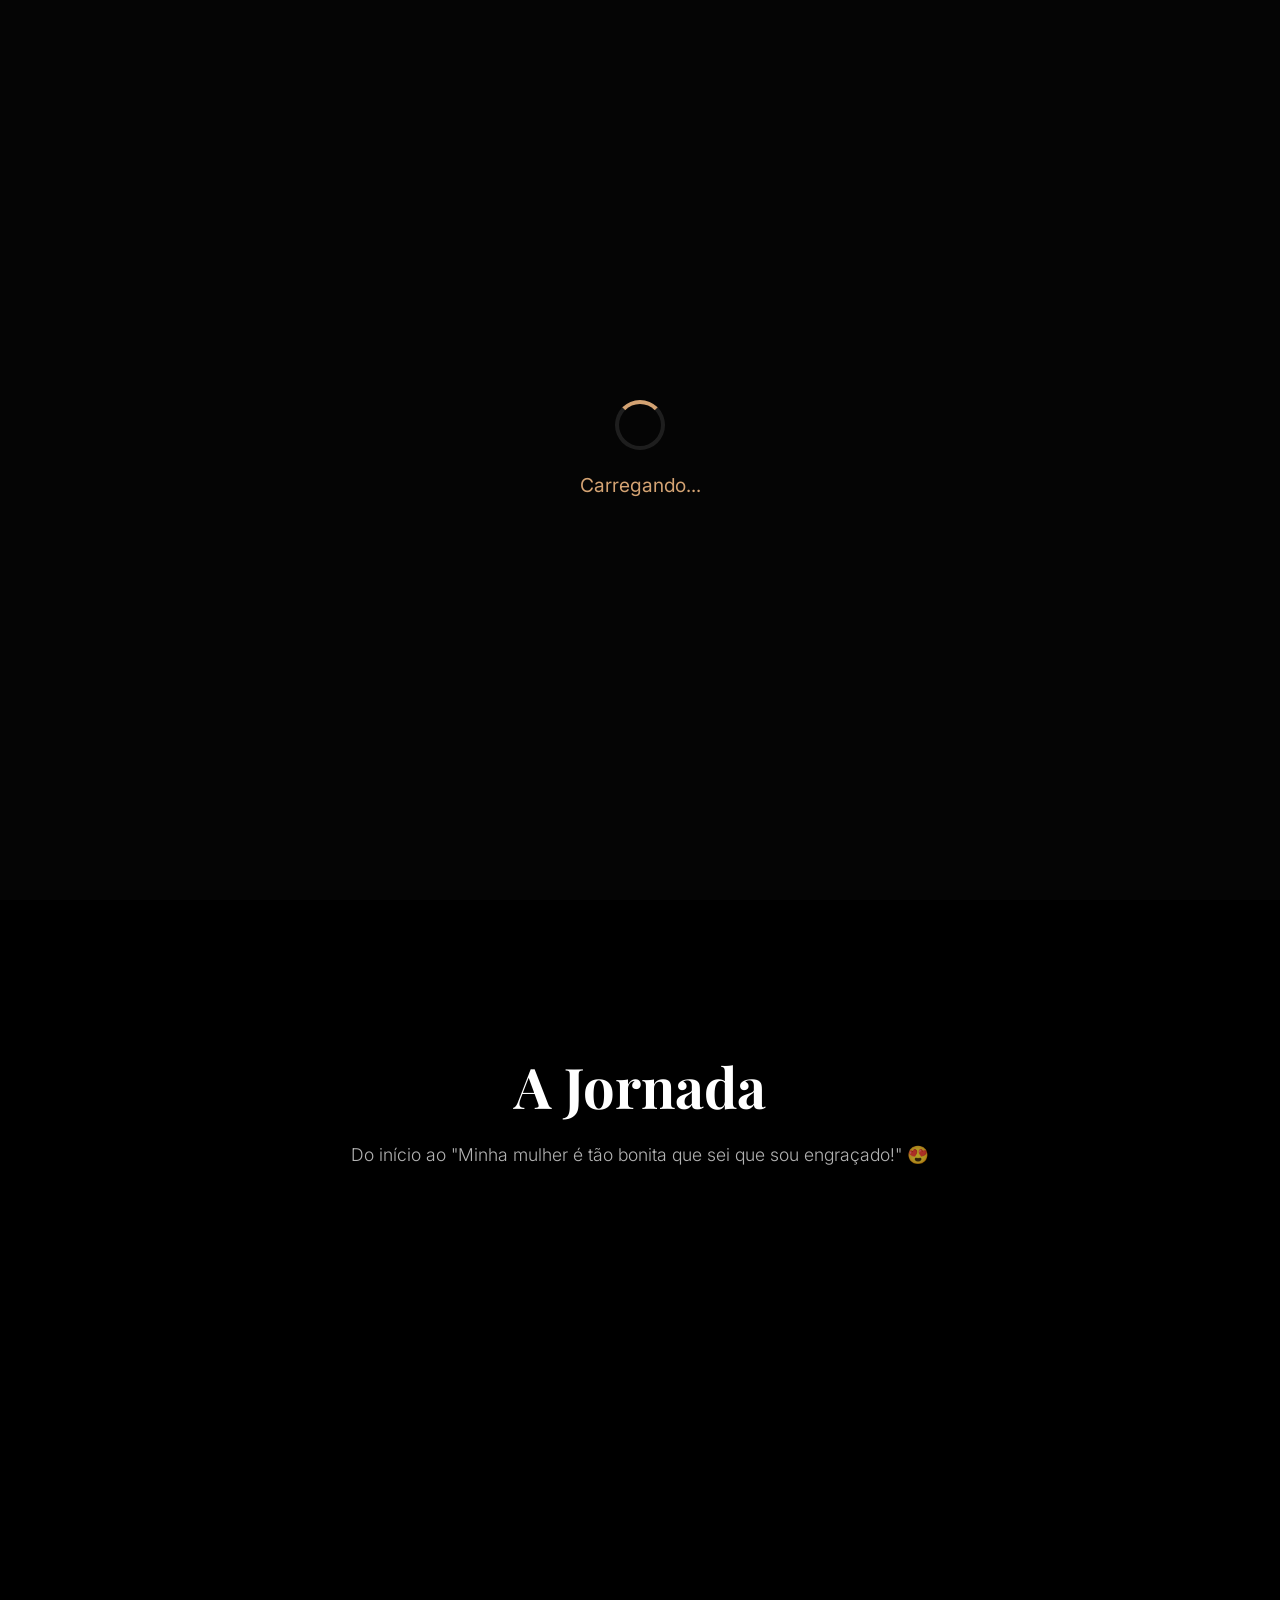
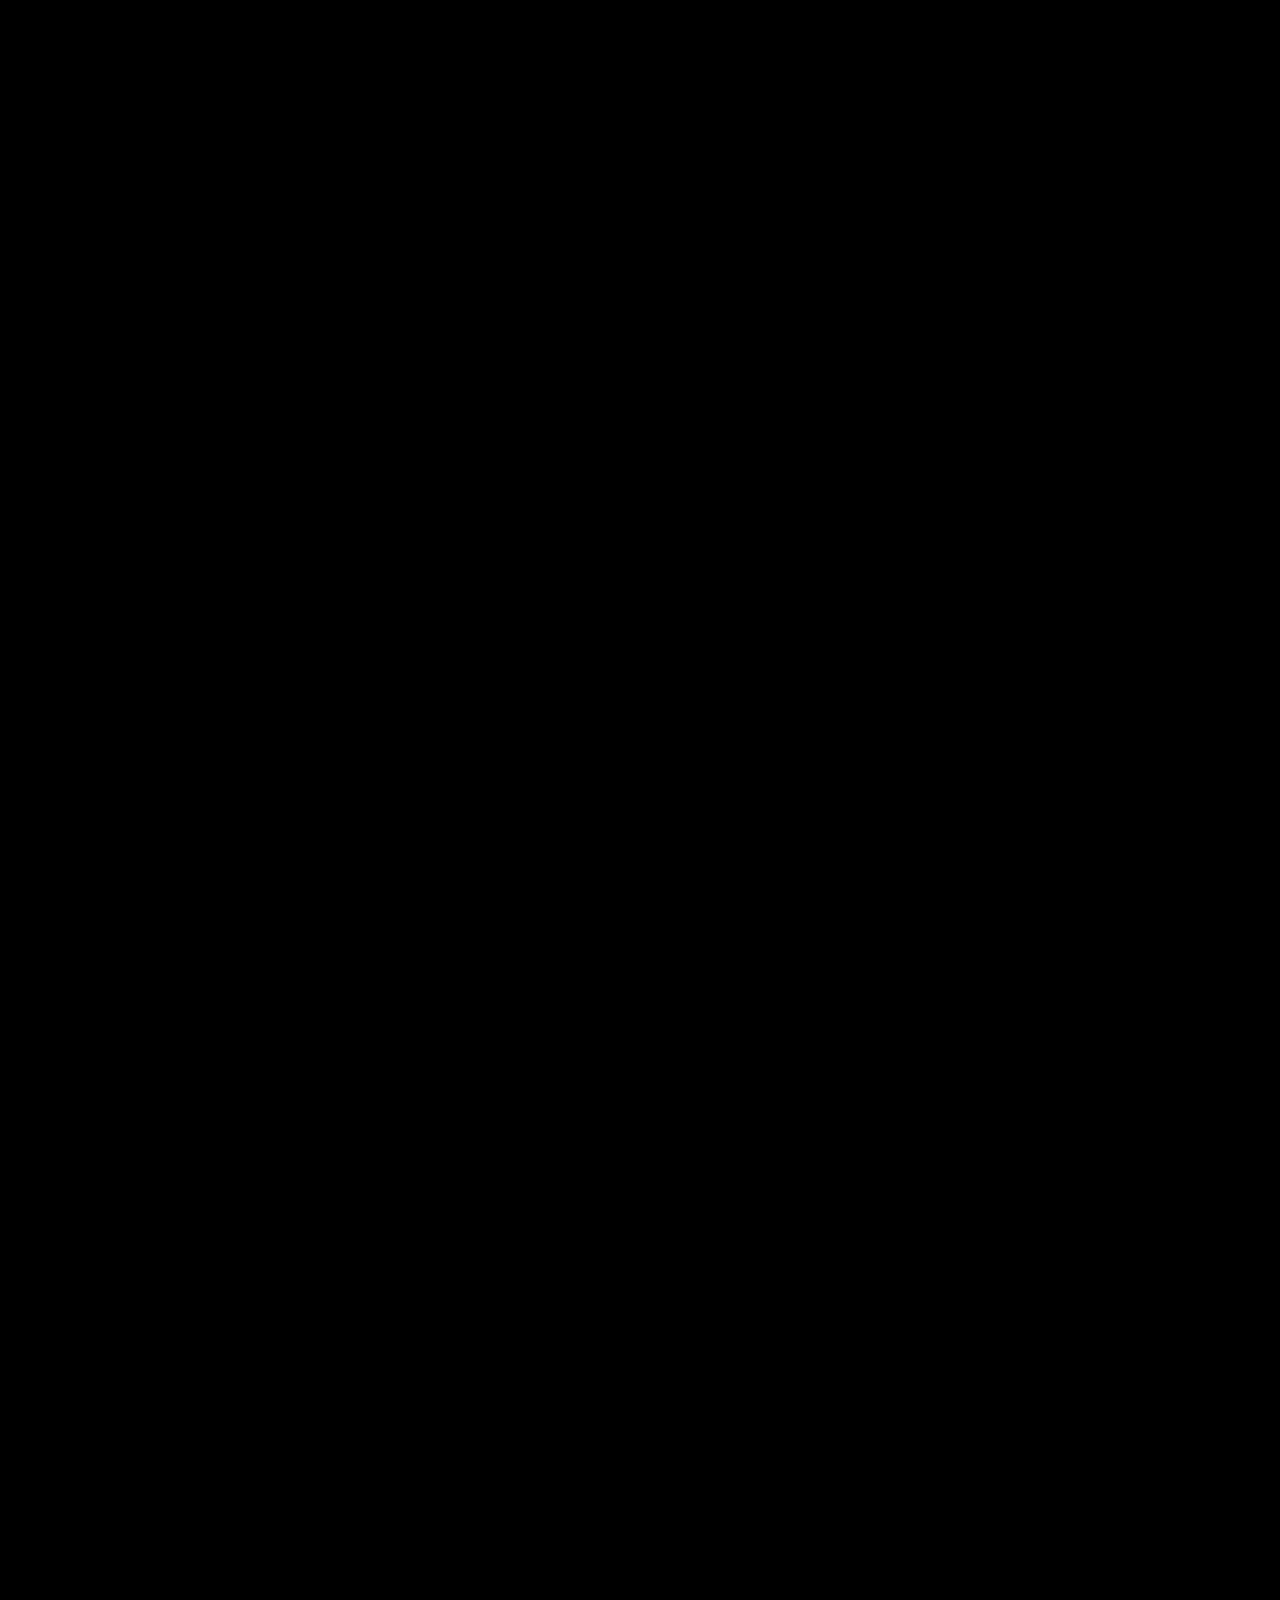
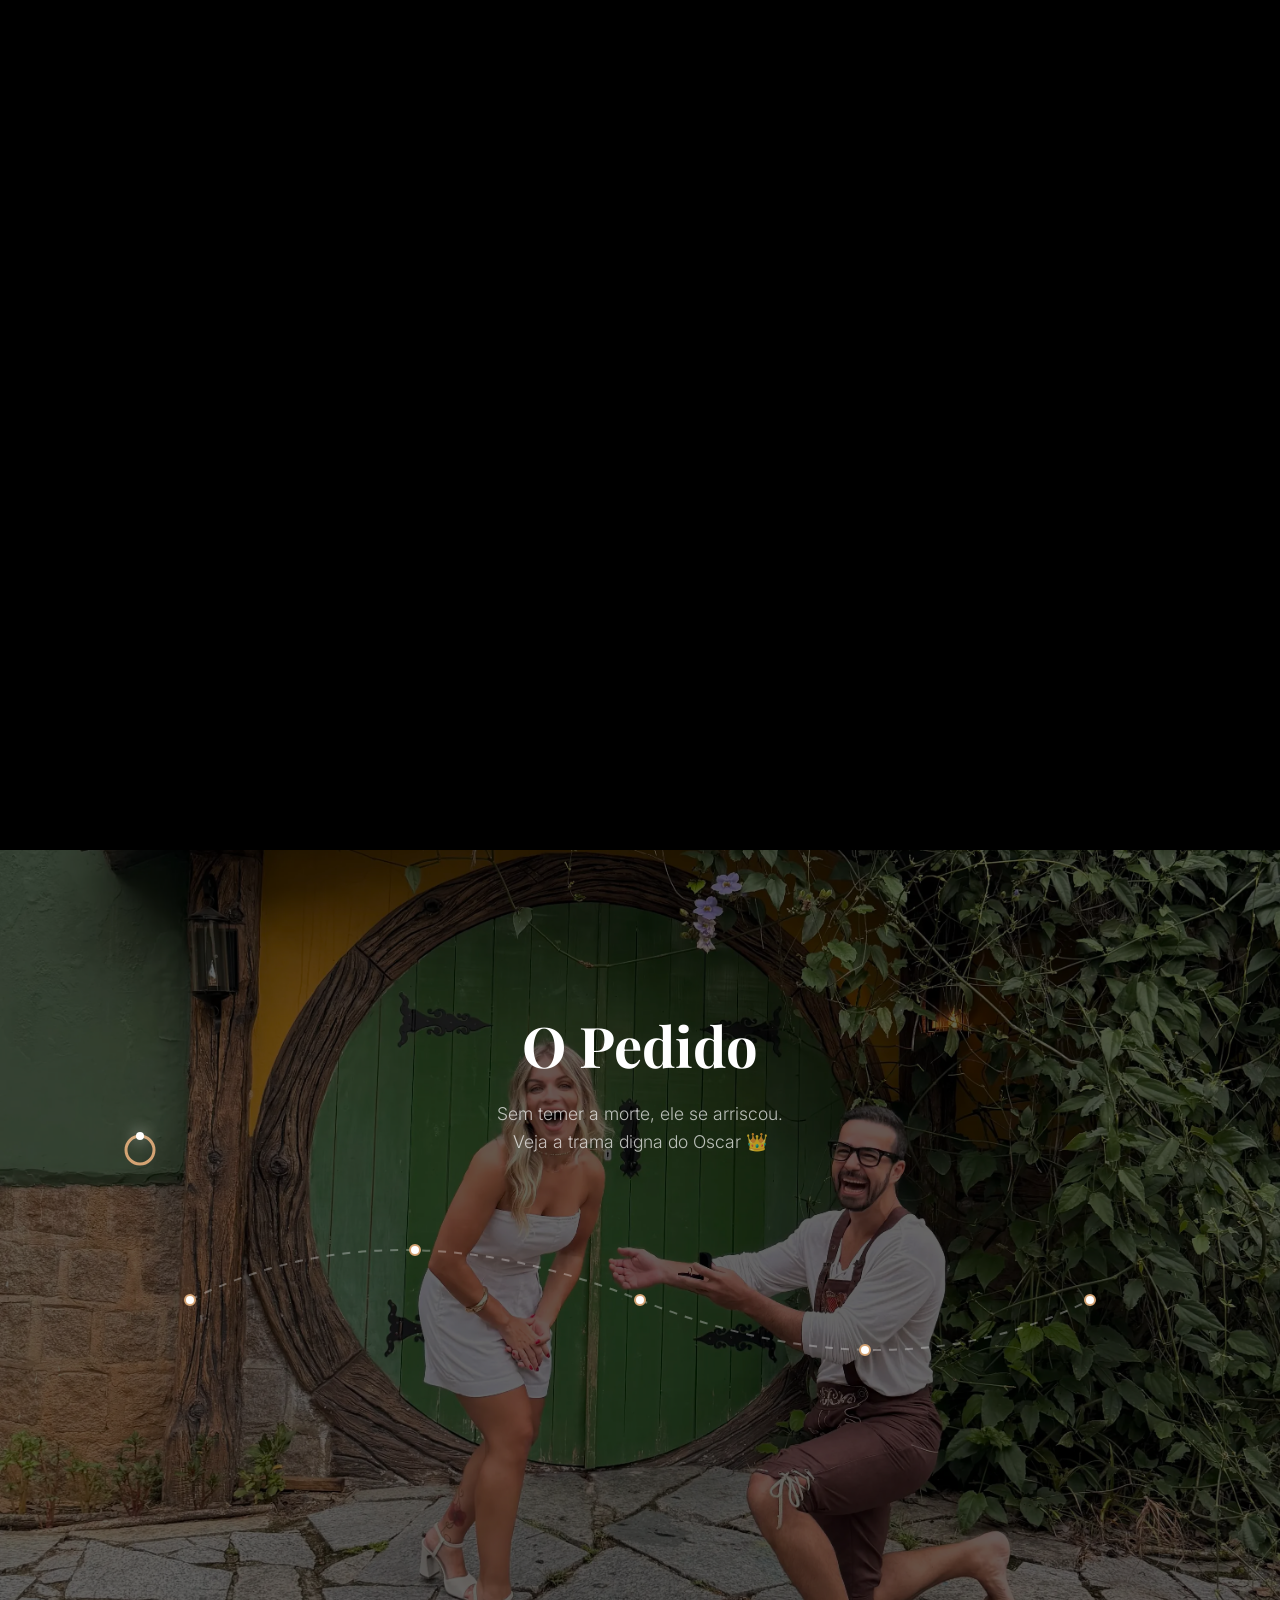
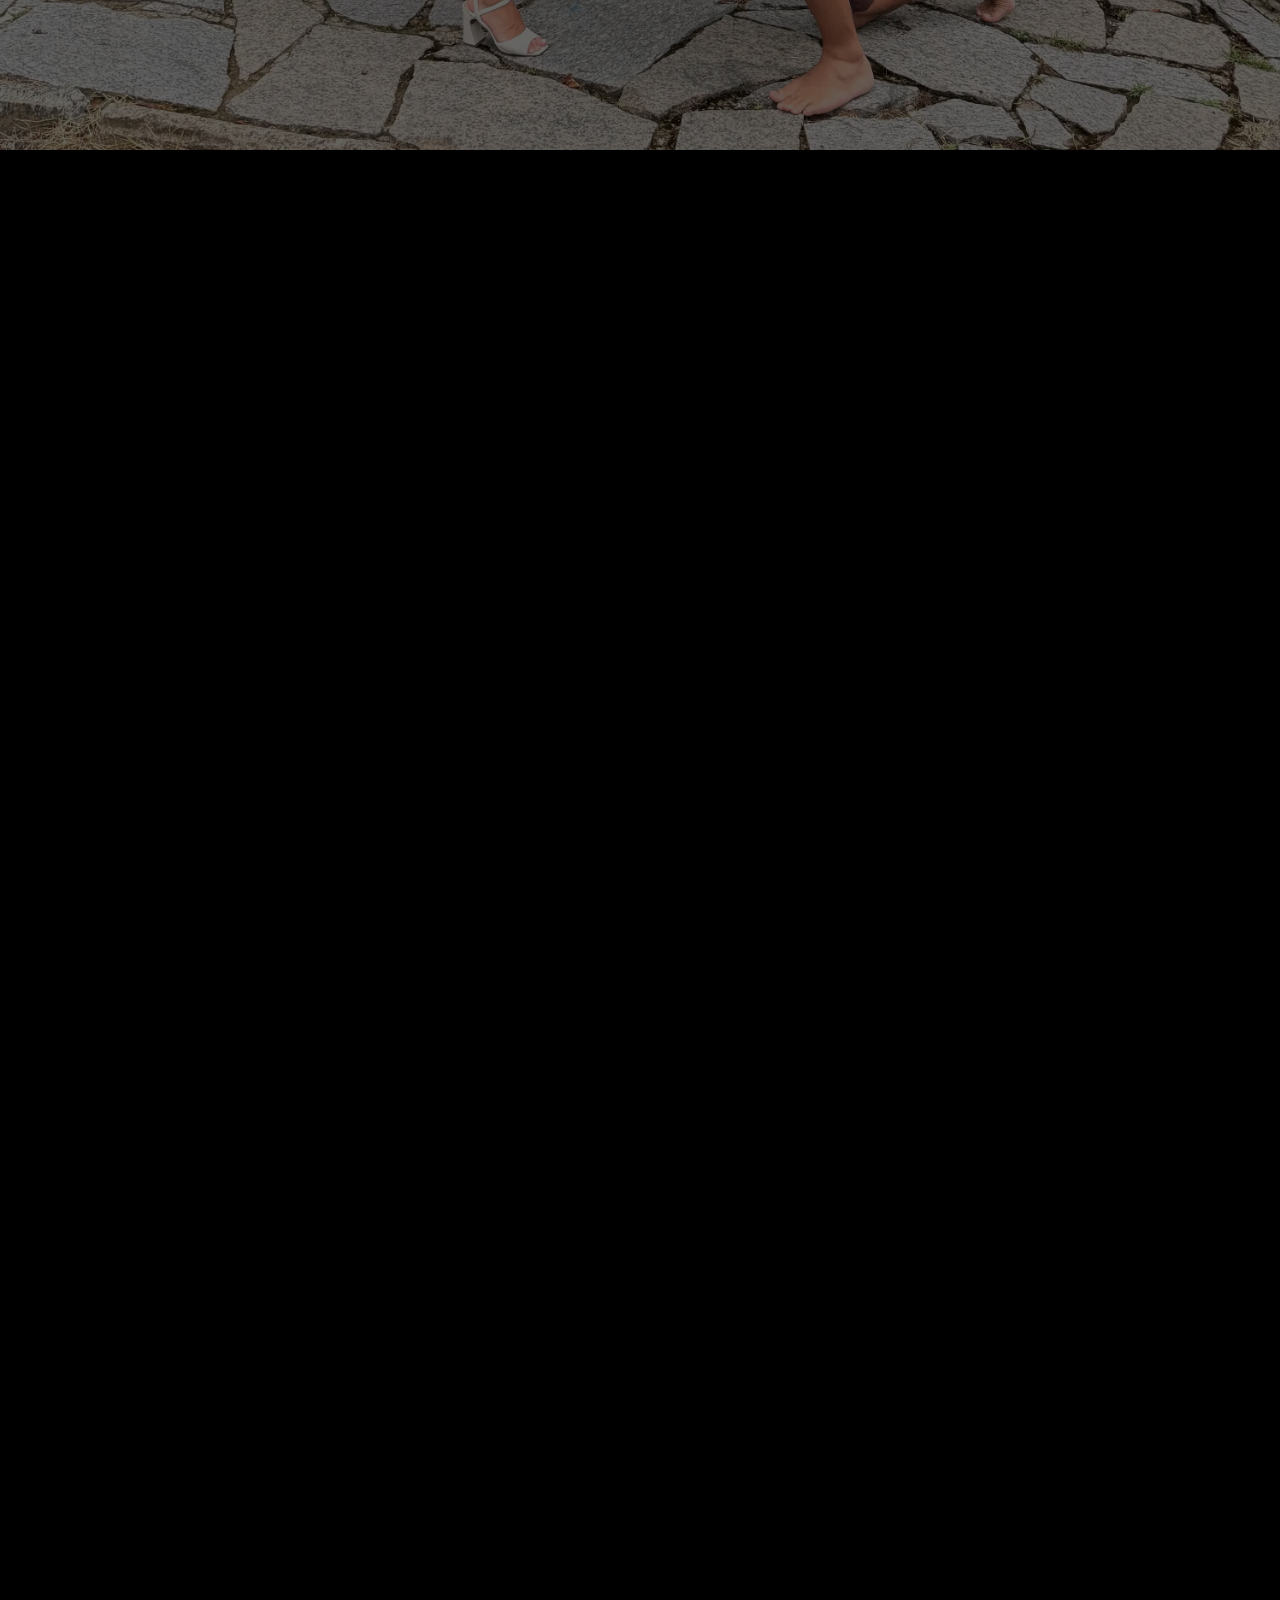
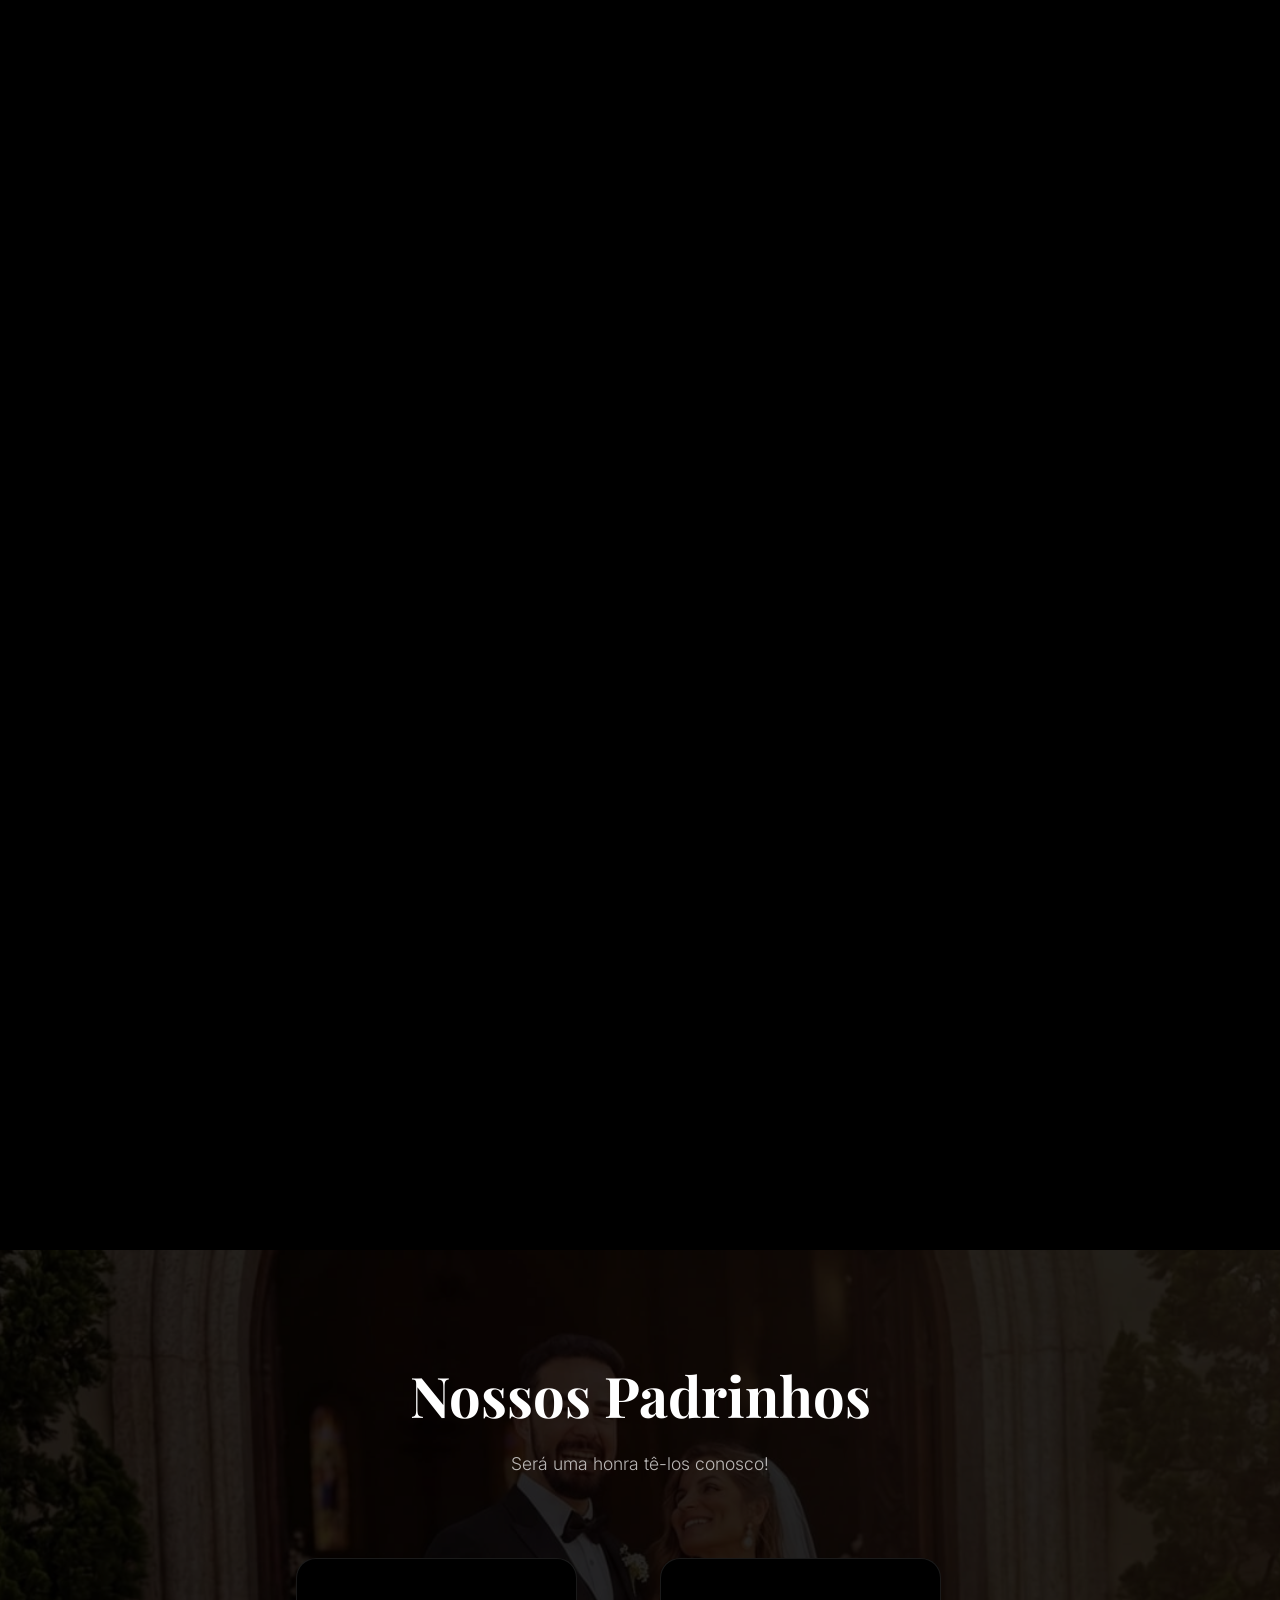
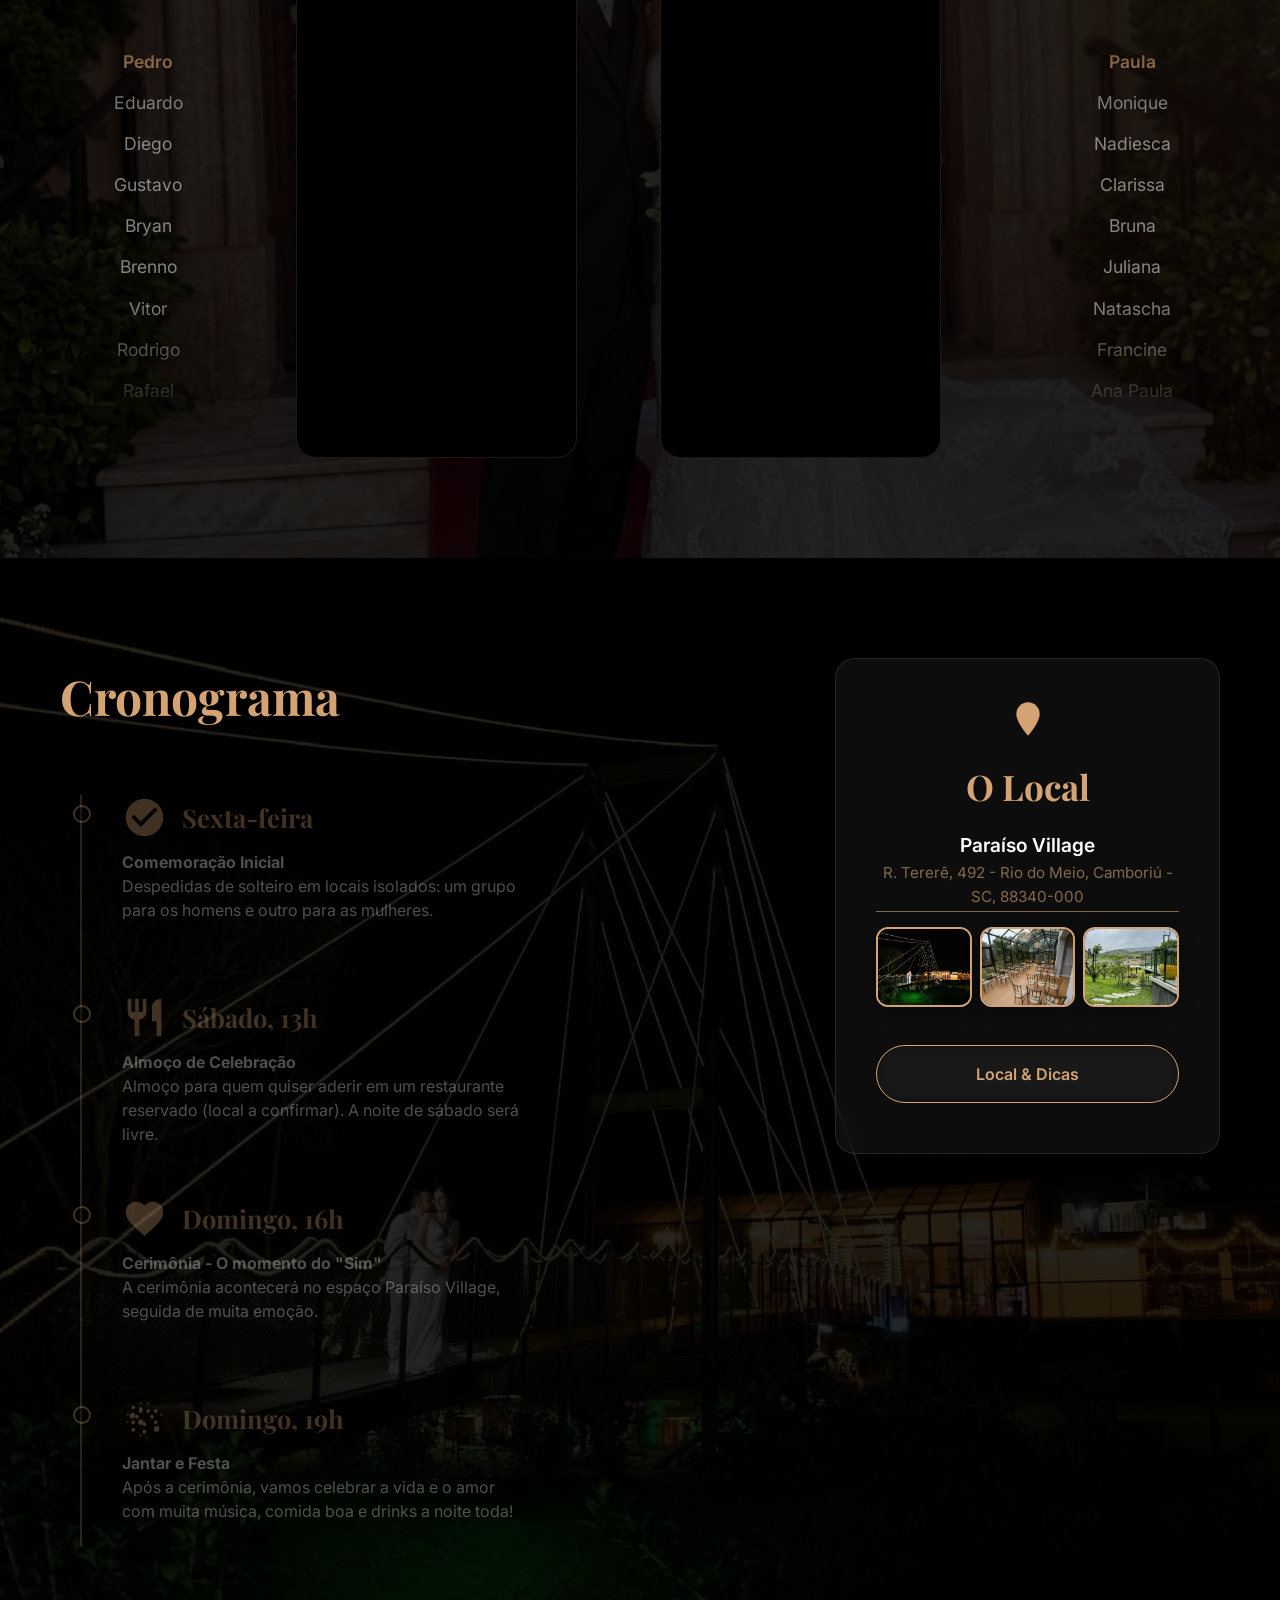
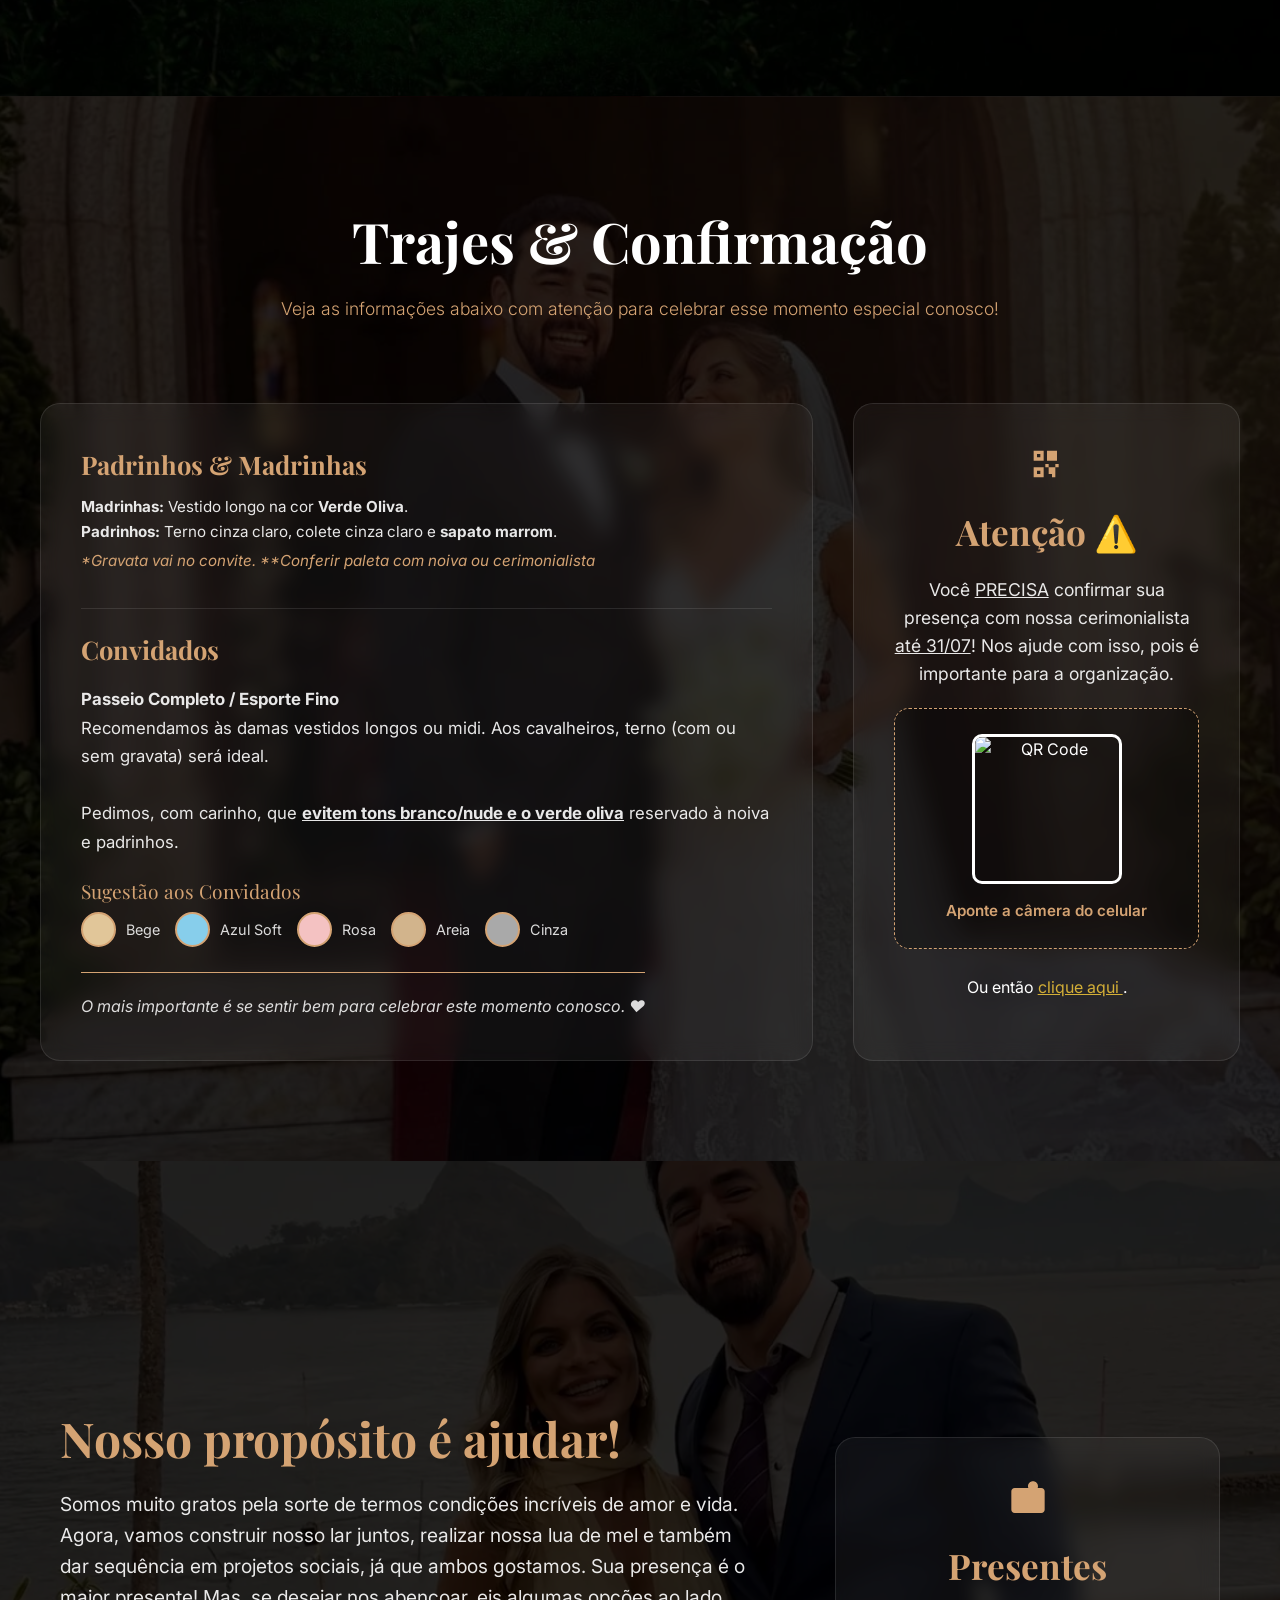
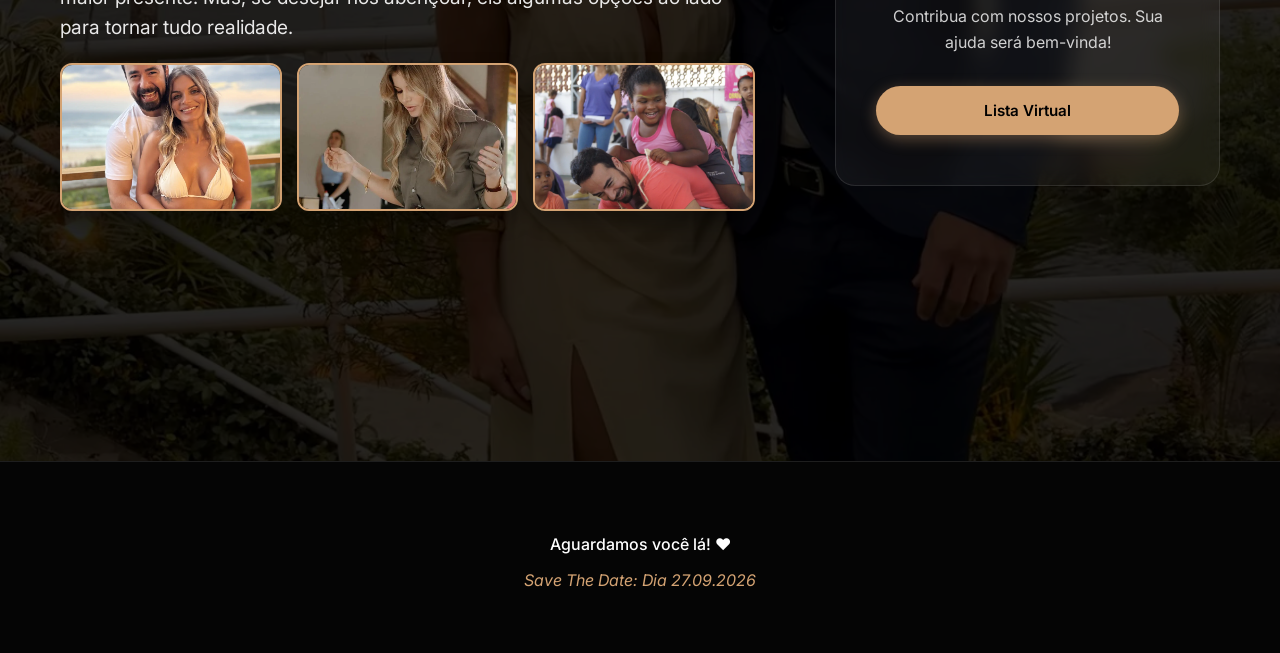
==== index.html @ e27cb2d6 "Update index.html" ====
<!DOCTYPE html>
<html lang="pt-br">
<head>
    <meta charset="UTF-8">
    <meta name="viewport" content="width=device-width, initial-scale=1.0">
    <title>Claudio & Suzan | Você é nosso convidado!</title>
    <link href="https://fonts.googleapis.com/css2?family=Playfair+Display:ital,wght@0,400;0,500;0,600;0,700;1,400&family=Inter:wght@300;400;500;600&display=swap" rel="stylesheet">
    <link rel="stylesheet" href="style.css">
    <link rel="preconnect" href="https://fonts.googleapis.com">
    <link rel="preconnect" href="https://fonts.gstatic.com" crossorigin>
    <style>
        :root { 
    --gold: #d4a373; 
    --glass: rgba(255, 255, 255, 0.05); 
    --glass-border: rgba(255, 255, 255, 0.1); 
}

html {
    scroll-behavior: smooth;
}

/* Scroll Arrow */
.scroll-indicator {
    position: absolute;
    bottom: 80px;
    left: 50%;
    transform: translateX(-50%);
    text-align: center;
    animation: bounce 2s infinite;
    z-index: 2;
}

.jumping-arrow {
    width: 20px;
    height: 20px;
    border-right: 2px solid var(--gold);
    border-bottom: 2px solid var(--gold);
    transform: rotate(45deg);
    margin: 10px auto 0;
}

@keyframes bounce {
    0%, 20%, 50%, 80%, 100% { transform: translateX(-50%) translateY(0); }
    40% { transform: translateX(-50%) translateY(-10px); }
    60% { transform: translateX(-50%) translateY(-5px); }
}

body.scroll-locked {
    overflow: hidden;
}

.liquid-navbar {
    left: 50% !important;
    right: auto !important;
    margin: 0 !important;
    transform: translateX(-50%); 
    width: max-content !important; 
}

.glass-card { 
    background: var(--glass); 
    border: 1px solid var(--glass-border); 
    border-radius: 20px; 
    padding: 40px; 
    backdrop-filter: blur(10px); 
    display: flex; 
    flex-direction: column; 
    align-items: center; 
    text-align: center; 
}


.btn-main, .btn-secondary { 
    padding: 15px 30px; 
    border-radius: 30px; 
    font-weight: 600; 
    cursor: pointer; 
    transition: 0.3s; 
    border: none; 
    width: 100%; 
    font-family: 'Inter', sans-serif; 
    margin-bottom: 10px; 
}

.btn-main { background: var(--gold); color: #000; }
.btn-main:hover { background: #b88a5d; }
.btn-secondary { background: transparent; color: var(--gold); border: 1px solid var(--gold); }
.btn-secondary:hover { background: rgba(212, 163, 115, 0.1); }

.svg-icon { width: 40px; height: 40px; fill: var(--gold); margin-bottom: 20px; }

.btn-assistir-pedido {
    background: var(--gold); color: #000; border: none; padding: 12px 20px;
    border-radius: 8px; font-weight: bold; cursor: pointer; width: 100%;
    position: relative; z-index: 999; pointer-events: auto; font-size: 1.1rem;
    margin-top: 12px; font-family: 'Inter', sans-serif;
    transition: transform 0.3s ease, background 0.3s ease;
}
.btn-assistir-pedido:hover { transform: scale(1.05); background: #e6b88a; }

.music-btn {
    position: fixed; bottom: 20px; right: 20px; z-index: 9999;
    background: var(--gold); color: #000; border: none; border-radius: 50%;
    width: 50px; height: 50px; display: flex; align-items: center;
    justify-content: center; cursor: pointer; box-shadow: 0 4px 15px rgba(0,0,0,0.5);
    transition: transform 0.3s;
}

.static-section { 
    position: relative; width: 100%; min-height: 100vh; 
    display: flex; flex-direction: column; align-items: center; justify-content: center; 
    padding: 100px 20px; box-sizing: border-box; 
    background-attachment: fixed; background-size: cover; background-position: center; 
}
.static-section::before { content: ''; position: absolute; inset: 0; background: rgba(0,0,0,0.85); z-index: 0; }
.static-content { position: relative; z-index: 10; width: 100%; max-width: 1200px; display: flex; flex-direction: column; align-items: center; }

#journey { position: relative; background: #000; }
.journey-bg {
    position: fixed; inset: 0; height: 100vh;
    background: linear-gradient(rgba(0,0,0,0.8), rgba(0,0,0,0.8)), url('couple.webp');
    background-size: cover; background-position: center; z-index: 0; pointer-events: none;
}
.journey-wrapper { position: relative; height: 350vh; z-index: 1; }
.sticky-wrapper {
    position: sticky; top: 0; height: 100vh; display: flex;
    align-items: center; justify-content: center; overflow: hidden;
}

.stacked-card {
    position: absolute; top: 50%; left: 50%; transform: translate(-50%, -50%); 
    width: 240px; background: #fff; padding: 12px 12px 40px 12px; 
    border-radius: 8px; box-shadow: 0 15px 35px rgba(0,0,0,0.5); 
    opacity: 0; will-change: transform, opacity;
}
.stacked-card img { width: 100%; height: 280px; object-fit: cover; display: block; border-radius: 4px; }
.card-caption { padding-top: 20px; text-align: center; }
.card-caption h3 { margin: 0; color: #333; font-family: 'Playfair Display', serif; font-size: 1.1rem; }

#proposal { position: relative; height: 400vh; background-color: #000; }
.proposal-header { text-align: center; padding-top: 60px; position: relative; z-index: 30; pointer-events: auto; }
.vector-stage { position: absolute; top: 50%; left: 50%; transform: translate(-50%, -50%); width: 100%; max-width: 1000px; pointer-events: none; z-index: 20;}
.ring-svg { width: 100%; overflow: visible; }

.check-box {
    position: absolute; width: 140px; background: #fff; padding: 10px 10px 15px 10px;
    border-radius: 8px; box-shadow: 0 10px 25px rgba(0,0,0,0.5); opacity: 0; 
    z-index: 50; display: flex; flex-direction: column; align-items: center; text-align: center;
    transition: opacity 0.4s ease, transform 0.6s cubic-bezier(0.175, 0.885, 0.32, 1.275); pointer-events: auto;
}
.check-box img { width: 100%; height: 90px; object-fit: cover; border-radius: 4px; margin-bottom: 8px; }
.check-box p { font-family: 'Playfair Display', serif; color: #333; font-size: 0.9rem; margin: 0; font-weight: bold; }
#check-1 { left: 5%; bottom: 30%; transform: translateX(-50%) translateY(20px); }
#check-2 { left: 27.5%; top: 25%; transform: translateX(-50%) translateY(-20px); }
#check-3 { left: 50%; bottom: 30%; transform: translateX(-50%) translateY(20px); }
#check-4 { left: 72.5%; top: 37%; transform: translateX(-50%) translateY(-20px); }
#check-5 { left: 95%; bottom: 22%; transform: translateX(-50%) translateY(20px); }
.check-box.visible { opacity: 1; transform: translateX(-50%) translateY(0) !important; }

#proposal-video-reveal {
    position: fixed; top: 0; left: 0; width: 100vw; height: 100vh; background: #000;
    display: flex; align-items: center; justify-content: center; z-index: 9999;
    opacity: 0; pointer-events: none; transition: opacity 0.5s ease;
}
#proposal-video-reveal.active { opacity: 1; pointer-events: auto; }
.transition-vid { position: absolute; inset: 0; width: 100%; height: 100%; object-fit: cover; opacity: 0.6; pointer-events: none; }
.yt-box-container {
    position: relative; z-index: 10; width: 90%; max-width: 400px; aspect-ratio: 3/4;
    border-radius: 15px; overflow: hidden; box-shadow: 0 20px 50px rgba(0,0,0,0.8); border: 2px solid var(--gold);
    transform: perspective(1000px) rotateX(90deg) scale(0.5); opacity: 0; transform-origin: bottom; transition: all 0.8s ease;
}
.yt-box-container.opened { transform: perspective(1000px) rotateX(0deg) scale(1); opacity: 1; }
.close-video-btn {
    position: absolute; top: 30px; right: 30px; z-index: 100;
    background: rgba(255,255,255,0.2); color: #fff; border: 1px solid var(--glass-border);
    padding: 10px 20px; border-radius: 30px; cursor: pointer; backdrop-filter: blur(5px);
}

.padrinhos-grid-4 { display: grid; grid-template-columns: 1fr 1.5fr 1.5fr 1fr; gap: 40px; width: 100%; margin-top: 40px; align-items: center; }
.p-list-col { height: 450px; 
    position: relative;
    overflow-y: auto; 
    overflow-x: hidden; /* Trava qualquer movimento lateral */
    touch-action: pan-y; /* Permite apenas o deslize vertical nesta área */
    -webkit-overflow-scrolling: touch;
    mask-image: linear-gradient(to bottom, transparent 0%, black 30%, black 70%, transparent 100%);
    display: flex;
    flex-direction: column;
    gap: 3px; /* DISTÂNCIA REDUZIDA: diminua este valor se quiser ainda mais perto */
    width: 100%;
    mask-image: linear-gradient(to bottom, transparent 0%, black 30%, black 70%, transparent 100%)
    width: 100%; /* Garante que a coluna ocupe todo o espaço sem sobras */
    scroll-behavior: smooth;
    padding: 60px 0;
}
.p-display-img { position: relative; height: 500px; aspect-ratio: 9/16; border-radius: 20px; border: 1px solid var(--glass-border); overflow: hidden; background: #000; }
.media-layer { position: absolute; top: 0; left: 0; width: 100%; height: 100%; object-fit: cover; transition: opacity 0.8s ease-in-out; opacity: 0; z-index: 1; }
.media-active { opacity: 1 !important; z-index: 2; }
.p-name-item { padding: 5px; cursor: pointer; transition: 0.3s; color: rgba(255,255,255,0.5); font-size: 1.1rem; text-align: center; }
.p-name-item.selected { color: var(--gold); font-weight: 600; }

.venue-split-container { display: grid; grid-template-columns: 6.5fr 3.5fr; gap: 60px; width: 100%; max-width: 1200px; align-items: start; }
.local-sticky-box { position: sticky; top: 20vh; }
.timeline-title-main { font-family: 'Playfair Display', serif; color: var(--gold); font-size: 3rem; margin-bottom: 60px; }
.timeline-list { position: relative; margin-left: 20px; padding-left: 40px; border-left: 2px solid rgba(212, 163, 115, 0.2); display: block !important; }
.timeline-step { position: relative; min-height: 150px; margin-bottom: 50px; opacity: 0.3; transition: all 0.5s ease; text-align: left; }
.timeline-step.active { opacity: 1; }
.timeline-step::before { content: ''; position: absolute; left: -49px; top: 10px; width: 14px; height: 14px; border-radius: 50%; background: #000; border: 2px solid var(--gold); z-index: 2; }
.timeline-step.active::before { background: var(--gold); box-shadow: 0 0 15px var(--gold); }
.timeline-icon { display: flex; align-items: center; gap: 15px; margin-bottom: 10px; }
.timeline-icon img, .timeline-icon svg { width: 45px !important; height: 45px !important; min-width: 45px; object-fit: cover; border-radius: 8px; fill: var(--gold); }
.timeline-step h3 { margin: 0; font-size: 1.6rem; font-family: 'Playfair Display', serif; color: var(--gold); }
.timeline-step p { margin: 5px 0 0 0; font-size: 1rem; line-height: 1.5; max-width: 400px; }

.address-link { display: inline-block; color: var(--gold); text-decoration: none; border-bottom: 1px solid var(--gold); padding-bottom: 2px; transition: 0.3s; }
.local-photos-grid { display: grid; grid-template-columns: repeat(3, 1fr); gap: 10px; }
.local-photos-grid img { width: 100%; height: 120px; object-fit: cover; border-radius: 12px; border: 2px solid var(--gold); box-shadow: 0 4px 15px rgba(0,0,0,0.3); transition: 0.3s; }

.pre-wedding-split { display: grid; grid-template-columns: 2fr 1fr; gap: 40px; width: 100%; max-width: 1200px; margin-top: 40px; align-items: stretch; }
.qr-container { display: flex; flex-direction: column; align-items: center; background: rgba(0,0,0,0.3); padding: 25px; border-radius: 15px; border: 1px dashed var(--gold); margin-top: 20px; width: 100%; box-sizing: border-box;}
.qr-container img { width: 150px; height: 150px; border-radius: 10px; margin-bottom: 15px; border: 3px solid #fff; }

.custom-modal { position: fixed; inset: 0; background: rgba(0,0,0,0.95); z-index: 10000; display: flex; justify-content: center; align-items: center; opacity: 0; pointer-events: none; transition: 0.4s; padding: 20px; }
.custom-modal.active { opacity: 1; pointer-events: auto; }
.modal-box { background: #111; border: 1px solid var(--gold); border-radius: 20px; width: 100%; max-width: 600px; padding: 30px; position: relative; max-height: 90vh; overflow-y: auto; text-align: left; }
.close-modal-btn { position: absolute; top: 15px; right: 15px; background: transparent; color: #fff; border: none; font-size: 1.5rem; cursor: pointer; }
.tab-header { display: flex; border-bottom: 1px solid var(--glass-border); margin-bottom: 20px; }
.tab-btn { flex: 1; background: none; border: none; color: #fff; padding: 10px; cursor: pointer; opacity: 0.5; transition: 0.3s; }
.tab-btn.active { opacity: 1; border-bottom: 2px solid var(--gold); color: var(--gold); font-weight: bold;}
.tab-content { display: none; color: #fff; line-height: 1.6;}
.tab-content.active { display: block; }

.pw-modal { display: none; position: fixed; inset: 0; background: rgba(0,0,0,0.95); z-index: 10001; overflow-y: auto; }
.pw-modal.active { display: block; }
.pw-modal-content { max-width: 1000px; width: 90%; margin: 80px auto; position: relative; }
.close-pw-modal { position: fixed; top: 20px; right: 20px; z-index: 10002; background: rgba(255,255,255,0.1); padding: 10px 20px; border-radius: 30px; color: #fff; cursor: pointer; backdrop-filter: blur(10px); }
.pw-grid { display: grid; grid-template-columns: repeat(auto-fit, minmax(250px, 1fr)); gap: 15px; }
.pw-grid img { width: 100%; height: 300px; object-fit: cover; border-radius: 10px; transition: 0.3s; }

/* Container da foto para permitir sobreposição */
.pw-item {
    position: relative;
    border-radius: 12px;
    overflow: hidden;
    line-height: 0; /* Remove espaços fantasmas abaixo da imagem */
}

/* Estilo da Legenda */
.pw-caption {
    position: absolute;
    bottom: 0;
    left: 0;
    right: 0;
    background: rgba(0,0,0,0.8);
    color: #fff;
    padding: 15px 10px 15px 10px;
    font-size: 0.75rem; /* Letra pequena */
    font-family: 'Inter', sans-serif;
    text-align: center;
    line-height: 1.2;
    pointer-events: none; /* Não atrapalha o clique na foto */
    max-height: 2.8em; /* Limita a no máximo 2 linhas */
    overflow: hidden;
    text-overflow: ellipsis;
    display: -webkit-box;
    -webkit-line-clamp: 2;
    -webkit-box-orient: vertical;
}


.hotel-item { display: flex; justify-content: space-between; align-items: center; padding: 12px 0; border-bottom: 1px solid rgba(255, 255, 255, 0.1); }
.hotel-item span { color: rgba(255, 255, 255, 0.9); font-family: 'Inter', sans-serif; font-size: 1rem; }

/* Container da Lista */
.virtual-list-container {
    max-height: 60vh; /* Altura máxima com scroll interno */
    overflow-y: auto;
    padding-right: 10px;
    display: flex;
    flex-direction: column;
    gap: 15px;
}

/* Scrollbar personalizada para manter o estilo */
.virtual-list-container::-webkit-scrollbar {
    width: 5px;
}
.virtual-list-container::-webkit-scrollbar-thumb {
    background: var(--gold);
    border-radius: 10px;
}

/* Sistema de Filtros */
.gift-filters {
    display: flex;
    justify-content: center;
    gap: 8px;
    margin-bottom: 20px;
    padding-bottom: 10px;
    border-bottom: 1px solid var(--glass-border);
}

.filter-btn {
    background: transparent;
    border: 1px solid var(--glass-border);
    color: #fff;
    padding: 6px 12px;
    border-radius: 20px;
    cursor: pointer;
    font-size: 0.75rem;
    transition: 0.3s;
    text-transform: uppercase;
    letter-spacing: 1px;
}

.filter-btn.active {
    background: var(--gold);
    color: #000;
    border-color: var(--gold);
}

/* Card do Produto */
.gift-item {
    display: grid;
    grid-template-columns: 80px 1fr;
    gap: 15px;
    background: rgba(255, 255, 255, 0.03);
    border: 1px solid var(--glass-border);
    padding: 15px;
    border-radius: 12px;
    margin-bottom: 12px;
    align-items: center;
    transition: all 0.3s ease;
}

.gift-item.hidden { display: none; }

.gift-img {
    width: 80px;
    height: 120px;
    border-radius: 8px;
    background-size: cover;
    background-position: center;
    border: 1px solid var(--glass-border);
}

.gift-info h4 {
    color: var(--gold);
    margin: 0 0 2px 0;
    font-family: 'Playfair Display', serif;
    font-size: 1rem;
}

.gift-info p {
    color: rgba(255, 255, 255, 0.5);
    margin: 0 0 10px 0;
    font-size: 0.75rem;
}

/* Grade de Botões UNIFORME (3 Colunas) */
.cota-grid {
    display: grid;
    grid-template-columns: repeat(3, 1fr);
    gap: 6px;
    width: 100%;
}

.btn-gift {
    background: transparent;
    border: 1px solid var(--gold);
    color: #fff;
    padding: 6px 2px;
    border-radius: 6px;
    font-size: 0.65rem;
    cursor: pointer;
    transition: 0.3s;
    text-align: center;
    display: flex;
    flex-direction: column;
    justify-content: center;
    min-height: 40px;
}

.btn-gift span {
    font-weight: bold;
    color: var(--gold);
    font-size: 0.75rem;
}

.individual-btn {
    grid-column: span 1; 
}

.btn-gift.pago {
    opacity: 0.2;
    text-decoration: line-through;
    pointer-events: none;
    border-color: rgba(255,255,255,0.1);
}


.aviso-domingo {
    background: #fff5f5;
    padding: 12px;
    border-radius: 8px;
    font-size: 0.9em;
    color: #856404;
    border: 1px solid #ffeeba;
    margin-bottom: 15px;
}

.salao-item h5 {
    margin-bottom: 5px;
    color: #444;
}

.salao-item ul {
    list-style: none;
    padding-left: 0;
    font-size: 0.9em;
}

.salao-item li {
    padding: 5px 0;
    border-bottom: 1px solid #f0f0f0;
}

/* Esconde no Desktop, mostra no Mobile */
@media (min-width: 901px) {
    .scroll-arrow { display: none; }
}

@media (max-width: 480px) {
    .gift-item { gap: 10px; padding: 12px; }
    .gift-img { width: 60px; height: 90px; }
    .gift-info h4 { font-size: 0.9rem; }
    .pw-grid { grid-template-columns: 1fr; }
}

@media (max-width: 900px) {
    .liquid-navbar { width: 90% !important; overflow-x: auto; justify-content: flex-start; white-space: nowrap; padding: 10px 20px; }
    #journey .stacked-card { top: 55% !important; width: 240px; height: 340px; padding: 10px 10px 30px 10px !important;}
    #journey .card-caption { padding-top: 10px; text-align: center; }
    .vector-stage { width: 100% !important; max-width: none !important; transform: translate(-50%, -50%) scale(0.65) !important; }
    .check-box { width: 160px !important; padding: 12px !important; border-radius: 8px !important; }
    .check-box p {
    font-size: 0.90rem !important;
    margin-top: 5px !important;
}

.btn-assistir-pedido {
    font-size: 0.9rem !important;
    padding: 8px !important;
}
    
    .padrinhos-grid-4 { 
        grid-template-columns: 1fr 1fr; 
        grid-template-areas: 
            "vid-man vid-woman" 
            "list-man list-woman"; 
        gap: 15px; 
        align-items: start; 
    }
    
    .vid-man { grid-area: vid-man; }
    .vid-woman { grid-area: vid-woman; }
    .list-man { grid-area: list-man; }
    .list-woman { grid-area: list-woman; text-align: center !important; }
    
    .p-display-img { height: auto !important; width: 100% !important; aspect-ratio: 9/16; border-radius: 15px; }
    .p-list-col { height: 170px; overflow-y: scroll; mask-image: linear-gradient(to bottom, transparent 0%, black 30%, black 70%, transparent 100%); }
    .p-name-item { padding: 3px 0; font-size: 0.95rem; opacity: 0.3; border: none !important; }
    .p-name-item.selected { opacity: 1; transform: scale(1.1); font-weight: bold; }
    
    .venue-split-container, .pre-wedding-split { grid-template-columns: 1fr; gap: 30px; }
    .local-sticky-box { position: relative; top: 0; }
    .timeline-list { margin-left: 10px; padding-left: 30px; }
    .timeline-step::before { left: -38px; }
    .pw-grid, .local-photos-grid { grid-template-columns: 1fr 1fr; }
}

.static-section, 
    #hero-static, 
    #journey .journey-bg {
        background-attachment: scroll !important;
    }
.local-photos-grid {
        grid-template-columns: repeat(3, 1fr) !important;
        gap: 8px !important; /* Reduzi levemente o espaço para caber melhor em telas pequenas */
    }

    /* Ajuste na altura para as fotos não ficarem esticadas/achatadas */
    .local-photos-grid img {
        height: 80px !important; /* Altura reduzida para mobile */
    }
    @media (max-width: 900px) {
    /* Reduz o título "Nosso propósito é ajudar" */
    #rsvp-gifts .venue-split-container h2 {
        font-size: 1.8rem !important; /* Estava em 3rem */
        margin-bottom: 15px !important;
        line-height: 1.2 !important;
    }

    /* Reduz o parágrafo descritivo da seção */
    #rsvp-gifts .venue-split-container p {
        font-size: 0.95rem !important; /* Estava em 1.2rem */
        line-height: 1.5 !important;
        margin-bottom: 20px !important;
    }

    /* Ajuste opcional: diminui o espaçamento interno do container para ganhar espaço */
    #rsvp-gifts .venue-split-container {
        gap: 20px !important;
    }

    /* Ajuste nas fotos dos sonhos para não ficarem muito grandes no mobile */
    #rsvp-gifts .venue-split-container div[style*="display: flex"] {
        gap: 10px !important;
    }
}


</style>
</head>
<body class="scroll-locked">

    <div id="preloader">
        <div class="spinner"></div>
        <p>Carregando...</p>
    </div>

    <nav class="liquid-navbar" id="main-nav">
        <a href="#hero-static" class="nav-item active">Início</a>
        <a href="#journey" class="nav-item" onclick="scrollToJourneyEnd(event)">História</a>
        <a href="#proposal" class="nav-item">O Pedido</a>
        <a href="#padrinhos" class="nav-item">Padrinhos</a>
        <a href="#venue" class="nav-item">Local</a>
        <a href="#pre-wedding" class="nav-item">RSVP</a>
        <a href="#rsvp-gifts" class="nav-item">Presentes</a>
    </nav>

    <div id="intro-container">
        <video id="intro-video" muted playsinline preload="auto">
            <source src="intro.mp4" type="video/mp4">
        </video>
    </div>

    <div id="hero-static" class="hidden" style="background-image: url('couple.webp');">
        <div class="hero-overlay"></div>
        <div class="hero-content">
            <h1 class="hero-text-anim">Claudio & Suzan</h1>
            <p class="hero-date">27.09.2026</p>

            <div class="hero-countdown" id="hero-countdown">
                <p>Faltam</p><br>
                <div class="timer-flex">
                    <div class="t-box"><span id="d">000</span><small>Dias</small></div>
                    <div class="t-box"><span id="h">00</span><small>Hr</small></div>
                    <div class="t-box"><span id="m">00</span><small>Min</small></div>
                    <div class="t-box"><span id="s">00</span><small>Seg</small></div>
                </div>
            </div>
        </div>
        <div class="scroll-indicator">
            <span>Toque para começar</span>
            <div class="jumping-arrow"></div>
        </div>
    </div>

    <main id="main-content">

        <section class="scroll-section" id="journey">
            <div class="journey-bg"></div>
            <div class="journey-wrapper">
                <div class="sticky-wrapper">
                    <div class="journey-content">
                        <h2 class="section-title">A Jornada</h2>
                        <p class="section-subtitle">Do início ao "Minha mulher é tão bonita que sei que sou engraçado!" 😍</p>
                        <div class="photo-stack" id="journey-stack">
                            <div class="stacked-card" data-card="1"><img src="jornada01.webp" loading="lazy" alt="1"><div class="card-caption"><h3>O Início</h3></div></div>
                            <div class="stacked-card" data-card="2"><img src="jornada02.webp" loading="lazy" alt="2"><div class="card-caption"><h3>Viagens</h3></div></div>
                            <div class="stacked-card" data-card="3"><img src="jornada03.webp" loading="lazy" alt="3"><div class="card-caption"><h3>Risadas</h3></div></div>
                            <div class="stacked-card" data-card="4"><img src="jornada04.webp" loading="lazy" alt="4"><div class="card-caption"><h3>Parceria</h3></div></div>
                            <div class="stacked-card" data-card="5"><img src="jornada05.webp" loading="lazy" alt="5"><div class="card-caption"><h3>Conquistas</h3></div></div>
                            <div class="stacked-card" data-card="6"><img src="jornada06.webp" loading="lazy" alt="6"><div class="card-caption"><h3>Lar</h3></div></div>
                            <div class="stacked-card" data-card="7"><img src="jornada07.webp" loading="lazy" alt="7"><div class="card-caption" id="cards-end"><h3>Família</h3></div></div>
                        </div>
                    </div>
                     <button id="btn-journey-gallery" class="btn-secondary" onclick="openJourneyModal()" style="position: absolute; left: 50%; transform: translateX(-50%); z-index: 50; opacity: 0; transition: opacity 0.5s ease; pointer-events: none; width: auto; padding: 10px 25px; bottom: 11%;">
                            Ver Galeria
                        </button>
                </div>
            </div>
        </section>

        <section class="scroll-section" id="proposal" style="position: relative; height: 400vh; background-color: #000;">
            <div class="sticky-wrapper" style="position: sticky; top: 0; width: 100%; height: 100vh; overflow: hidden; display: flex; align-items: center; justify-content: center;">
                <img src="pedido001.webp" loading="lazy" class="proposal-bg-layer" id="bg-prop-1" style="position: absolute; top: 0; left: 0; width: 100vw; height: 100vh; object-fit: cover; opacity: 1; transition: opacity 0.8s ease; z-index: 1; pointer-events: none;" alt="Fundo 1">
                <img src="pedido002.webp" loading="lazy" class="proposal-bg-layer" id="bg-prop-2" style="position: absolute; top: 0; left: 0; width: 100vw; height: 100vh; object-fit: cover; opacity: 0; transition: opacity 0.8s ease; z-index: 1; pointer-events: none;" alt="Fundo 2">
                <img src="pedido003.webp" loading="lazy" class="proposal-bg-layer" id="bg-prop-3" style="position: absolute; top: 0; left: 0; width: 100vw; height: 100vh; object-fit: cover; opacity: 0; transition: opacity 0.8s ease; z-index: 1; pointer-events: none;" alt="Fundo 3">
                <img src="pedido004.webp" loading="lazy" class="proposal-bg-layer" id="bg-prop-4" style="position: absolute; top: 0; left: 0; width: 100vw; height: 100vh; object-fit: cover; opacity: 0; transition: opacity 0.8s ease; z-index: 1; pointer-events: none;" alt="Fundo 4">
                <div style="position: absolute; inset: 0; background: rgba(0,0,0,0.6); z-index: 5; pointer-events: none;"></div>

                <div style="position: relative; z-index: 10; width: 100%; height: 100%;">
                    <div class="proposal-header" style="position: absolute; top: 10%; width: 100%; text-align: center;">
                        <h2 class="section-title">O Pedido</h2>
                        <p class="section-subtitle">Sem temer a morte, ele se arriscou. <br>Veja a trama digna do Oscar 👑</p>
                    </div>
                    <div class="vector-stage" style="position: absolute; top: 50%; left: 50%; transform: translate(-50%, -50%); width: 100%; max-width: 1000px;">
                        <svg viewBox="0 0 1000 300" class="ring-svg" preserveAspectRatio="xMidYMid meet" style="width: 100%; overflow: visible; pointer-events: none;">
                            <path d="M50,150 Q250,50 500,150 T950,150" stroke="rgba(255, 255, 255, 0.3)" stroke-width="2" fill="none" id="ring-wire" stroke-dasharray="8,8"/>
                            <circle cx="50" cy="150" r="5" fill="#fff" stroke="#d4a373" stroke-width="2"/>
                            <circle cx="275" cy="100" r="5" fill="#fff" stroke="#d4a373" stroke-width="2"/>
                            <circle cx="500" cy="150" r="5" fill="#fff" stroke="#d4a373" stroke-width="2"/>
                            <circle cx="725" cy="200" r="5" fill="#fff" stroke="#d4a373" stroke-width="2"/>
                            <circle cx="950" cy="150" r="5" fill="#fff" stroke="#d4a373" stroke-width="2"/>
                            <g id="rolling-ring">
                                <circle cx="0" cy="0" r="14" stroke="#d4a373" stroke-width="3" fill="none" />
                                <circle cx="0" cy="-14" r="4" fill="#fff" filter="drop-shadow(0 0 8px white)"/>
                            </g>
                        </svg>
                        <div class="check-box" id="check-1" style="z-index: 50; pointer-events: auto;"><img src="pedido01.webp" loading="lazy" alt="1"><p>A Trama</p></div>
                        <div class="check-box" id="check-2" style="z-index: 50; pointer-events: auto;"><img src="pedido02.webp" loading="lazy" alt="2"><p>A Surpresa</p></div>
                        <div class="check-box" id="check-3" style="z-index: 50; pointer-events: auto;"><img src="pedido03.webp" loading="lazy" alt="3"><p>A Tensão</p></div>
                        <div class="check-box" id="check-4" style="z-index: 50; pointer-events: auto;"><img src="pedido04.webp" loading="lazy" alt="4"><p>A Busca</p></div>
                        <div class="check-box" id="check-5" style="z-index: 50; pointer-events: auto;">
                            <img src="pedido05.webp" loading="lazy" alt="5"><p>O Final Feliz!</p>
                            <button class="btn-assistir-pedido" onclick="playProposalVideo()">Assistir!</button>
                        </div>
                    </div>
                </div>
            </div>
        </section>

      <section id="padrinhos" class="static-section" style="background-image: url('couple.webp');">
            <div class="static-content">
                <h2 class="section-title">Nossos Padrinhos</h2>
                <p class="section-subtitle">Será uma honra tê-los conosco!</p>
                <div class="padrinhos-grid-4">
                    <div class="p-list-col list-man">
                        <div class="p-name-item selected" onclick="changeMan(0, this)">Pedro</div>
                        <div class="p-name-item" onclick="changeMan(1, this)">Eduardo</div>
                        <div class="p-name-item" onclick="changeMan(2, this)">Diego</div>
                        <div class="p-name-item" onclick="changeMan(3, this)">Gustavo</div>
                        <div class="p-name-item" onclick="changeMan(4, this)">Bryan</div>
                        <div class="p-name-item" onclick="changeMan(5, this)">Brenno</div>
                        <div class="p-name-item" onclick="changeMan(6, this)">Vitor</div>
                        <div class="p-name-item" onclick="changeMan(7, this)">Rodrigo</div>
                        <div class="p-name-item" onclick="changeMan(8, this)">Rafael</div>
                        <div class="p-name-item" onclick="changeMan(9, this)">Ilan</div>
                        <div class="p-name-item" onclick="changeMan(10, this)">Rômulo</div>
                        <div class="p-name-item" onclick="changeMan(11, this)">Evandro</div>
                    </div>

                    <div id="padrinho-display" class="p-display-img vid-man">
                        <video id="padrinho-video-1" src="padrinho01.mp4" loop muted playsinline autoplay class="media-layer media-active"></video>
                        <video id="padrinho-video-2" loop muted playsinline class="media-layer"></video>
                    </div>

                    <div id="madrinha-display" class="p-display-img vid-woman">
                        <video id="madrinha-video-1" src="madrinha01.mp4" loop muted playsinline autoplay class="media-layer media-active"></video>
                        <video id="madrinha-video-2" loop muted playsinline class="media-layer"></video>
                    </div>


                    <div class="p-list-col list-woman" >
                        <div class="p-name-item selected" onclick="changeWoman(0, this)">Paula</div>
                        <div class="p-name-item" onclick="changeWoman(1, this)">Monique</div>
                        <div class="p-name-item" onclick="changeWoman(2, this)">Nadiesca</div>
                        <div class="p-name-item" onclick="changeWoman(3, this)">Clarissa</div>
                        <div class="p-name-item" onclick="changeWoman(4, this)">Bruna</div>
                        <div class="p-name-item" onclick="changeWoman(5, this)">Juliana</div>
                        <div class="p-name-item" onclick="changeWoman(6, this)">Natascha</div>
                        <div class="p-name-item" onclick="changeWoman(7, this)">Francine</div>
                        <div class="p-name-item" onclick="changeWoman(8, this)">Ana Paula</div>
                        <div class="p-name-item" onclick="changeWoman(9, this)">Thailine</div>
                        <div class="p-name-item" onclick="changeWoman(10, this)">Suzamara</div>
                        <div class="p-name-item" onclick="changeWoman(11, this)">Barbara</div>
                    </div>
                </div>
            </div>
        </section>

        <section id="venue" class="static-section" style="background-image: url('local01.webp');">
            <div class="static-content">
                <div class="venue-split-container">
                    <div class="timeline-wrapper">
                        <h2 class="timeline-title-main">Cronograma</h2>
                        <div class="timeline-list">
                            <div class="timeline-step">
                                <div class="timeline-icon">
                                    <svg viewBox="0 0 24 24"><path d="M12 2C6.48 2 2 6.48 2 12s4.48 10 10 10 10-4.48 10-10S17.52 2 12 2zm-2 15l-5-5 1.41-1.41L10 14.17l7.59-7.59L19 8l-9 9z"/></svg>
                                    <h3>Sexta-feira</h3>
                                </div>
                                <p><strong>Comemoração Inicial</strong><br>Despedidas de solteiro em locais isolados: um grupo para os homens e outro para as mulheres.</p>
                            </div>
                            <div class="timeline-step">
                                <div class="timeline-icon">
                                    <svg viewBox="0 0 24 24"><path d="M11 9H9V2H7v7H5V2H3v7c0 2.12 1.66 3.84 3.75 3.97V22h2.5v-9.03C11.34 12.84 13 11.12 13 9V2h-2v7zm5-3v8h2.5v8H21V2c-2.76 0-5 2.24-5 4z"/></svg>
                                    <h3>Sábado, 13h</h3>
                                </div>
                                <p><strong>Almoço de Celebração</strong><br>Almoço para quem quiser aderir em um restaurante reservado (local a confirmar). A noite de sábado será livre.</p>
                            </div>
                            <div class="timeline-step">
                                <div class="timeline-icon">
                                    <svg viewBox="0 0 24 24"><path d="M12 21.35l-1.45-1.32C5.4 15.36 2 12.28 2 8.5 2 5.42 4.42 3 7.5 3c1.74 0 3.41.81 4.5 2.09C13.09 3.81 14.76 3 16.5 3 19.58 3 22 5.42 22 8.5c0 3.78-3.4 6.86-8.55 11.54L12 21.35z"/></svg>
                                    <h3>Domingo, 16h</h3>
                                </div>
                                <p><strong>Cerimônia - O momento do "Sim"</strong><br>A cerimônia acontecerá no espaço Paraíso Village, seguida de muita emoção.</p>
                            </div>
                            <div class="timeline-step">
                                <div class="timeline-icon">
                                    <svg viewBox="0 0 24 24"><path d="M6 13c-.55 0-1 .45-1 1s.45 1 1 1 1-.45 1-1-.45-1-1-1zm0 4c-.55 0-1 .45-1 1s.45 1 1 1 1-.45 1-1-.45-1-1-1zm0-8c-.55 0-1 .45-1 1s.45 1 1 1 1-.45 1-1-.45-1-1-1zm-3 .5c-.28 0-.5.22-.5.5s.22.5.5.5.5-.22.5-.5-.22-.5-.5-.5zM6 5c-.55 0-1 .45-1 1s.45 1 1 1 1-.45 1-1-.45-1-1-1zm15 5.5c.28 0 .5-.22.5-.5s-.22-.5-.5-.5-.5.22-.5.5.22.5.5.5zM14 7c-.55 0-1 .45-1 1s.45 1 1 1 1-.45 1-1-.45-1-1-1zm0-3.5c-.28 0-.5.22-.5.5s.22.5.5.5.5-.22.5-.5-.22-.5-.5-.5zm-11 10c-.28 0-.5.22-.5.5s.22.5.5.5.5-.22.5-.5-.22-.5-.5-.5zm7 7c-.28 0-.5.22-.5.5s.22.5.5.5.5-.22.5-.5-.22-.5-.5-.5zm0-17c-.28 0-.5.22-.5.5s.22.5.5.5.5-.22.5-.5-.22-.5-.5-.5zM10 7c-.55 0-1 .45-1 1s.45 1 1 1 1-.45 1-1-.45-1-1-1zm0 5.5c-.83 0-1.5.67-1.5 1.5s.67 1.5 1.5 1.5 1.5-.67 1.5-1.5-.67-1.5-1.5-1.5zm8 .5c-.55 0-1 .45-1 1s.45 1 1 1 1-.45 1-1-.45-1-1-1zm0 4c-.55 0-1 .45-1 1s.45 1 1 1 1-.45 1-1-.45-1-1-1zM18 7c-.55 0-1 .45-1 1s.45 1 1 1 1-.45 1-1-.45-1-1-1zM5.5 9c-.83 0-1.5.67-1.5 1.5S4.67 12 5.5 12 7 11.33 7 10.5 6.33 9 5.5 9zm13 7c-.83 0-1.5.67-1.5 1.5s.67 1.5 1.5 1.5 1.5-.67 1.5-1.5-.67-1.5-1.5-1.5zm0-8.5c-.28 0-.5.22-.5.5s.22.5.5.5.5-.22.5-.5-.22-.5-.5-.5zM12 14c-.55 0-1 .45-1 1s.45 1 1 1 1-.45 1-1-.45-1-1-1zm0 4c-.55 0-1 .45-1 1s.45 1 1 1 1-.45 1-1-.45-1-1-1zm4-8c-.55 0-1 .45-1 1s.45 1 1 1 1-.45 1-1-.45-1-1-1zm-8 0c-.55 0-1 .45-1 1s.45 1 1 1 1-.45 1-1-.45-1-1-1zm2-4c-.55 0-1 .45-1 1s.45 1 1 1 1-.45 1-1-.45-1-1-1z"/></svg>
                                    <h3>Domingo, 19h</h3>
                                </div>
                                <p><strong>Jantar e Festa</strong><br>Após a cerimônia, vamos celebrar a vida e o amor com muita música, comida boa e drinks a noite toda!</p>
                            </div>
                        </div>
                    </div>
                    <div class="local-sticky-box">
                        <div class="glass-card">
                            <svg class="svg-icon" viewBox="0 0 24 24"><path d="M12 2C8.13 2 5 5.13 5 9c0 5.25 7 13 7 13s7-7.75 7-13c0-3.87-3.13-7-7-7z"/></svg>
                            <h2 style="font-family: 'Playfair Display', serif; color: var(--gold); font-size: 2.2rem; margin-bottom: 15px;">O Local</h2>
                            <p style="color:#fff; font-family: 'Inter', sans-serif; font-size: 1.2rem; font-weight: 600;">Paraíso Village</p>
                            <p style="opacity: 0.6; font-size: 0.95rem; margin-bottom: 15px; color:#fff; font-family: 'Inter', sans-serif;">
                                <a href="https://www.google.com/maps/search/?api=1&query=R.+Tererê,+492+-+Rio+do+Meio,+Camboriú+-+SC,+88340-000" target="_blank" class="address-link">
                                    R. Tererê, 492 - Rio do Meio, Camboriú - SC, 88340-000
                                </a>
                            </p>
                            <div style="width: 100%; margin-bottom: 30px;">
                                <div class="local-photos-grid">
                                    <a href="javascript:void(0)" onclick="openLocalPhotoModal(0)">
                                        <img src="local01.webp" loading="lazy" alt="A ponte">
                                    </a>
                                    <a href="javascript:void(0)" onclick="openLocalPhotoModal(1)">
                                        <img src="local02.webp" loading="lazy" alt="O Domo de Vidro">
                                    </a>
                                    <a href="javascript:void(0)" onclick="openLocalPhotoModal(2)">
                                        <img src="local03.webp" loading="lazy" alt="O Espaço">
                                    </a>
                                </div>
                            </div>
                            <button class="btn-secondary" style="font-size: 1rem; padding: 18px;" onclick="openCustomModal('modal-dicas')">Local & Dicas</button>
                        </div>
                    </div>
                </div>
            </div>
        </section>

        <section id="pre-wedding" class="static-section" style="background-image: url('couple.webp');">
            <div class="static-content">
                <h2 class="section-title" style="margin-bottom: 10px;">Trajes & Confirmação</h2>
                <p class="section-subtitle" style="margin-bottom: 40px; color: var(--gold);">Veja as informações abaixo com atenção para celebrar esse momento especial conosco! </p>

                <div class="pre-wedding-split">

                    <div class="glass-card" style="align-items: flex-start; text-align: left;">
                        <h3 style="color: var(--gold); margin: 0 0 10px 0; font-family: 'Playfair Display', serif; font-size: 1.6rem;">Padrinhos & Madrinhas</h3>
                        <p style="color: rgba(255,255,255,0.9); margin-bottom: 15px; line-height: 1.6; font-size: 0.95rem;">
                            <strong>Madrinhas:</strong> Vestido longo na cor <strong>Verde Oliva</strong>.<br>
                            <strong>Padrinhos:</strong> Terno cinza claro, colete cinza claro e <strong>sapato marrom</strong>. 
                            <span style="display: block; margin-top: 5px; font-style: italic; color: var(--gold);">*Gravata vai no convite. **Conferir paleta com noiva ou cerimonialista</span>
                        </p>
                    
                        <hr style="width: 100%; border: 0; border-top: 1px solid var(--glass-border); margin: 20px 0;">
                    
                        <h3 style="color: var(--gold); margin: 0 0 15px 0; font-family: 'Playfair Display', serif; font-size: 1.6rem;">Convidados</h3>
                        <p style="color: rgba(255,255,255,0.9); margin-bottom: 20px; line-height: 1.7; font-size: 1.05rem;">
                            <strong>Passeio Completo / Esporte Fino</strong><br>
                            Recomendamos às damas vestidos longos ou midi. Aos cavalheiros, terno (com ou sem gravata) será ideal.
                            <br><br>Pedimos, com carinho, que <strong><u>evitem tons branco/nude e o verde oliva</u></strong> reservado à noiva e padrinhos.
                        </p>

                        <div style="margin-bottom: 25px;">
    <p style="color: var(--gold); margin: 0 0 5px 0; font-family: 'Playfair Display', serif; font-size: 1.2rem;">Sugestão aos Convidados</p>
    
<div style="display: flex; gap: 15px; flex-wrap: wrap;">
        <div style="display: flex; align-items: center; gap: 10px;">
            <div style="width: 35px; height: 35px; border-radius: 50%; background: #E1C699; border: 2px solid var(--gold);"></div>
            <span style="color: rgba(255,255,255,0.85); font-size: 0.9rem;">Bege</span>
        </div>
        
        <div style="display: flex; align-items: center; gap: 10px;">
            <div style="width: 35px; height: 35px; border-radius: 50%; background: #87CEEB; border: 2px solid var(--gold);"></div>
            <span style="color: rgba(255,255,255,0.85); font-size: 0.9rem;">Azul Soft</span>
        </div>
        
        <div style="display: flex; align-items: center; gap: 10px;">
            <div style="width: 35px; height: 35px; border-radius: 50%; background: #F4C2C2; border: 2px solid var(--gold);"></div>
            <span style="color: rgba(255,255,255,0.85); font-size: 0.9rem;">Rosa</span>
        </div>

        <div style="display: flex; align-items: center; gap: 10px;">
            <div style="width: 35px; height: 35px; border-radius: 50%; background: #D2B48C; border: 2px solid var(--gold);"></div>
            <span style="color: rgba(255,255,255,0.85); font-size: 0.9rem;">Areia</span>
        </div>

        <div style="display: flex; align-items: center; gap: 10px;">
            <div style="width: 35px; height: 35px; border-radius: 50%; background: #A9A9A9; border: 2px solid var(--gold);"></div>
            <span style="color: rgba(255,255,255,0.85); font-size: 0.9rem;">Cinza</span>
        </div>
    </div>
</div>

                        <p style="color: rgba(255,255,255,0.85); line-height: 1.7; font-style: italic; font-size: 1rem; border-top: 1px solid var(--gold); padding-top: 20px;">
                            O mais importante é se sentir bem para celebrar este momento conosco. ❤️
                        </p>
                    </div>
                    
                    <div class="glass-card" style="align-items: center; text-align: center;">
                        <svg class="svg-icon" viewBox="0 0 24 24" fill="var(--gold)"><path d="M4 4h6v6H4zm2 2v2h2V6zm12-2h-6v6h6zm-2 2v2h2V6zM4 14h6v6H4zm2 2v2h2v-2zM15 14h-2v2h2zm2 0h-2v2h2zm-2 2h-2v2h2zm2 0h-2v2h2zm2-4h-2v2h2zm-2 4h-2v2h2zm0 2h-2v2h2zm-4-6h-2v2h2z"/></svg>
                        <h2 style="font-family: 'Playfair Display', serif; color: var(--gold); font-size: 2.2rem; margin-bottom: 15px;">Atenção ⚠️</h2>
                        <p style="color:#fff; font-family: 'Inter', sans-serif; font-size: 1.1rem; line-height: 1.6; opacity: 0.9;">
                            Você <u>PRECISA</u> confirmar sua presença com nossa cerimonialista <u>até 31/07</u>! Nos ajude com isso, pois é importante para a organização.
                        </p>
                        <div class="qr-container">
                            <img src="https://quickchart.io/qr?text=https%3A%2F%2Fwa.me%2F5547999042263%3Ftext%3DConfirmar%2520presen%25C3%25A7a%2520no%2520casamento%2520Claudio%2520e%2520Suzan&dark=000000&light=ffffff&ecLevel=Q&format=svg" loading="lazy" alt="QR Code">
                            <p style="color: var(--gold); font-family: 'Inter', sans-serif; font-size: 0.95rem; font-weight: 600; margin: 0;">Aponte a câmera do celular</p>
                        </div><br>
                        <p>
  Ou então <a href="https://wa.me/5547999042263?text=Confirmar%20presen%C3%A7a%20no%20casamento%20Claudio%20e%20Suzan" 
  target="_blank" style="color: #d4af37;">
  clique aqui
  </a>.
</p>
                    </div>
                    
                </div>
            </div>
        </section>

        <section id="rsvp-gifts" class="static-section" style="background-image: url('foto01.webp');">
    <div class="static-content">
        <div class="venue-split-container" style="align-items: center;">
            
            <div style="padding-right: 20px;">
                <h2 style="font-family: 'Playfair Display', serif; color: var(--gold); font-size: 3rem; margin-bottom: 25px; line-height: 1.1;">Nosso propósito é ajudar!</h2>
                <p style="color:#fff; font-family: 'Inter', sans-serif; font-size: 1.2rem; line-height: 1.6; opacity: 0.9; margin-bottom: 20px;">
                    Somos muito gratos pela sorte de termos condições incríveis de amor e vida. Agora, vamos construir nosso lar juntos, realizar nossa lua de mel e também dar sequência em projetos sociais, já que ambos gostamos.
                    Sua presença é o maior presente! Mas, se desejar nos abençoar, eis algumas opções ao lado para tornar tudo realidade.
                </p>

                <div style="display: flex; gap: 15px; width: 100%;">
                    <div style="flex: 1; aspect-ratio: 3/2; border-radius: 12px; overflow: hidden; border: 2px solid var(--gold); box-shadow: 0 10px 20px rgba(0,0,0,0.3);">
                        <img src="sonho01.webp" loading="lazy" alt="Propósito 1" style="width: 100%; height: 100%; object-fit: cover;">
                    </div>
                    <div style="flex: 1; aspect-ratio: 3/2; border-radius: 12px; overflow: hidden; border: 2px solid var(--gold); box-shadow: 0 10px 20px rgba(0,0,0,0.3);">
                        <img src="sonho02.webp" loading="lazy" alt="Propósito 2" style="width: 100%; height: 100%; object-fit: cover;">
                    </div>
                    <div style="flex: 1; aspect-ratio: 3/2; border-radius: 12px; overflow: hidden; border: 2px solid var(--gold); box-shadow: 0 10px 20px rgba(0,0,0,0.3);">
                        <img src="sonho03.webp" loading="lazy" alt="Propósito 3" style="width: 100%; height: 100%; object-fit: cover;">
                    </div>
                </div>
            </div>

            <div class="glass-card" style="margin-top: 0;">
                <svg class="svg-icon" viewBox="0 0 24 24"><path d="M20 6h-2.18c.11-.31.18-.65.18-1 0-1.66-1.34-3-3-3s-3 1.34-3 3c0 .35.07.69.18 1H4c-1.11 0-2 .89-2 2v11c0 1.11.89 2 2 2h16c1.11 0 2-.89 2-2V8c0-1.11-.89-2-2-2z"/></svg>
                <h2 style="font-family: 'Playfair Display', serif; color: var(--gold); font-size: 2.2rem; margin-bottom: 10px;">Presentes</h2>
                <p style="opacity: 0.8; margin-bottom: 30px; color:#fff; font-family: 'Inter', sans-serif;">Contribua com nossos projetos. Sua ajuda será bem-vinda!</p>
                
                <div style="display: flex; gap: 15px; width: 100%; flex-direction: column;">
                    <button class="btn-main" onclick="openCustomModal('modal-presentes')"> Lista Virtual</button>
                   
                </div>
            </div>

        </div>
    </div>
</section>

    </main>

    <footer class="footer" id="site-footer" style="position: relative; z-index: 50; padding: 60px 20px 60px 20px; text-align: center; background: #050505; border-top: 1px solid var(--glass-border);">
        <p style="color: #fff; font-family: 'Inter', sans-serif; margin-bottom: 10px; font-weight: 500;">Aguardamos você lá! ❤️</p>
        <span style="display: block; margin-top: 5px; font-style: italic; color: var(--gold);">Save The Date: Dia 27.09.2026</span>
        <p style="color: rgba(255,255,255,0.6); font-family: 'Inter', sans-serif; font-size: 0.85rem; max-width: 500px; margin: 0 auto; line-height: 1.5;">
             
        </p>
    </footer>

    <div id="journey-gallery-modal" class="pw-modal">
        <span class="close-pw-modal" onclick="closeJourneyModal()">✕ Fechar Galeria</span>
        <div class="pw-modal-content">
            <h2 style="font-family: 'Playfair Display', serif; color: var(--gold); font-size: 2.2rem; margin-bottom: 30px; text-align: center;">Nossa História em Fotos</h2>
            
            <div class="pw-grid">
                <div class="pw-item">
                    <img src="foto06.webp" loading="lazy" alt="História">
                    <div class="pw-caption">"Já era": O primeiro encontro</div>
                </div>
                <div class="pw-item">
                    <img src="foto01.webp" loading="lazy" alt="História">
                    <div class="pw-caption">Juntos no RJ</div>
                </div>
                <div class="pw-item">
                    <img src="foto02.webp" loading="lazy" alt="História">
                    <div class="pw-caption">"Trouxe a chuva de novo?"</div>
                </div>
                <div class="pw-item">
                    <img src="foto03.webp" loading="lazy" alt="História">
                    <div class="pw-caption">Primeira vez dela brava</div>
                </div>
                <div class="pw-item">
                    <img src="foto04.webp" loading="lazy" alt="História">
                    <div class="pw-caption">Primeira vez dele na casa do sogro</div>
                </div>
                <div class="pw-item">
                    <img src="foto05.webp" loading="lazy" alt="História">
                    <div class="pw-caption">Falando mal de convidados</div>
                </div>
                <div class="pw-item">
                    <img src="foto07.webp" loading="lazy" alt="História">
                    <div class="pw-caption">Ele fazendo gracinha quando não devia</div>
                </div>
                <div class="pw-item">
                    <img src="foto08.webp" loading="lazy" alt="História">
                    <div class="pw-caption">Ela linda e ele engraçado</div>
                </div>
                <div class="pw-item">
                    <img src="foto09.webp" loading="lazy" alt="História">
                    <div class="pw-caption">Ela se formando e ele lá!</div>
                </div>
            </div>
        </div>
    </div>

    <div id="proposal-video-reveal">
        <button class="close-video-btn" onclick="closeProposalVideo()">✕ Fechar Vídeo</button>
        <video id="transition-video" class="transition-vid" muted playsinline preload="auto">
            <source src="frodo.mp4" type="video/mp4"> 
        </video>
        <div id="youtube-box" class="yt-box-container">
            <iframe id="iframe-proposal" allow="fullscreen" allowfullscreen src="https://streamable.com/e/q0v4jc?" style="border:none; width:100%; height:100%; position:absolute; left:0px; top:0px; overflow:hidden;"></iframe>
        </div>
    </div>

    <div id="modal-dicas" class="custom-modal">
        <div class="modal-box">
            <button class="close-modal-btn" onclick="closeCustomModal('modal-dicas')">✕</button>
            <h3 style="font-family: 'Playfair Display', serif; color: var(--gold); font-size: 1.8rem; margin-bottom: 20px;">Informações e Dicas da Região</h3>
            
            <div class="tab-header">
                <button class="tab-btn active" onclick="switchTab(event, 'tab-espaco')">O Espaço</button>
                <button class="tab-btn" onclick="switchTab(event, 'tab-turismo')">Turismo</button>
                <button class="tab-btn" onclick="switchTab(event, 'tab-hoteis')">Hotéis</button>
                <button class="tab-btn" onclick="switchTab(event, 'saloes-info')">Salões</button>
            </div>

            <div id="tab-espaco" class="tab-content active">
                <p style="color: var(--gold); font-weight: bold; margin-bottom: 15px; font-size: 1.2rem;">Por que escolhemos este local?</p>

                <p style="margin-bottom: 20px; line-height: 1.7; color: rgba(255,255,255,0.9);">
                    O Paraíso Village não é apenas um local bonito. Ele representa nossa história de amor e os caminhos que nos trouxeram até aqui. Cada detalhe deste espaço carrega significados especiais para nós.
                </p>

                <div style="display: grid; grid-template-columns: 1fr 1fr; gap: 20px; margin-bottom: 30px;">
                    <div style="background: rgba(255,255,255,0.05); padding: 20px; border-radius: 12px; border: 1px solid var(--gold);">
                        <img src="local01.webp" loading="lazy" alt="A Ponte" style="width: 100%; height: 150px; object-fit: cover; border-radius: 8px; margin-bottom: 15px; border: 2px solid var(--gold);">
                        <h4 style="color: var(--gold); margin: 0 0 10px 0; font-family: 'Playfair Display', serif; font-size: 1.3rem;">A Ponte</h4>
                        <p style="color: rgba(255,255,255,0.85); margin: 0; font-size: 0.95rem; line-height: 1.6;">
                            Construída com ferro da antiga Ponte Hercílio Luz de Florianópolis. Esta ponte têm o simbolismo de ter sido a escolha de onde os dois morarão ao casar.
                        </p>
                    </div>

                    <div style="background: rgba(255,255,255,0.05); padding: 20px; border-radius: 12px; border: 1px solid var(--gold);">
                        <img src="local04.webp" loading="lazy" alt="O Poço" style="width: 100%; height: 150px; object-fit: cover; border-radius: 8px; margin-bottom: 15px; border: 2px solid var(--gold);">
                        <h4 style="color: var(--gold); margin: 0 0 10px 0; font-family: 'Playfair Display', serif; font-size: 1.3rem;">O Poço</h4>
                        <p style="color: rgba(255,255,255,0.85); margin: 0; font-size: 0.95rem; line-height: 1.6;">
                            Que simboliza a jornada da Suzan. Este lugar é algo muito representativo para ela, carregando memórias especiais e significados profundos da sua jornada.
                        </p>
                    </div>
                </div>

                <p style="line-height: 1.7; font-style: italic; color: rgba(255,255,255,0.8); text-align: center;">
                    Estamos muito felizes em compartilhar este momento especial em um lugar que representa tanto para nós.
                </p>
            </div>
            <div id="tab-turismo" class="tab-content">
    <p style="color: var(--gold); font-weight: bold; margin-bottom: 15px; font-size: 1.2rem;">O que fazer em Camboriú e Região?</p>

    <div style="margin-bottom: 25px;">
        <div style="display: flex; gap: 15px; margin-bottom: 20px; align-items: center;">
            <img src="turismo01.webp" loading="lazy" style="width: 100px; height: 70px; object-fit: cover; border-radius: 8px; border: 1px solid var(--gold); flex-shrink: 0;">
            <div>
                <h4 style="color: #fff; margin: 0 0 4px 0; font-family: 'Playfair Display', serif;">Praia Central</h4>
                <p style="color: rgba(255,255,255,0.8); margin: 0; font-size: 0.9rem; line-height: 1.4;">Ótimo para caminhadas e para conhecer o visual dos arranha-céus. O calçadão à noite ganha vida com iluminação especial.</p>
            </div>
        </div>

        <div style="display: flex; gap: 15px; margin-bottom: 20px; align-items: center;">
            <img src="turismo02.webp" loading="lazy" style="width: 100px; height: 70px; object-fit: cover; border-radius: 8px; border: 1px solid var(--gold); flex-shrink: 0;">
            <div>
                <h4 style="color: #fff; margin: 0 0 4px 0; font-family: 'Playfair Display', serif;">Roda Gigante FG Big Wheel</h4>
                <p style="color: rgba(255,255,255,0.8); margin: 0; font-size: 0.9rem; line-height: 1.4;">Passeio a 80 metros de altura com vista de 360 graus da cidade e do mar.</p>
            </div>
        </div>

        <div style="display: flex; gap: 15px; margin-bottom: 20px; align-items: center;">
            <img src="turismo03.webp" loading="lazy" style="width: 100px; height: 70px; object-fit: cover; border-radius: 8px; border: 1px solid var(--gold); flex-shrink: 0;">
            <div>
                <h4 style="color: #fff; margin: 0 0 4px 0; font-family: 'Playfair Display', serif;">Beto Carrero World</h4>
                <p style="color: rgba(255,255,255,0.8); margin: 0; font-size: 0.9rem; line-height: 1.4;">Mais famoso parque de diversões do Brasil, fica na cidade de Penha, a 20min de Balneário.</p>
            </div>
        </div>

        <div style="display: flex; gap: 15px; margin-bottom: 20px; align-items: center;">
            <img src="turismo04.webp" loading="lazy" style="width: 100px; height: 70px; object-fit: cover; border-radius: 8px; border: 1px solid var(--gold); flex-shrink: 0;">
            <div>
                <h4 style="color: #fff; margin: 0 0 4px 0; font-family: 'Playfair Display', serif;">Pier de Itapema</h4>
                <p style="color: rgba(255,255,255,0.8); margin: 0; font-size: 0.9rem; line-height: 1.4;">Atração nova na cidade vizinha de BC, tem um pier magnífico com um Hard Rock Cafe no meio do mar</p>
            </div>
        </div>
        
        <div style="display: flex; gap: 15px; margin-bottom: 20px; align-items: center;">
            <img src="turismo05.webp" loading="lazy" style="width: 100px; height: 70px; object-fit: cover; border-radius: 8px; border: 1px solid var(--gold); flex-shrink: 0;">
            <div>
                <h4 style="color: #fff; margin: 0 0 4px 0; font-family: 'Playfair Display', serif;">Oceanic Aquarium</h4>
                <p style="color: rgba(255,255,255,0.8); margin: 0; font-size: 0.9rem; line-height: 1.4;">Um dos aquários mais conhecidos do país, é ótimo passeio para família.</p>
            </div>
        </div>
        
        <div style="display: flex; gap: 15px; margin-bottom: 20px; align-items: center;">
            <img src="turismo06.webp" loading="lazy" style="width: 100px; height: 70px; object-fit: cover; border-radius: 8px; border: 1px solid var(--gold); flex-shrink: 0;">
            <div>
                <h4 style="color: #fff; margin: 0 0 4px 0; font-family: 'Playfair Display', serif;">Teleférico</h4>
                <p style="color: rgba(255,255,255,0.8); margin: 0; font-size: 0.9rem; line-height: 1.4;">Passeio que  conecta praias da região com uma vista panorâmica deslumbrante.</p>
            </div>
        </div>
        
        <div style="display: flex; gap: 15px; margin-bottom: 20px; align-items: center;">
            <img src="turismo07.webp" loading="lazy" style="width: 100px; height: 70px; object-fit: cover; border-radius: 8px; border: 1px solid var(--gold); flex-shrink: 0;">
            <div>
                <h4 style="color: #fff; margin: 0 0 4px 0; font-family: 'Playfair Display', serif;">Space Adventure</h4>
                <p style="color: rgba(255,255,255,0.8); margin: 0; font-size: 0.9rem; line-height: 1.4;">Uma atração diferente que permite conhecer detalhes da exploração espacial.</p>
            </div>
        </div>
    </div>
</div>
            <div id="tab-hoteis" class="tab-content">
    <p style="color: rgba(255,255,255,0.8); margin-bottom: 20px; font-size: 0.9rem;">
        O local do casamento fica cerca de 20min de Balneário Camboriú. Recomendamos a cidade pela variedade de serviços. Deixamos abaixo algumas opções de hotéis, e caso queiram algo mais personalizado ou airBnB você pode falar com a Bruna (uma das madrinhas!) <p style="color: rgba(255,255,255,0.8); font-size: 0.9rem;">
    Caso queiram algo mais personalizado, você pode falar com a Bruna, ela gerencia hospedagens na região e está com desconto em reservas para o casamento: 
    <a href="https://wa.link/247rg1" target="_blank" style="color: #d4a373; text-decoration: underline; font-weight: 500;">clicando aqui</a>
</p>
    </p>
<br>
    <h4 style="color: #fff; margin: 20px 0 10px 0; font-family: 'Playfair Display', serif;">🏖️ Balneário Camboriú</h4>
    <div class="hotel-item">
        <span>Slaviero Brut Balneário</span>
        <a href="https://www.booking.com/hotel/br/slaviero-conceptual-brut.pt-br.html" target="_blank" class="btn-secondary" style="width: auto; padding: 8px 15px; margin: 0; text-decoration: none; font-size: 0.9rem;">Reservar</a>
    </div>
    <div class="hotel-item">
        <span>Hotel D'Sintra</span>
        <a href="https://www.booking.com/hotel/br/d-sintra-ltda.pt-br.html" target="_blank" class="btn-secondary" style="width: auto; padding: 8px 15px; margin: 0; text-decoration: none; font-size: 0.9rem;">Reservar</a>
    </div>
    <div class="hotel-item">
        <span>Marambaia Hotel & Convenções</span>
        <a href="https://www.booking.com/hotel/br/marambaia-cassino-convencoes.pt-br.html" target="_blank" class="btn-secondary" style="width: auto; padding: 8px 15px; margin: 0; text-decoration: none; font-size: 0.9rem;">Reservar</a>
    </div>
    <div class="hotel-item">
        <span>Sibara SPA & Convenções</span>
        <a href="https://www.booking.com/hotel/br/sibara-flat-convencoes.pt-br.html" target="_blank" class="btn-secondary" style="width: auto; padding: 8px 15px; margin: 0; text-decoration: none; font-size: 0.9rem;">Reservar</a>
    </div>
    <div class="hotel-item">
        <span>Ibis BC</span>
        <a href="https://www.booking.com/hotel/br/ibis-plaza-balneario-camboriu.pt-br.html" target="_blank" class="btn-secondary" style="width: auto; padding: 8px 15px; margin: 0; text-decoration: none; font-size: 0.9rem;">Reservar</a>
    </div>

    <h4 style="color: #fff; margin: 25px 0 10px 0; font-family: 'Playfair Display', serif;">🏙️ Camboriú</h4>
    <div class="hotel-item">
        <span>Hotel Arco do Sol</span>
        <a href="https://www.booking.com/hotel/br/arco-do-sol-park.pt-br.html" target="_blank" class="btn-secondary" style="width: auto; padding: 8px 15px; margin: 0; text-decoration: none; font-size: 0.9rem;">Reservar</a>
    </div>

    <h4 style="color: #fff; margin: 25px 0 10px 0; font-family: 'Playfair Display', serif;">💰 Econômico</h4>
    <div class="hotel-item">
        <span>Bouganville Guest House</span>
        <a href="https://www.booking.com/hotel/br/bouganville-house-bc.pt-br.html" target="_blank" class="btn-secondary" style="width: auto; padding: 8px 15px; margin: 0; text-decoration: none; font-size: 0.9rem;">Reservar</a>
    </div>
    <div class="hotel-item">
        <span>Pousada Al Mare</span>
        <a href="https://www.booking.com/hotel/br/pousada-al-mare.pt-br.html" target="_blank" class="btn-secondary" style="width: auto; padding: 8px 15px; margin: 0; text-decoration: none; font-size: 0.9rem;">Reservar</a>
    </div>
</div> 
<div id="saloes-info" class="tab-content">
    <div class="aviso-domingo">
        <p><strong>🚨 Atenção ao Domingo:</strong> Salões de rua não costumam abrir aos domingos, então recomendamos <strong>agendar com antecedência</strong>. As melhores opções para este dia são salões em Shoppings (Balneário Shopping ou Atlântico Shopping).</p>
    </div>

    <div class="lista-saloes">
        <div class="salao-item">
            <h5>Profissionais Independentes</h5>
            <p>Conversamos com A Jozi Minela, uma profissional  de qualidade da região, que disse que abrirá agenda para a festa, desde que agendado com antecedência, por questão de disponibilidade:</p>
            <ul>
                <li><strong>Whatsapp:</strong> +55 47 99909-4691</li>
                <li><strong>Instagram:</strong> @ozimakeup</li>
            </ul>
        </div> <br>
        <div class="salao-item">
            <h5>Salões Conhecidos</h5>
            <p>Geralmente funcionam aos domingos. São as opções mais seguras.</p>
            <ul>
                <li><strong>Complexo de Beleza Lala Conté</strong> Av. Normando Tedesco, 1735 - Sala 01, 02 e 04 - Barra Sul, Balneário Camboriú - SC</li>
                <li><strong>Léia Salão</strong> Av. Atlântica, 3750 – salas 1 e 2 - CEP 88300-024. Barra Sul, Balneário Camboriú/SC</li>
            </ul>
        </div>

        
    </div>
</div>

</div> </div> <div id="modal-presentes" class="custom-modal">
    <div class="modal-box">
        <button class="close-modal-btn" onclick="closeCustomModal('modal-presentes')">✕</button>
        <h3 style="font-family: 'Playfair Display', serif; color: var(--gold); font-size: 1.8rem; margin-bottom: 10px; text-align: center;">Lista de Presentes Virtuais</h3>
<p style="color: rgba(255,255,255,0.7); text-align: center; margin-bottom: 25px; font-size: 0.9rem;">Sua presença é nosso maior presente, mas se desejar contribuir com nossa jornada, escolha um item abaixo.</p>



<div class="gift-filters">
    <button class="filter-btn active" onclick="filterGifts('todos', this)">Todos</button>
    <button class="filter-btn" onclick="filterGifts('cota', this)">Presentes em Cotas</button>
    <button class="filter-btn" onclick="filterGifts('individual', this)">Individuais</button>
</div>

<div class="virtual-list-container">

    <div class="gift-item" data-category="cota">
        <div class="gift-img" style="background-image: url('img/geladeira.webp');"></div>
        <div class="gift-info">
            <h4>Geladeira inox (Frost Free / Inverse)</h4>
            <p>Valor total aproximado: R$ 4.000,00</p>
            <div class="cota-grid">
                <button class="btn-gift" onclick="openCustomModal('modal-pix')">Cota <span>R$ 400</span></button>
                <button class="btn-gift pago">Cota (Paga) <span>R$ 550</span></button>
                <button class="btn-gift" onclick="openCustomModal('modal-pix')">Cota <span>R$ 600</span></button>
                <button class="btn-gift" onclick="openCustomModal('modal-pix')">Cota <span>R$ 750</span></button>
                <button class="btn-gift" onclick="openCustomModal('modal-pix')">Cota <span>R$ 800</span></button>
                <button class="btn-gift" onclick="openCustomModal('modal-pix')">Cota <span>R$ 900</span></button>
            </div>
        </div>
    </div>

    <div class="gift-item" data-category="cota">
        <div class="gift-img" style="background-image: url('img/lavadora.webp');"></div>
        <div class="gift-info">
            <h4>Máquina de lavar roupa (14kg)</h4>
            <p>Valor total aproximado: R$ 2.500,00</p>
            <div class="cota-grid">
                <button class="btn-gift" onclick="openCustomModal('modal-pix')">Cota <span>R$ 300</span></button>
                <button class="btn-gift" onclick="openCustomModal('modal-pix')">Cota <span>R$ 400</span></button>
                <button class="btn-gift" onclick="openCustomModal('modal-pix')">Cota <span>R$ 500</span></button>
                <button class="btn-gift" onclick="openCustomModal('modal-pix')">Cota <span>R$ 600</span></button>
                <button class="btn-gift" onclick="openCustomModal('modal-pix')">Cota <span>R$ 700</span></button>
            </div>
        </div>
    </div>

    <div class="gift-item" data-category="cota">
        <div class="gift-img" style="background-image: url('img/lava-louca.webp');"></div>
        <div class="gift-info">
            <h4>Máquina de lavar louça inox</h4>
            <p>Valor total aproximado: R$ 3.000,00</p>
            <div class="cota-grid">
                <button class="btn-gift" onclick="openCustomModal('modal-pix')">Cota <span>R$ 400</span></button>
                <button class="btn-gift" onclick="openCustomModal('modal-pix')">Cota <span>R$ 400</span></button>
                <button class="btn-gift" onclick="openCustomModal('modal-pix')">Cota <span>R$ 500</span></button>
                <button class="btn-gift" onclick="openCustomModal('modal-pix')">Cota <span>R$ 500</span></button>
                <button class="btn-gift" onclick="openCustomModal('modal-pix')">Cota <span>R$ 600</span></button>
                <button class="btn-gift" onclick="openCustomModal('modal-pix')">Cota <span>R$ 600</span></button>
            </div>
        </div>
    </div>

    <div class="gift-item" data-category="cota">
        <div class="gift-img" style="background-image: url('img/tv.webp');"></div>
        <div class="gift-info">
            <h4>Televisão Smart 55”</h4>
            <p>Valor total aproximado: R$ 2.500,00</p>
            <div class="cota-grid">
                <button class="btn-gift" onclick="openCustomModal('modal-pix')">Cota <span>R$ 300</span></button>
                <button class="btn-gift" onclick="openCustomModal('modal-pix')">Cota <span>R$ 400</span></button>
                <button class="btn-gift" onclick="openCustomModal('modal-pix')">Cota <span>R$ 600</span></button>
                <button class="btn-gift" onclick="openCustomModal('modal-pix')">Cota <span>R$ 1.200</span></button>
            </div>
        </div>
    </div>

    <div class="gift-item" data-category="cota">
        <div class="gift-img" style="background-image: url('img/robo.webp');"></div>
        <div class="gift-info">
            <h4>Robô aspirador</h4>
            <p>Valor total aproximado: R$ 1.500,00</p>
            <div class="cota-grid">
                <button class="btn-gift" onclick="openCustomModal('modal-pix')">Cota <span>R$ 200</span></button>
                <button class="btn-gift" onclick="openCustomModal('modal-pix')">Cota <span>R$ 300</span></button>
                <button class="btn-gift" onclick="openCustomModal('modal-pix')">Cota <span>R$ 500</span></button>
                <button class="btn-gift" onclick="openCustomModal('modal-pix')">Cota <span>R$ 500</span></button>
            </div>
        </div>
    </div>

    <div class="gift-item" data-category="cota">
        <div class="gift-img" style="background-image: url('img/aspirador-sem-fio.webp');"></div>
        <div class="gift-info">
            <h4>Aspirador sem fio</h4>
            <p>Valor total aproximado: R$ 1.000,00</p>
            <div class="cota-grid">
                <button class="btn-gift" onclick="openCustomModal('modal-pix')">Cota <span>R$ 200</span></button>
                <button class="btn-gift" onclick="openCustomModal('modal-pix')">Cota <span>R$ 300</span></button>
                <button class="btn-gift" onclick="openCustomModal('modal-pix')">Cota <span>R$ 500</span></button>
            </div>
        </div>
    </div>

    <div class="gift-item" data-category="cota">
        <div class="gift-img" style="background-image: url('img/fogao.webp');"></div>
        <div class="gift-info">
            <h4>Fogão inox 5 bocas</h4>
            <p>Valor total aproximado: R$ 1.500,00</p>
            <div class="cota-grid">
                <button class="btn-gift" onclick="openCustomModal('modal-pix')">Cota <span>R$ 300</span></button>
                <button class="btn-gift" onclick="openCustomModal('modal-pix')">Cota <span>R$ 400</span></button>
                <button class="btn-gift" onclick="openCustomModal('modal-pix')">Cota <span>R$ 800</span></button>
            </div>
        </div>
    </div>

    <div class="gift-item" data-category="cota">
        <div class="gift-img" style="background-image: url('img/forno.webp');"></div>
        <div class="gift-info">
            <h4>Forno elétrico inox</h4>
            <p>Valor total aproximado: R$ 1.000,00</p>
            <div class="cota-grid">
                <button class="btn-gift" onclick="openCustomModal('modal-pix')">Cota <span>R$ 300</span></button>
                <button class="btn-gift" onclick="openCustomModal('modal-pix')">Cota <span>R$ 300</span></button>
                <button class="btn-gift" onclick="openCustomModal('modal-pix')">Cota <span>R$ 400</span></button>
            </div>
        </div>
    </div>

    <div class="gift-item" data-category="cota">
        <div class="gift-img" style="background-image: url('img/microondas.webp');"></div>
        <div class="gift-info">
            <h4>Micro-ondas inox</h4>
            <p>Valor total aproximado: R$ 750,00</p>
            <div class="cota-grid">
                <button class="btn-gift" onclick="openCustomModal('modal-pix')">Cota <span>R$ 250</span></button>
                <button class="btn-gift" onclick="openCustomModal('modal-pix')">Cota <span>R$ 250</span></button>
                <button class="btn-gift" onclick="openCustomModal('modal-pix')">Cota <span>R$ 250</span></button>
            </div>
        </div>
    </div>

    <div class="gift-item" data-category="cota">
        <div class="gift-img" style="background-image: url('img/airfryer.webp');"></div>
        <div class="gift-info">
            <h4>Airfryer inox (grande)</h4>
            <p>Valor total aproximado: R$ 600,00</p>
            <div class="cota-grid">
                <button class="btn-gift" onclick="openCustomModal('modal-pix')">Cota <span>R$ 200</span></button>
                <button class="btn-gift" onclick="openCustomModal('modal-pix')">Cota <span>R$ 200</span></button>
                <button class="btn-gift" onclick="openCustomModal('modal-pix')">Cota <span>R$ 200</span></button>
            </div>
        </div>
    </div>

    <div class="gift-item" data-category="cota">
        <div class="gift-img" style="background-image: url('img/cafe-espresso.webp');"></div>
        <div class="gift-info">
            <h4>Máquina de café (espresso)</h4>
            <p>Valor total aproximado: R$ 1.200,00</p>
            <div class="cota-grid">
                <button class="btn-gift" onclick="openCustomModal('modal-pix')">Cota <span>R$ 300</span></button>
                <button class="btn-gift" onclick="openCustomModal('modal-pix')">Cota <span>R$ 400</span></button>
                <button class="btn-gift" onclick="openCustomModal('modal-pix')">Cota <span>R$ 500</span></button>
            </div>
        </div>
    </div>

    <div class="gift-item" data-category="cota">
        <div class="gift-img" style="background-image: url('img/multiprocessador.webp');"></div>
        <div class="gift-info">
            <h4>Multiprocessador (completo)</h4>
            <p>Valor total aproximado: R$ 600,00</p>
            <div class="cota-grid">
                <button class="btn-gift" onclick="openCustomModal('modal-pix')">Cota <span>R$ 300</span></button>
                <button class="btn-gift" onclick="openCustomModal('modal-pix')">Cota <span>R$ 300</span></button>
            </div>
        </div>
    </div>

    <div class="gift-item" data-category="cota">
        <div class="gift-img" style="background-image: url('img/batedeira.webp');"></div>
        <div class="gift-info">
            <h4>Batedeira planetária</h4>
            <p>Valor total aproximado: R$ 700,00</p>
            <div class="cota-grid">
                <button class="btn-gift" onclick="openCustomModal('modal-pix')">Cota <span>R$ 350</span></button>
                <button class="btn-gift" onclick="openCustomModal('modal-pix')">Cota <span>R$ 350</span></button>
            </div>
        </div>
    </div>

    <div class="gift-item" data-category="cota">
        <div class="gift-img" style="background-image: url('img/panelas.webp');"></div>
        <div class="gift-info">
            <h4>Jogo de panelas premium</h4>
            <p>Valor total aproximado: R$ 1.000,00</p>
            <div class="cota-grid">
                <button class="btn-gift" onclick="openCustomModal('modal-pix')">Cota <span>R$ 500</span></button>
                <button class="btn-gift" onclick="openCustomModal('modal-pix')">Cota <span>R$ 500</span></button>
            </div>
        </div>
    </div>

    <div class="gift-item" data-category="cota">
        <div class="gift-img" style="background-image: url('img/coifa.webp');"></div>
        <div class="gift-info">
            <h4>Coifa inox</h4>
            <p>Valor total aproximado: R$ 1.000,00</p>
            <div class="cota-grid">
                <button class="btn-gift" onclick="openCustomModal('modal-pix')">Cota <span>R$ 500</span></button>
                <button class="btn-gift" onclick="openCustomModal('modal-pix')">Cota <span>R$ 500</span></button>
            </div>
        </div>
    </div>

    <div class="gift-item" data-category="individual">
        <div class="gift-img" style="background-image: url('img/liquidificador.webp');"></div>
        <div class="gift-info">
            <h4>Liquidificador inox</h4>
            <p>R$ 250,00</p>
            <div class="cota-grid">
                <button class="btn-gift" onclick="openCustomModal('modal-pix')">Presentear <span>R$ 250</span></button>
            </div>
        </div>
    </div>

    <div class="gift-item" data-category="individual">
        <div class="gift-img" style="background-image: url('img/liq-portatil.webp');"></div>
        <div class="gift-info">
            <h4>Liquidificador portátil</h4>
            <p>R$ 150,00</p>
            <div class="cota-grid">
                <button class="btn-gift" onclick="openCustomModal('modal-pix')">Presentear <span>R$ 150</span></button>
            </div>
        </div>
    </div>

    <div class="gift-item" data-category="individual">
        <div class="gift-img" style="background-image: url('img/mixer.webp');"></div>
        <div class="gift-info">
            <h4>Mixer inox (3 em 1)</h4>
            <p>R$ 250,00</p>
            <div class="cota-grid">
                <button class="btn-gift" onclick="openCustomModal('modal-pix')">Presentear <span>R$ 250</span></button>
            </div>
        </div>
    </div>

    <div class="gift-item" data-category="individual">
        <div class="gift-img" style="background-image: url('img/chaleira.webp');"></div>
        <div class="gift-info">
            <h4>Chaleira elétrica inox</h4>
            <p>R$ 200,00</p>
            <div class="cota-grid">
                <button class="btn-gift" onclick="openCustomModal('modal-pix')">Presentear <span>R$ 200</span></button>
            </div>
        </div>
    </div>

    <div class="gift-item" data-category="individual">
        <div class="gift-img" style="background-image: url('img/cafeteira.webp');"></div>
        <div class="gift-info">
            <h4>Cafeteira inox (tradicional)</h4>
            <p>R$ 250,00</p>
            <div class="cota-grid">
                <button class="btn-gift" onclick="openCustomModal('modal-pix')">Presentear <span>R$ 250</span></button>
            </div>
        </div>
    </div>

    <div class="gift-item" data-category="individual">
        <div class="gift-img" style="background-image: url('img/sanduicheira.webp');"></div>
        <div class="gift-info">
            <h4>Sanduicheira inox</h4>
            <p>R$ 150,00</p>
            <div class="cota-grid">
                <button class="btn-gift" onclick="openCustomModal('modal-pix')">Presentear <span>R$ 150</span></button>
            </div>
        </div>
    </div>

    <div class="gift-item" data-category="individual">
        <div class="gift-img" style="background-image: url('img/ninja-creami.webp');"></div>
        <div class="gift-info">
            <h4>Máquina de sorvete (Ninja Creami)</h4>
            <p>R$ 700,00</p>
            <div class="cota-grid">
                <button class="btn-gift" onclick="openCustomModal('modal-pix')">Presentear <span>R$ 700</span></button>
            </div>
        </div>
    </div>

    <div class="gift-item" data-category="individual">
        <div class="gift-img" style="background-image: url('img/filtro.webp');"></div>
        <div class="gift-info">
            <h4>Filtro de água</h4>
            <p>R$ 200,00</p>
            <div class="cota-grid">
                <button class="btn-gift" onclick="openCustomModal('modal-pix')">Presentear <span>R$ 200</span></button>
            </div>
        </div>
    </div>

    <div class="gift-item" data-category="individual">
        <div class="gift-img" style="background-image: url('img/faqueiro.webp');"></div>
        <div class="gift-info">
            <h4>Faqueiro inox (24–30 peças)</h4>
            <p>R$ 300,00</p>
            <div class="cota-grid">
                <button class="btn-gift" onclick="openCustomModal('modal-pix')">Presentear <span>R$ 300</span></button>
            </div>
        </div>
    </div>

    <div class="gift-item" data-category="individual">
        <div class="gift-img" style="background-image: url('img/jantar.webp');"></div>
        <div class="gift-info">
            <h4>Aparelho de jantar branco</h4>
            <p>R$ 400,00</p>
            <div class="cota-grid">
                <button class="btn-gift" onclick="openCustomModal('modal-pix')">Presentear <span>R$ 400</span></button>
            </div>
        </div>
    </div>

    <div class="gift-item" data-category="individual">
        <div class="gift-img" style="background-image: url('img/edredom.webp');"></div>
        <div class="gift-info">
            <h4>Edredom branco (casal/queen)</h4>
            <p>R$ 250,00</p>
            <div class="cota-grid">
                <button class="btn-gift" onclick="openCustomModal('modal-pix')">Presentear <span>R$ 250</span></button>
            </div>
        </div>
    </div>

    <div class="gift-item" data-category="individual">
        <div class="gift-img" style="background-image: url('img/lençol.webp');"></div>
        <div class="gift-info">
            <h4>Jogo de lençol branco</h4>
            <p>R$ 200,00</p>
            <div class="cota-grid">
                <button class="btn-gift" onclick="openCustomModal('modal-pix')">Presentear <span>R$ 200</span></button>
            </div>
        </div>
    </div>

    <div class="gift-item" data-category="individual">
        <div class="gift-img" style="background-image: url('img/cama-completo.webp');"></div>
        <div class="gift-info">
            <h4>Jogo de cama branco completo</h4>
            <p>R$ 300,00</p>
            <div class="cota-grid">
                <button class="btn-gift" onclick="openCustomModal('modal-pix')">Presentear <span>R$ 300</span></button>
            </div>
        </div>
    </div>

    <div class="gift-item" data-category="individual">
        <div class="gift-img" style="background-image: url('img/travesseiro.webp');"></div>
        <div class="gift-info">
            <h4>Travesseiros (par)</h4>
            <p>R$ 100,00</p>
            <div class="cota-grid">
                <button class="btn-gift" onclick="openCustomModal('modal-pix')">Presentear <span>R$ 100</span></button>
            </div>
        </div>
    </div>

    <div class="gift-item" data-category="individual">
        <div class="gift-img" style="background-image: url('img/toalhas.webp');"></div>
        <div class="gift-info">
            <h4>Jogo de toalhas branco</h4>
            <p>R$ 200,00</p>
            <div class="cota-grid">
                <button class="btn-gift" onclick="openCustomModal('modal-pix')">Presentear <span>R$ 200</span></button>
            </div>
        </div>
    </div>

    <div class="gift-item" data-category="individual">
        <div class="gift-img" style="background-image: url('img/ferro.webp');"></div>
        <div class="gift-info">
            <h4>Ferro de passar a vapor</h4>
            <p>R$ 200,00</p>
            <div class="cota-grid">
                <button class="btn-gift" onclick="preencherEAbrirModal('Cota Jantar Romântico', 'url_do_qr_jantar.png', 'codigo_pix_longo_do_jantar_aqui')">Presentear <span>R$ 200</span></button>
            </div>
        </div>
    </div>

</div>
</div>
</div>



<div id="modal-presente-dinamico" class="reveal-modal">
    <div class="reveal-content pix-card" style="text-align: center; border: 2px solid var(--gold);">
        <button class="close-reveal" onclick="closeCustomModal('modal-presente-dinamico')">×</button>
        
        <h3 id="modal-titulo-presente" style="color: var(--gold); font-family: 'Playfair Display', serif; margin-bottom: 15px;">Nome do Presente</h3>
        
        <div style="background: white; padding: 10px; display: inline-block; border-radius: 12px; margin-bottom: 20px;">
            <img id="modal-qr-code" src="" alt="QR Code Pix" style="width: 160px; height: 160px;">
        </div>

        <div style="background: rgba(255,255,255,0.05); padding: 15px; border-radius: 8px; margin-bottom: 20px; border: 1px dashed var(--glass-border);">
            <p style="font-size: 0.8rem; opacity: 0.6; margin-bottom: 5px;">Código Pix Copia e Cola:</p>
            <div id="modal-pix-codigo" style="font-family: monospace; font-size: 0.85rem; color: #fff; word-break: break-all; max-height: 60px; overflow-y: auto; padding: 5px;"></div>
        </div>

        <button id="btn-copiar-modal" class="btn-main" onclick="executarCopiaDinamica(this)" style="width: 100%;">Copiar Código Pix</button>
    </div>
</div>

    <audio id="wedding-music" loop preload="auto">
        <source src="musica.mp3" type="audio/mpeg">
    </audio>

    <button id="music-toggle" class="music-btn">
        <svg id="icon-unmuted" viewBox="0 0 24 24" width="24" height="24" fill="currentColor" style="display: none;"><path d="M3 9v6h4l5 5V4L7 9H3zm13.5 3c0-1.77-1.02-3.29-2.5-4.03v8.05c1.48-.73 2.5-2.25 2.5-4.02zM14 3.23v2.06c2.89.86 5 3.54 5 6.71s-2.11 5.85-5 6.71v2.06c4.01-.91 7-4.49 7-8.77s-2.99-7.86-7-8.77z"/></svg>
        <svg id="icon-muted" viewBox="0 0 24 24" width="24" height="24" fill="currentColor"><path d="M16.5 12c0-1.77-1.02-3.29-2.5-4.03v2.21l2.45 2.45c.03-.2.05-.41.05-.63zm2.5 0c0 .94-.2 1.82-.54 2.64l1.51 1.51C20.63 14.91 21 13.5 21 12c0-4.28-2.99-7.86-7-8.77v2.06c2.89.86 5 3.54 5 6.71zM4.27 3L3 4.27 7.73 9H3v6h4l5 5v-6.73l4.25 4.25c-.67.52-1.42.93-2.25 1.18v2.06c1.38-.31 2.63-.95 3.69-1.81L19.73 21 21 19.73l-9-9L4.27 3zM12 4L9.91 6.09 12 8.18V4z"/></svg>
    </button>

<script>
    let videoStarted = false;
    let isPlaying = false;
    let musicWasPlaying = false;
    let musicStarted = false; 
    const weddingDate = new Date('2026-09-27T19:30:00').getTime();

    // 1. SINCRONIZAÇÃO PRELOADER + VIDEO INTRO
    window.addEventListener('load', () => {
        const preloader = document.getElementById('preloader');
        const video = document.getElementById('intro-video');
        const hero = document.getElementById('hero-static');
        const vMan = document.getElementById('padrinho-video');
        const vWoman = document.getElementById('madrinha-video');

        window.scrollTo(0, 0);

        if (video) {
            video.load();

            // O preloader só sai quando o vídeo realmente der o play
            video.addEventListener('playing', () => {
                setTimeout(() => {
                    preloader.style.opacity = '0';
                    setTimeout(() => {
                        preloader.style.display = 'none';
                    }, 500);
                }, 300);
            });

            video.play().catch(() => {
                video.muted = true;
                video.play();
            });

            video.onended = () => {
                video.style.opacity = 0;
                setTimeout(() => {
                    document.getElementById('intro-container').style.display = 'none';
                    hero.classList.remove('hidden');
                    document.body.classList.remove('scroll-locked');
                    
                    // ATIVA OS GATILHOS DE MÚSICA (Scroll ou Toque)
                    // Adicionamos listeners globais que ficarão monitorando o primeiro movimento
                    ['scroll', 'click', 'touchstart', 'wheel'].forEach(evt => {
                        window.addEventListener(evt, attemptPlayMusic, { passive: true });
                    });
                }, 800);
            };
        }

        if (vMan) vMan.play().catch(() => {});
        if (vWoman) vWoman.play().catch(() => {});
    });

    // 2. GATILHO DE MÚSICA (PÓS-INTRO) - CORRIGIDO PARA O PRIMEIRO SCROLL
    function attemptPlayMusic() {
        if (musicStarted) return;

        const musicElement = document.getElementById('wedding-music');
        const introContainer = document.getElementById('intro-container');

        // Só tenta se a intro já sumiu e o elemento existe
        if (musicElement && (!introContainer || introContainer.style.display === 'none')) {
            musicElement.play().then(() => {
                musicStarted = true;
                isPlaying = true;
                updateIcon(true);
                // Remove os ouvintes para não executar novamente
                ['scroll', 'click', 'touchstart', 'wheel'].forEach(evt => {
                    window.removeEventListener(evt, attemptPlayMusic);
                });
                console.log("Música iniciada pelo primeiro scroll/interação.");
            }).catch(err => {
                // Caso o navegador ainda bloqueie, ele tentará na próxima interação de scroll
                console.log("Aguardando interação válida para áudio...");
            });
        }
    }

    if ('scrollRestoration' in history) { history.scrollRestoration = 'manual'; }
    window.addEventListener('beforeunload', () => { window.scrollTo(0, 0); });

    function updateCountdown() {
        const now = new Date().getTime();
        const distance = weddingDate - now;
        if (document.getElementById('d') && distance > 0) {
            document.getElementById('d').textContent = Math.floor(distance / (1000 * 60 * 60 * 24)).toString().padStart(3, '0');
            document.getElementById('h').textContent = Math.floor((distance % (1000 * 60 * 60 * 24)) / (1000 * 60 * 60)).toString().padStart(2, '0');
            document.getElementById('m').textContent = Math.floor((distance % (1000 * 60 * 60)) / (1000 * 60)).toString().padStart(2, '0');
            document.getElementById('s').textContent = Math.floor((distance % (1000 * 60)) / 1000).toString().padStart(2, '0');
        }
    }
    setInterval(updateCountdown, 1000);
    updateCountdown();

let currentManLayer = 1;
let currentWomanLayer = 1;

function changeMan(idx, el) {
    const layer1 = document.getElementById('padrinho-video-1');
    const layer2 = document.getElementById('padrinho-video-2');
    const current = currentManLayer === 1 ? layer1 : layer2;
    const next = currentManLayer === 1 ? layer2 : layer1;

    const fileNum = (idx + 1).toString().padStart(2, '0');
    next.src = `padrinho${fileNum}.mp4`;
    next.load();

    next.oncanplaythrough = () => {
        next.play();
        next.classList.add('media-active');
        current.classList.remove('media-active');
        currentManLayer = currentManLayer === 1 ? 2 : 1;
        next.oncanplaythrough = null;
    };

    if (el) {
        const container = el.parentElement;
        container.querySelectorAll('.p-name-item').forEach(i => i.classList.remove('selected'));
        el.classList.add('selected');
        
        // CENTRALIZA APENAS O SCROLLER (SEM MOVER A PÁGINA)
        const targetScroll = el.offsetTop - (container.offsetHeight / 2) + (el.offsetHeight / 2);
        container.scrollTo({
            top: targetScroll,
            behavior: 'smooth'
        });
    }
}

function changeWoman(idx, el) {
    const layer1 = document.getElementById('madrinha-video-1');
    const layer2 = document.getElementById('madrinha-video-2');
    const current = currentWomanLayer === 1 ? layer1 : layer2;
    const next = currentWomanLayer === 1 ? layer2 : layer1;

    const fileNum = (idx + 1).toString().padStart(2, '0');
    next.src = `madrinha${fileNum}.mp4`;
    next.load();

    next.oncanplaythrough = () => {
        next.play();
        next.classList.add('media-active');
        current.classList.remove('media-active');
        currentWomanLayer = currentWomanLayer === 1 ? 2 : 1;
        next.oncanplaythrough = null;
    };

    if (el) {
        const container = el.parentElement;
        container.querySelectorAll('.p-name-item').forEach(i => i.classList.remove('selected'));
        el.classList.add('selected');

        // CENTRALIZA APENAS O SCROLLER (SEM MOVER A PÁGINA)
        const targetScroll = el.offsetTop - (container.offsetHeight / 2) + (el.offsetHeight / 2);
        container.scrollTo({
            top: targetScroll,
            behavior: 'smooth'
        });
    }
}


    function playProposalVideo() {
        const videoSec = document.getElementById('proposal-video-reveal');
        const transVid = document.getElementById('transition-video');
        const ytBox = document.getElementById('youtube-box');

        if (isPlaying) {
            musicWasPlaying = true;
            toggleMusic(false);
        } else {
            musicWasPlaying = false;
        }

        videoSec.classList.add('active');
        transVid.currentTime = 0;
        transVid.play().catch(() => {});
        transVid.onended = () => { ytBox.classList.add('opened'); };
        setTimeout(() => { if (!ytBox.classList.contains('opened')) ytBox.classList.add('opened'); }, 3500);
    }

    function closeProposalVideo() {
        const videoSec = document.getElementById('proposal-video-reveal');
        const transVid = document.getElementById('transition-video');
        const ytBox = document.getElementById('youtube-box');
        const iframe = document.getElementById('iframe-proposal');
        const currentSrc = iframe.src;

        iframe.src = "";
        iframe.src = currentSrc;
        ytBox.classList.remove('opened');
        transVid.pause();
        transVid.currentTime = 0;

        setTimeout(() => {
            videoSec.classList.remove('active');
            if (musicWasPlaying) toggleMusic(true);
        }, 500);
    }

    function openLocalPhotoModal(index) {
        const photos = ['local01.webp', 'local02.webp', 'local03.webp'];
        const modal = document.createElement('div');
        modal.id = "fullscreen-photo-modal";
        modal.style.cssText = 'position: fixed; top: 0; left: 0; width: 100vw; height: 100vh; background: rgba(0,0,0,0.95); z-index: 10000; display: flex; justify-content: center; align-items: center; opacity: 0; transition: opacity 0.3s ease;';
        modal.innerHTML = `
            <button type="button" id="btn-close-photo" style="position: absolute; top: 30px; right: 30px; color: #fff; font-size: 2rem; background: rgba(255,255,255,0.2); padding: 10px 20px; border-radius: 30px; border: 1px solid var(--glass-border); cursor: pointer; backdrop-filter: blur(5px);">✕</button>
            <img src="${photos[index]}" alt="Foto do Local" style="max-width: 90%; max-height: 90%; border-radius: 12px; border: 2px solid var(--gold); box-shadow: 0 20px 50px rgba(0,0,0,0.5);">
        `;
        document.body.appendChild(modal);

        const closeHandler = () => {
            modal.style.opacity = '0';
            setTimeout(() => { modal.remove(); }, 300);
        };

        modal.querySelector('#btn-close-photo').addEventListener('click', closeHandler);
        modal.addEventListener('click', (e) => { if (e.target === modal) closeHandler(); });
        setTimeout(() => modal.style.opacity = '1', 10);
    }

    function openCustomModal(id) {
    document.getElementById(id).classList.add('active');
    document.body.classList.add('scroll-locked'); // Trava o scroll da página ao abrir
    if (id === 'modal-dicas') {
        const firstTab = modal.querySelector('.tab-btn');
        if (firstTab) firstTab.click();
    }
}

    function closeCustomModal(id) {
        const modal = document.getElementById(id);
        if (modal) {
            modal.classList.remove('active');
            document.body.classList.remove('scroll-locked');
        }
    }

    function switchTab(evt, tabId) {
        let modalBox = evt.target.closest('.modal-box');
        modalBox.querySelectorAll('.tab-content').forEach(c => c.classList.remove('active'));
        modalBox.querySelectorAll('.tab-btn').forEach(b => b.classList.remove('active'));
        document.getElementById(tabId).classList.add('active');
        evt.currentTarget.classList.add('active');
    }


    function scrollToJourneyEnd(e) {
        if (e) e.preventDefault();
        const el = document.getElementById('journey');
        if (el) {
            const targetY = el.offsetTop + el.offsetHeight - window.innerHeight;
            window.scrollTo({ top: targetY, behavior: 'smooth' });
        }
    }

    function openJourneyModal() {
        document.getElementById('journey-gallery-modal').classList.add('active');
        document.body.classList.add('scroll-locked');
    }

    function closeJourneyModal() {
        const currentScroll = window.scrollY;
        document.getElementById('journey-gallery-modal').classList.remove('active');
        document.body.classList.remove('scroll-locked');
        window.scrollTo(0, currentScroll);
    }

    const music = document.getElementById('wedding-music');
    const musicBtn = document.getElementById('music-toggle');
    const iconMuted = document.getElementById('icon-muted');
    const iconUnmuted = document.getElementById('icon-unmuted');

    function toggleMusic(forceState) {
        const nextState = (typeof forceState === 'boolean') ? forceState : !isPlaying;
        if (nextState) {
            music.play().then(() => {
                isPlaying = true;
                updateIcon(true);
                musicStarted = true; // Marca como iniciado se o user clicou no botão antes do scroll
            }).catch(() => {
                isPlaying = false;
                updateIcon(false);
            });
        } else {
            music.pause();
            updateIcon(false);
            isPlaying = false;
        }
    }

    function updateIcon(playing) {
        if (playing) {
            iconMuted.style.display = 'none';
            iconUnmuted.style.display = 'block';
        } else {
            iconMuted.style.display = 'block';
            iconUnmuted.style.display = 'none';
        }
    }

if (musicBtn) {
    musicBtn.addEventListener('click', () => toggleMusic());
}
    let ticking = false;
    window.addEventListener('scroll', () => {
        if (!ticking) {
            window.requestAnimationFrame(() => {
                handleScroll();
                ticking = false;
            });
            ticking = true;
        }
    });
    window.addEventListener('resize', handleScroll);

    function handleScroll() {
        if (document.body.classList.contains('scroll-locked')) return;
        const scrollY = window.scrollY;
        const h = window.innerHeight;
        const isDesktop = window.innerWidth >= 1024;

        const getProgress = (id) => {
            const el = document.getElementById(id);
            if (!el) return 0;
            return Math.min(Math.max((scrollY - el.offsetTop) / (el.offsetHeight - h), 0), 1);
        };

        const navbar = document.getElementById('main-nav');
        const footer = document.getElementById('site-footer');
        if (navbar && footer) {
            const footerTop = footer.getBoundingClientRect().top;
            if (footerTop < h) {
                navbar.style.transform = `translate(-50%, -${h - footerTop}px)`;
            } else {
                navbar.style.transform = `translate(-50%, 0)`;
            }
        }

        const pJourney = getProgress('journey');
        const cards = document.querySelectorAll('.stacked-card');
        cards.forEach((card, i) => {
            const step = 0.6 / cards.length;
            const cardStart = i * step;
            const cardEnd = cardStart + 0.3;
            let prog = Math.min(Math.max((pJourney - cardStart) / (cardEnd - cardStart), 0), 1);
            const spreadX = (i - (cards.length - 1) / 2) * (isDesktop ? 110 : 35);
            const rotation = (i % 2 === 0 ? -8 : 8) * prog;
            const currentY = (1 - prog) * (isDesktop ? 100 : 80);
            const scale = isDesktop ? 1 : 0.85;
            card.style.opacity = prog;
            card.style.transform = `translate3d(calc(-50% + ${spreadX * prog}px), calc(-50% + ${currentY}px), 0) rotate(${rotation}deg) scale(${scale})`;
        });

        const journeyBtn = document.getElementById('btn-journey-gallery');
        if (journeyBtn) {
            journeyBtn.style.opacity = pJourney > 0.8 ? '1' : '0';
            journeyBtn.style.pointerEvents = pJourney > 0.8 ? 'auto' : 'none';
        }

        const pProp = getProgress('proposal');
        if (pProp >= 0 && pProp <= 1) {
            const ringPath = document.getElementById('ring-wire');
            const ring = document.getElementById('rolling-ring');
            if (ringPath && ring) {
                const len = ringPath.getTotalLength();
                const pt = ringPath.getPointAtLength(pProp * len);
                ring.setAttribute('transform', `translate(${pt.x}, ${pt.y}) rotate(${pProp * 1080})`);
            }
            const checkpoints = [
                { id: 'check-1', t: 0.05, bg: 'bg-prop-1' },
                { id: 'check-2', t: 0.25, bg: 'bg-prop-2' },
                { id: 'check-3', t: 0.50, bg: 'bg-prop-3' },
                { id: 'check-4', t: 0.72, bg: 'bg-prop-4' },
                { id: 'check-5', t: 0.90, bg: 'bg-prop-4' }
            ];
            let activeBgId = 'bg-prop-1';
            checkpoints.forEach(cp => {
                const el = document.getElementById(cp.id);
                if (el) {
                    if (pProp > cp.t) { el.classList.add('visible'); activeBgId = cp.bg; }
                    else { el.classList.remove('visible'); }
                }
            });
            document.querySelectorAll('.proposal-bg-layer').forEach(layer => {
                layer.style.opacity = layer.id === activeBgId ? '1' : '0';
                layer.style.zIndex = layer.id === activeBgId ? '2' : '1';
            });
        }

        const videoModal = document.getElementById('proposal-video-reveal');
        if (videoModal && videoModal.classList.contains('active') && (pProp < 0.85 || pProp >= 1.0)) {
            closeProposalVideo();
        }

        const triggerBottom = h * 0.6;
        document.querySelectorAll('.timeline-step').forEach(step => {
            const rect = step.getBoundingClientRect();
            if (rect.top < triggerBottom && rect.bottom > (h * 0.2)) { step.classList.add('active'); }
            else { step.classList.remove('active'); }
        });
    }
    
    function scrollNames(type, direction) {
    // Identifica qual container mover baseado no parâmetro 'woman' ou 'man'
    const container = type === 'woman' 
        ? document.querySelector('.list-woman') 
        : document.querySelector('.list-man');
    
    if (container) {
        const scrollAmount = 40; // Quantidade de pixels por clique
        container.scrollBy({
            top: direction * scrollAmount,
            behavior: 'smooth'
        });
    }
}
    
    function filterGifts(category, btn) {
    // Atualiza botões do filtro
    document.querySelectorAll('.filter-btn').forEach(b => b.classList.remove('active'));
    btn.classList.add('active');

    // Filtra os itens
    const items = document.querySelectorAll('.gift-item');
    items.forEach(item => {
        if (category === 'todos') {
            item.classList.remove('hidden');
        } else {
            if (item.getAttribute('data-category') === category) {
                item.classList.remove('hidden');
            } else {
                item.classList.add('hidden');
            }
        }
    });
}

// 1. Função para alimentar o modal com os dados do presente clicado
function preencherEAbrirModal(titulo, qrUrl, pixCodigo) {
    document.getElementById('modal-titulo-presente').innerText = titulo;
    document.getElementById('modal-qr-code').src = qrUrl;
    document.getElementById('modal-pix-codigo').innerText = pixCodigo;
    
    // Abre o modal usando a função que você já tem
    openCustomModal('modal-presente-dinamico');
}

// 2. Função de cópia com feedback visual "Copiado!"
function executarCopiaDinamica(btn) {
    const codigoPix = document.getElementById('modal-pix-codigo').innerText;
    
    if (navigator.clipboard && window.isSecureContext) {
        navigator.clipboard.writeText(codigoPix).then(() => {
            mostrarFeedbackSucesso(btn);
        });
    } else {
        // Fallback para navegadores antigos ou sem HTTPS
        const textArea = document.createElement("textarea");
        textArea.value = codigoPix;
        document.body.appendChild(textArea);
        textArea.select();
        document.execCommand('copy');
        document.body.removeChild(textArea);
        mostrarFeedbackSucesso(btn);
    }
}

// 3. Efeito visual do botão
function mostrarFeedbackSucesso(btn) {
    const textoOriginal = btn.innerText;
    btn.innerText = "✓ Copiado!";
    btn.style.backgroundColor = "#4CAF50"; // Verde Sucesso
    btn.style.color = "white";
    
    setTimeout(() => {
        btn.innerText = textoOriginal;
        btn.style.backgroundColor = ""; // Volta ao original do CSS
        btn.style.color = "";
    }, 2500);
}

</script>
</body>
</html>
---- style.css ----
:root {
    --gold: #d4a373;
    --gold-light: #e8c9a8;
    --dark: #0a0a0a;
    --glass: rgba(255, 255, 255, 0.05);
    --glass-strong: rgba(20, 20, 20, 0.85);
    --glass-border: rgba(255, 255, 255, 0.1);
    --text-primary: #ffffff;
    --text-secondary: rgba(255, 255, 255, 0.7);
    --shadow-glow: 0 0 40px rgba(212, 163, 115, 0.3);
}

* {
    margin: 0;
    padding: 0;
    box-sizing: border-box;
}

html {
    scroll-behavior: smooth;
    scroll-padding-top: 0;
}

body {
    background-color: #050505;
    color: var(--text-primary);
    font-family: 'Inter', sans-serif;
    overflow-x: hidden;
    line-height: 1.6;
}

h1, h2, h3 {
    font-family: 'Playfair Display', serif;
}

.scroll-locked {
    height: 100vh;
    overflow: hidden;
}

.hidden {
    display: none;
}

/* === UTILS === */
.btn-main, .btn-secondary {
    padding: 15px 30px;
    border-radius: 30px;
    text-decoration: none;
    font-weight: 600;
    font-size: 0.95rem;
    display: inline-flex;
    align-items: center;
    justify-content: center;
    gap: 8px;
    transition: all 0.3s cubic-bezier(0.4, 0, 0.2, 1);
    cursor: pointer;
    border: none;
}

.btn-main {
    background: linear-gradient(135deg, var(--gold) 0%, #c9a962 100%);
    color: #fff;
    box-shadow: 0 4px 15px rgba(212, 163, 115, 0.4);
}

.btn-main:hover {
    transform: translateY(-3px);
    box-shadow: 0 8px 25px rgba(212, 163, 115, 0.6);
}

.btn-secondary {
    background: rgba(255, 255, 255, 0.1);
    color: #fff;
    border: 1px solid var(--glass-border);
    backdrop-filter: blur(10px);
}

.btn-secondary:hover {
    background: rgba(255, 255, 255, 0.15);
    transform: translateY(-3px);
}

/* === PRELOADER === */
#preloader {
    position: fixed;
    inset: 0;
    background: #050505;
    z-index: 10001;
    display: flex;
    flex-direction: column;
    align-items: center;
    justify-content: center;
    transition: opacity 0.5s ease;
}

#preloader p {
    margin-top: 20px;
    font-size: 1.2rem;
    color: var(--gold);
    animation: pulse 1.5s ease-in-out infinite;
}

@keyframes pulse {
    0%, 100% { opacity: 0.5; }
    50% { opacity: 1; }
}

.spinner {
    width: 50px;
    height: 50px;
    border: 4px solid var(--glass-border);
    border-top: 4px solid var(--gold);
    border-radius: 50%;
    animation: spin 1s linear infinite;
}

@keyframes spin {
    to { transform: rotate(360deg); }
}

/* === INTRO VIDEO (Inicia após loading) === */
#intro-container {
    position: fixed;
    inset: 0;
    z-index: 999;
    background: transparent;
    transition: opacity 0.8s ease;
}

#intro-video {
    width: 100%;
    height: 100%;
    object-fit: cover;
}

/* === HERO SECTION === */
#hero-static {
    height: 100vh;
    width: 100%;
    background-size: cover;
    background-position: center;
    position: relative;
    display: flex;
    align-items: center;
    justify-content: center;
}

.hero-overlay {
    position: absolute;
    inset: 0;
    background: linear-gradient(to bottom, rgba(0,0,0,0.4), rgba(0,0,0,0.8));
}

.hero-content {
    position: relative;
    z-index: 2;
    text-align: center;
    opacity: 0;
    animation: fadeInUp 1.5s forwards 0.5s;
}

@keyframes fadeInUp {
    from { opacity: 0; transform: translateY(30px); }
    to { opacity: 1; transform: translateY(0); }
}

.hero-subtitle {
    font-size: 1rem;
    text-transform: uppercase;
    letter-spacing: 0.3em;
    color: var(--gold);
    margin-bottom: 15px;
}

.hero-text-anim {
    font-size: clamp(3rem, 8vw, 6rem);
    font-weight: 700;
    margin-bottom: 10px;
    background: linear-gradient(135deg, #fff 0%, var(--gold-light) 100%);
    -webkit-background-clip: text;
    -webkit-text-fill-color: transparent;
    text-shadow: 0 4px 30px rgba(0,0,0,0.5);
}

.hero-date {
    font-size: clamp(1.2rem, 3vw, 2rem);
    letter-spacing: 0.4em;
    text-transform: uppercase;
    margin-bottom: 40px;
    color: var(--gold-light);
}

/* Timer */
.hero-countdown {
    opacity: 0;
    animation: fadeIn 1.5s forwards 1.5s;
}

@keyframes fadeIn {
    to { opacity: 1; }
}

.timer-flex {
    display: flex;
    gap: 15px;
    justify-content: center;
}

.t-box {
    background: rgba(0,0,0,0.6);
    border: 1px solid var(--glass-border);
    padding: 15px 20px;
    border-radius: 12px;
    min-width: 80px;
    backdrop-filter: blur(10px);
}

.t-box span {
    display: block;
    font-size: clamp(1.5rem, 4vw, 2.5rem);
    font-weight: 700;
    color: var(--gold);
}

.t-box small {
    font-size: 0.7rem;
    text-transform: uppercase;
    color: var(--text-secondary);
}

/* Scroll Arrow */
.scroll-indicator {
    position: absolute;
    bottom: 80px;
    left: 50%;
    transform: translateX(-50%);
    text-align: center;
    animation: bounce 2s infinite;
    z-index: 2;
}

.scroll-arrow {
    width: 20px;
    height: 20px;
    border-right: 2px solid var(--gold);
    border-bottom: 2px solid var(--gold);
    margin: 10px auto 0;
}

@keyframes bounce {
    0%, 20%, 50%, 80%, 100% { transform: translateX(-50%) translateY(0); }
    40% { transform: translateX(-50%) translateY(-10px); }
    60% { transform: translateX(-50%) translateY(-5px); }
}

/* === NAVBAR (Visível desde o início) === */
.liquid-navbar {
    position: fixed;
    bottom: 30px;
    left: 50%;
    transform: translateX(-50%);
    z-index: 1000;
    display: flex;
    gap: 4px;
    padding: 10px 15px;
    background: rgba(20, 20, 20, 0.7);
    backdrop-filter: blur(20px);
    border: 1px solid var(--glass-border);
    border-radius: 60px;
    box-shadow: 0 8px 32px rgba(0, 0, 0, 0.4);
    overflow-x: auto;
    max-width: 95vw;
}

.nav-item {
    color: var(--text-secondary);
    text-decoration: none;
    font-size: 0.75rem;
    padding: 10px 16px;
    border-radius: 30px;
    transition: all 0.3s ease;
    white-space: nowrap;
}

.nav-item:hover, .nav-item.active {
    background: var(--gold);
    color: #fff;
}

/* === SECTIONS === */
.scroll-section {
    position: relative;
    width: 100%;
}

.sticky-wrapper {
    position: sticky;
    top: 0;
    height: 100vh;
    width: 100%;
    overflow: hidden;
    display: flex;
    align-items: center;
    justify-content: center;
}

.section-title {
    font-size: clamp(2rem, 5vw, 3.5rem);
    margin-bottom: 10px;
    color: #fff;
}

.section-subtitle {
    font-size: 1.1rem;
    color: var(--text-secondary);
    font-weight: 300;
    margin-bottom: 40px;
}

/* === JORNADA === */
.journey-content {
    text-align: center;
    width: 100%;
    max-width: 1200px;
    padding: 0 20px;
}

.photo-stack {
    position: relative;
    width: 100%;
    height: 450px;
    margin: 0 auto;
}

.stacked-card {
    position: absolute;
    top: 50%;
    left: 50%;
    width: 280px;
    height: 380px;
    background: #fff;
    padding: 10px;
    border-radius: 12px;
    box-shadow: 0 20px 60px rgba(0,0,0,0.5);
    will-change: transform, opacity;
}

.stacked-card img {
    width: 100%;
    height: 280px;
    object-fit: cover;
    border-radius: 6px;
}

.card-caption h3 {
    font-size: 1.2rem;
    color: var(--gold);
    margin-top: 10px;
}

.hidden-btn {
    opacity: 0;
    transform: translateY(20px);
    pointer-events: none;
    margin-top: 40px;
}

.hidden-btn.visible {
    opacity: 1;
    transform: translateY(0);
    pointer-events: auto;
}

/* === PROPOSAL (NARRATIVA) === */
.proposal-narrative {
    position: relative;
    width: 100%;
    height: 100%;
    overflow: hidden;
    background: #000;
}

.comic-layer {
    position: absolute;
    inset: 0;
    background-size: cover;
    background-position: center;
    transition: transform 0.1s linear;
}

.proposal-overlay {
    position: absolute;
    inset: 0;
    background: rgba(0,0,0,0.3);
}

.vector-stage {
    position: absolute;
    top: 0;
    left: 0;
    width: 100%;
    height: 100%;
    pointer-events: none;
    z-index: 10;
    display: flex;
    align-items: center;
}

.ring-svg {
    width: 100%;
    height: 50%;
}

.narrative-text {
    position: absolute;
    bottom: 25%;
    width: 100%;
    text-align: center;
    z-index: 15;
    opacity: 0;
    transition: opacity 0.5s ease;
}

.narrative-h2 {
    font-size: 3rem;
    color: #fff;
    text-shadow: 0 2px 10px #000;
}

.video-reveal {
    position: absolute;
    inset: 0;
    background: #000;
    z-index: 20;
    display: flex;
    flex-direction: column;
    align-items: center;
    justify-content: center;
    opacity: 0;
    pointer-events: none;
    transform: scale(0.9);
    transition: all 0.6s ease;
}

.video-reveal.active {
    opacity: 1;
    pointer-events: auto;
    transform: scale(1);
}

.video-wrapper {
    width: 90%;
    max-width: 900px;
    aspect-ratio: 16/9;
    background: #111;
    margin-bottom: 20px;
}

.video-wrapper iframe {
    width: 100%;
    height: 100%;
}

/* === PADRINHOS (Master Detail) === */
.padrinhos-container {
    width: 90%;
    max-width: 1300px;
    height: 80vh;
    display: flex;
    flex-direction: column;
}

.padrinhos-stage {
    display: flex;
    flex: 1;
    gap: 30px;
    margin-top: 30px;
    position: relative;
}

/* Lista */
.p-list {
    flex: 1;
    overflow-y: hidden;
    display: flex;
    flex-direction: column;
    gap: 15px;
    padding: 20px 5px;
}

.p-card {
    display: flex;
    align-items: center;
    gap: 15px;
    background: var(--glass);
    padding: 15px;
    border-radius: 15px;
    border: 1px solid transparent;
    transition: all 0.3s ease;
    opacity: 0.4;
    transform: scale(0.95);
    cursor: pointer;
}

.p-card.active-p {
    opacity: 1;
    transform: scale(1);
    background: var(--glass-strong);
    border-color: var(--gold);
    box-shadow: var(--shadow-glow);
}

.p-img {
    width: 60px;
    height: 60px;
    border-radius: 50%;
    background-size: cover;
    background-position: center;
    flex-shrink: 0;
    border: 2px solid var(--gold);
}

.p-info {
    flex: 1;
}

.p-card h3 {
    font-size: 1rem;
    color: #fff;
    margin: 0 0 5px 0;
}

.p-desc-hidden {
    display: none;
    color: #ccc;
    font-size: 0.85rem;
    line-height: 1.4;
}

/* Painel de Detalhes (Melhorado) */
.p-details-panel {
    flex: 1;
    display: flex;
    align-items: center;
    justify-content: center;
    opacity: 0;
    transform: translateX(30px);
    transition: all 0.4s ease;
}

.p-details-panel.show {
    opacity: 1;
    transform: translateX(0);
}

.pd-content {
    background: linear-gradient(135deg, var(--glass-strong) 0%, rgba(212, 163, 115, 0.1) 100%);
    padding: 50px;
    border-radius: 25px;
    border: 2px solid var(--gold);
    text-align: center;
    box-shadow: var(--shadow-glow);
    max-width: 400px;
}

.pd-icon {
    font-size: 3rem;
    margin-bottom: 20px;
}

.pd-content h3 {
    font-size: 1.8rem;
    color: var(--gold);
    margin-bottom: 10px;
}

.pd-divider {
    width: 80px;
    height: 2px;
    background: linear-gradient(90deg, transparent, var(--gold), transparent);
    margin: 20px auto;
}

.pd-content p {
    color: #fff;
    font-size: 1.1rem;
    line-height: 1.6;
}

/* === VENUE (Reestruturado) === */
.venue-split-container {
    display: flex;
    width: 100%;
    max-width: 1400px;
    gap: 40px;
    padding: 0 20px;
    height: 100%;
    align-items: flex-start;
}

.venue-left {
    flex: 0 0 400px;
    position: sticky;
    top: 100px;
}

.venue-right {
    flex: 1;
    overflow-y: auto;
    max-height: 80vh;
    padding: 20px 0;
}

.venue-card {
    background: var(--glass-strong);
    padding: 35px;
    border-radius: 25px;
    border: 1px solid var(--glass-border);
    text-align: center;
}

.venue-icon {
    font-size: 2.5rem;
    margin-bottom: 15px;
}

.venue-name {
    font-size: 1.4rem;
    color: var(--gold);
    font-weight: 600;
    margin: 10px 0;
}

.venue-address {
    color: var(--text-secondary);
    margin-bottom: 20px;
    font-size: 0.95rem;
}

.map-wrapper {
    margin: 20px 0;
}

.venue-actions {
    display: flex;
    gap: 10px;
    justify-content: center;
    flex-wrap: wrap;
}

/* Timeline Animada (Mais compacta) */
.timeline-container {
    padding: 10px 0;
}

.timeline-title {
    text-align: center;
    margin-bottom: 30px;
    color: var(--gold);
    font-size: 2rem;
}

.timeline-item {
    padding: 20px;
    border-left: 3px solid var(--glass-border);
    margin-left: 20px;
    margin-bottom: 20px;
    position: relative;
    opacity: 0.3;
    transform: translateX(20px);
    transition: all 0.5s ease;
    background: var(--glass);
    border-radius: 0 12px 12px 12px;
}

.timeline-item.active {
    opacity: 1;
    transform: translateX(0);
    border-left-color: var(--gold);
    background: var(--glass-strong);
    box-shadow: 0 5px 20px rgba(212, 163, 115, 0.2);
}

.timeline-item::before {
    content: '';
    position: absolute;
    left: -10px;
    top: 25px;
    width: 17px;
    height: 17px;
    background: #000;
    border: 2px solid var(--glass-border);
    border-radius: 50%;
    transition: all 0.3s ease;
}

.timeline-item.active::before {
    background: var(--gold);
    border-color: var(--gold);
    box-shadow: 0 0 10px var(--gold);
}

.timeline-item h3 {
    color: var(--gold);
    margin: 5px 0;
    font-size: 1.1rem;
}

.timeline-item p {
    color: var(--text-secondary);
    font-size: 0.9rem;
}

.t-date {
    color: var(--gold);
    font-weight: 700;
    font-size: 0.85rem;
    text-transform: uppercase;
    letter-spacing: 0.1em;
}

/* === RSVP E PRESENTES JUNTOS === */
.rsvp-gifts-container {
    width: 90%;
    max-width: 1400px;
}

.rsvp-gifts-split {
    display: flex;
    gap: 40px;
    align-items: stretch;
}

.rsvp-section, .gifts-section {
    flex: 1;
    display: flex;
    align-items: center;
    justify-content: center;
}

.rsvp-card, .gift-card {
    background: var(--glass-strong);
    padding: 50px;
    border-radius: 30px;
    border: 1px solid var(--gold);
    text-align: center;
    box-shadow: var(--shadow-glow);
    width: 100%;
    max-width: 500px;
}

.rsvp-card {
    background: linear-gradient(135deg, #f5f0e8 0%, #e8e0d5 100%);
    color: #333;
}

.rsvp-card h2, .gift-card h2 {
    color: var(--gold);
    margin-bottom: 10px;
    font-size: 2rem;
}

.rsvp-icon, .gift-icon {
    font-size: 3rem;
    margin-bottom: 20px;
}

.rsvp-deadline {
    color: #d4a373;
    font-weight: 700;
    margin: 15px 0;
    font-size: 1.1rem;
}

.rsvp-form {
    display: flex;
    flex-direction: column;
    gap: 15px;
    margin-top: 25px;
}

.input-field {
    padding: 15px;
    border-radius: 12px;
    border: 1px solid #ccc;
    font-family: inherit;
    font-size: 1rem;
    transition: border-color 0.3s ease;
}

.input-field:focus {
    outline: none;
    border-color: var(--gold);
}

.input-field::placeholder {
    color: #999;
}

.btn-whatsapp {
    background: #25d366;
    color: #fff;
    border: none;
    padding: 18px;
    border-radius: 12px;
    font-weight: 700;
    cursor: pointer;
    display: flex;
    align-items: center;
    justify-content: center;
    gap: 10px;
    transition: transform 0.3s ease, box-shadow 0.3s ease;
    font-size: 1.1rem;
}

.btn-whatsapp:hover {
    transform: scale(1.05);
    box-shadow: 0 5px 20px rgba(37, 211, 102, 0.4);
}

.gift-note {
    color: #ccc;
    margin: 15px 0;
    font-size: 0.95rem;
}

.gift-actions {
    display: flex;
    gap: 15px;
    justify-content: center;
    margin-top: 25px;
    flex-wrap: wrap;
}

/* === MODAIS === */
.modal {
    position: fixed;
    inset: 0;
    background: rgba(0,0,0,0.95);
    z-index: 2000;
    display: none;
    align-items: center;
    justify-content: center;
    padding: 20px;
    backdrop-filter: blur(10px);
}

.modal.active {
    display: flex;
}

.modal-content {
    background: var(--glass-strong);
    border: 1px solid var(--gold);
    border-radius: 25px;
    width: 100%;
    max-width: 900px;
    max-height: 90vh;
    overflow-y: auto;
    padding: 40px;
    position: relative;
}

.modal-content::-webkit-scrollbar {
    width: 8px;
}

.modal-content::-webkit-scrollbar-track {
    background: rgba(255, 255, 255, 0.05);
    border-radius: 10px;
}

.modal-content::-webkit-scrollbar-thumb {
    background: var(--gold);
    border-radius: 10px;
}

.modal-title {
    text-align: center;
    margin-bottom: 30px;
    color: var(--gold);
    font-size: 2rem;
}

.close-modal {
    position: absolute;
    top: 20px;
    right: 20px;
    font-size: 35px;
    cursor: pointer;
    color: var(--gold);
    transition: transform 0.3s ease;
    z-index: 10;
    width: 40px;
    height: 40px;
    display: flex;
    align-items: center;
    justify-content: center;
    border-radius: 50%;
    background: rgba(212, 163, 115, 0.1);
}

.close-modal:hover {
    transform: scale(1.1) rotate(90deg);
    background: rgba(212, 163, 115, 0.2);
}

/* === GALERIA GRID === */
.grid-gallery {
    display: grid;
    grid-template-columns: repeat(auto-fill, minmax(180px, 1fr));
    gap: 15px;
    margin-top: 20px;
}

.grid-gallery img {
    width: 100%;
    aspect-ratio: 1;
    object-fit: cover;
    border-radius: 12px;
    cursor: pointer;
    transition: transform 0.3s ease, box-shadow 0.3s ease;
}

.grid-gallery img:hover {
    transform: scale(1.05);
    box-shadow: 0 5px 20px rgba(212, 163, 115, 0.3);
}

/* === LIGHTBOX === */
#lightbox .modal-content {
    background: transparent;
    border: none;
    max-width: 90vw;
    max-height: 90vh;
    display: flex;
    align-items: center;
    justify-content: center;
}

#lightbox img {
    max-width: 90%;
    max-height: 85vh;
    border-radius: 15px;
    border: 3px solid var(--gold);
    box-shadow: 0 0 50px rgba(212, 163, 115, 0.3);
}

/* === ABAS DO MODAL DE DICAS === */
.tab-header {
    display: flex;
    gap: 10px;
    border-bottom: 1px solid var(--glass-border);
    margin-bottom: 30px;
    flex-wrap: wrap;
    justify-content: center;
}

.tab-btn {
    background: none;
    border: none;
    color: #fff;
    padding: 12px 20px;
    cursor: pointer;
    opacity: 0.5;
    font-size: 0.95rem;
    transition: all 0.3s ease;
    border-bottom: 2px solid transparent;
}

.tab-btn:hover {
    opacity: 0.8;
}

.tab-btn.active {
    opacity: 1;
    border-bottom: 2px solid var(--gold);
    color: var(--gold);
}

.tab-pane {
    display: none;
    animation: fadeIn 0.5s ease;
}

.tab-pane.active {
    display: block;
}

.tab-pane h3 {
    color: var(--gold);
    margin-bottom: 15px;
    font-size: 1.5rem;
}

.highlight {
    font-size: 1.8rem;
    color: var(--gold);
    font-weight: 600;
    margin: 20px 0;
}

.palette-mini {
    display: flex;
    gap: 12px;
    justify-content: center;
    margin: 25px 0;
    flex-wrap: wrap;
}

.palette-mini span {
    width: 50px;
    height: 50px;
    border-radius: 50%;
    border: 3px solid rgba(255,255,255,0.2);
    transition: transform 0.3s ease, box-shadow 0.3s ease;
    cursor: pointer;
}

.palette-mini span:hover {
    transform: scale(1.15);
    box-shadow: 0 5px 15px rgba(0,0,0,0.3);
}

.dress-note {
    font-size: 0.95rem;
    color: #aaa;
    margin-top: 25px;
    padding: 15px;
    background: rgba(212, 163, 115, 0.1);
    border-radius: 10px;
    border-left: 3px solid var(--gold);
}

/* Tips Grid */
.tips-grid {
    display: grid;
    grid-template-columns: repeat(auto-fit, minmax(250px, 1fr));
    gap: 20px;
}

.tip-item {
    display: flex;
    gap: 15px;
    padding: 20px;
    background: rgba(255, 255, 255, 0.03);
    border-radius: 15px;
    align-items: flex-start;
}

.tip-icon {
    font-size: 2rem;
    flex-shrink: 0;
}

.tip-item strong {
    color: var(--gold);
    font-size: 1.1rem;
    display: block;
    margin-bottom: 5px;
}

.tip-item p {
    color: #ccc;
    font-size: 0.9rem;
    line-height: 1.5;
}

/* Hotels Grid */
.hotels-grid {
    display: grid;
    grid-template-columns: repeat(auto-fit, minmax(250px, 1fr));
    gap: 20px;
}

.hotel-card {
    background: rgba(255, 255, 255, 0.03);
    padding: 25px;
    border-radius: 15px;
    border: 1px solid var(--glass-border);
    transition: all 0.3s ease;
}

.hotel-card:hover {
    border-color: var(--gold);
    transform: translateY(-5px);
}

.hotel-card h4 {
    color: #fff;
    margin-bottom: 10px;
    font-size: 1.2rem;
}

.hotel-distance {
    color: var(--gold);
    font-weight: 600;
    margin-bottom: 8px;
}

.hotel-features {
    color: #aaa;
    font-size: 0.9rem;
    line-height: 1.5;
}

.reveal-modal {
    position: fixed;
    inset: 0;
    background: rgba(0, 0, 0, 0.9);
    backdrop-filter: blur(15px);
    display: none; /* Escondido por padrão */
    align-items: center;
    justify-content: center;
    z-index: 9999;
    padding: 20px;
    opacity: 0;
    transition: opacity 0.3s ease;
}

/* Classe ativada pelo JavaScript para mostrar o modal */
.reveal-modal.active {
    display: flex;
    opacity: 1;
}

/* Conteúdo interno do Modal */
.reveal-content {
    background: #111;
    border: 1px solid var(--gold);
    border-radius: 20px;
    padding: 40px 30px;
    position: relative;
    width: 100%;
    max-width: 450px;
    box-shadow: 0 20px 50px rgba(0, 0, 0, 0.8);
    transform: translateY(20px);
    transition: transform 0.3s ease;
}

.reveal-modal.active .reveal-content {
    transform: translateY(0);
}

/* Botão de Fechar (X) */
.close-reveal {
    position: absolute;
    top: 15px;
    right: 15px;
    background: transparent;
    border: none;
    color: var(--gold);
    font-size: 1.8rem;
    cursor: pointer;
    line-height: 1;
    transition: transform 0.2s;
}

.close-reveal:hover {
    transform: scale(1.2);
}

/* Estilo específico para o Card do Pix */
.pix-card img {
    border: 3px solid white;
    border-radius: 12px;
    margin-bottom: 20px;
    box-shadow: 0 0 15px rgba(212, 163, 115, 0.2);
}

/* === FOOTER === */
.footer {
    background: var(--dark);
    padding: 40px 20px;
    text-align: center;
    border-top: 1px solid var(--glass-border);
}

.footer p {
    color: var(--text-secondary);
    margin: 10px 0;
}

.footer-quote {
    font-style: italic;
    color: var(--gold);
    font-size: 1.1rem;
}

/* Garante que o modal de presente/pix fique sempre na frente de outros modais */
#modal-presente-dinamico {
    z-index: 10010 !important;
}

/* Opcional: Escurecer um pouco mais o fundo quando o segundo modal abrir */
#modal-presente-dinamico.active {
    background: rgba(0, 0, 0, 0.95);
}

/* === RESPONSIVO (MOBILE) === */
@media (max-width: 1023px) {
    /* Preloader */
    .spinner {
        width: 40px;
        height: 40px;
    }

    #preloader p {
        font-size: 1rem;
    }

    /* Navbar */
    .liquid-navbar {
        bottom: 15px;
        padding: 8px 12px;
    }

    .nav-item {
        font-size: 0.65rem;
        padding: 8px 12px;
    }

    /* Journey */
    .photo-stack {
        height: 350px;
    }

    .stacked-card {
        width: 240px;
        height: 320px;
    }

    /* Padrinhos Mobile: Horizontal Scroll */
    .padrinhos-container {
        height: auto;
    }

    .padrinhos-stage {
        flex-direction: column;
        overflow: visible;
    }

    .p-details-panel {
        display: none;
    }

    .p-list {
        flex-direction: row;
        overflow-x: auto;
        overflow-y: hidden;
        padding-bottom: 20px;
        scroll-snap-type: x mandatory;
    }

    .p-card {
        min-width: 240px;
        flex-direction: column;
        text-align: center;
        scroll-snap-align: center;
        opacity: 1;
        transform: scale(1);
        background: var(--glass-strong);
    }

    .p-desc-hidden {
        display: block;
        margin-top: 10px;
    }

    /* Venue Split Mobile: Pilha vertical */
    .venue-split-container {
        flex-direction: column;
        gap: 30px;
        padding-top: 50px;
    }

    .venue-left {
        position: relative;
        top: 0;
        flex: none;
        width: 100%;
    }

    .venue-right {
        max-height: none;
        overflow: visible;
    }

    .venue-card {
        padding: 30px 20px;
    }

    .timeline-item {
        padding: 18px;
        margin-left: 15px;
    }

    /* RSVP & Gifts */
    .rsvp-gifts-split {
        flex-direction: column;
        gap: 30px;
    }

    .rsvp-card, .gift-card {
        padding: 35px 25px;
    }

    /* Narrative */
    .narrative-h2 {
        font-size: 2rem;
    }

    /* Modal */
    .modal-content {
        padding: 30px 20px;
        max-height: 85vh;
    }

    .grid-gallery {
        grid-template-columns: repeat(auto-fill, minmax(140px, 1fr));
        gap: 10px;
    }

    /* Tab header */
    .tab-header {
        justify-content: center;
    }

    .tab-btn {
        font-size: 0.85rem;
        padding: 10px 15px;
    }

    /* Footer */
    .footer-quote {
        font-size: 1rem;
    }
}

@media (max-width: 480px) {
    /* Hero */
    .hero-text-anim {
        font-size: 2.5rem;
    }

    .hero-date {
        font-size: 1rem;
    }

    /* Timer */
    .timer-flex {
        flex-wrap: wrap;
        gap: 10px;
    }

    .t-box {
        min-width: 70px;
        padding: 10px 15px;
    }

    /* Journey */
    .photo-stack {
        height: 300px;
    }

    .stacked-card {
        width: 200px;
        height: 280px;
    }

    /* Venue */
    .venue-actions {
        flex-direction: column;
    }

    .btn-main, .btn-secondary {
        width: 100%;
    }

    /* Gallery */
    .grid-gallery {
        grid-template-columns: repeat(2, 1fr);
    }

    /* Timeline */
    .timeline-item {
        padding: 15px;
    }

    /* RSVP & Gifts */
    .rsvp-card, .gift-card {
        padding: 30px 20px;
    }

    .btn-whatsapp {
        padding: 15px;
        font-size: 1rem;
    }
}
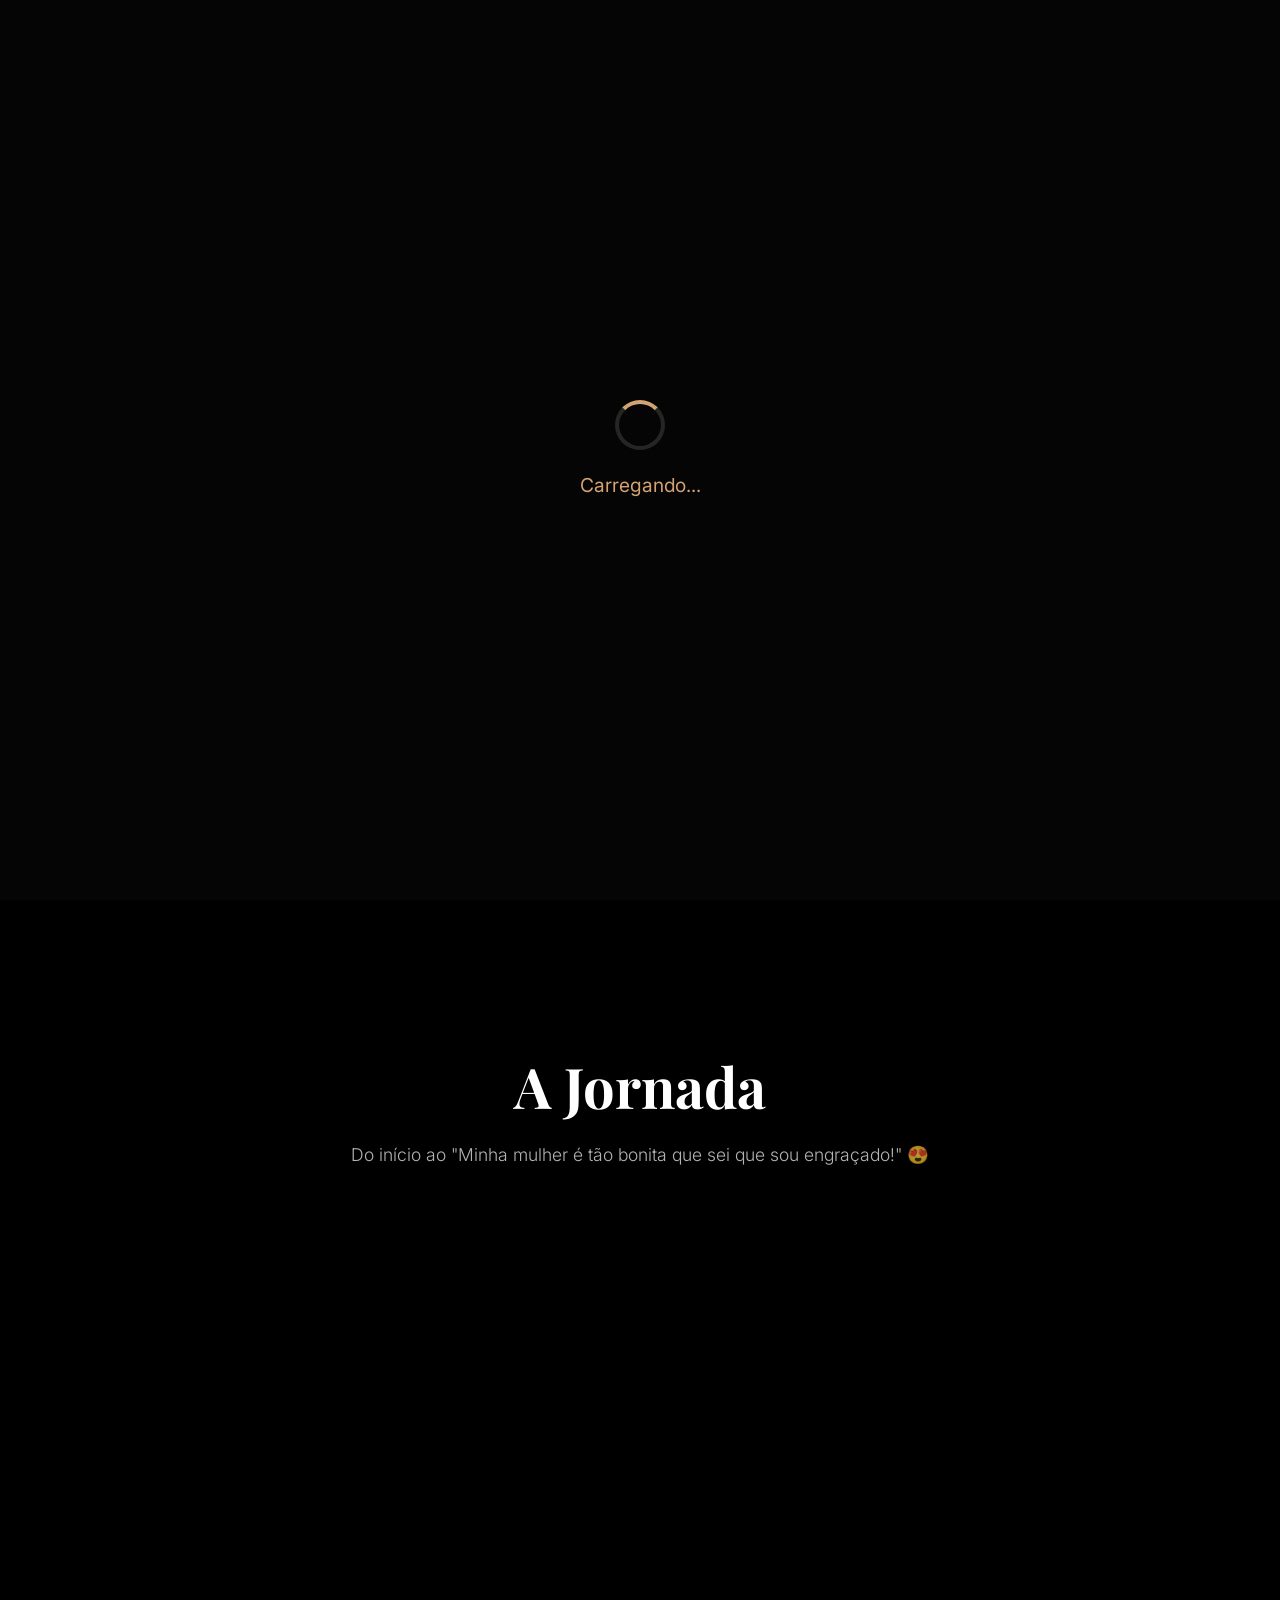
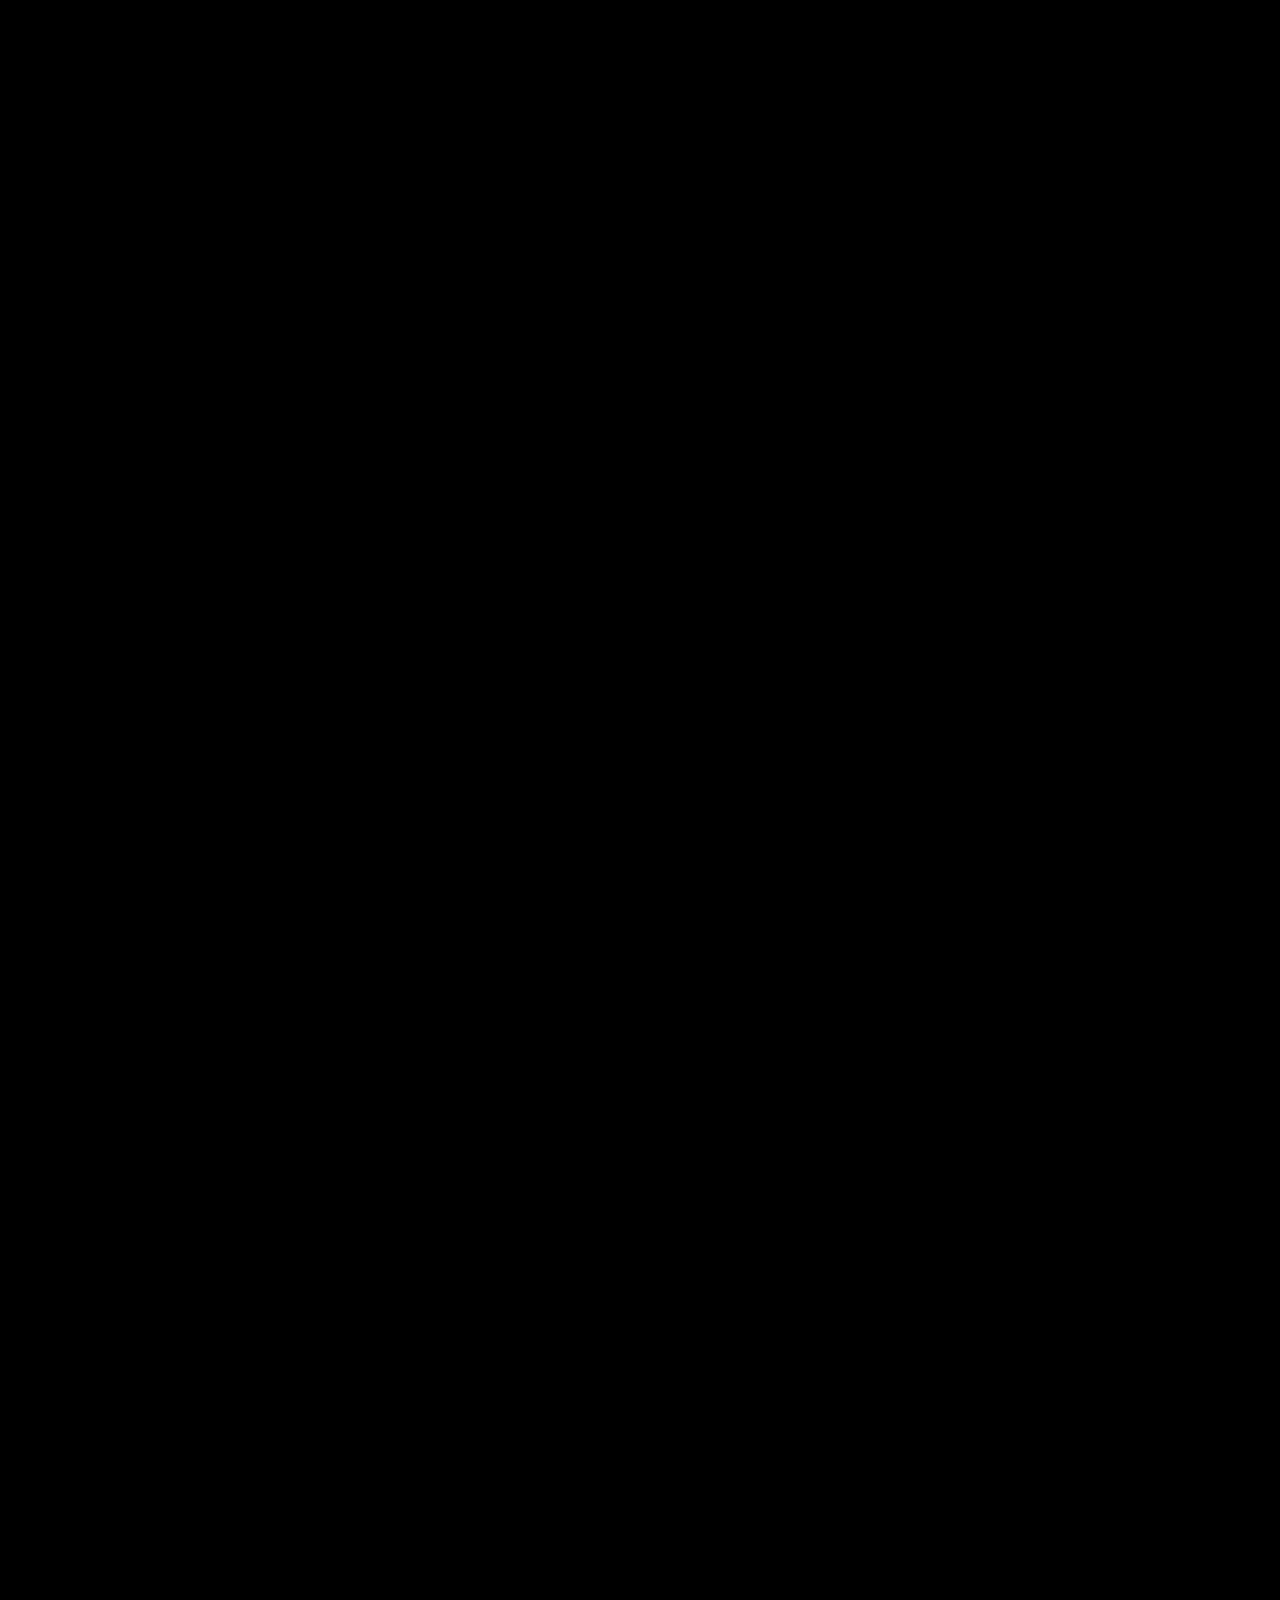
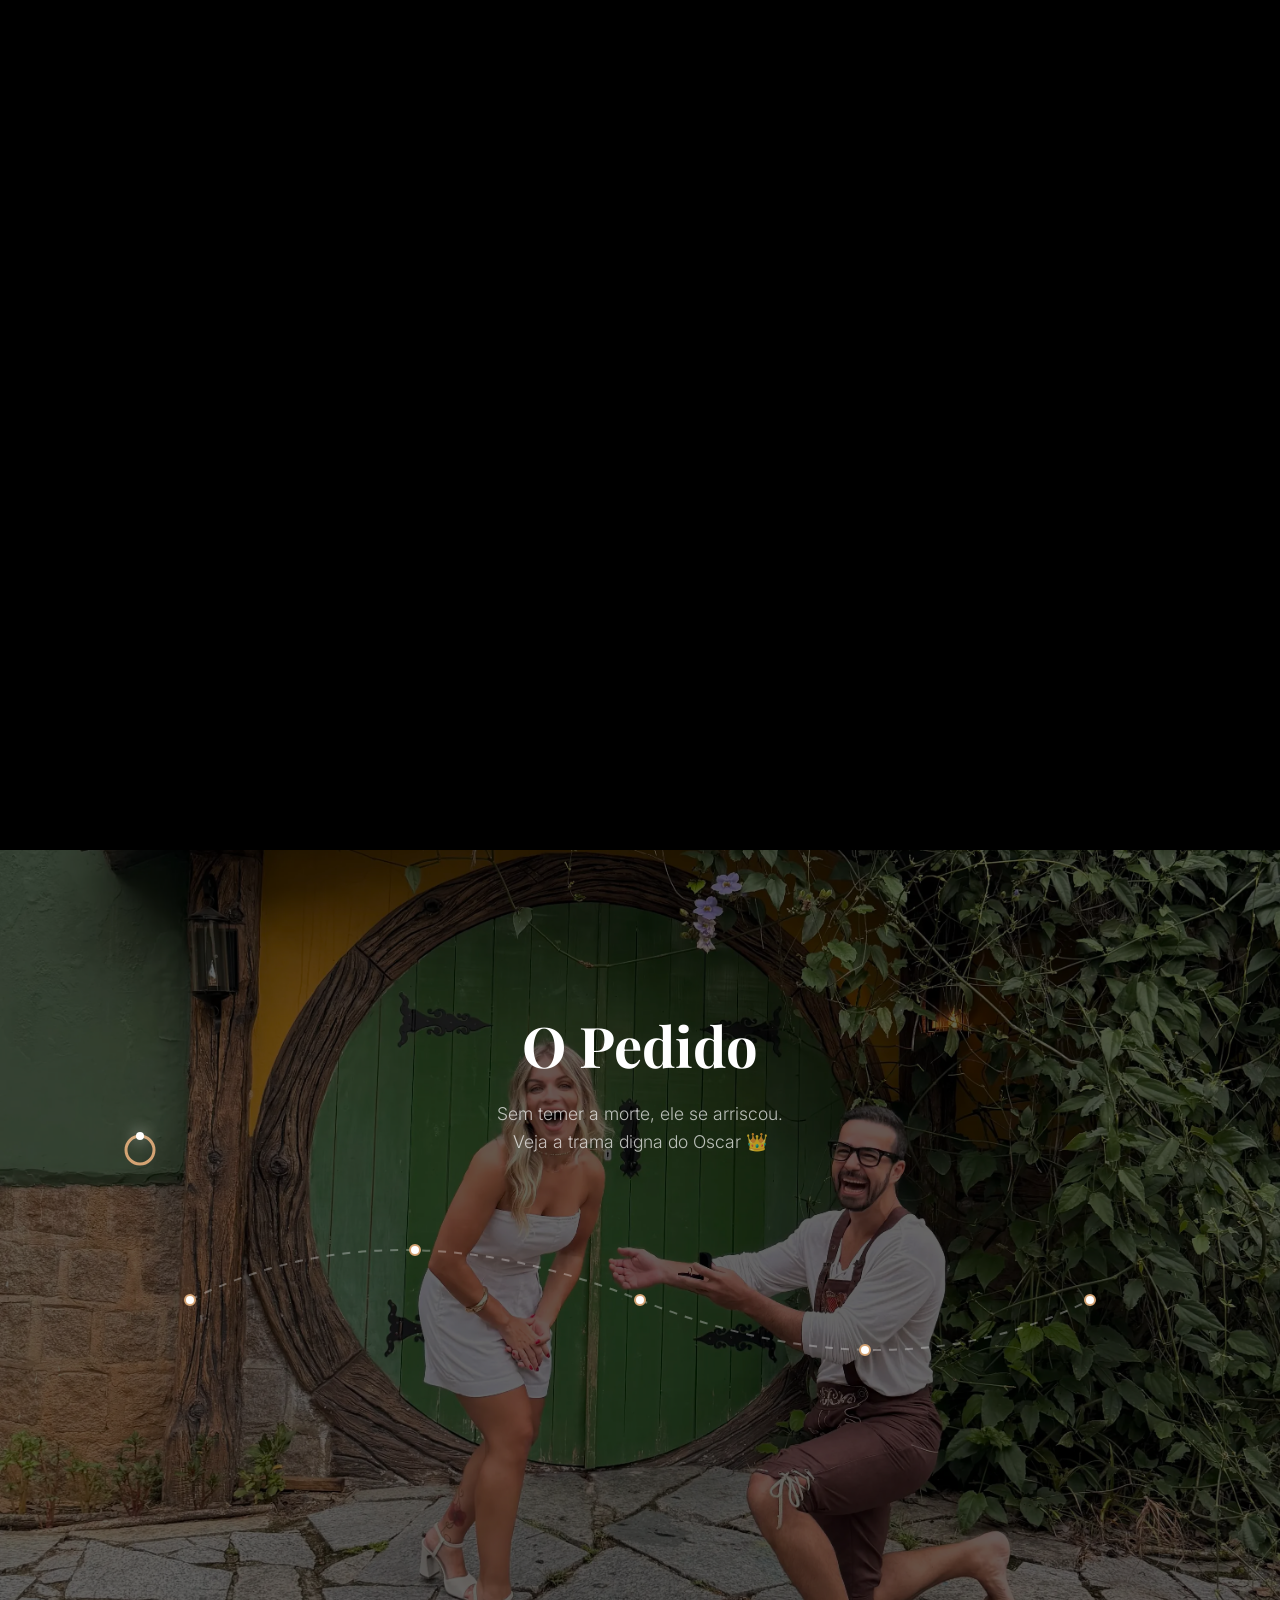
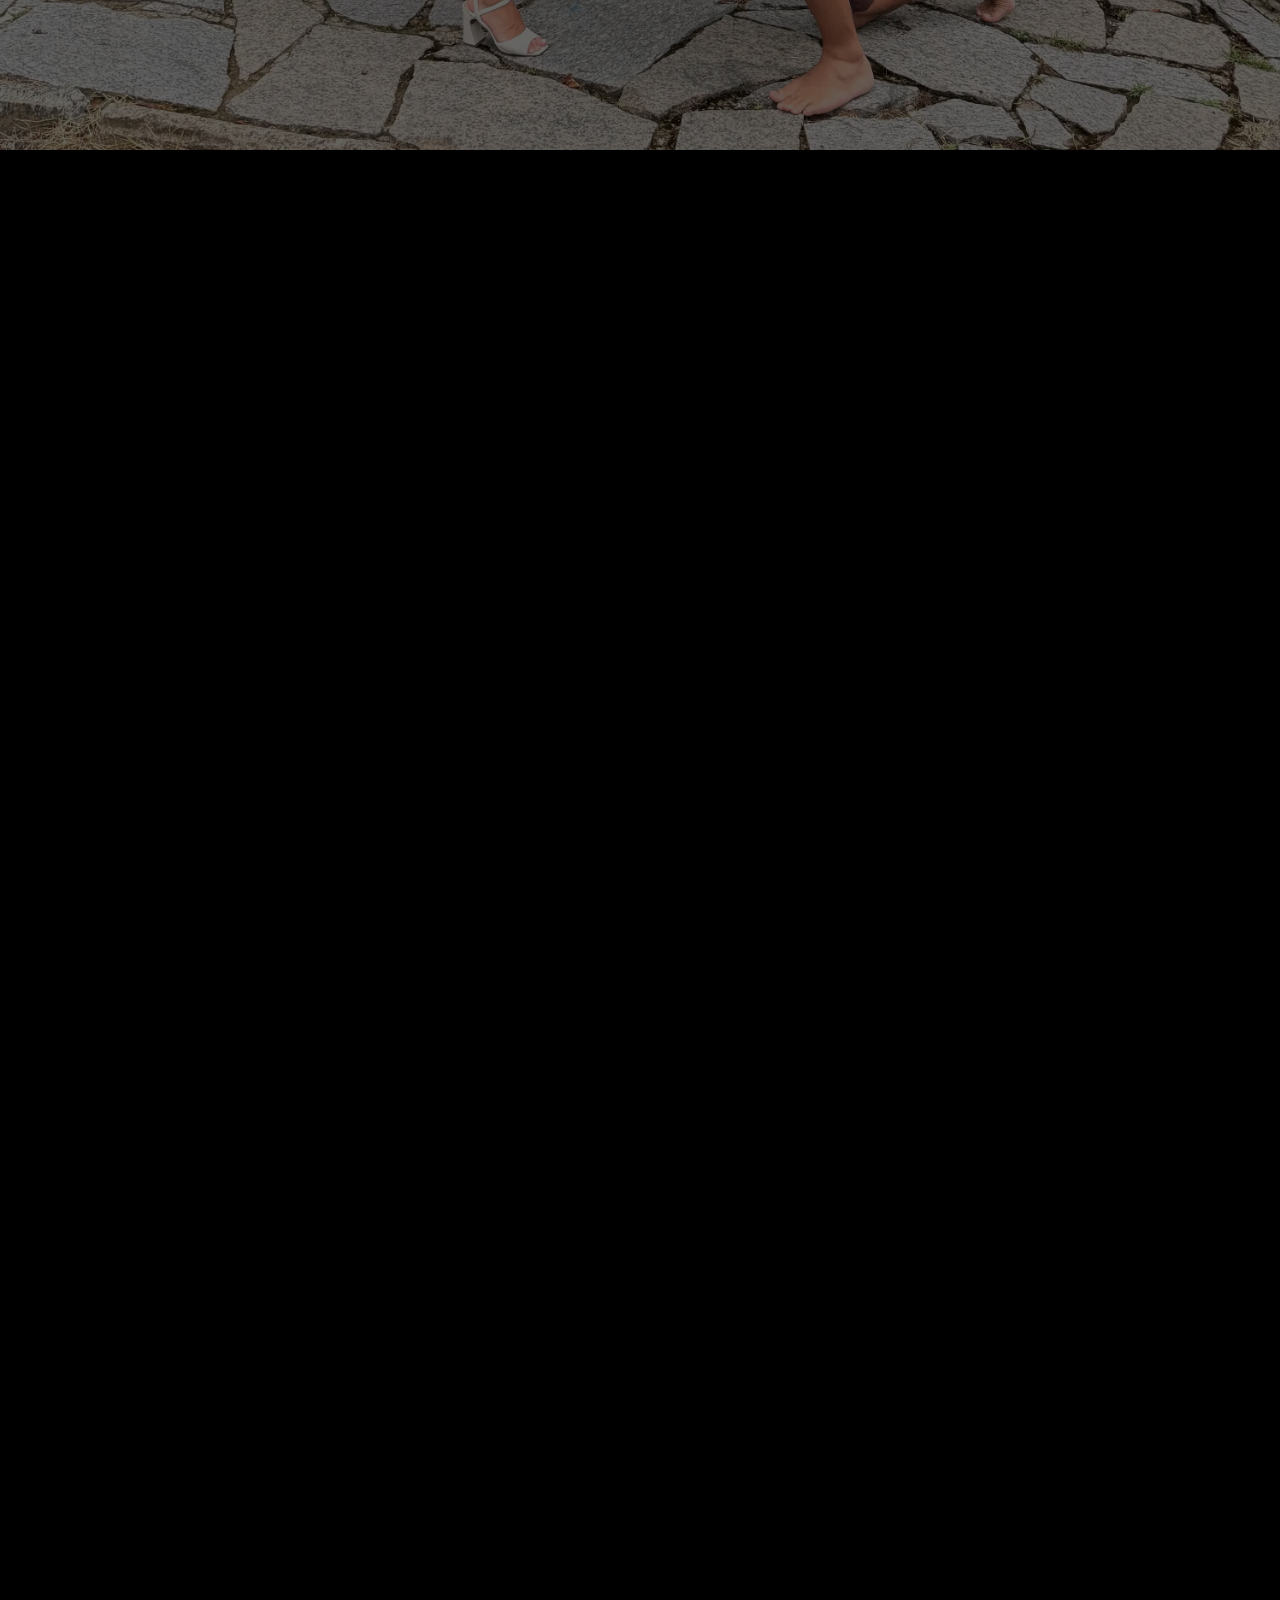
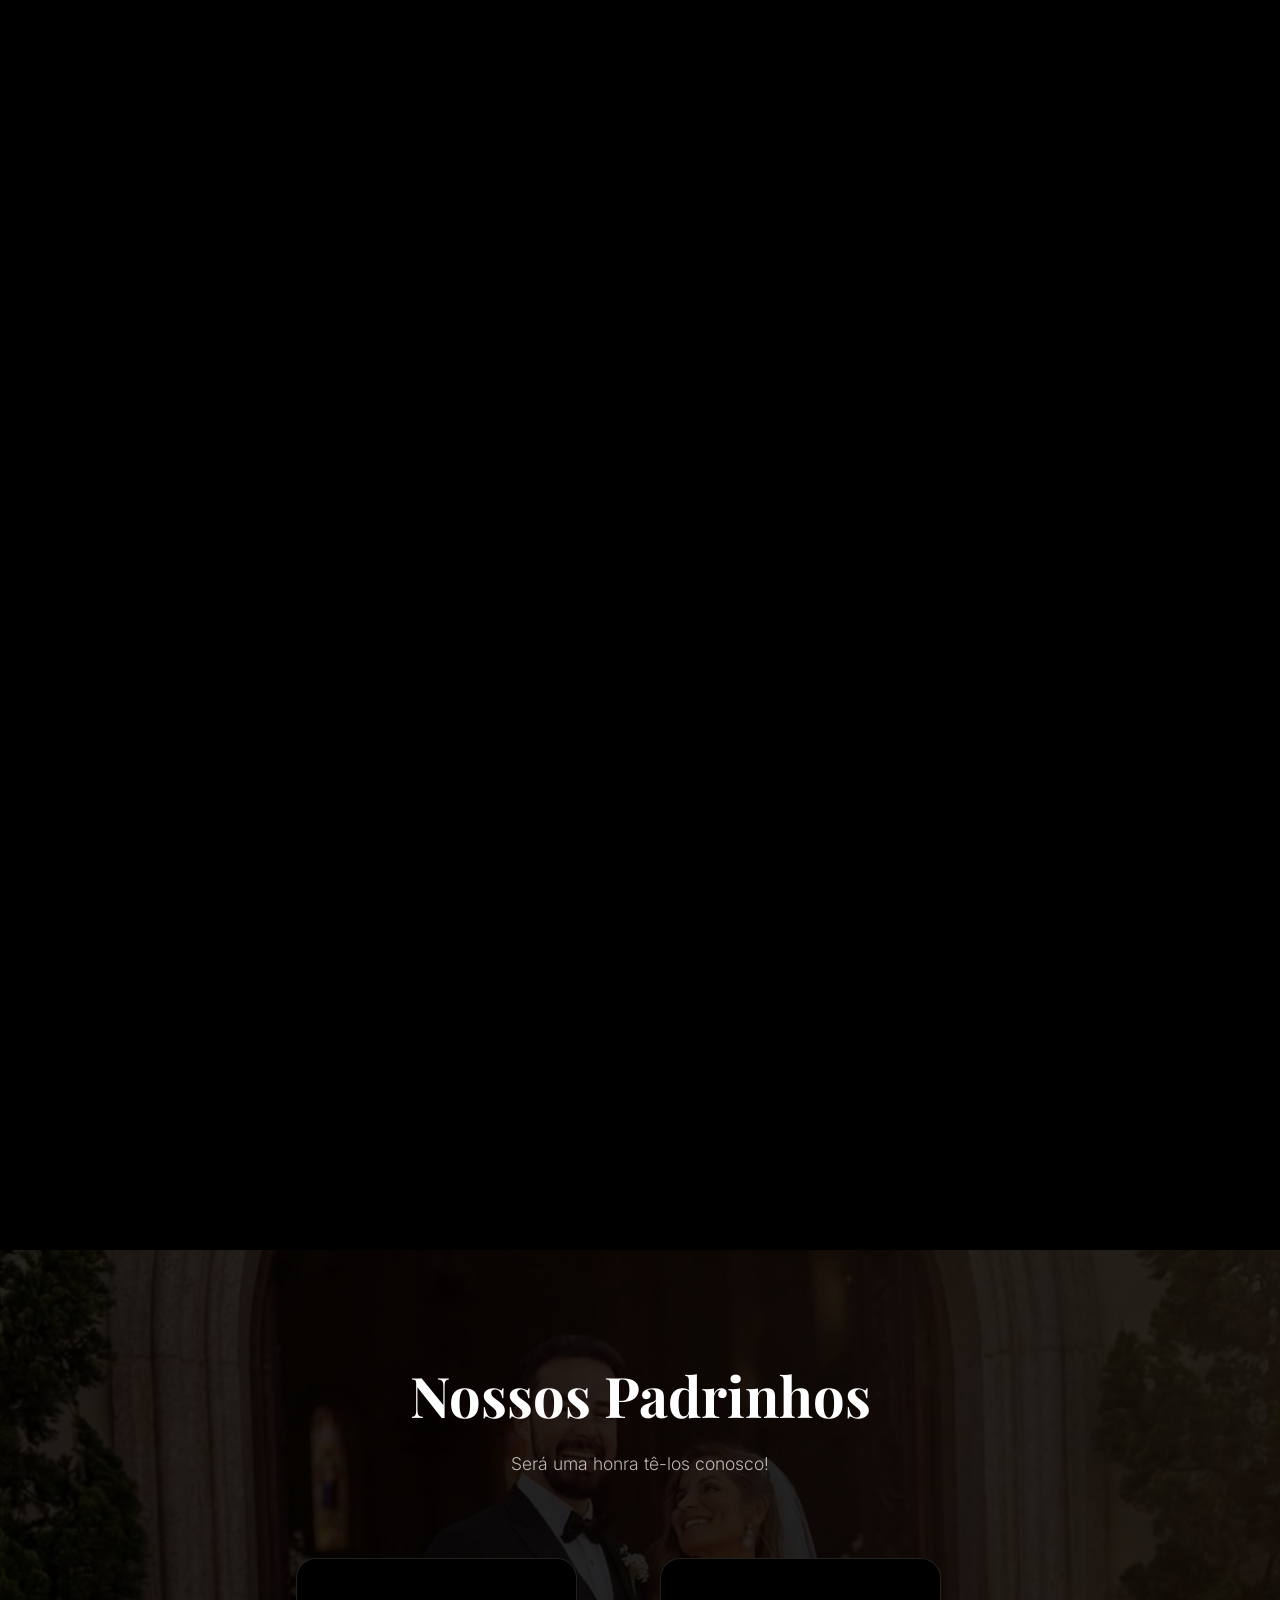
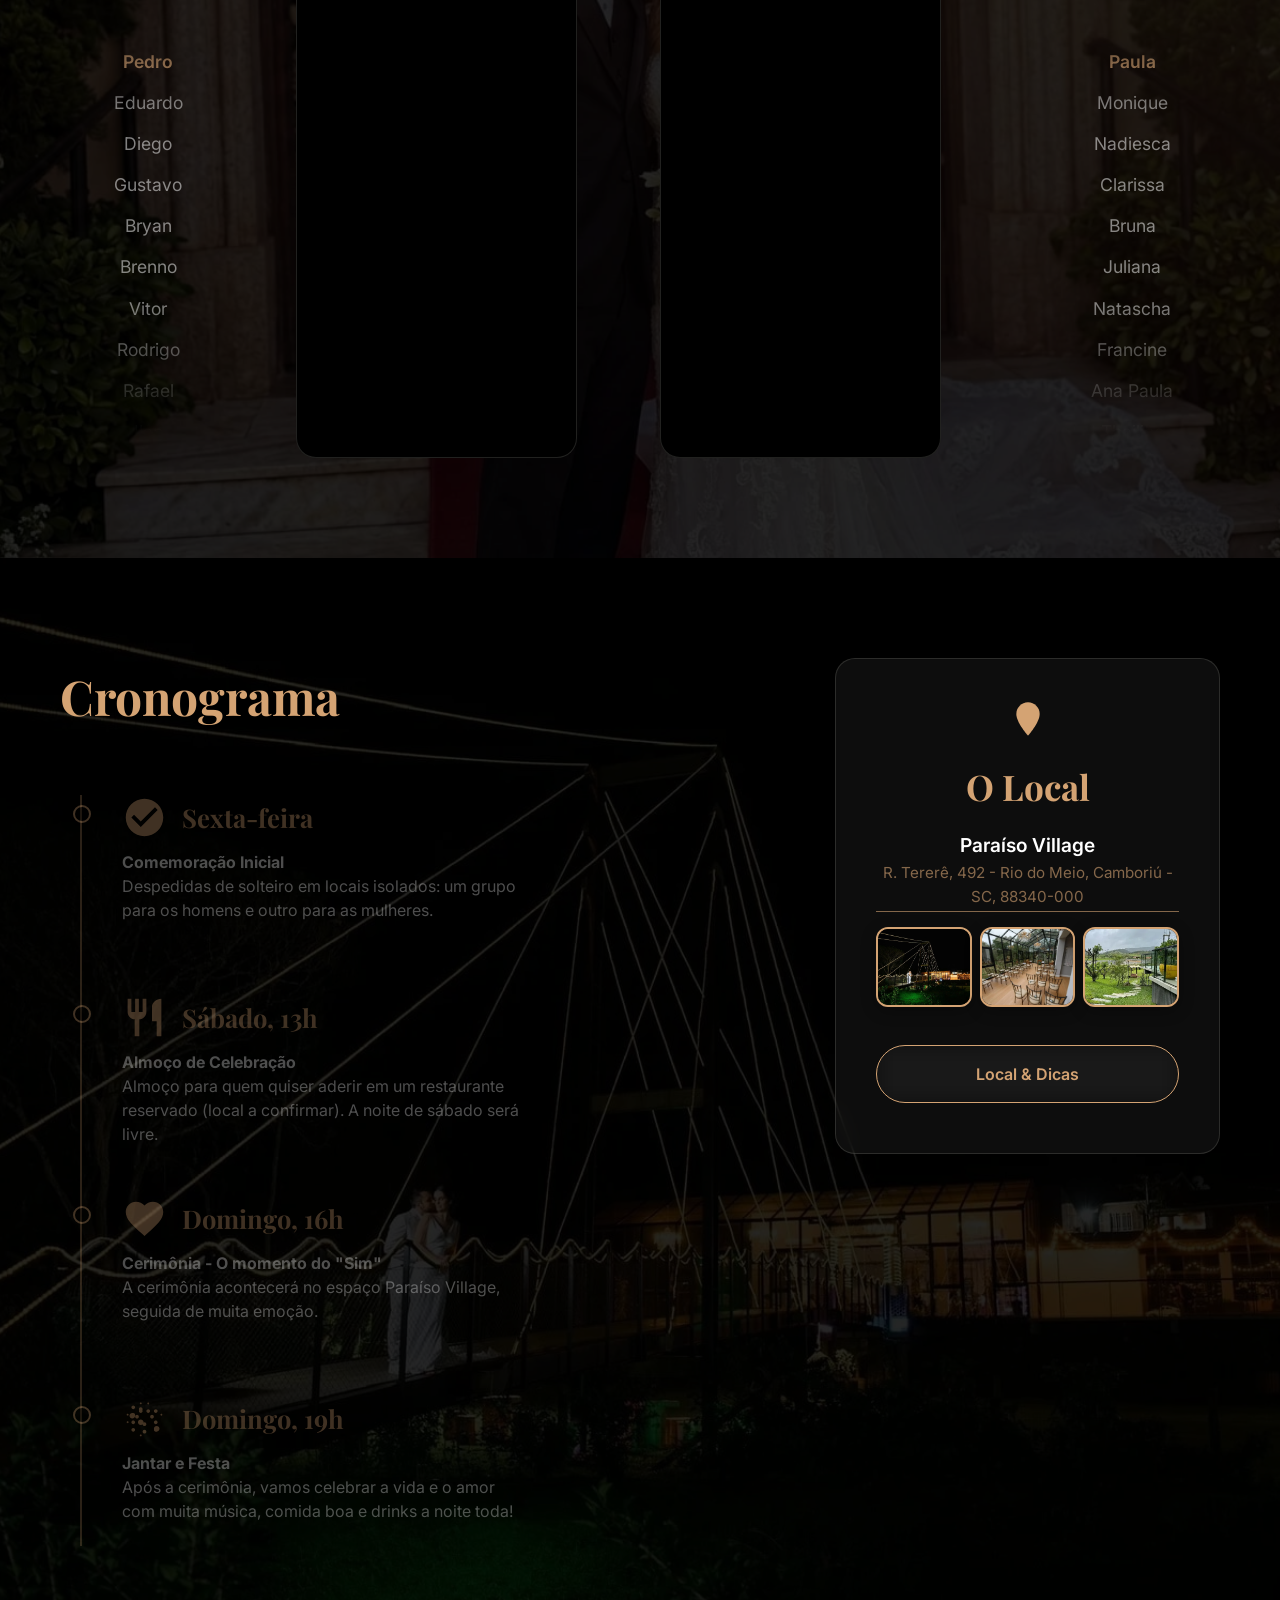
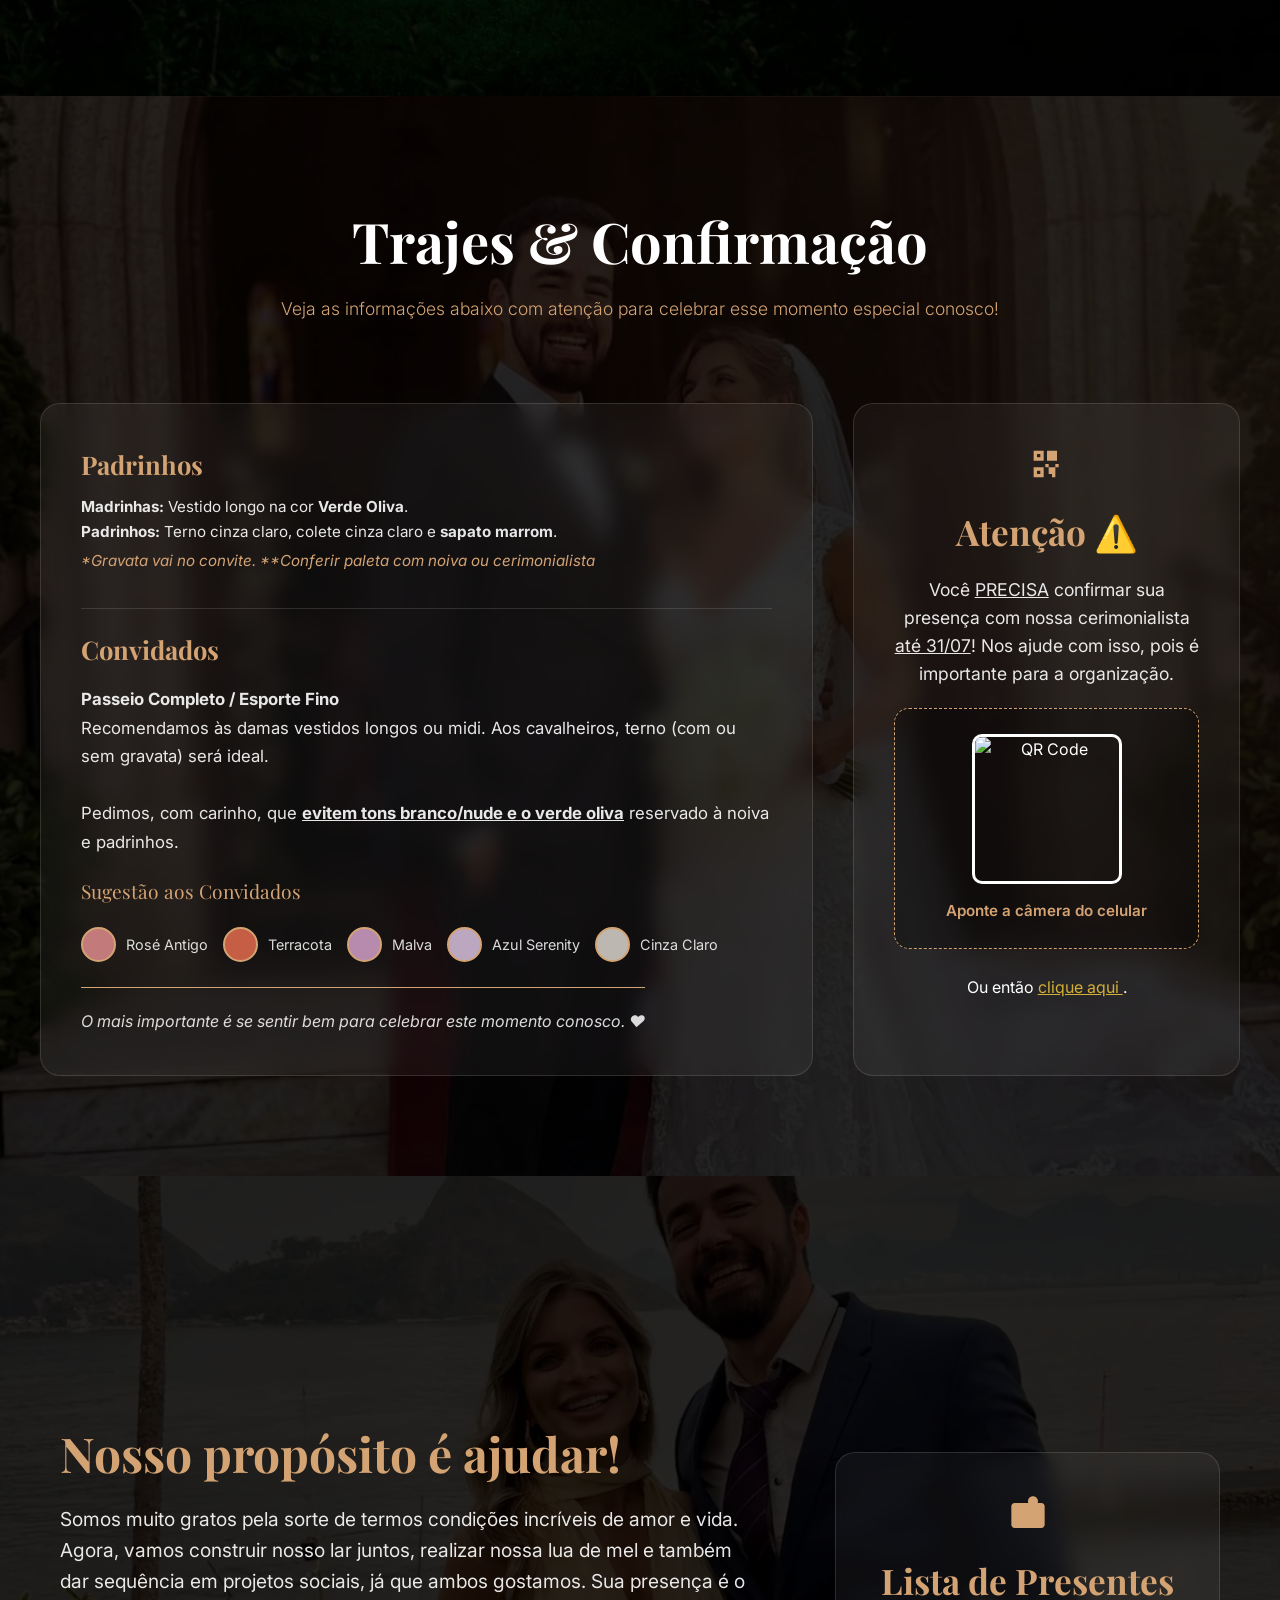
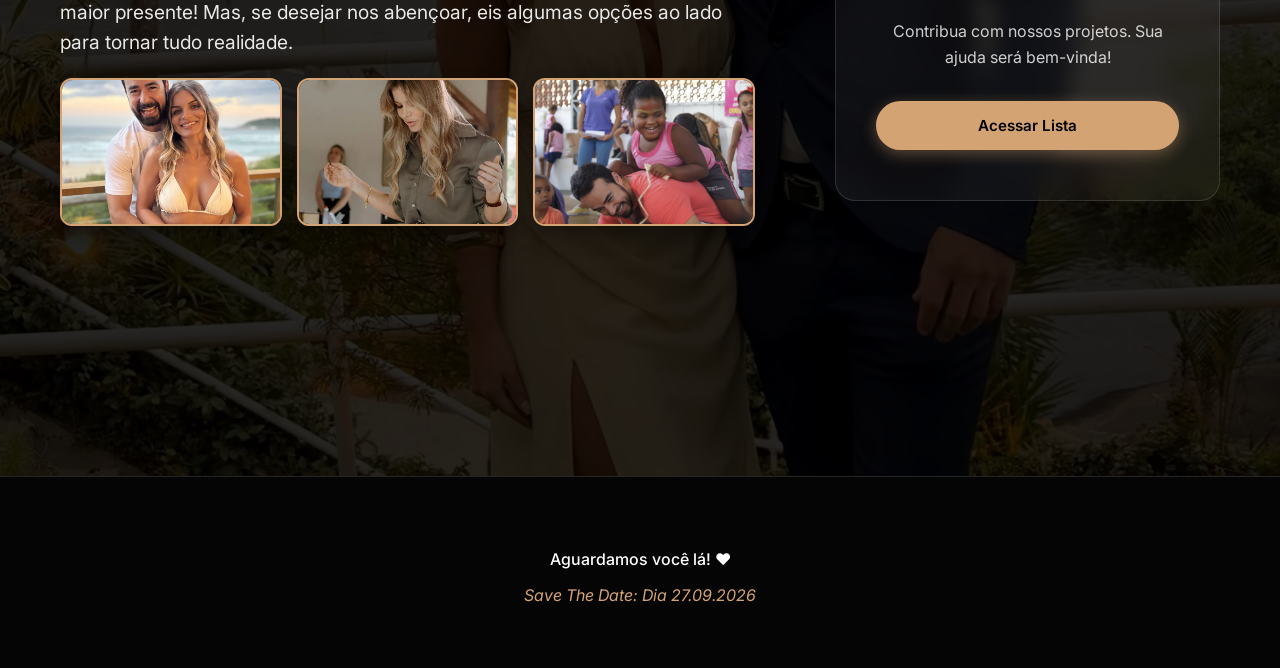
==== commit be633b3e: "Add files via upload" ====
--- a/index.html
+++ b/index.html
@@ -9,10 +9,19 @@
     <link rel="preconnect" href="https://fonts.googleapis.com">
     <link rel="preconnect" href="https://fonts.gstatic.com" crossorigin>
     <style>
-        :root { 
-    --gold: #d4a373; 
-    --glass: rgba(255, 255, 255, 0.05); 
-    --glass-border: rgba(255, 255, 255, 0.1); 
+        /* --- DEFINIÇÃO DA NOVA PALETA DE CORES (Baseada no anexo) --- */
+:root {
+    /* Cores Principais Extraídas da Imagem */
+    --gold-accent: #b59e78;    /* O cobre/ouro envelhecido para destaques e botões */
+    --fendi-light: #dcdad1;    /* O cinza claro/fendi para fundos claros e textos */
+    --fendi-dark: #6e645a;     /* O marrom taupe para elementos secundários */
+    --black: #1a1a1a;          /* O preto profundo para o fundo principal */
+    
+    /* Variações e Transparências para o efeito Glassmorphism */
+    --glass-white: rgba(220, 218, 209, 0.08); 
+    --glass-border: rgba(220, 218, 209, 0.15); 
+    --text-on-dark: #dcdad1;   
+    --text-on-light: #1a1a1a;  
 }
 
 html {
@@ -224,8 +233,9 @@
 .custom-modal.active { opacity: 1; pointer-events: auto; }
 .modal-box { background: #111; border: 1px solid var(--gold); border-radius: 20px; width: 100%; max-width: 600px; padding: 30px; position: relative; max-height: 90vh; overflow-y: auto; text-align: left; }
 .close-modal-btn { position: absolute; top: 15px; right: 15px; background: transparent; color: #fff; border: none; font-size: 1.5rem; cursor: pointer; }
-.tab-header { display: flex; border-bottom: 1px solid var(--glass-border); margin-bottom: 20px; }
-.tab-btn { flex: 1; background: none; border: none; color: #fff; padding: 10px; cursor: pointer; opacity: 0.5; transition: 0.3s; }
+.tab-header { display: flex; border-bottom: 1px solid var(--glass-border); margin-bottom: 20px; overflow-x: auto; white-space: nowrap; scrollbar-width: none; -ms-overflow-style: none; justify-content: flex-start; padding-bottom: 2px;}
+.tab-header::-webkit-scrollbar {display: none;}
+.tab-btn { flex: 0 0 auto; background: none; border: none; color: #fff; padding: 10px; cursor: pointer; opacity: 0.5; transition: 0.3s; font-size: 0.9rem; }
 .tab-btn.active { opacity: 1; border-bottom: 2px solid var(--gold); color: var(--gold); font-weight: bold;}
 .tab-content { display: none; color: #fff; line-height: 1.6;}
 .tab-content.active { display: block; }
@@ -253,18 +263,17 @@
     right: 0;
     background: rgba(0,0,0,0.8);
     color: #fff;
-    padding: 15px 10px 15px 10px;
-    font-size: 0.75rem; /* Letra pequena */
+    padding: 12px 10px; /* Padding levemente reduzido */
+    font-size: 0.85rem; /* Fonte um pouco maior para leitura */
     font-family: 'Inter', sans-serif;
     text-align: center;
-    line-height: 1.2;
-    pointer-events: none; /* Não atrapalha o clique na foto */
-    max-height: 2.8em; /* Limita a no máximo 2 linhas */
+    line-height: 1.3; /* Espaçamento entre linhas melhorado */
+    pointer-events: none;
+    max-height: 4.5em; /* Aumentado para permitir até 3 linhas se necessário */
+    display: flex;
+    align-items: center;
+    justify-content: center;
     overflow: hidden;
-    text-overflow: ellipsis;
-    display: -webkit-box;
-    -webkit-line-clamp: 2;
-    -webkit-box-orient: vertical;
 }
 
 
@@ -435,6 +444,8 @@
     .gift-img { width: 60px; height: 90px; }
     .gift-info h4 { font-size: 0.9rem; }
     .pw-grid { grid-template-columns: 1fr; }
+    .pw-caption { font-size: 0.75rem; padding: 8px 5px; max-height: 3.8em;}
+    .tab-btn {padding: 10px 10px; font-size: 0.85rem;}
 }
 
 @media (max-width: 900px) {
@@ -755,7 +766,7 @@
                 <div class="pre-wedding-split">
 
                     <div class="glass-card" style="align-items: flex-start; text-align: left;">
-                        <h3 style="color: var(--gold); margin: 0 0 10px 0; font-family: 'Playfair Display', serif; font-size: 1.6rem;">Padrinhos & Madrinhas</h3>
+                        <h3 style="color: var(--gold); margin: 0 0 10px 0; font-family: 'Playfair Display', serif; font-size: 1.6rem;">Padrinhos</h3>
                         <p style="color: rgba(255,255,255,0.9); margin-bottom: 15px; line-height: 1.6; font-size: 0.95rem;">
                             <strong>Madrinhas:</strong> Vestido longo na cor <strong>Verde Oliva</strong>.<br>
                             <strong>Padrinhos:</strong> Terno cinza claro, colete cinza claro e <strong>sapato marrom</strong>. 
@@ -774,34 +785,33 @@
                         <div style="margin-bottom: 25px;">
     <p style="color: var(--gold); margin: 0 0 5px 0; font-family: 'Playfair Display', serif; font-size: 1.2rem;">Sugestão aos Convidados</p>
     
-<div style="display: flex; gap: 15px; flex-wrap: wrap;">
-        <div style="display: flex; align-items: center; gap: 10px;">
-            <div style="width: 35px; height: 35px; border-radius: 50%; background: #E1C699; border: 2px solid var(--gold);"></div>
-            <span style="color: rgba(255,255,255,0.85); font-size: 0.9rem;">Bege</span>
-        </div>
-        
-        <div style="display: flex; align-items: center; gap: 10px;">
-            <div style="width: 35px; height: 35px; border-radius: 50%; background: #87CEEB; border: 2px solid var(--gold);"></div>
-            <span style="color: rgba(255,255,255,0.85); font-size: 0.9rem;">Azul Soft</span>
-        </div>
-        
-        <div style="display: flex; align-items: center; gap: 10px;">
-            <div style="width: 35px; height: 35px; border-radius: 50%; background: #F4C2C2; border: 2px solid var(--gold);"></div>
-            <span style="color: rgba(255,255,255,0.85); font-size: 0.9rem;">Rosa</span>
-        </div>
-
-        <div style="display: flex; align-items: center; gap: 10px;">
-            <div style="width: 35px; height: 35px; border-radius: 50%; background: #D2B48C; border: 2px solid var(--gold);"></div>
-            <span style="color: rgba(255,255,255,0.85); font-size: 0.9rem;">Areia</span>
-        </div>
-
-        <div style="display: flex; align-items: center; gap: 10px;">
-            <div style="width: 35px; height: 35px; border-radius: 50%; background: #A9A9A9; border: 2px solid var(--gold);"></div>
-            <span style="color: rgba(255,255,255,0.85); font-size: 0.9rem;">Cinza</span>
-        </div>
+<div style="display: flex; gap: 15px; flex-wrap: wrap; margin-top: 20px;">
+    <div style="display: flex; align-items: center; gap: 10px;">
+        <div style="width: 35px; height: 35px; border-radius: 50%; background: #C27A7A; border: 2px solid var(--gold);"></div>
+        <span style="color: rgba(255,255,255,0.85); font-size: 0.9rem;">Rosé Antigo</span>
+    </div>
+    
+    <div style="display: flex; align-items: center; gap: 10px;">
+        <div style="width: 35px; height: 35px; border-radius: 50%; background: #C65D45; border: 2px solid var(--gold);"></div>
+        <span style="color: rgba(255,255,255,0.85); font-size: 0.9rem;">Terracota</span>
+    </div>
+    
+    <div style="display: flex; align-items: center; gap: 10px;">
+        <div style="width: 35px; height: 35px; border-radius: 50%; background: #B68BAE; border: 2px solid var(--gold);"></div>
+        <span style="color: rgba(255,255,255,0.85); font-size: 0.9rem;">Malva</span>
+    </div>
+
+    <div style="display: flex; align-items: center; gap: 10px;">
+        <div style="width: 35px; height: 35px; border-radius: 50%; background: #BCA7C1; border: 2px solid var(--gold);"></div>
+        <span style="color: rgba(255,255,255,0.85); font-size: 0.9rem;">Azul Serenity</span>
+    </div>
+
+    <div style="display: flex; align-items: center; gap: 10px;">
+        <div style="width: 35px; height: 35px; border-radius: 50%; background: #BDB7B2; border: 2px solid var(--gold);"></div>
+        <span style="color: rgba(255,255,255,0.85); font-size: 0.9rem;">Cinza Claro</span>
     </div>
 </div>
-
+</div>
                         <p style="color: rgba(255,255,255,0.85); line-height: 1.7; font-style: italic; font-size: 1rem; border-top: 1px solid var(--gold); padding-top: 20px;">
                             O mais importante é se sentir bem para celebrar este momento conosco. ❤️
                         </p>
@@ -855,11 +865,11 @@
 
             <div class="glass-card" style="margin-top: 0;">
                 <svg class="svg-icon" viewBox="0 0 24 24"><path d="M20 6h-2.18c.11-.31.18-.65.18-1 0-1.66-1.34-3-3-3s-3 1.34-3 3c0 .35.07.69.18 1H4c-1.11 0-2 .89-2 2v11c0 1.11.89 2 2 2h16c1.11 0 2-.89 2-2V8c0-1.11-.89-2-2-2z"/></svg>
-                <h2 style="font-family: 'Playfair Display', serif; color: var(--gold); font-size: 2.2rem; margin-bottom: 10px;">Presentes</h2>
+                <h2 style="font-family: 'Playfair Display', serif; color: var(--gold); font-size: 2.2rem; margin-bottom: 10px;">Lista de Presentes</h2>
                 <p style="opacity: 0.8; margin-bottom: 30px; color:#fff; font-family: 'Inter', sans-serif;">Contribua com nossos projetos. Sua ajuda será bem-vinda!</p>
                 
                 <div style="display: flex; gap: 15px; width: 100%; flex-direction: column;">
-                    <button class="btn-main" onclick="openCustomModal('modal-presentes')"> Lista Virtual</button>
+                    <button class="btn-main" onclick="openCustomModal('modal-presentes')"> Acessar Lista</button>
                    
                 </div>
             </div>
@@ -937,7 +947,7 @@
     <div id="modal-dicas" class="custom-modal">
         <div class="modal-box">
             <button class="close-modal-btn" onclick="closeCustomModal('modal-dicas')">✕</button>
-            <h3 style="font-family: 'Playfair Display', serif; color: var(--gold); font-size: 1.8rem; margin-bottom: 20px;">Informações e Dicas da Região</h3>
+            <h3 style="font-family: 'Playfair Display', serif; color: var(--gold); font-size: 1.8rem; margin-bottom: 20px;">Informações</h3>
             
             <div class="tab-header">
                 <button class="tab-btn active" onclick="switchTab(event, 'tab-espaco')">O Espaço</button>
@@ -1112,14 +1122,14 @@
 </div> </div> <div id="modal-presentes" class="custom-modal">
     <div class="modal-box">
         <button class="close-modal-btn" onclick="closeCustomModal('modal-presentes')">✕</button>
-        <h3 style="font-family: 'Playfair Display', serif; color: var(--gold); font-size: 1.8rem; margin-bottom: 10px; text-align: center;">Lista de Presentes Virtuais</h3>
+        <h3 style="font-family: 'Playfair Display', serif; color: var(--gold); font-size: 1.8rem; margin-bottom: 10px; text-align: center;"> Presentes</h3>
 <p style="color: rgba(255,255,255,0.7); text-align: center; margin-bottom: 25px; font-size: 0.9rem;">Sua presença é nosso maior presente, mas se desejar contribuir com nossa jornada, escolha um item abaixo.</p>
 
 
 
 <div class="gift-filters">
     <button class="filter-btn active" onclick="filterGifts('todos', this)">Todos</button>
-    <button class="filter-btn" onclick="filterGifts('cota', this)">Presentes em Cotas</button>
+    <button class="filter-btn" onclick="filterGifts('cota', this)">Em Cotas</button>
     <button class="filter-btn" onclick="filterGifts('individual', this)">Individuais</button>
 </div>
 
@@ -1129,14 +1139,15 @@
         <div class="gift-img" style="background-image: url('img/geladeira.webp');"></div>
         <div class="gift-info">
             <h4>Geladeira inox (Frost Free / Inverse)</h4>
-            <p>Valor total aproximado: R$ 4.000,00</p>
-            <div class="cota-grid">
-                <button class="btn-gift" onclick="openCustomModal('modal-pix')">Cota <span>R$ 400</span></button>
-                <button class="btn-gift pago">Cota (Paga) <span>R$ 550</span></button>
-                <button class="btn-gift" onclick="openCustomModal('modal-pix')">Cota <span>R$ 600</span></button>
-                <button class="btn-gift" onclick="openCustomModal('modal-pix')">Cota <span>R$ 750</span></button>
-                <button class="btn-gift" onclick="openCustomModal('modal-pix')">Cota <span>R$ 800</span></button>
-                <button class="btn-gift" onclick="openCustomModal('modal-pix')">Cota <span>R$ 900</span></button>
+            <p>Valor total aproximado: R$ 4.450,00</p>
+            <div class="cota-grid">
+                <button class="btn-gift" onclick="preencherEAbrirModal('Cota Geladeira', 'https://quickchart.io/qr?text=00020126360014BR.GOV.BCB.PIX0114%2B55219810385035204000053039865406400.005802BR5901N6001C62200516Geladeirainoxc0163046FEB','00020126360014BR.GOV.BCB.PIX0114+55219810385035204000053039865406400.005802BR5901N6001C62200516Geladeirainoxc0163046FEB')">Cota <span>R$ 400</span></button>
+                <button class="btn-gift pago">Cota (Paga) <span>R$ 400</span></button>
+                
+                <button class="btn-gift" onclick="preencherEAbrirModal('Cota Geladeira', 'https://quickchart.io/qr?text=00020126360014BR.GOV.BCB.PIX0114%2B55219810385035204000053039865406600.005802BR5901N6001C62200516Geladeirainoxc0363040F84','00020126360014BR.GOV.BCB.PIX0114+55219810385035204000053039865406600.005802BR5901N6001C62200516Geladeirainoxc0363040F84')">Cota <span>R$ 600</span></button>
+                <button class="btn-gift" onclick="preencherEAbrirModal('Cota Geladeira', 'https://quickchart.io/qr?text=00020126360014BR.GOV.BCB.PIX0114%2B55219810385035204000053039865406600.005802BR5901N6001C62200516Geladeirainoxc0463046850','00020126360014BR.GOV.BCB.PIX0114+55219810385035204000053039865406600.005802BR5901N6001C62200516Geladeirainoxc0463046850')">Cota <span>R$ 600</span></button>
+                <button class="btn-gift" onclick="preencherEAbrirModal('Cota Geladeira', 'https://quickchart.io/qr?text=00020126360014BR.GOV.BCB.PIX0114%2B55219810385035204000053039865406950.005802BR5901N6001C62200516Geladeirainoxc0563044645','00020126360014BR.GOV.BCB.PIX0114+55219810385035204000053039865406950.005802BR5901N6001C62200516Geladeirainoxc0563044645')">Cota <span>R$ 950</span></button>
+                <button class="btn-gift" onclick="preencherEAbrirModal('Cota Geladeira', 'https://quickchart.io/qr?text=00020126360014BR.GOV.BCB.PIX0114%2B552198103850352040000530398654071500.005802BR5901N6001C62200516Geladeirainoxc066304DCAE','00020126360014BR.GOV.BCB.PIX0114+552198103850352040000530398654071500.005802BR5901N6001C62200516Geladeirainoxc066304DCAE')">Cota <span>R$ 1500</span></button>
             </div>
         </div>
     </div>
@@ -1147,11 +1158,10 @@
             <h4>Máquina de lavar roupa (14kg)</h4>
             <p>Valor total aproximado: R$ 2.500,00</p>
             <div class="cota-grid">
-                <button class="btn-gift" onclick="openCustomModal('modal-pix')">Cota <span>R$ 300</span></button>
-                <button class="btn-gift" onclick="openCustomModal('modal-pix')">Cota <span>R$ 400</span></button>
-                <button class="btn-gift" onclick="openCustomModal('modal-pix')">Cota <span>R$ 500</span></button>
-                <button class="btn-gift" onclick="openCustomModal('modal-pix')">Cota <span>R$ 600</span></button>
-                <button class="btn-gift" onclick="openCustomModal('modal-pix')">Cota <span>R$ 700</span></button>
+                <button class="btn-gift" onclick="preencherEAbrirModal('Cota Lavadora', 'https://quickchart.io/qr?text=00020126360014BR.GOV.BCB.PIX0114%2B55219810385035204000053039865406300.005802BR5901N6001C62210517Maquinadelavarc016304BE26','00020126360014BR.GOV.BCB.PIX0114+55219810385035204000053039865406300.005802BR5901N6001C62210517Maquinadelavarc016304BE26')">Cota <span>R$ 300</span></button>
+                <button class="btn-gift" onclick="preencherEAbrirModal('Cota Lavadora', 'https://quickchart.io/qr?text=00020126360014BR.GOV.BCB.PIX0114%2B55219810385035204000053039865406300.005802BR5901N6001C62210517Maquinadelavarc02630450F4','00020126360014BR.GOV.BCB.PIX0114+55219810385035204000053039865406300.005802BR5901N6001C62210517Maquinadelavarc02630450F4')">Cota <span>R$ 300</span></button>
+                <button class="btn-gift" onclick="preencherEAbrirModal('Cota Lavadora', 'https://quickchart.io/qr?text=00020126360014BR.GOV.BCB.PIX0114%2B55219810385035204000053039865406600.005802BR5901N6001C62210517Maquinadelavarc036304BF3B','00020126360014BR.GOV.BCB.PIX0114+55219810385035204000053039865406600.005802BR5901N6001C62210517Maquinadelavarc036304BF3B')">Cota <span>R$ 600</span></button>
+                <button class="btn-gift" onclick="preencherEAbrirModal('Cota Lavadora', 'https://quickchart.io/qr?text=00020126360014BR.GOV.BCB.PIX0114%2B552198103850352040000530398654071300.005802BR5901N6001C62210517Maquinadelavarc046304C3FB','00020126360014BR.GOV.BCB.PIX0114+552198103850352040000530398654071300.005802BR5901N6001C62210517Maquinadelavarc046304C3FB')">Cota <span>R$ 1300</span></button>
             </div>
         </div>
     </div>
@@ -1160,14 +1170,13 @@
         <div class="gift-img" style="background-image: url('img/lava-louca.webp');"></div>
         <div class="gift-info">
             <h4>Máquina de lavar louça inox</h4>
-            <p>Valor total aproximado: R$ 3.000,00</p>
-            <div class="cota-grid">
-                <button class="btn-gift" onclick="openCustomModal('modal-pix')">Cota <span>R$ 400</span></button>
-                <button class="btn-gift" onclick="openCustomModal('modal-pix')">Cota <span>R$ 400</span></button>
-                <button class="btn-gift" onclick="openCustomModal('modal-pix')">Cota <span>R$ 500</span></button>
-                <button class="btn-gift" onclick="openCustomModal('modal-pix')">Cota <span>R$ 500</span></button>
-                <button class="btn-gift" onclick="openCustomModal('modal-pix')">Cota <span>R$ 600</span></button>
-                <button class="btn-gift" onclick="openCustomModal('modal-pix')">Cota <span>R$ 600</span></button>
+            <p>Valor total aproximado: R$ 3.300,00</p>
+            <div class="cota-grid">
+                <button class="btn-gift" onclick="preencherEAbrirModal('Cota Lava-louça', 'https://quickchart.io/qr?text=00020126360014BR.GOV.BCB.PIX0114%2B55219810385035204000053039865406400.005802BR5901N6001C62210517Maquinadeloucac016304A24D', '00020126360014BR.GOV.BCB.PIX0114+55219810385035204000053039865406400.005802BR5901N6001C62210517Maquinadeloucac016304A24D')">Cota <span>R$ 400</span></button>
+                <button class="btn-gift" onclick="preencherEAbrirModal('Cota Lava-louça', 'https://quickchart.io/qr?text=00020126360014BR.GOV.BCB.PIX0114%2B55219810385035204000053039865406400.005802BR5901N6001C62210517Maquinadeloucac0263044C9F', '00020126360014BR.GOV.BCB.PIX0114+55219810385035204000053039865406400.005802BR5901N6001C62210517Maquinadeloucac0263044C9F')">Cota <span>R$ 400</span></button>
+                <button class="btn-gift" onclick="preencherEAbrirModal('Cota Lava-louça', 'https://quickchart.io/qr?text=00020126360014BR.GOV.BCB.PIX0114%2B55219810385035204000053039865406650.005802BR5901N6001C62210517Maquinadeloucac0363043586', '00020126360014BR.GOV.BCB.PIX0114+55219810385035204000053039865406650.005802BR5901N6001C62210517Maquinadeloucac0363043586')">Cota <span>R$ 650</span></button>
+                <button class="btn-gift" onclick="preencherEAbrirModal('Cota Lava-louça', 'https://quickchart.io/qr?text=00020126360014BR.GOV.BCB.PIX0114%2B55219810385035204000053039865406650.005802BR5901N6001C62210517Maquinadeloucac0463045252', '00020126360014BR.GOV.BCB.PIX0114+55219810385035204000053039865406650.005802BR5901N6001C62210517Maquinadeloucac0463045252')">Cota <span>R$ 650</span></button>
+                <button class="btn-gift" onclick="preencherEAbrirModal('Cota Lava-louça', 'https://quickchart.io/qr?text=00020126360014BR.GOV.BCB.PIX0114%2B552198103850352040000530398654071200.005802BR5901N6001C62210517Maquinadeloucac056304FCCA', '00020126360014BR.GOV.BCB.PIX0114+552198103850352040000530398654071200.005802BR5901N6001C62210517Maquinadeloucac056304FCCA')">Cota <span>R$ 1200</span></button>
             </div>
         </div>
     </div>
@@ -1176,12 +1185,12 @@
         <div class="gift-img" style="background-image: url('img/tv.webp');"></div>
         <div class="gift-info">
             <h4>Televisão Smart 55”</h4>
-            <p>Valor total aproximado: R$ 2.500,00</p>
-            <div class="cota-grid">
-                <button class="btn-gift" onclick="openCustomModal('modal-pix')">Cota <span>R$ 300</span></button>
-                <button class="btn-gift" onclick="openCustomModal('modal-pix')">Cota <span>R$ 400</span></button>
-                <button class="btn-gift" onclick="openCustomModal('modal-pix')">Cota <span>R$ 600</span></button>
-                <button class="btn-gift" onclick="openCustomModal('modal-pix')">Cota <span>R$ 1.200</span></button>
+            <p>Valor total aproximado: R$ 2.400,00</p>
+            <div class="cota-grid">
+                <button class="btn-gift" onclick="preencherEAbrirModal('Cota TV 55', 'https://quickchart.io/qr?text=00020126360014BR.GOV.BCB.PIX0114%2B55219810385035204000053039865406300.005802BR5901N6001C62210517TelevisaoSmartc01630470D7', '00020126360014BR.GOV.BCB.PIX0114+55219810385035204000053039865406300.005802BR5901N6001C62210517TelevisaoSmartc01630470D7')">Cota <span>R$ 300</span></button>
+                <button class="btn-gift" onclick="preencherEAbrirModal('Cota TV 55', 'https://quickchart.io/qr?text=00020126360014BR.GOV.BCB.PIX0114%2B55219810385035204000053039865406400.005802BR5901N6001C62210517TelevisaoSmartc026304537D', '00020126360014BR.GOV.BCB.PIX0114+55219810385035204000053039865406400.005802BR5901N6001C62210517TelevisaoSmartc026304537D')">Cota <span>R$ 400</span></button>
+                <button class="btn-gift" onclick="preencherEAbrirModal('Cota TV 55', 'https://quickchart.io/qr?text=00020126360014BR.GOV.BCB.PIX0114%2B55219810385035204000053039865406600.005802BR5901N6001C62210517TelevisaoSmartc03630471CA', '00020126360014BR.GOV.BCB.PIX0114+55219810385035204000053039865406600.005802BR5901N6001C62210517TelevisaoSmartc03630471CA')">Cota <span>R$ 600</span></button>
+                <button class="btn-gift" onclick="preencherEAbrirModal('Cota TV 55', 'https://quickchart.io/qr?text=00020126360014BR.GOV.BCB.PIX0114%2B552198103850352040000530398654071100.005802BR5901N6001C62210517TelevisaoSmartc04630485EC', '00020126360014BR.GOV.BCB.PIX0114+552198103850352040000530398654071100.005802BR5901N6001C62210517TelevisaoSmartc04630485EC')">Cota <span>R$ 1.100</span></button>
             </div>
         </div>
     </div>
@@ -1192,10 +1201,10 @@
             <h4>Robô aspirador</h4>
             <p>Valor total aproximado: R$ 1.500,00</p>
             <div class="cota-grid">
-                <button class="btn-gift" onclick="openCustomModal('modal-pix')">Cota <span>R$ 200</span></button>
-                <button class="btn-gift" onclick="openCustomModal('modal-pix')">Cota <span>R$ 300</span></button>
-                <button class="btn-gift" onclick="openCustomModal('modal-pix')">Cota <span>R$ 500</span></button>
-                <button class="btn-gift" onclick="openCustomModal('modal-pix')">Cota <span>R$ 500</span></button>
+                <button class="btn-gift" onclick="preencherEAbrirModal('Cota Robô Aspirador', 'https://quickchart.io/qr?text=00020126360014BR.GOV.BCB.PIX0114%2B55219810385035204000053039865406200.005802BR5901N6001C62200516Roboaspiradorc0163040358', '00020126360014BR.GOV.BCB.PIX0114+55219810385035204000053039865406200.005802BR5901N6001C62200516Roboaspiradorc0163040358')">Cota <span>R$ 200</span></button>
+                <button class="btn-gift" onclick="preencherEAbrirModal('Cota Robô Aspirador', 'https://quickchart.io/qr?text=00020126360014BR.GOV.BCB.PIX0114%2B55219810385035204000053039865406300.005802BR5901N6001C62200516Roboaspiradorc026304FFFC', '00020126360014BR.GOV.BCB.PIX0114+55219810385035204000053039865406300.005802BR5901N6001C62200516Roboaspiradorc026304FFFC')">Cota <span>R$ 300</span></button>
+                <button class="btn-gift" onclick="preencherEAbrirModal('Cota Robô Aspirador', 'https://quickchart.io/qr?text=00020126360014BR.GOV.BCB.PIX0114%2B55219810385035204000053039865406500.005802BR5901N6001C62200516Roboaspiradorc0363043899', '00020126360014BR.GOV.BCB.PIX0114+55219810385035204000053039865406500.005802BR5901N6001C62200516Roboaspiradorc0363043899')">Cota <span>R$ 500</span></button>
+                <button class="btn-gift" onclick="preencherEAbrirModal('Cota Robô Aspirador', 'https://quickchart.io/qr?text=00020126360014BR.GOV.BCB.PIX0114%2B55219810385035204000053039865406500.005802BR5901N6001C62200516Roboaspiradorc0463045F4D', '00020126360014BR.GOV.BCB.PIX0114+55219810385035204000053039865406500.005802BR5901N6001C62200516Roboaspiradorc0463045F4D')">Cota <span>R$ 500</span></button>
             </div>
         </div>
     </div>
@@ -1206,9 +1215,9 @@
             <h4>Aspirador sem fio</h4>
             <p>Valor total aproximado: R$ 1.000,00</p>
             <div class="cota-grid">
-                <button class="btn-gift" onclick="openCustomModal('modal-pix')">Cota <span>R$ 200</span></button>
-                <button class="btn-gift" onclick="openCustomModal('modal-pix')">Cota <span>R$ 300</span></button>
-                <button class="btn-gift" onclick="openCustomModal('modal-pix')">Cota <span>R$ 500</span></button>
+                <button class="btn-gift" onclick="preencherEAbrirModal('Cota Aspirador', 'https://quickchart.io/qr?text=00020126360014BR.GOV.BCB.PIX0114%2B55219810385035204000053039865406200.005802BR5901N6001C62220518Aspiradorsemfioc016304EAD6', '00020126360014BR.GOV.BCB.PIX0114+55219810385035204000053039865406200.005802BR5901N6001C62220518Aspiradorsemfioc016304EAD6')">Cota <span>R$ 200</span></button>
+                <button class="btn-gift" onclick="preencherEAbrirModal('Cota Aspirador', 'https://quickchart.io/qr?text=00020126360014BR.GOV.BCB.PIX0114%2B55219810385035204000053039865406300.005802BR5901N6001C62220518Aspiradorsemfioc0263047F44', '00020126360014BR.GOV.BCB.PIX0114+55219810385035204000053039865406300.005802BR5901N6001C62220518Aspiradorsemfioc0263047F44')">Cota <span>R$ 300</span></button>
+                <button class="btn-gift" onclick="preencherEAbrirModal('Cota Aspirador', 'https://quickchart.io/qr?text=00020126360014BR.GOV.BCB.PIX0114%2B55219810385035204000053039865406500.005802BR5901N6001C62220518Aspiradorsemfioc036304DEB4', '00020126360014BR.GOV.BCB.PIX0114+55219810385035204000053039865406500.005802BR5901N6001C62220518Aspiradorsemfioc036304DEB4')">Cota <span>R$ 500</span></button>
             </div>
         </div>
     </div>
@@ -1219,9 +1228,9 @@
             <h4>Fogão inox 5 bocas</h4>
             <p>Valor total aproximado: R$ 1.500,00</p>
             <div class="cota-grid">
-                <button class="btn-gift" onclick="openCustomModal('modal-pix')">Cota <span>R$ 300</span></button>
-                <button class="btn-gift" onclick="openCustomModal('modal-pix')">Cota <span>R$ 400</span></button>
-                <button class="btn-gift" onclick="openCustomModal('modal-pix')">Cota <span>R$ 800</span></button>
+                <button class="btn-gift" onclick="preencherEAbrirModal('Cota Fogão', 'https://quickchart.io/qr?text=00020126360014BR.GOV.BCB.PIX0114%2B55219810385035204000053039865406300.005802BR5901N6001C62160512Fogaoinoxc0163049225', '00020126360014BR.GOV.BCB.PIX0114+55219810385035204000053039865406300.005802BR5901N6001C62160512Fogaoinoxc0163049225')">Cota <span>R$ 300</span></button>
+                <button class="btn-gift" onclick="preencherEAbrirModal('Cota Fogão', 'https://quickchart.io/qr?text=00020126360014BR.GOV.BCB.PIX0114%2B55219810385035204000053039865406400.005802BR5901N6001C62160512Fogaoinoxc026304167B', '00020126360014BR.GOV.BCB.PIX0114+55219810385035204000053039865406400.005802BR5901N6001C62160512Fogaoinoxc026304167B')">Cota <span>R$ 400</span></button>
+                <button class="btn-gift" onclick="preencherEAbrirModal('Cota Fogão', 'https://quickchart.io/qr?text=00020126360014BR.GOV.BCB.PIX0114%2B55219810385035204000053039865406800.005802BR5901N6001C62160512Fogaoinoxc03630428E1', '00020126360014BR.GOV.BCB.PIX0114+55219810385035204000053039865406800.005802BR5901N6001C62160512Fogaoinoxc03630428E1')">Cota <span>R$ 800</span></button>
             </div>
         </div>
     </div>
@@ -1232,9 +1241,9 @@
             <h4>Forno elétrico inox</h4>
             <p>Valor total aproximado: R$ 1.000,00</p>
             <div class="cota-grid">
-                <button class="btn-gift" onclick="openCustomModal('modal-pix')">Cota <span>R$ 300</span></button>
-                <button class="btn-gift" onclick="openCustomModal('modal-pix')">Cota <span>R$ 300</span></button>
-                <button class="btn-gift" onclick="openCustomModal('modal-pix')">Cota <span>R$ 400</span></button>
+                <button class="btn-gift" onclick="preencherEAbrirModal('Cota Forno', 'https://quickchart.io/qr?text=00020126360014BR.GOV.BCB.PIX0114%2B55219810385035204000053039865406300.005802BR5901N6001C62200516Fornoeletricoc016304A9BF', '00020126360014BR.GOV.BCB.PIX0114+55219810385035204000053039865406300.005802BR5901N6001C62200516Fornoeletricoc016304A9BF')">Cota <span>R$ 300</span></button>
+                <button class="btn-gift" onclick="preencherEAbrirModal('Cota Forno', 'https://quickchart.io/qr?text=00020126360014BR.GOV.BCB.PIX0114%2B55219810385035204000053039865406300.005802BR5901N6001C62200516Fornoeletricoc026304476D', '00020126360014BR.GOV.BCB.PIX0114+55219810385035204000053039865406300.005802BR5901N6001C62200516Fornoeletricoc026304476D')">Cota <span>R$ 300</span></button>
+                <button class="btn-gift" onclick="preencherEAbrirModal('Cota Forno', 'https://quickchart.io/qr?text=00020126360014BR.GOV.BCB.PIX0114%2B55219810385035204000053039865406400.005802BR5901N6001C62200516Fornoeletricoc036304927E', '00020126360014BR.GOV.BCB.PIX0114+55219810385035204000053039865406400.005802BR5901N6001C62200516Fornoeletricoc036304927E')">Cota <span>R$ 400</span></button>
             </div>
         </div>
     </div>
@@ -1243,11 +1252,11 @@
         <div class="gift-img" style="background-image: url('img/microondas.webp');"></div>
         <div class="gift-info">
             <h4>Micro-ondas inox</h4>
-            <p>Valor total aproximado: R$ 750,00</p>
-            <div class="cota-grid">
-                <button class="btn-gift" onclick="openCustomModal('modal-pix')">Cota <span>R$ 250</span></button>
-                <button class="btn-gift" onclick="openCustomModal('modal-pix')">Cota <span>R$ 250</span></button>
-                <button class="btn-gift" onclick="openCustomModal('modal-pix')">Cota <span>R$ 250</span></button>
+            <p>Valor total aproximado: R$ 900,00</p>
+            <div class="cota-grid">
+                <button class="btn-gift" onclick="preencherEAbrirModal('Cota Micro-ondas', 'https://quickchart.io/qr?text=00020126360014BR.GOV.BCB.PIX0114%2B55219810385035204000053039865406250.005802BR5901N6001C62170513Microondasc016304488F', '00020126360014BR.GOV.BCB.PIX0114+55219810385035204000053039865406250.005802BR5901N6001C62170513Microondasc016304488F')">Cota <span>R$ 250</span></button>
+                <button class="btn-gift" onclick="preencherEAbrirModal('Cota Micro-ondas', 'https://quickchart.io/qr?text=00020126360014BR.GOV.BCB.PIX0114%2B55219810385035204000053039865406250.005802BR5901N6001C62170513Microondasc026304A65D', '00020126360014BR.GOV.BCB.PIX0114+55219810385035204000053039865406250.005802BR5901N6001C62170513Microondasc026304A65D')">Cota <span>R$ 250</span></button>
+                <button class="btn-gift" onclick="preencherEAbrirModal('Cota Micro-ondas', 'https://quickchart.io/qr?text=00020126360014BR.GOV.BCB.PIX0114%2B55219810385035204000053039865406400.005802BR5901N6001C62170513Microondasc036304AB5D', '00020126360014BR.GOV.BCB.PIX0114+55219810385035204000053039865406400.005802BR5901N6001C62170513Microondasc036304AB5D')">Cota <span>R$ 400</span></button>
             </div>
         </div>
     </div>
@@ -1256,11 +1265,11 @@
         <div class="gift-img" style="background-image: url('img/airfryer.webp');"></div>
         <div class="gift-info">
             <h4>Airfryer inox (grande)</h4>
-            <p>Valor total aproximado: R$ 600,00</p>
-            <div class="cota-grid">
-                <button class="btn-gift" onclick="openCustomModal('modal-pix')">Cota <span>R$ 200</span></button>
-                <button class="btn-gift" onclick="openCustomModal('modal-pix')">Cota <span>R$ 200</span></button>
-                <button class="btn-gift" onclick="openCustomModal('modal-pix')">Cota <span>R$ 200</span></button>
+            <p>Valor total aproximado: R$ 750,00</p>
+            <div class="cota-grid">
+                <button class="btn-gift" onclick="preencherEAbrirModal('Cota Airfryer', 'https://quickchart.io/qr?text=00020126360014BR.GOV.BCB.PIX0114%2B55219810385035204000053039865406200.005802BR5901N6001C62190515Airfryerinoxc0163045F63', '00020126360014BR.GOV.BCB.PIX0114+55219810385035204000053039865406200.005802BR5901N6001C62190515Airfryerinoxc0163045F63')">Cota <span>R$ 200</span></button>
+                <button class="btn-gift" onclick="preencherEAbrirModal('Cota Airfryer', 'https://quickchart.io/qr?text=00020126360014BR.GOV.BCB.PIX0114%2B55219810385035204000053039865406200.005802BR5901N6001C62190515Airfryerinoxc026304B1B1', '00020126360014BR.GOV.BCB.PIX0114+55219810385035204000053039865406200.005802BR5901N6001C62190515Airfryerinoxc026304B1B1')">Cota <span>R$ 200</span></button>
+                <button class="btn-gift" onclick="preencherEAbrirModal('Cota Airfryer', 'https://quickchart.io/qr?text=00020126360014BR.GOV.BCB.PIX0114%2B55219810385035204000053039865406350.005802BR5901N6001C62190515Airfryerinoxc036304D782', '00020126360014BR.GOV.BCB.PIX0114+55219810385035204000053039865406350.005802BR5901N6001C62190515Airfryerinoxc036304D782')">Cota <span>R$ 350</span></button>
             </div>
         </div>
     </div>
@@ -1271,9 +1280,9 @@
             <h4>Máquina de café (espresso)</h4>
             <p>Valor total aproximado: R$ 1.200,00</p>
             <div class="cota-grid">
-                <button class="btn-gift" onclick="openCustomModal('modal-pix')">Cota <span>R$ 300</span></button>
-                <button class="btn-gift" onclick="openCustomModal('modal-pix')">Cota <span>R$ 400</span></button>
-                <button class="btn-gift" onclick="openCustomModal('modal-pix')">Cota <span>R$ 500</span></button>
+                <button class="btn-gift" onclick="preencherEAbrirModal('Cota Máquina Café', 'https://quickchart.io/qr?text=00020126360014BR.GOV.BCB.PIX0114%2B55219810385035204000053039865406300.005802BR5901N6001C62200516Maquinadecafec016304AF15', '00020126360014BR.GOV.BCB.PIX0114+55219810385035204000053039865406300.005802BR5901N6001C62200516Maquinadecafec016304AF15')">Cota <span>R$ 300</span></button>
+                <button class="btn-gift" onclick="preencherEAbrirModal('Cota Máquina Café', 'https://quickchart.io/qr?text=00020126360014BR.GOV.BCB.PIX0114%2B55219810385035204000053039865406400.005802BR5901N6001C62200516Maquinadecafec0263043E85', '00020126360014BR.GOV.BCB.PIX0114+55219810385035204000053039865406400.005802BR5901N6001C62200516Maquinadecafec0263043E85')">Cota <span>R$ 400</span></button>
+                <button class="btn-gift" onclick="preencherEAbrirModal('Cota Máquina Café', 'https://quickchart.io/qr?text=00020126360014BR.GOV.BCB.PIX0114%2B55219810385035204000053039865406500.005802BR5901N6001C62200516Maquinadecafec03630486A2', '00020126360014BR.GOV.BCB.PIX0114+55219810385035204000053039865406500.005802BR5901N6001C62200516Maquinadecafec03630486A2')">Cota <span>R$ 500</span></button>
             </div>
         </div>
     </div>
@@ -1282,10 +1291,10 @@
         <div class="gift-img" style="background-image: url('img/multiprocessador.webp');"></div>
         <div class="gift-info">
             <h4>Multiprocessador (completo)</h4>
-            <p>Valor total aproximado: R$ 600,00</p>
-            <div class="cota-grid">
-                <button class="btn-gift" onclick="openCustomModal('modal-pix')">Cota <span>R$ 300</span></button>
-                <button class="btn-gift" onclick="openCustomModal('modal-pix')">Cota <span>R$ 300</span></button>
+            <p>Valor total aproximado: R$ 750,00</p>
+            <div class="cota-grid">
+                <button class="btn-gift" onclick="preencherEAbrirModal('Cota Multiprocessador', 'https://quickchart.io/qr?text=00020126360014BR.GOV.BCB.PIX0114%2B55219810385035204000053039865406300.005802BR5901N6001C62230519Multiprocessadorc0163044EC4', '00020126360014BR.GOV.BCB.PIX0114+55219810385035204000053039865406300.005802BR5901N6001C62230519Multiprocessadorc0163044EC4')">Cota <span>R$ 300</span></button>
+                <button class="btn-gift" onclick="preencherEAbrirModal('Cota Multiprocessador', 'https://quickchart.io/qr?text=00020126360014BR.GOV.BCB.PIX0114%2B55219810385035204000053039865406450.005802BR5901N6001C62230519Multiprocessadorc026304B9E0', '00020126360014BR.GOV.BCB.PIX0114+55219810385035204000053039865406450.005802BR5901N6001C62230519Multiprocessadorc026304B9E0')">Cota <span>R$ 450</span></button>
             </div>
         </div>
     </div>
@@ -1296,8 +1305,8 @@
             <h4>Batedeira planetária</h4>
             <p>Valor total aproximado: R$ 700,00</p>
             <div class="cota-grid">
-                <button class="btn-gift" onclick="openCustomModal('modal-pix')">Cota <span>R$ 350</span></button>
-                <button class="btn-gift" onclick="openCustomModal('modal-pix')">Cota <span>R$ 350</span></button>
+                <button class="btn-gift" onclick="preencherEAbrirModal('Cota Batedeira', 'https://quickchart.io/qr?text=00020126360014BR.GOV.BCB.PIX0114%2B55219810385035204000053039865406350.005802BR5901N6001C62160512Batedeirac0163048198', '00020126360014BR.GOV.BCB.PIX0114+55219810385035204000053039865406350.005802BR5901N6001C62160512Batedeirac0163048198')">Cota <span>R$ 350</span></button>
+                <button class="btn-gift" onclick="preencherEAbrirModal('Cota Batedeira', 'https://quickchart.io/qr?text=00020126360014BR.GOV.BCB.PIX0114%2B55219810385035204000053039865406350.005802BR5901N6001C62160512Batedeirac0263046F4A', '00020126360014BR.GOV.BCB.PIX0114+55219810385035204000053039865406350.005802BR5901N6001C62160512Batedeirac0263046F4A')">Cota <span>R$ 350</span></button>
             </div>
         </div>
     </div>
@@ -1308,8 +1317,8 @@
             <h4>Jogo de panelas premium</h4>
             <p>Valor total aproximado: R$ 1.000,00</p>
             <div class="cota-grid">
-                <button class="btn-gift" onclick="openCustomModal('modal-pix')">Cota <span>R$ 500</span></button>
-                <button class="btn-gift" onclick="openCustomModal('modal-pix')">Cota <span>R$ 500</span></button>
+                <button class="btn-gift" onclick="preencherEAbrirModal('Cota Jogo Panelas', 'https://quickchart.io/qr?text=00020126360014BR.GOV.BCB.PIX0114%2B55219810385035204000053039865406500.005802BR5901N6001C62200516Jogodepanelasc0163041FAF', '00020126360014BR.GOV.BCB.PIX0114+55219810385035204000053039865406500.005802BR5901N6001C62200516Jogodepanelasc0163041FAF')">Cota <span>R$ 500</span></button>
+                <button class="btn-gift" onclick="preencherEAbrirModal('Cota Jogo Panelas', 'https://quickchart.io/qr?text=00020126360014BR.GOV.BCB.PIX0114%2B55219810385035204000053039865406500.005802BR5901N6001C62200516Jogodepanelasc026304F17D', '00020126360014BR.GOV.BCB.PIX0114+55219810385035204000053039865406500.005802BR5901N6001C62200516Jogodepanelasc026304F17D')">Cota <span>R$ 500</span></button>
             </div>
         </div>
     </div>
@@ -1318,10 +1327,12 @@
         <div class="gift-img" style="background-image: url('img/coifa.webp');"></div>
         <div class="gift-info">
             <h4>Coifa inox</h4>
-            <p>Valor total aproximado: R$ 1.000,00</p>
-            <div class="cota-grid">
-                <button class="btn-gift" onclick="openCustomModal('modal-pix')">Cota <span>R$ 500</span></button>
-                <button class="btn-gift" onclick="openCustomModal('modal-pix')">Cota <span>R$ 500</span></button>
+            <p>Valor total aproximado: R$ 2.500,00</p>
+            <div class="cota-grid">
+                <button class="btn-gift" onclick="preencherEAbrirModal('Cota Coifa Inox', 'https://quickchart.io/qr?text=00020126360014BR.GOV.BCB.PIX0114%2B55219810385035204000053039865406300.005802BR5901N6001C62160512Coifainoxc0163048041', '00020126360014BR.GOV.BCB.PIX0114+55219810385035204000053039865406300.005802BR5901N6001C62160512Coifainoxc0163048041')">Cota <span>R$ 300</span></button>
+                <button class="btn-gift" onclick="preencherEAbrirModal('Cota Coifa Inox', 'https://quickchart.io/qr?text=00020126360014BR.GOV.BCB.PIX0114%2B55219810385035204000053039865406500.005802BR5901N6001C62160512Coifainoxc026304ACE6', '00020126360014BR.GOV.BCB.PIX0114+55219810385035204000053039865406500.005802BR5901N6001C62160512Coifainoxc026304ACE6')">Cota <span>R$ 500</span></button>
+                <button class="btn-gift" onclick="preencherEAbrirModal('Cota Coifa Inox', 'https://quickchart.io/qr?text=00020126360014BR.GOV.BCB.PIX0114%2B55219810385035204000053039865406500.005802BR5901N6001C62160512Coifainoxc03630406B7', '00020126360014BR.GOV.BCB.PIX0114+55219810385035204000053039865406500.005802BR5901N6001C62160512Coifainoxc03630406B7')">Cota <span>R$ 500</span></button>
+                <button class="btn-gift" onclick="preencherEAbrirModal('Cota Coifa Inox', 'https://quickchart.io/qr?text=00020126360014BR.GOV.BCB.PIX0114%2B552198103850352040000530398654071200.005802BR5901N6001C62160512Coifainoxc046304ED3F', '00020126360014BR.GOV.BCB.PIX0114+552198103850352040000530398654071200.005802BR5901N6001C62160512Coifainoxc046304ED3F')">Cota <span>R$ 1200</span></button>
             </div>
         </div>
     </div>
@@ -1332,18 +1343,18 @@
             <h4>Liquidificador inox</h4>
             <p>R$ 250,00</p>
             <div class="cota-grid">
-                <button class="btn-gift" onclick="openCustomModal('modal-pix')">Presentear <span>R$ 250</span></button>
+                <button class="btn-gift" onclick="preencherEAbrirModal('Liquidificador Inox', 'https://quickchart.io/qr?text=00020126360014BR.GOV.BCB.PIX0114%2B55219810385035204000053039865406250.005802BR5901N6001C62210517Liquidificadorc0163046DA0', '00020126360014BR.GOV.BCB.PIX0114+55219810385035204000053039865406250.005802BR5901N6001C62210517Liquidificadorc0163046DA0')">Presentear <span>R$ 250</span></button>
             </div>
         </div>
     </div>
 
     <div class="gift-item" data-category="individual">
-        <div class="gift-img" style="background-image: url('img/liq-portatil.webp');"></div>
+        <div class="gift-img" style="background-image: url('img/liquiportatil.webp');"></div>
         <div class="gift-info">
             <h4>Liquidificador portátil</h4>
             <p>R$ 150,00</p>
             <div class="cota-grid">
-                <button class="btn-gift" onclick="openCustomModal('modal-pix')">Presentear <span>R$ 150</span></button>
+                <button class="btn-gift" onclick="preencherEAbrirModal('Liquidificador Portátil', 'https://quickchart.io/qr?text=00020126360014BR.GOV.BCB.PIX0114%2B55219810385035204000053039865406150.005802BR5901N6001C62200516Liquiportatilc0163048398', '00020126360014BR.GOV.BCB.PIX0114+55219810385035204000053039865406150.005802BR5901N6001C62200516Liquiportatilc0163048398')">Presentear <span>R$ 150</span></button>
             </div>
         </div>
     </div>
@@ -1354,7 +1365,7 @@
             <h4>Mixer inox (3 em 1)</h4>
             <p>R$ 250,00</p>
             <div class="cota-grid">
-                <button class="btn-gift" onclick="openCustomModal('modal-pix')">Presentear <span>R$ 250</span></button>
+                <button class="btn-gift" onclick="preencherEAbrirModal('Mixer Inox', 'https://quickchart.io/qr?text=00020126360014BR.GOV.BCB.PIX0114%2B55219810385035204000053039865406250.005802BR5901N6001C62160512Mixerinoxc016304DBDD', '00020126360014BR.GOV.BCB.PIX0114+55219810385035204000053039865406250.005802BR5901N6001C62160512Mixerinoxc016304DBDD')">Presentear <span>R$ 250</span></button>
             </div>
         </div>
     </div>
@@ -1365,7 +1376,7 @@
             <h4>Chaleira elétrica inox</h4>
             <p>R$ 200,00</p>
             <div class="cota-grid">
-                <button class="btn-gift" onclick="openCustomModal('modal-pix')">Presentear <span>R$ 200</span></button>
+                <button class="btn-gift" onclick="preencherEAbrirModal('Chaleira Elétrica', 'https://quickchart.io/qr?text=00020126360014BR.GOV.BCB.PIX0114%2B55219810385035204000053039865406200.005802BR5901N6001C62150511Chaleirac016304B9FA', '00020126360014BR.GOV.BCB.PIX0114+55219810385035204000053039865406200.005802BR5901N6001C62150511Chaleirac016304B9FA')">Presentear <span>R$ 200</span></button>
             </div>
         </div>
     </div>
@@ -1376,7 +1387,7 @@
             <h4>Cafeteira inox (tradicional)</h4>
             <p>R$ 250,00</p>
             <div class="cota-grid">
-                <button class="btn-gift" onclick="openCustomModal('modal-pix')">Presentear <span>R$ 250</span></button>
+                <button class="btn-gift" onclick="preencherEAbrirModal('Cafeteira Inox', 'https://quickchart.io/qr?text=00020126360014BR.GOV.BCB.PIX0114%2B55219810385035204000053039865406250.005802BR5901N6001C62160512Cafeteirac0163048620', '00020126360014BR.GOV.BCB.PIX0114+55219810385035204000053039865406250.005802BR5901N6001C62160512Cafeteirac0163048620')">Presentear <span>R$ 250</span></button>
             </div>
         </div>
     </div>
@@ -1387,29 +1398,29 @@
             <h4>Sanduicheira inox</h4>
             <p>R$ 150,00</p>
             <div class="cota-grid">
-                <button class="btn-gift" onclick="openCustomModal('modal-pix')">Presentear <span>R$ 150</span></button>
+                <button class="btn-gift" onclick="preencherEAbrirModal('Sanduicheira Inox', 'https://quickchart.io/qr?text=00020126360014BR.GOV.BCB.PIX0114%2B55219810385035204000053039865406150.005802BR5901N6001C62190515Sanduicheirac016304936F', '00020126360014BR.GOV.BCB.PIX0114+55219810385035204000053039865406150.005802BR5901N6001C62190515Sanduicheirac016304936F')">Presentear <span>R$ 150</span></button>
             </div>
         </div>
     </div>
 
     <div class="gift-item" data-category="individual">
-        <div class="gift-img" style="background-image: url('img/ninja-creami.webp');"></div>
+        <div class="gift-img" style="background-image: url('img/sorveteira.webp');"></div>
         <div class="gift-info">
             <h4>Máquina de sorvete (Ninja Creami)</h4>
             <p>R$ 700,00</p>
             <div class="cota-grid">
-                <button class="btn-gift" onclick="openCustomModal('modal-pix')">Presentear <span>R$ 700</span></button>
+                <button class="btn-gift" onclick="preencherEAbrirModal('Máquina Ninja Creami', 'https://quickchart.io/qr?text=00020126360014BR.GOV.BCB.PIX0114%2B55219810385035204000053039865406700.005802BR5901N6001C62210517Maquinasorvetec0163042827', '00020126360014BR.GOV.BCB.PIX0114+55219810385035204000053039865406700.005802BR5901N6001C62210517Maquinasorvetec0163042827')">Presentear <span>R$ 700</span></button>
             </div>
         </div>
     </div>
 
     <div class="gift-item" data-category="individual">
-        <div class="gift-img" style="background-image: url('img/filtro.webp');"></div>
+        <div class="gift-img" style="background-image: url('img/filtroagua.webp');"></div>
         <div class="gift-info">
             <h4>Filtro de água</h4>
             <p>R$ 200,00</p>
             <div class="cota-grid">
-                <button class="btn-gift" onclick="openCustomModal('modal-pix')">Presentear <span>R$ 200</span></button>
+                <button class="btn-gift" onclick="preencherEAbrirModal('Filtro de Água', 'https://quickchart.io/qr?text=00020126360014BR.GOV.BCB.PIX0114%2B55219810385035204000053039865406200.005802BR5901N6001C62170513Filtroaguac0163049B8C', '00020126360014BR.GOV.BCB.PIX0114+55219810385035204000053039865406200.005802BR5901N6001C62170513Filtroaguac0163049B8C')">Presentear <span>R$ 200</span></button>
             </div>
         </div>
     </div>
@@ -1420,18 +1431,18 @@
             <h4>Faqueiro inox (24–30 peças)</h4>
             <p>R$ 300,00</p>
             <div class="cota-grid">
-                <button class="btn-gift" onclick="openCustomModal('modal-pix')">Presentear <span>R$ 300</span></button>
+                <button class="btn-gift" onclick="preencherEAbrirModal('Faqueiro Inox', 'https://quickchart.io/qr?text=00020126360014BR.GOV.BCB.PIX0114%2B55219810385035204000053039865406300.005802BR5901N6001C62150511Faqueiroc0163046FB5', '00020126360014BR.GOV.BCB.PIX0114+55219810385035204000053039865406300.005802BR5901N6001C62150511Faqueiroc0163046FB5')">Presentear <span>R$ 300</span></button>
             </div>
         </div>
     </div>
 
     <div class="gift-item" data-category="individual">
-        <div class="gift-img" style="background-image: url('img/jantar.webp');"></div>
+        <div class="gift-img" style="background-image: url('img/aparelhojantar.webp');"></div>
         <div class="gift-info">
             <h4>Aparelho de jantar branco</h4>
             <p>R$ 400,00</p>
             <div class="cota-grid">
-                <button class="btn-gift" onclick="openCustomModal('modal-pix')">Presentear <span>R$ 400</span></button>
+                <button class="btn-gift" onclick="preencherEAbrirModal('Aparelho de Jantar', 'https://quickchart.io/qr?text=00020126360014BR.GOV.BCB.PIX0114%2B55219810385035204000053039865406400.005802BR5901N6001C62210517Aparelhojantarc016304AF99', '00020126360014BR.GOV.BCB.PIX0114+55219810385035204000053039865406400.005802BR5901N6001C62210517Aparelhojantarc016304AF99')">Presentear <span>R$ 400</span></button>
             </div>
         </div>
     </div>
@@ -1439,46 +1450,36 @@
     <div class="gift-item" data-category="individual">
         <div class="gift-img" style="background-image: url('img/edredom.webp');"></div>
         <div class="gift-info">
-            <h4>Edredom branco (casal/queen)</h4>
-            <p>R$ 250,00</p>
-            <div class="cota-grid">
-                <button class="btn-gift" onclick="openCustomModal('modal-pix')">Presentear <span>R$ 250</span></button>
+            <h4>Edredom (queen)</h4>
+            <p>R$ 650,00</p>
+            <div class="cota-grid">
+                <button class="btn-gift" onclick="preencherEAbrirModal('Edredom Queen', 'https://quickchart.io/qr?text=00020126360014BR.GOV.BCB.PIX0114%2B55219810385035204000053039865406650.005802BR5901N6001C62190515Edredomqueenc016304FE3F', '00020126360014BR.GOV.BCB.PIX0114+55219810385035204000053039865406650.005802BR5901N6001C62190515Edredomqueenc016304FE3F')">Presentear <span>R$ 650</span></button>
             </div>
         </div>
     </div>
 
     <div class="gift-item" data-category="individual">
-        <div class="gift-img" style="background-image: url('img/lençol.webp');"></div>
+        <div class="gift-img" style="background-image: url('img/jogolencol.webp');"></div>
         <div class="gift-info">
             <h4>Jogo de lençol branco</h4>
             <p>R$ 200,00</p>
             <div class="cota-grid">
-                <button class="btn-gift" onclick="openCustomModal('modal-pix')">Presentear <span>R$ 200</span></button>
+                <button class="btn-gift" onclick="preencherEAbrirModal('Jogo de Lençol', 'https://quickchart.io/qr?text=00020126360014BR.GOV.BCB.PIX0114%2B55219810385035204000053039865406200.005802BR5901N6001C62170513Jogolencolc016304B833', '00020126360014BR.GOV.BCB.PIX0114+55219810385035204000053039865406200.005802BR5901N6001C62170513Jogolencolc016304B833')">Presentear <span>R$ 200</span></button>
             </div>
         </div>
     </div>
 
     <div class="gift-item" data-category="individual">
-        <div class="gift-img" style="background-image: url('img/cama-completo.webp');"></div>
+        <div class="gift-img" style="background-image: url('img/jogocama.webp');"></div>
         <div class="gift-info">
             <h4>Jogo de cama branco completo</h4>
             <p>R$ 300,00</p>
             <div class="cota-grid">
-                <button class="btn-gift" onclick="openCustomModal('modal-pix')">Presentear <span>R$ 300</span></button>
-            </div>
-        </div>
-    </div>
-
-    <div class="gift-item" data-category="individual">
-        <div class="gift-img" style="background-image: url('img/travesseiro.webp');"></div>
-        <div class="gift-info">
-            <h4>Travesseiros (par)</h4>
-            <p>R$ 100,00</p>
-            <div class="cota-grid">
-                <button class="btn-gift" onclick="openCustomModal('modal-pix')">Presentear <span>R$ 100</span></button>
-            </div>
-        </div>
-    </div>
+                <button class="btn-gift" onclick="preencherEAbrirModal('Jogo Cama Completo', 'https://quickchart.io/qr?text=00020126360014BR.GOV.BCB.PIX0114%2B55219810385035204000053039865406300.005802BR5901N6001C62150511Jogocamac0163046E87', '00020126360014BR.GOV.BCB.PIX0114+55219810385035204000053039865406300.005802BR5901N6001C62150511Jogocamac0163046E87')">Presentear <span>R$ 300</span></button>
+            </div>
+        </div>
+    </div>
+
 
     <div class="gift-item" data-category="individual">
         <div class="gift-img" style="background-image: url('img/toalhas.webp');"></div>
@@ -1486,7 +1487,7 @@
             <h4>Jogo de toalhas branco</h4>
             <p>R$ 200,00</p>
             <div class="cota-grid">
-                <button class="btn-gift" onclick="openCustomModal('modal-pix')">Presentear <span>R$ 200</span></button>
+                <button class="btn-gift" onclick="preencherEAbrirModal('Jogo de Toalhas', 'https://quickchart.io/qr?text=00020126360014BR.GOV.BCB.PIX0114%2B55219810385035204000053039865406200.005802BR5901N6001C62180514Jogotoalhasc016304182D', '00020126360014BR.GOV.BCB.PIX0114+55219810385035204000053039865406200.005802BR5901N6001C62180514Jogotoalhasc016304182D')">Presentear <span>R$ 200</span></button>
             </div>
         </div>
     </div>
@@ -1497,7 +1498,7 @@
             <h4>Ferro de passar a vapor</h4>
             <p>R$ 200,00</p>
             <div class="cota-grid">
-                <button class="btn-gift" onclick="preencherEAbrirModal('Cota Jantar Romântico', 'url_do_qr_jantar.png', 'codigo_pix_longo_do_jantar_aqui')">Presentear <span>R$ 200</span></button>
+                <button class="btn-gift" onclick="preencherEAbrirModal('Ferro de Passar', 'https://quickchart.io/qr?text=00020126360014BR.GOV.BCB.PIX0114%2B55219810385035204000053039865406200.005802BR5901N6001C62180514Ferropassarc016304695A', '00020126360014BR.GOV.BCB.PIX0114+55219810385035204000053039865406200.005802BR5901N6001C62180514Ferropassarc016304695A')">Presentear <span>R$ 200</span></button>
             </div>
         </div>
     </div>
@@ -2022,4 +2023,4 @@
 
 </script>
 </body>
-</html>
+</html>
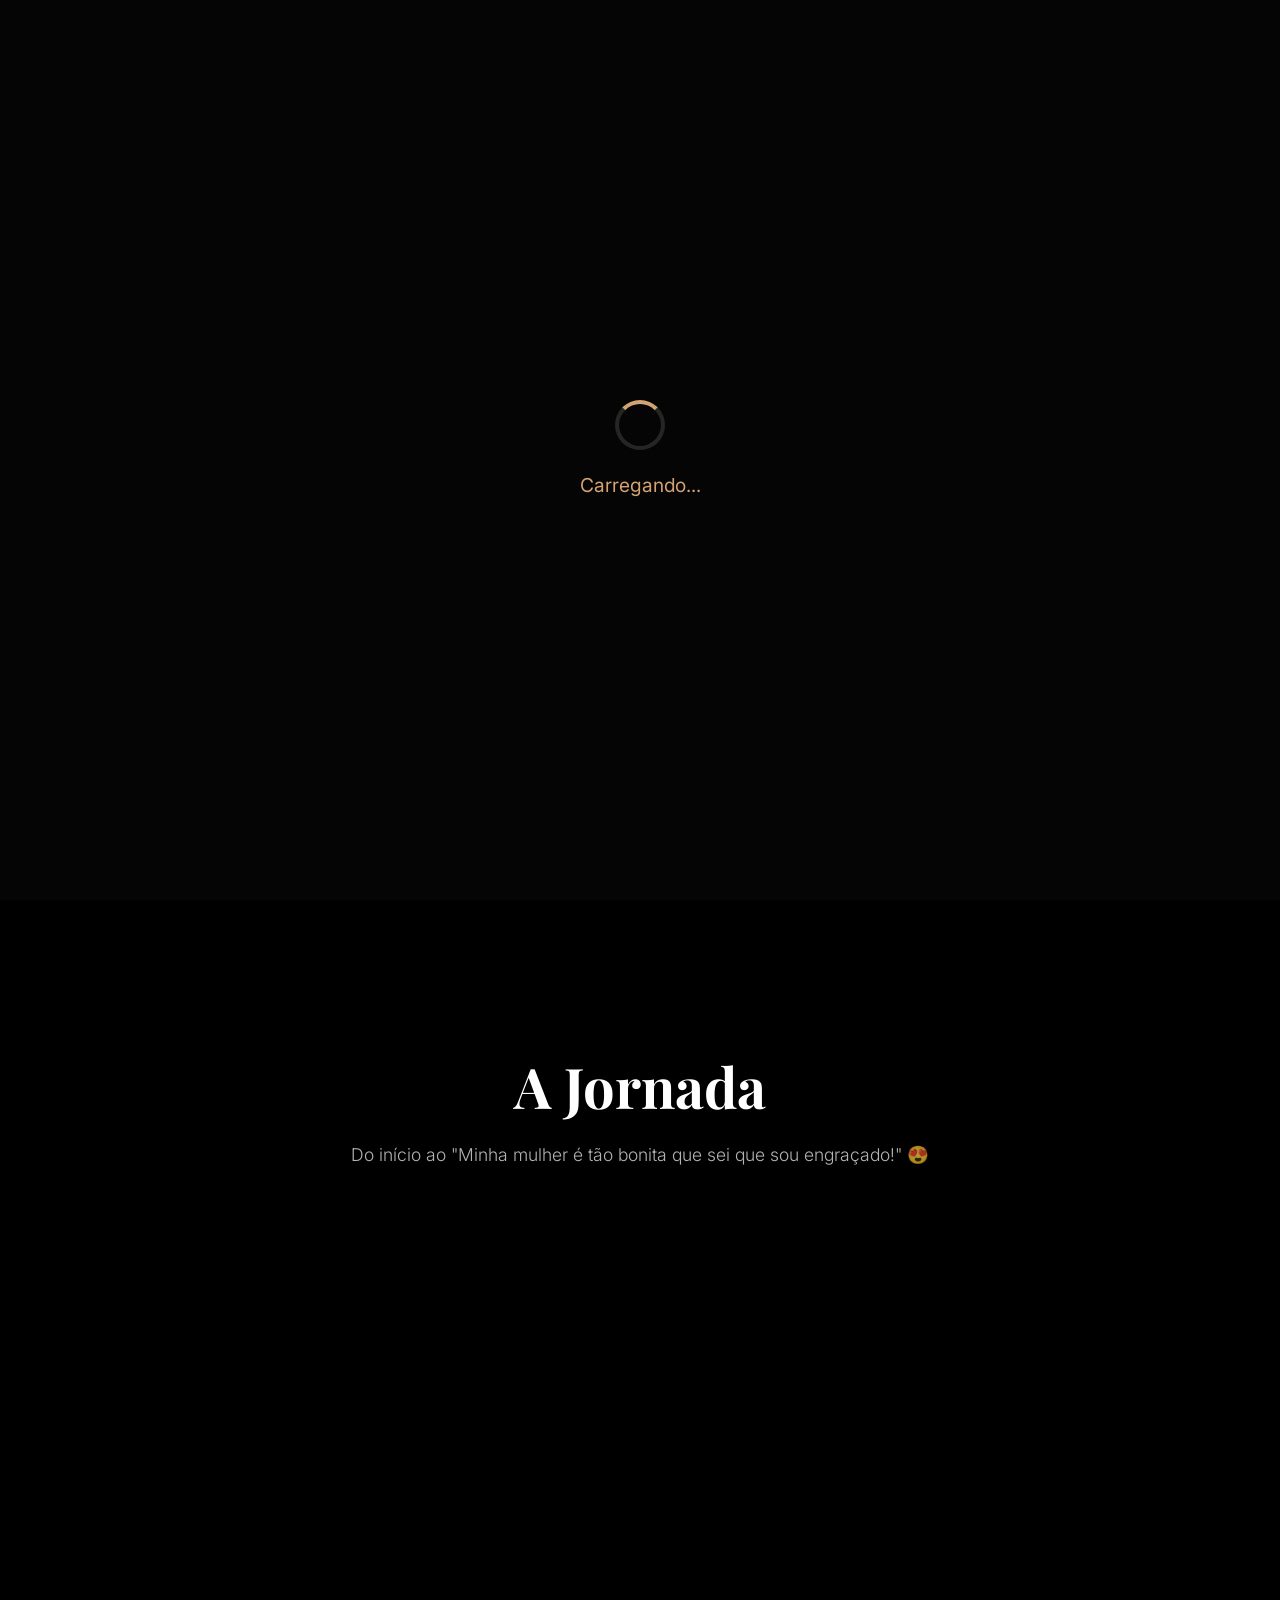
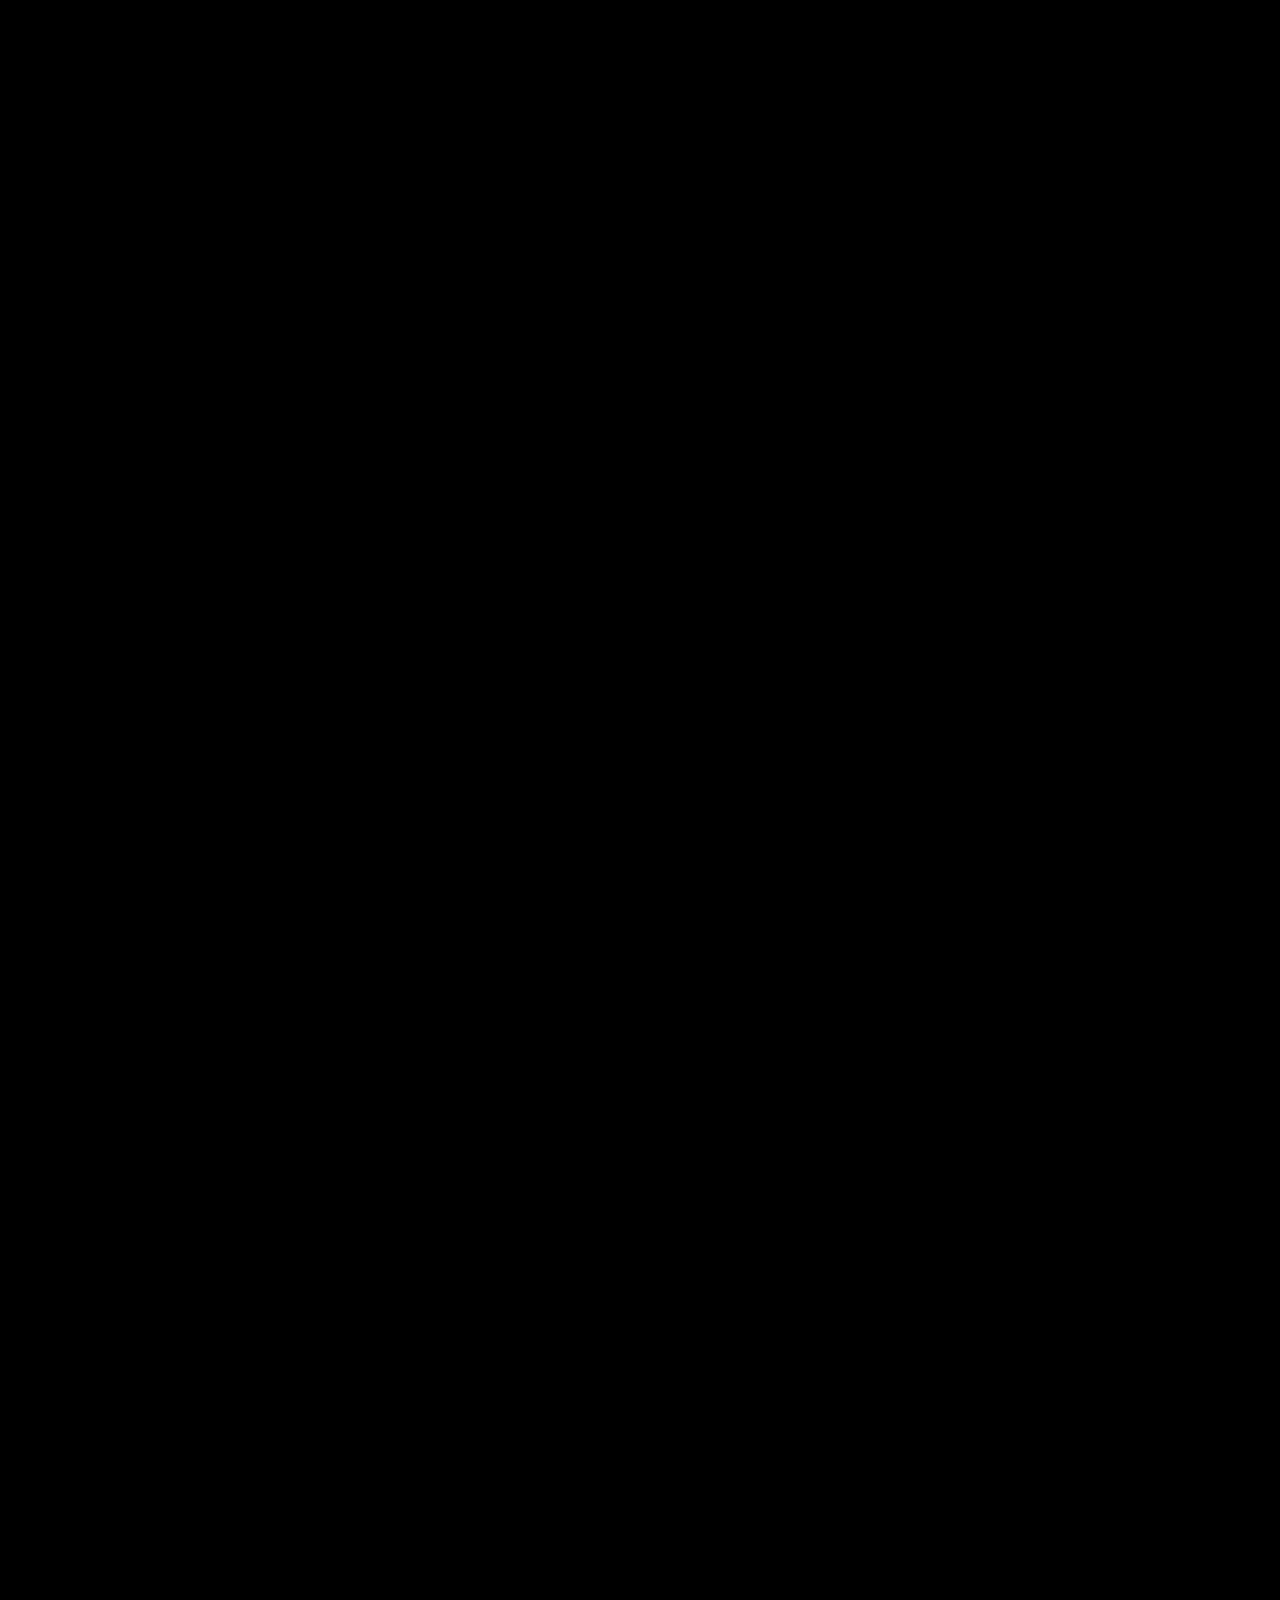
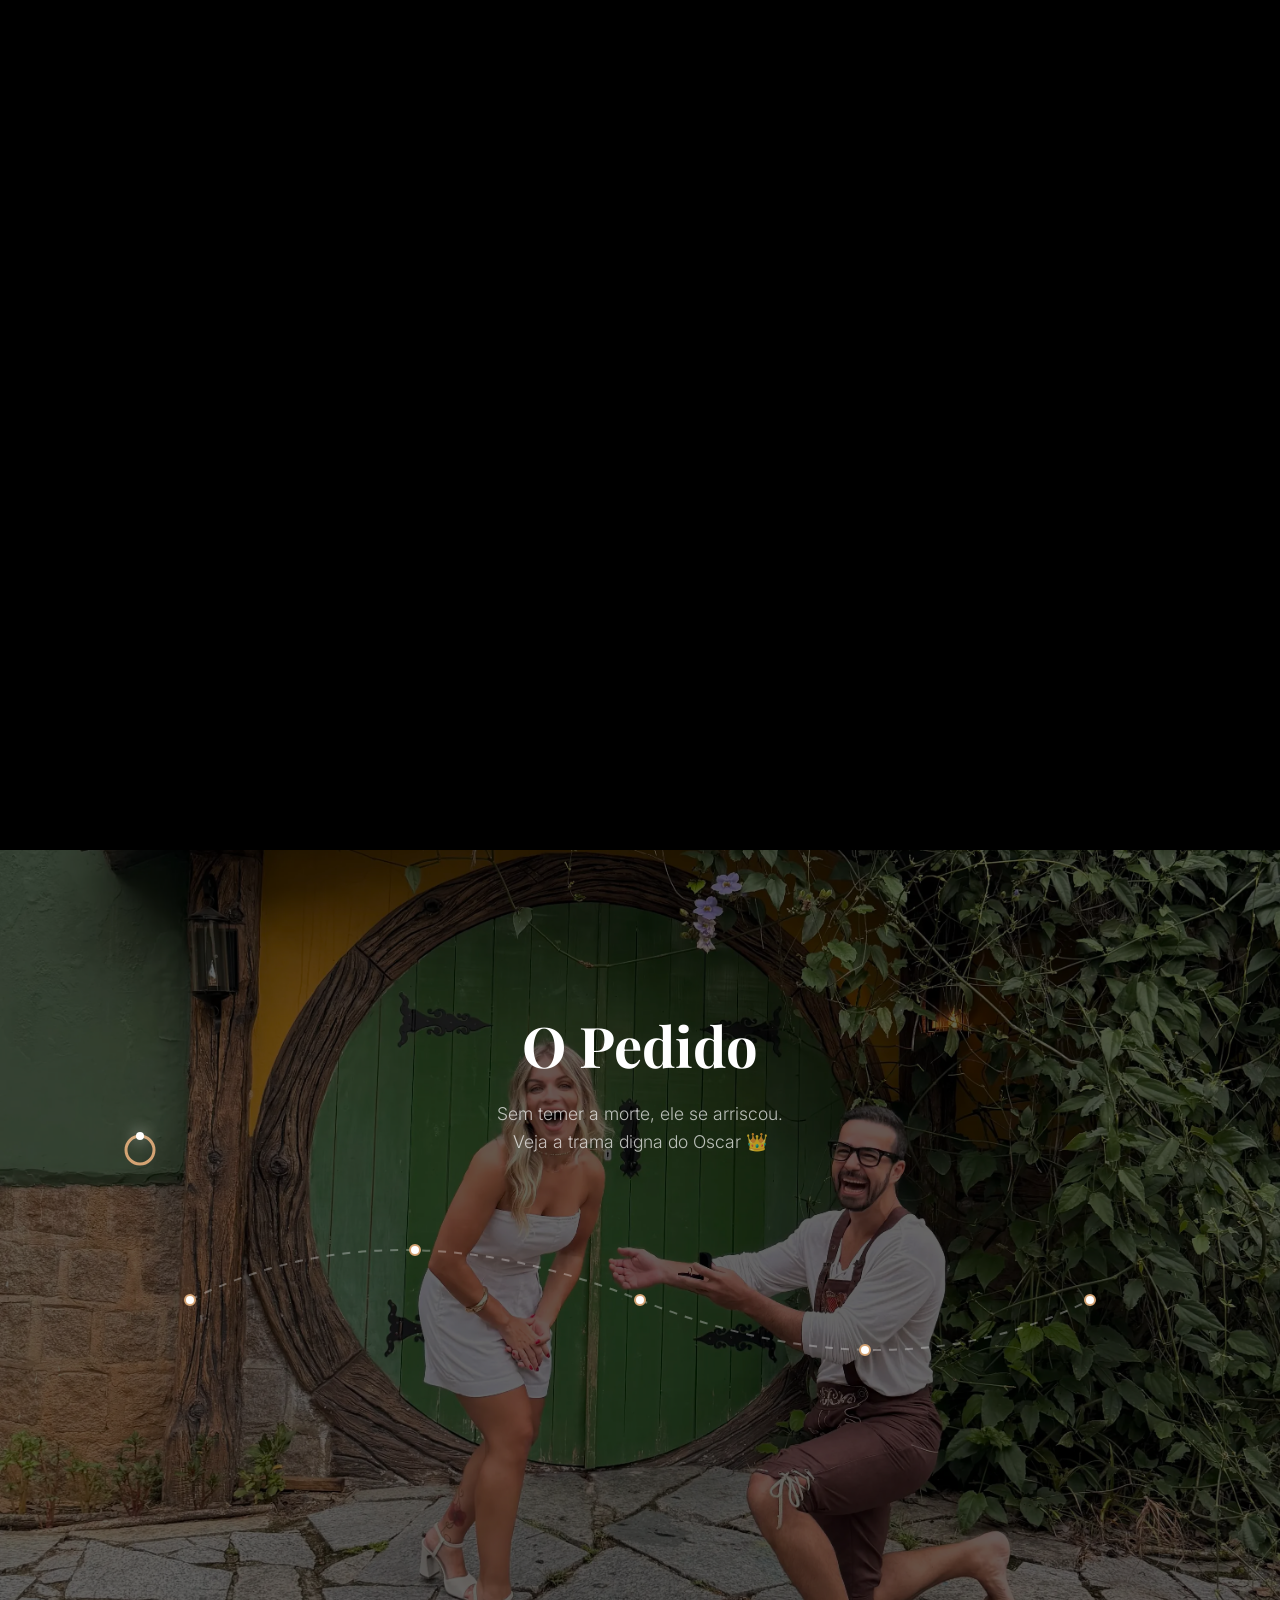
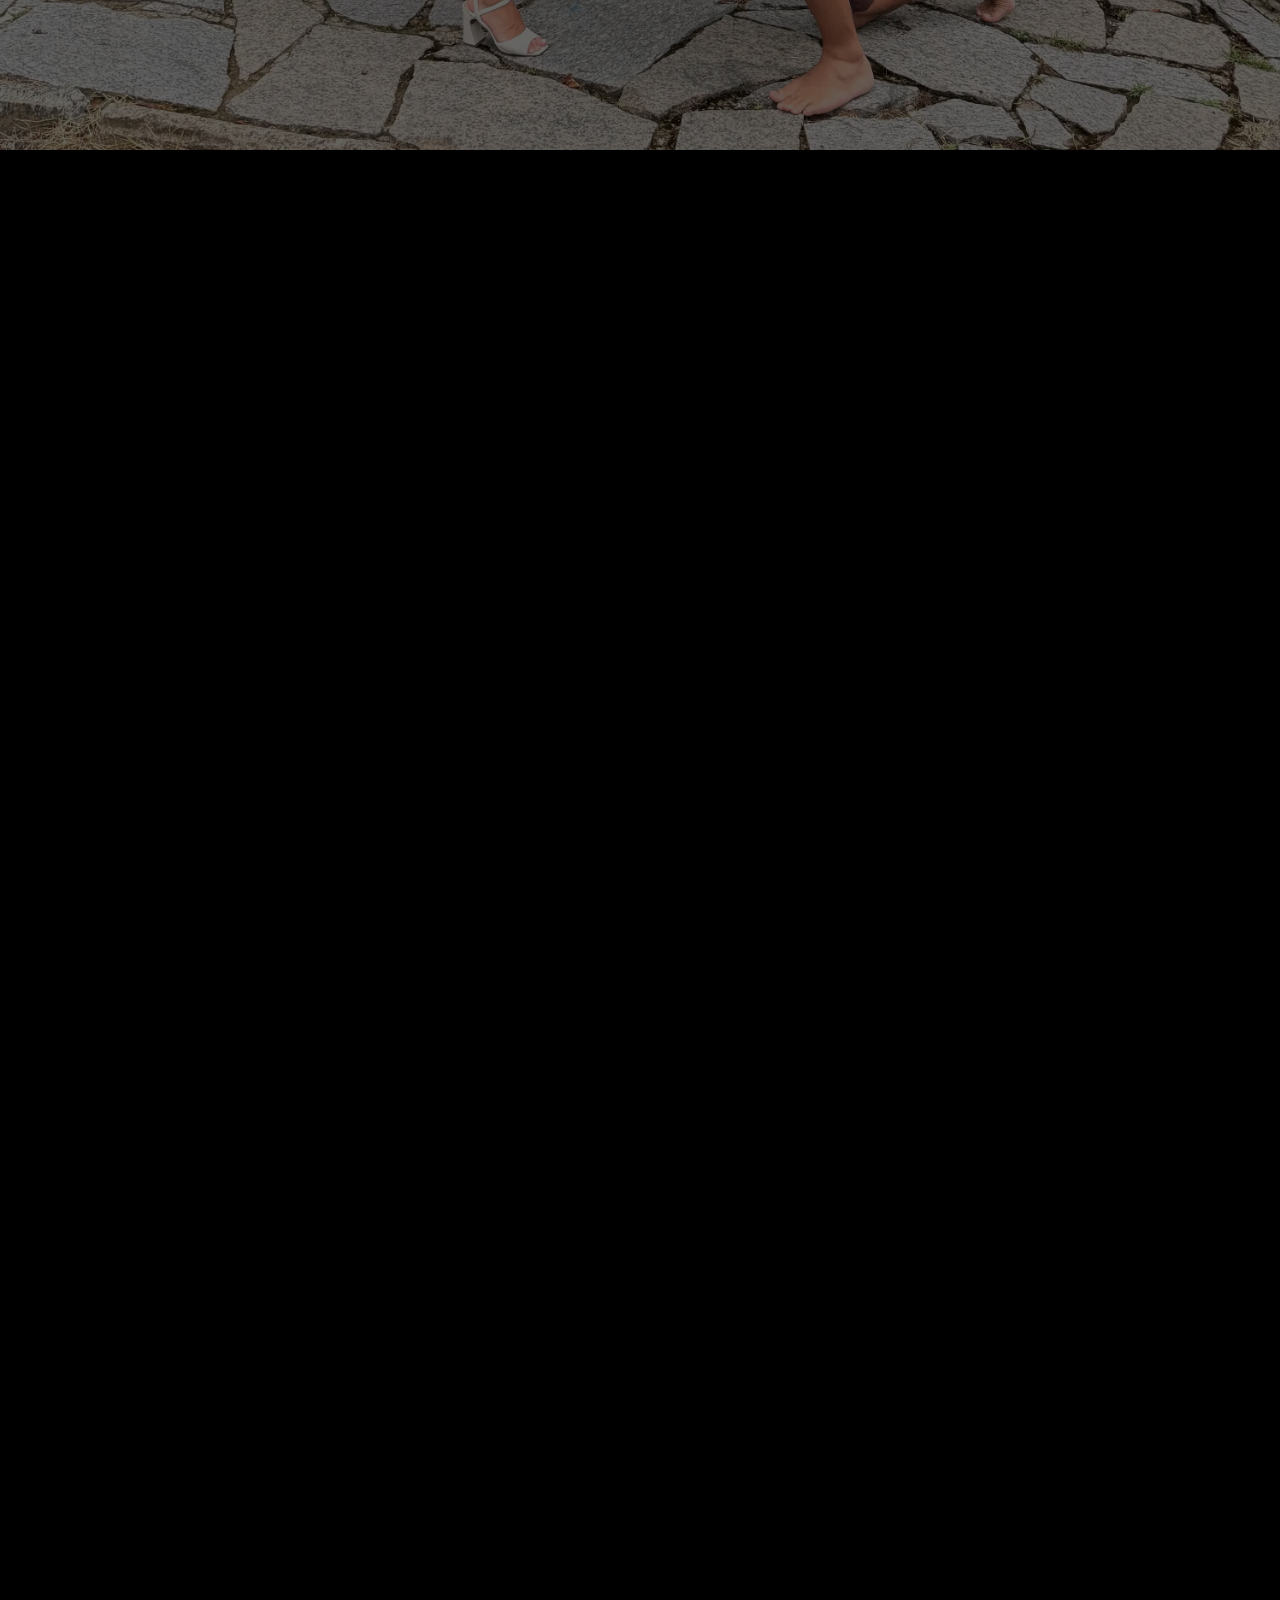
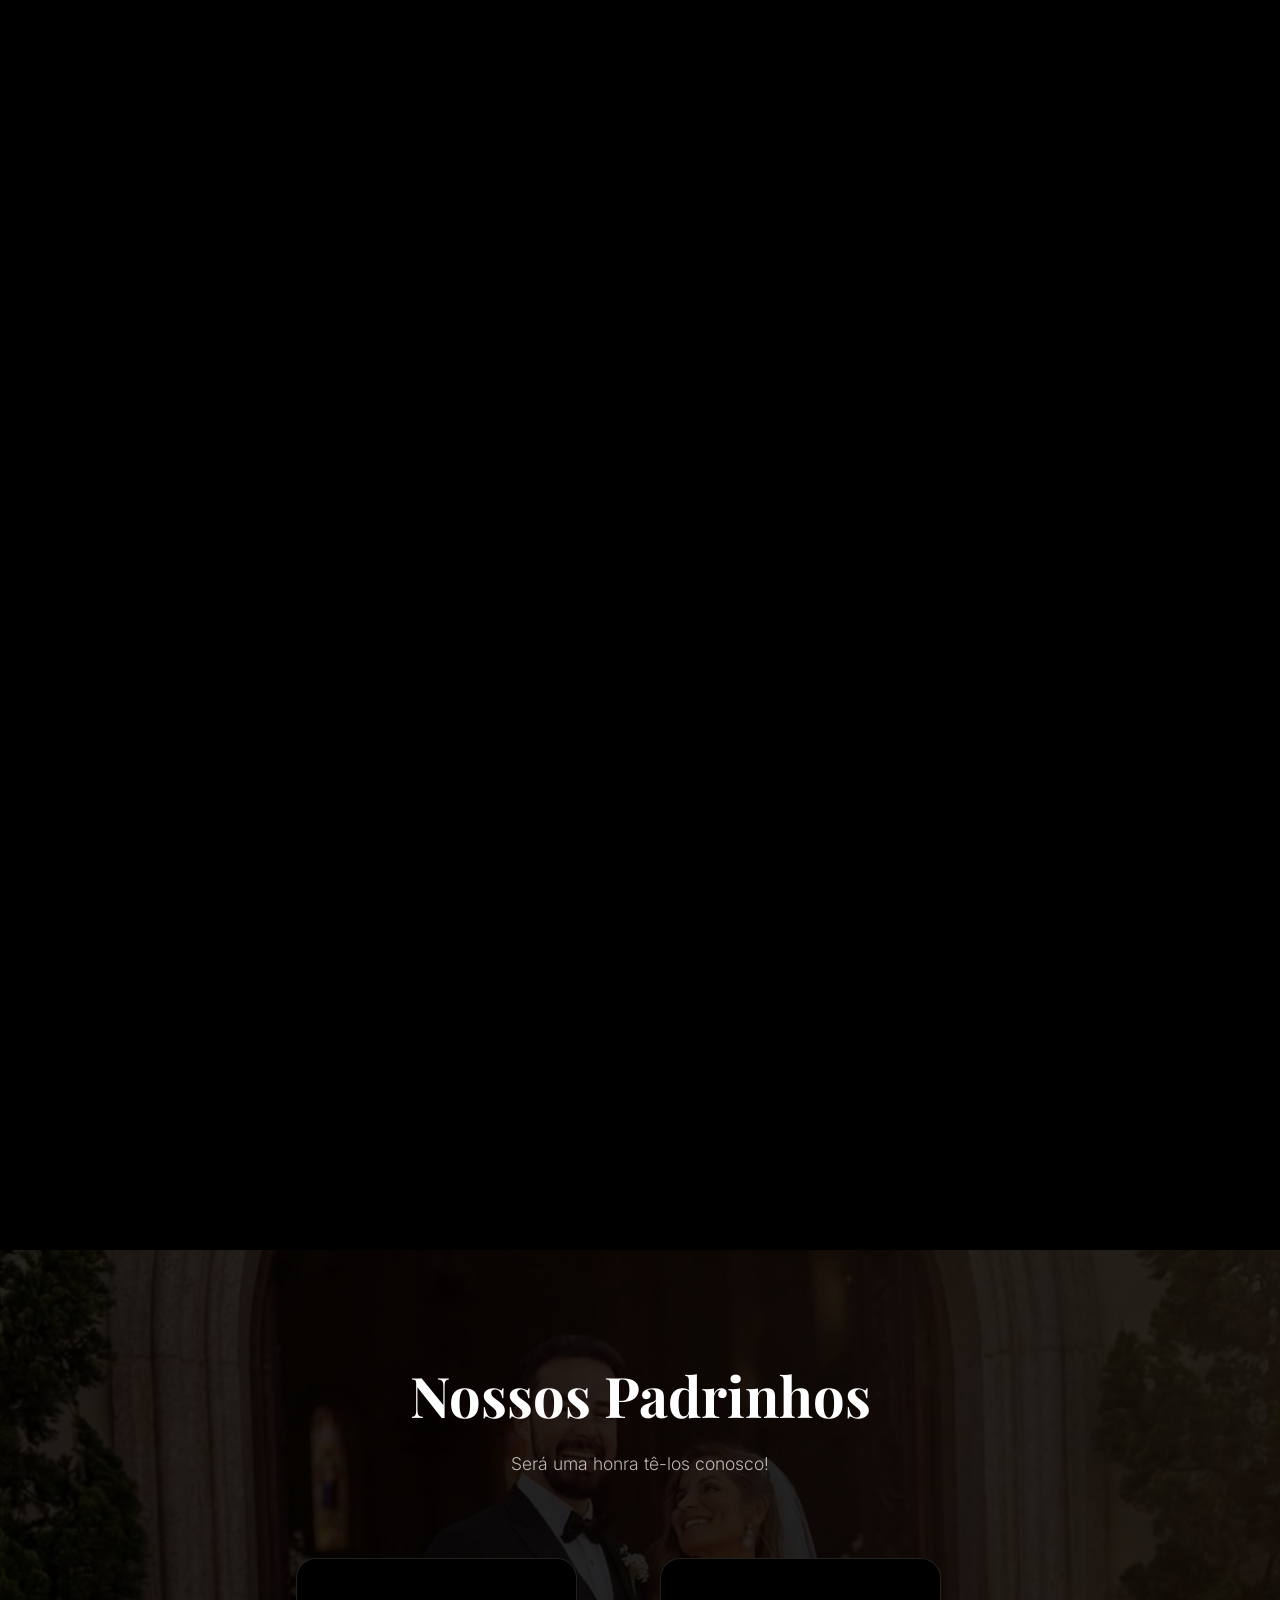
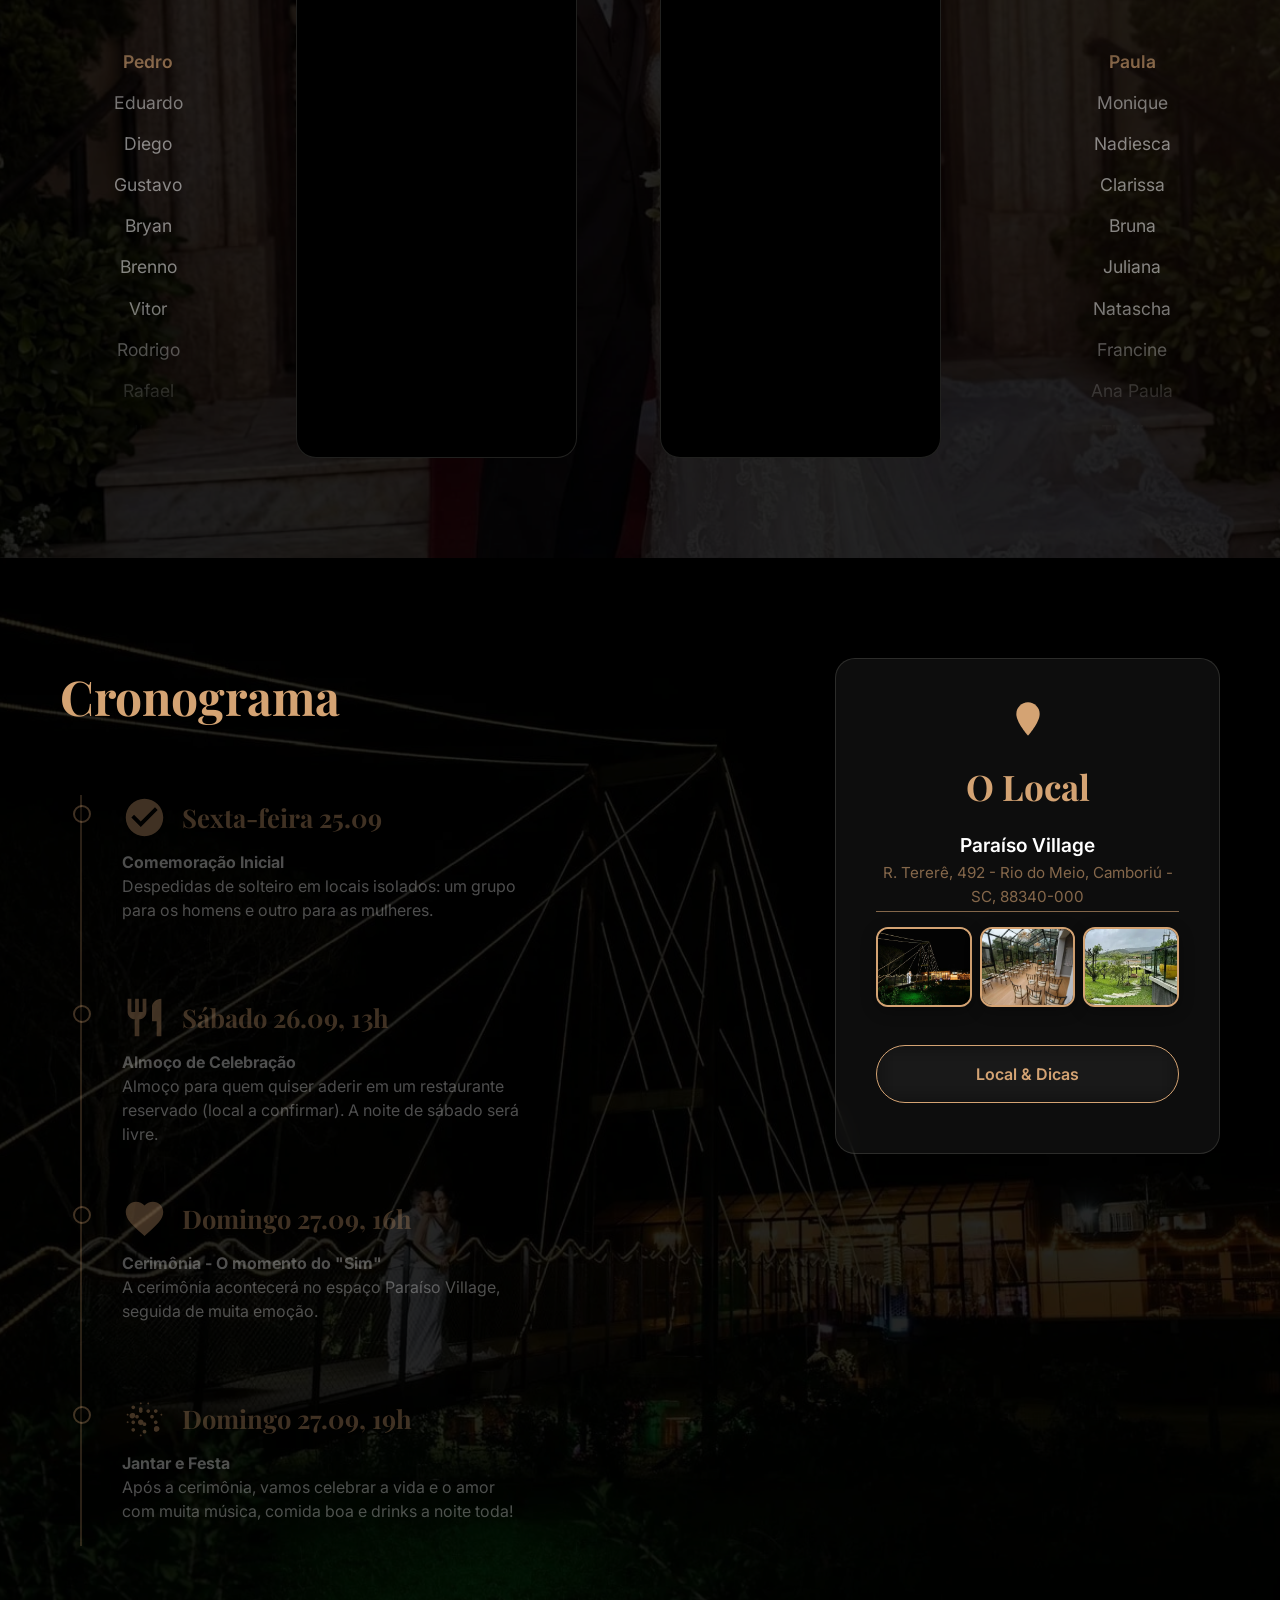
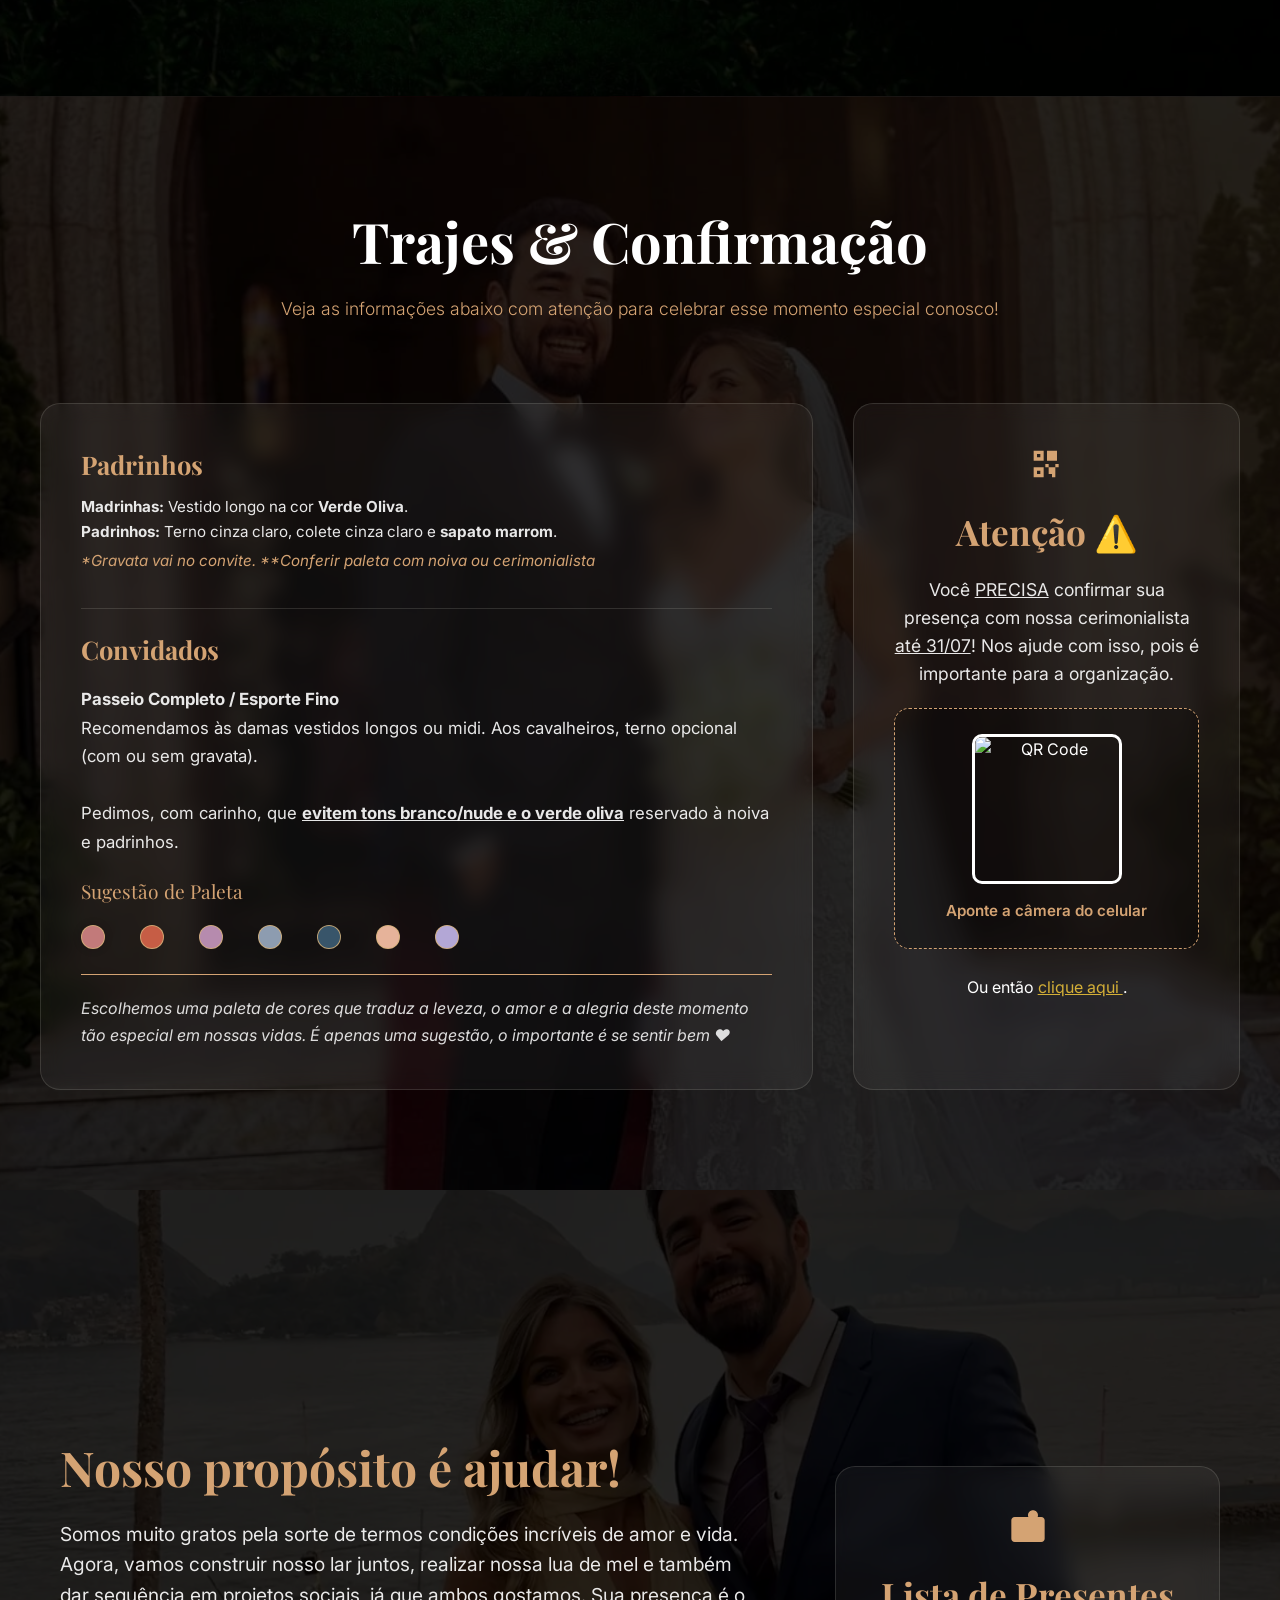
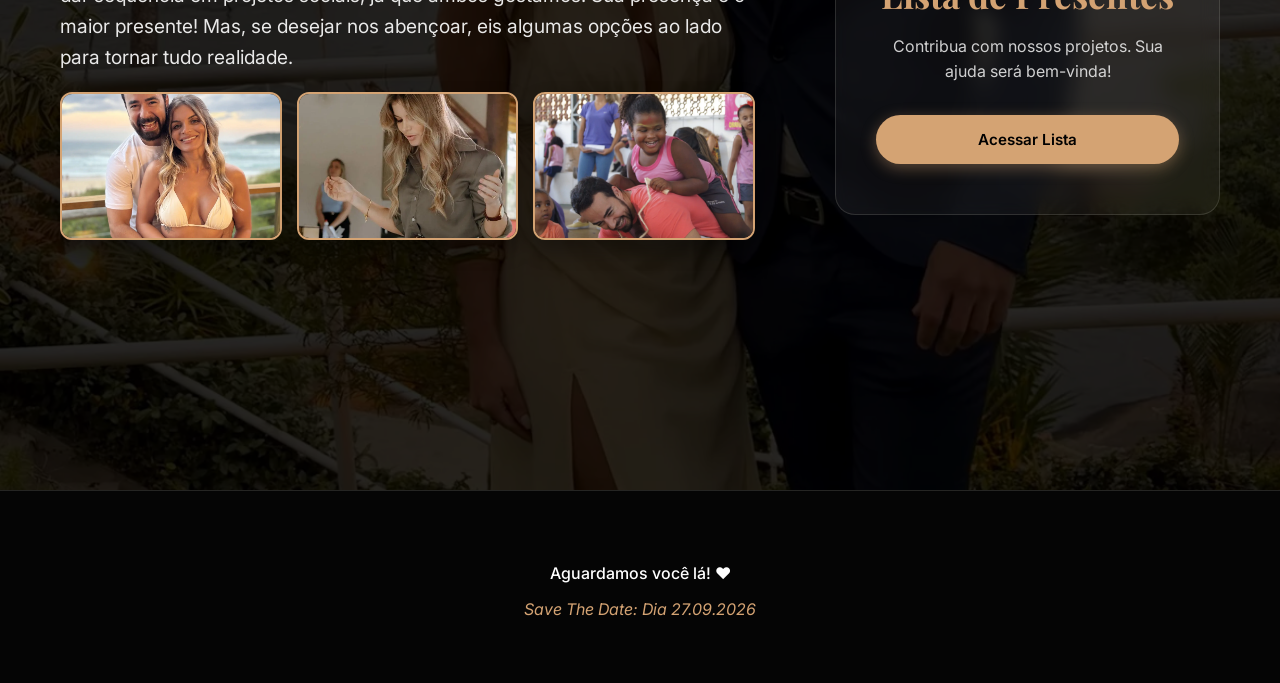
==== commit 07fd505e: "Add files via upload" ====
--- a/index.html
+++ b/index.html
@@ -701,28 +701,28 @@
                             <div class="timeline-step">
                                 <div class="timeline-icon">
                                     <svg viewBox="0 0 24 24"><path d="M12 2C6.48 2 2 6.48 2 12s4.48 10 10 10 10-4.48 10-10S17.52 2 12 2zm-2 15l-5-5 1.41-1.41L10 14.17l7.59-7.59L19 8l-9 9z"/></svg>
-                                    <h3>Sexta-feira</h3>
+                                    <h3>Sexta-feira 25.09</h3>
                                 </div>
                                 <p><strong>Comemoração Inicial</strong><br>Despedidas de solteiro em locais isolados: um grupo para os homens e outro para as mulheres.</p>
                             </div>
                             <div class="timeline-step">
                                 <div class="timeline-icon">
                                     <svg viewBox="0 0 24 24"><path d="M11 9H9V2H7v7H5V2H3v7c0 2.12 1.66 3.84 3.75 3.97V22h2.5v-9.03C11.34 12.84 13 11.12 13 9V2h-2v7zm5-3v8h2.5v8H21V2c-2.76 0-5 2.24-5 4z"/></svg>
-                                    <h3>Sábado, 13h</h3>
+                                    <h3>Sábado 26.09, 13h</h3>
                                 </div>
                                 <p><strong>Almoço de Celebração</strong><br>Almoço para quem quiser aderir em um restaurante reservado (local a confirmar). A noite de sábado será livre.</p>
                             </div>
                             <div class="timeline-step">
                                 <div class="timeline-icon">
                                     <svg viewBox="0 0 24 24"><path d="M12 21.35l-1.45-1.32C5.4 15.36 2 12.28 2 8.5 2 5.42 4.42 3 7.5 3c1.74 0 3.41.81 4.5 2.09C13.09 3.81 14.76 3 16.5 3 19.58 3 22 5.42 22 8.5c0 3.78-3.4 6.86-8.55 11.54L12 21.35z"/></svg>
-                                    <h3>Domingo, 16h</h3>
+                                    <h3>Domingo 27.09, 16h</h3>
                                 </div>
                                 <p><strong>Cerimônia - O momento do "Sim"</strong><br>A cerimônia acontecerá no espaço Paraíso Village, seguida de muita emoção.</p>
                             </div>
                             <div class="timeline-step">
                                 <div class="timeline-icon">
                                     <svg viewBox="0 0 24 24"><path d="M6 13c-.55 0-1 .45-1 1s.45 1 1 1 1-.45 1-1-.45-1-1-1zm0 4c-.55 0-1 .45-1 1s.45 1 1 1 1-.45 1-1-.45-1-1-1zm0-8c-.55 0-1 .45-1 1s.45 1 1 1 1-.45 1-1-.45-1-1-1zm-3 .5c-.28 0-.5.22-.5.5s.22.5.5.5.5-.22.5-.5-.22-.5-.5-.5zM6 5c-.55 0-1 .45-1 1s.45 1 1 1 1-.45 1-1-.45-1-1-1zm15 5.5c.28 0 .5-.22.5-.5s-.22-.5-.5-.5-.5.22-.5.5.22.5.5.5zM14 7c-.55 0-1 .45-1 1s.45 1 1 1 1-.45 1-1-.45-1-1-1zm0-3.5c-.28 0-.5.22-.5.5s.22.5.5.5.5-.22.5-.5-.22-.5-.5-.5zm-11 10c-.28 0-.5.22-.5.5s.22.5.5.5.5-.22.5-.5-.22-.5-.5-.5zm7 7c-.28 0-.5.22-.5.5s.22.5.5.5.5-.22.5-.5-.22-.5-.5-.5zm0-17c-.28 0-.5.22-.5.5s.22.5.5.5.5-.22.5-.5-.22-.5-.5-.5zM10 7c-.55 0-1 .45-1 1s.45 1 1 1 1-.45 1-1-.45-1-1-1zm0 5.5c-.83 0-1.5.67-1.5 1.5s.67 1.5 1.5 1.5 1.5-.67 1.5-1.5-.67-1.5-1.5-1.5zm8 .5c-.55 0-1 .45-1 1s.45 1 1 1 1-.45 1-1-.45-1-1-1zm0 4c-.55 0-1 .45-1 1s.45 1 1 1 1-.45 1-1-.45-1-1-1zM18 7c-.55 0-1 .45-1 1s.45 1 1 1 1-.45 1-1-.45-1-1-1zM5.5 9c-.83 0-1.5.67-1.5 1.5S4.67 12 5.5 12 7 11.33 7 10.5 6.33 9 5.5 9zm13 7c-.83 0-1.5.67-1.5 1.5s.67 1.5 1.5 1.5 1.5-.67 1.5-1.5-.67-1.5-1.5-1.5zm0-8.5c-.28 0-.5.22-.5.5s.22.5.5.5.5-.22.5-.5-.22-.5-.5-.5zM12 14c-.55 0-1 .45-1 1s.45 1 1 1 1-.45 1-1-.45-1-1-1zm0 4c-.55 0-1 .45-1 1s.45 1 1 1 1-.45 1-1-.45-1-1-1zm4-8c-.55 0-1 .45-1 1s.45 1 1 1 1-.45 1-1-.45-1-1-1zm-8 0c-.55 0-1 .45-1 1s.45 1 1 1 1-.45 1-1-.45-1-1-1zm2-4c-.55 0-1 .45-1 1s.45 1 1 1 1-.45 1-1-.45-1-1-1z"/></svg>
-                                    <h3>Domingo, 19h</h3>
+                                    <h3>Domingo 27.09, 19h</h3>
                                 </div>
                                 <p><strong>Jantar e Festa</strong><br>Após a cerimônia, vamos celebrar a vida e o amor com muita música, comida boa e drinks a noite toda!</p>
                             </div>
@@ -778,42 +778,117 @@
                         <h3 style="color: var(--gold); margin: 0 0 15px 0; font-family: 'Playfair Display', serif; font-size: 1.6rem;">Convidados</h3>
                         <p style="color: rgba(255,255,255,0.9); margin-bottom: 20px; line-height: 1.7; font-size: 1.05rem;">
                             <strong>Passeio Completo / Esporte Fino</strong><br>
-                            Recomendamos às damas vestidos longos ou midi. Aos cavalheiros, terno (com ou sem gravata) será ideal.
+                            Recomendamos às damas vestidos longos ou midi. Aos cavalheiros, terno opcional (com ou sem gravata).
                             <br><br>Pedimos, com carinho, que <strong><u>evitem tons branco/nude e o verde oliva</u></strong> reservado à noiva e padrinhos.
                         </p>
 
                         <div style="margin-bottom: 25px;">
-    <p style="color: var(--gold); margin: 0 0 5px 0; font-family: 'Playfair Display', serif; font-size: 1.2rem;">Sugestão aos Convidados</p>
+    <p style="color: var(--gold); margin: 0 0 5px 0; font-family: 'Playfair Display', serif; font-size: 1.2rem;">Sugestão de Paleta</p>
     
-<div style="display: flex; gap: 15px; flex-wrap: wrap; margin-top: 20px;">
-    <div style="display: flex; align-items: center; gap: 10px;">
-        <div style="width: 35px; height: 35px; border-radius: 50%; background: #C27A7A; border: 2px solid var(--gold);"></div>
-        <span style="color: rgba(255,255,255,0.85); font-size: 0.9rem;">Rosé Antigo</span>
-    </div>
-    
-    <div style="display: flex; align-items: center; gap: 10px;">
-        <div style="width: 35px; height: 35px; border-radius: 50%; background: #C65D45; border: 2px solid var(--gold);"></div>
-        <span style="color: rgba(255,255,255,0.85); font-size: 0.9rem;">Terracota</span>
-    </div>
-    
-    <div style="display: flex; align-items: center; gap: 10px;">
-        <div style="width: 35px; height: 35px; border-radius: 50%; background: #B68BAE; border: 2px solid var(--gold);"></div>
-        <span style="color: rgba(255,255,255,0.85); font-size: 0.9rem;">Malva</span>
-    </div>
-
-    <div style="display: flex; align-items: center; gap: 10px;">
-        <div style="width: 35px; height: 35px; border-radius: 50%; background: #BCA7C1; border: 2px solid var(--gold);"></div>
-        <span style="color: rgba(255,255,255,0.85); font-size: 0.9rem;">Azul Serenity</span>
-    </div>
-
-    <div style="display: flex; align-items: center; gap: 10px;">
-        <div style="width: 35px; height: 35px; border-radius: 50%; background: #BDB7B2; border: 2px solid var(--gold);"></div>
-        <span style="color: rgba(255,255,255,0.85); font-size: 0.9rem;">Cinza Claro</span>
-    </div>
+<div style="
+    display: flex;
+    flex-wrap: wrap;
+    gap: 18px 26px;
+    margin-top: 18px;
+">
+
+    <div style="display:flex; align-items:center; gap:9px;">
+        <div style="
+            width: 24px;
+            height: 24px;
+            border-radius: 50%;
+            background:#C27A7A;
+            border:1.5px solid rgba(212,175,120,0.85);
+            box-shadow: 0 0 8px rgba(0,0,0,0.18);
+        "></div>
+        <span style="
+            color: rgba(255,255,255,0.88);
+            font-size: 0.95rem;
+            font-weight: 500;
+        "></span>
+    </div>
+
+    <div style="display:flex; align-items:center; gap:9px;">
+        <div style="
+            width: 24px;
+            height: 24px;
+            border-radius: 50%;
+            background:#C65D45;
+            border:1.5px solid rgba(212,175,120,0.85);
+        "></div>
+        <span style="color: rgba(255,255,255,0.88); font-size:0.95rem; font-weight:500;">
+            
+        </span>
+    </div>
+
+    <div style="display:flex; align-items:center; gap:9px;">
+        <div style="
+            width:24px;
+            height:24px;
+            border-radius:50%;
+            background:#B68BAE;
+            border:1.5px solid rgba(212,175,120,0.85);
+        "></div>
+        <span style="color: rgba(255,255,255,0.88); font-size:0.95rem; font-weight:500;">
+            
+        </span>
+    </div>
+
+    <div style="display:flex; align-items:center; gap:9px;">
+        <div style="
+            width:24px;
+            height:24px;
+            border-radius:50%;
+            background:#8D9CB0;
+            border:1.5px solid rgba(212,175,120,0.85);
+        "></div>
+        <span style="color: rgba(255,255,255,0.88); font-size:0.95rem; font-weight:500;">
+             
+        </span>
+    </div>
+
+    <div style="display:flex; align-items:center; gap:9px;">
+        <div style="
+            width:24px;
+            height:24px;
+            border-radius:50%;
+            background:#38556A;
+            border:1.5px solid rgba(212,175,120,0.85);
+        "></div>
+        <span style="color: rgba(255,255,255,0.88); font-size:0.95rem; font-weight:500;">
+        </span>
+    </div>
+
+    <div style="display:flex; align-items:center; gap:9px;">
+        <div style="
+            width:24px;
+            height:24px;
+            border-radius:50%;
+            background:#E6B39A;
+            border:1.5px solid rgba(212,175,120,0.85);
+        "></div>
+        <span style="color: rgba(255,255,255,0.88); font-size:0.95rem; font-weight:500;">
+            
+        </span>
+    </div>
+
+    <div style="display:flex; align-items:center; gap:9px;">
+        <div style="
+            width:24px;
+            height:24px;
+            border-radius:50%;
+            background:#B3A7D6;
+            border:1.5px solid rgba(212,175,120,0.85);
+        "></div>
+        <span style="color: rgba(255,255,255,0.88); font-size:0.95rem; font-weight:500;">
+            
+        </span>
+    </div>
+
 </div>
 </div>
                         <p style="color: rgba(255,255,255,0.85); line-height: 1.7; font-style: italic; font-size: 1rem; border-top: 1px solid var(--gold); padding-top: 20px;">
-                            O mais importante é se sentir bem para celebrar este momento conosco. ❤️
+                            Escolhemos uma paleta de cores que traduz a leveza, o amor e a alegria deste momento tão especial em nossas vidas. É apenas uma sugestão, o importante é se sentir bem ❤️
                         </p>
                     </div>
                     
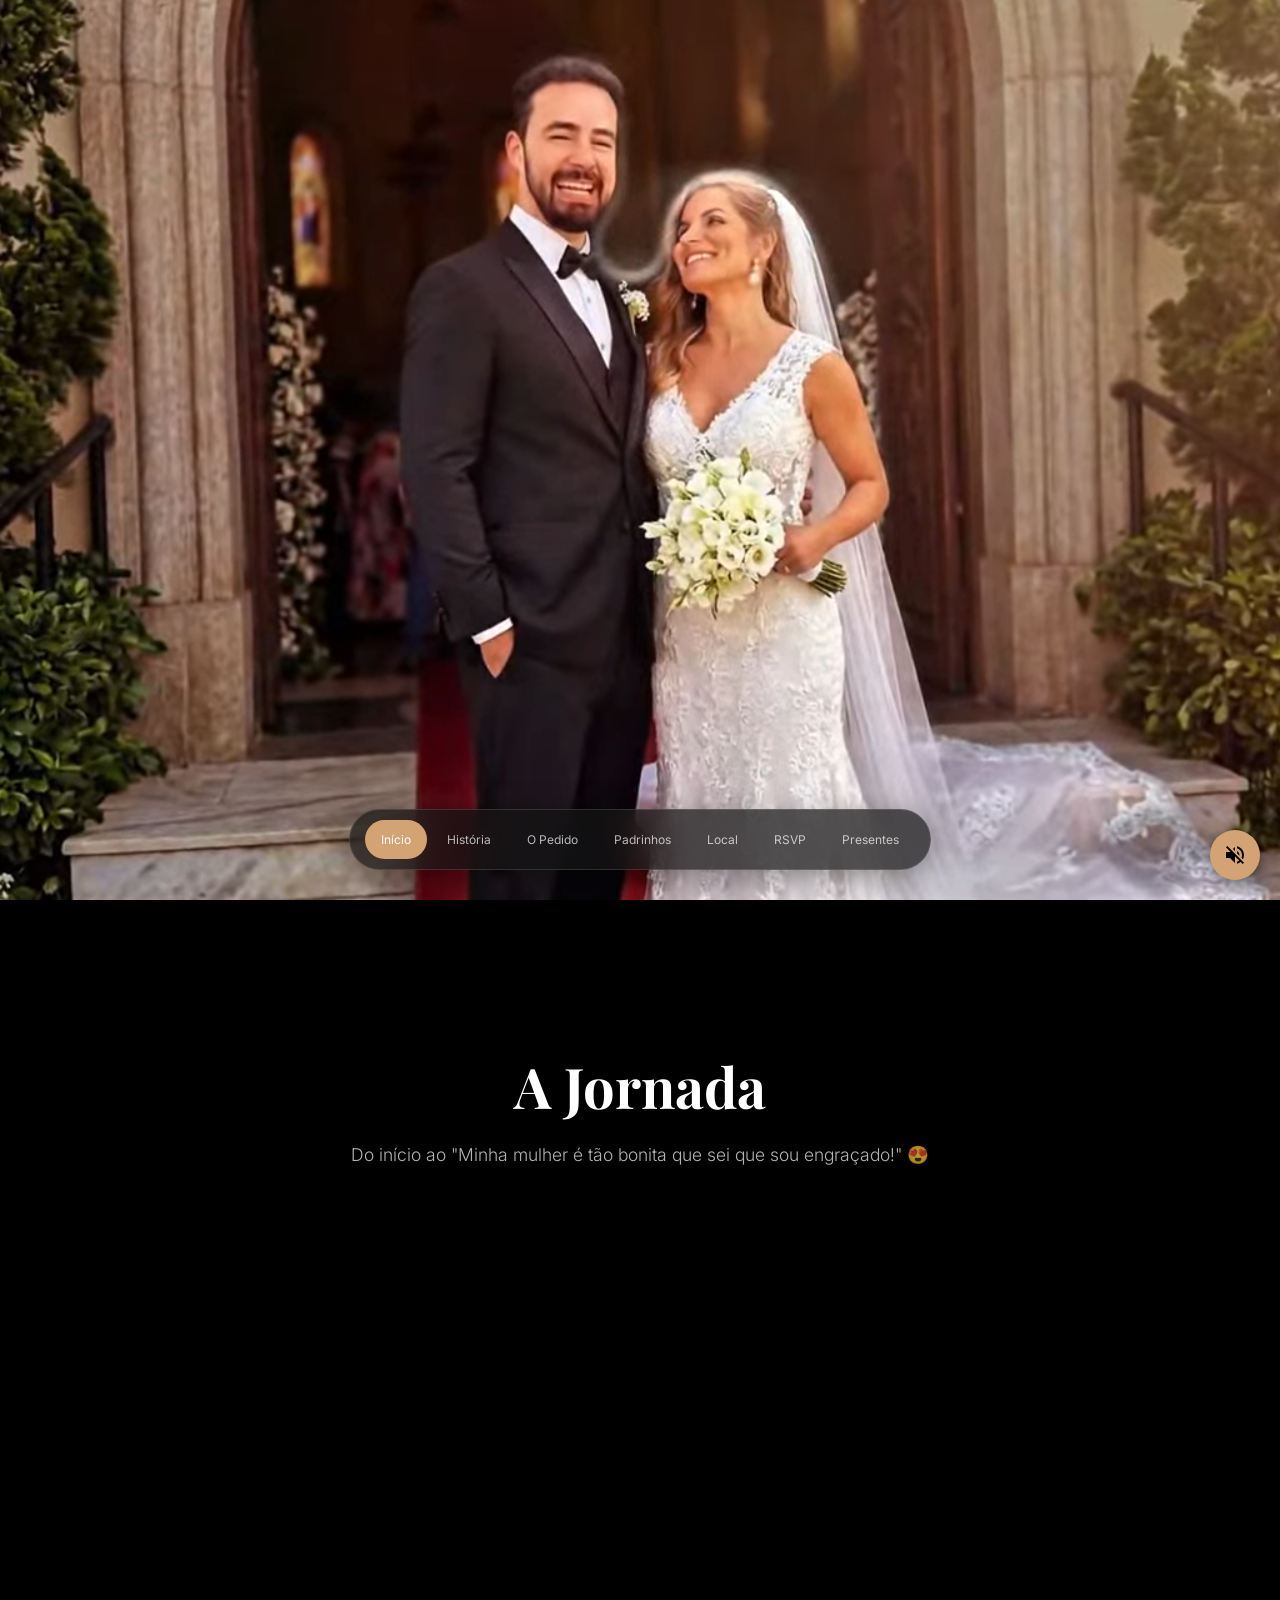
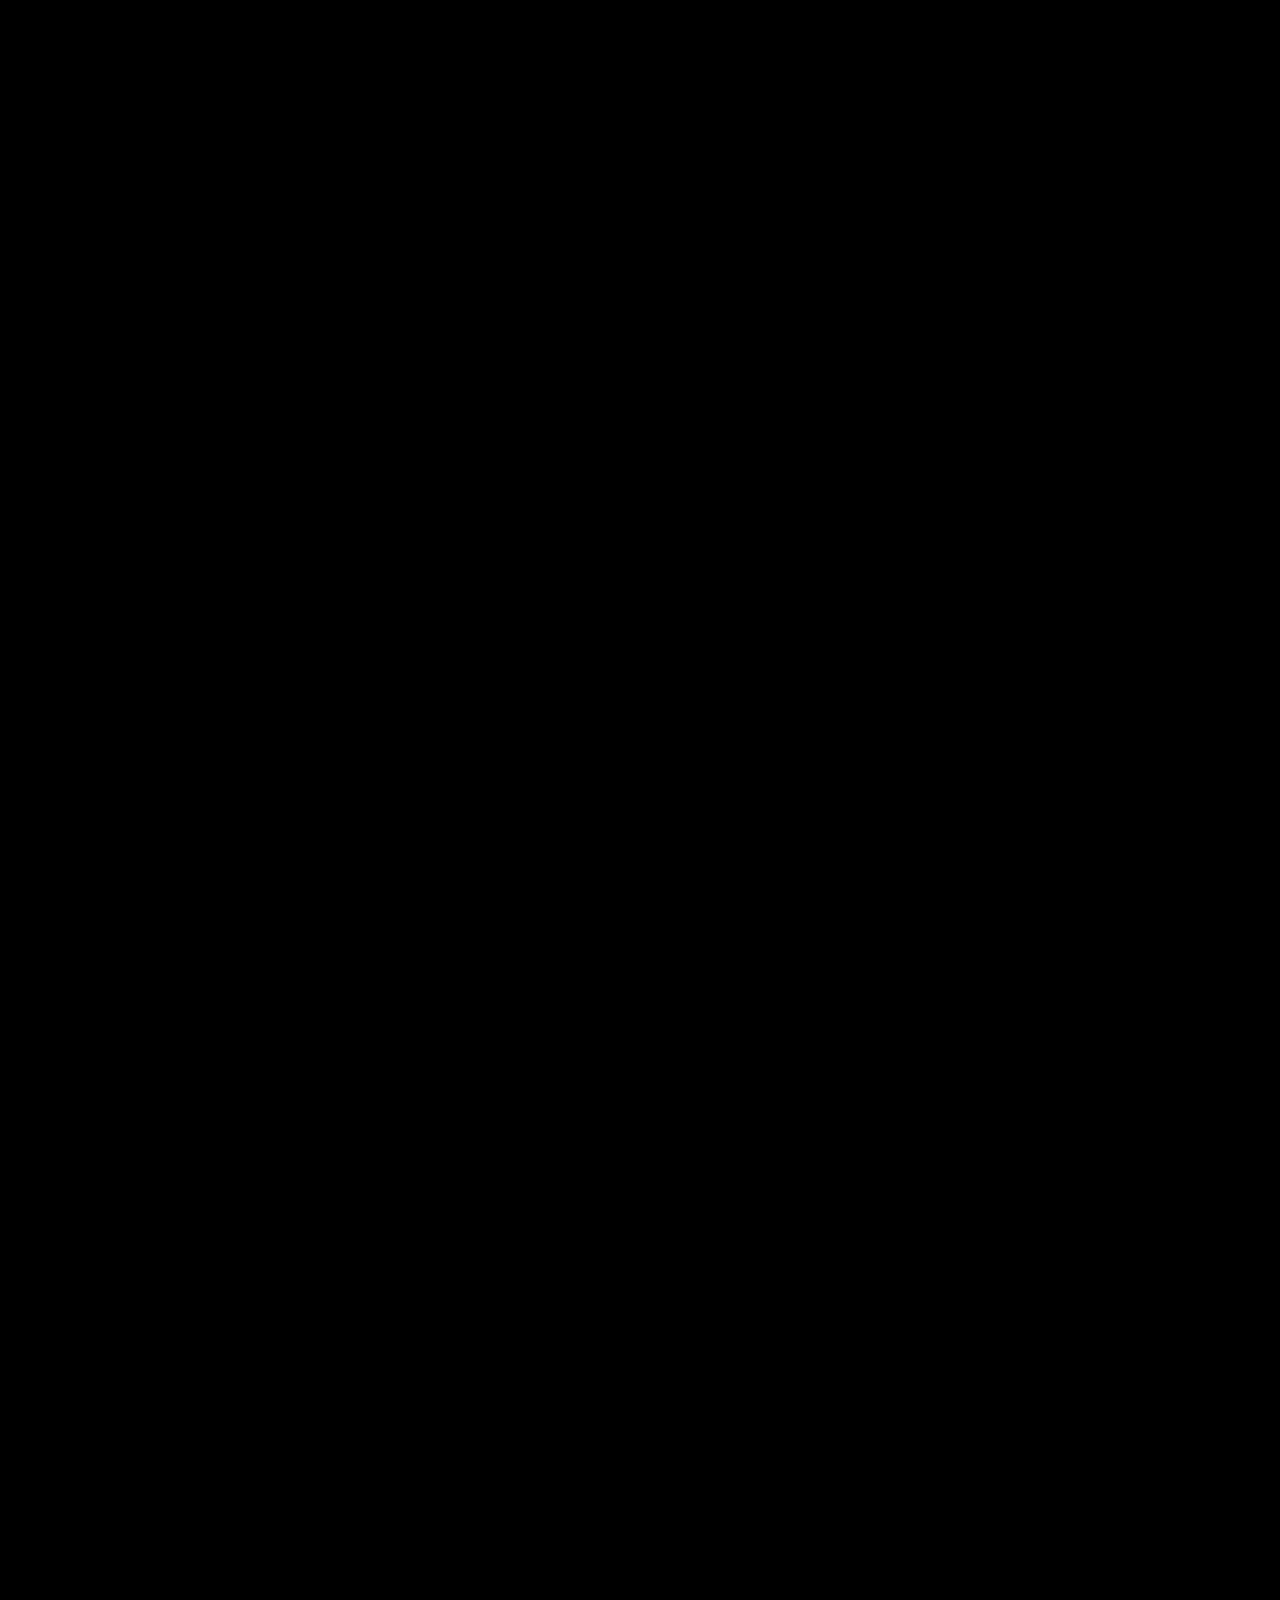
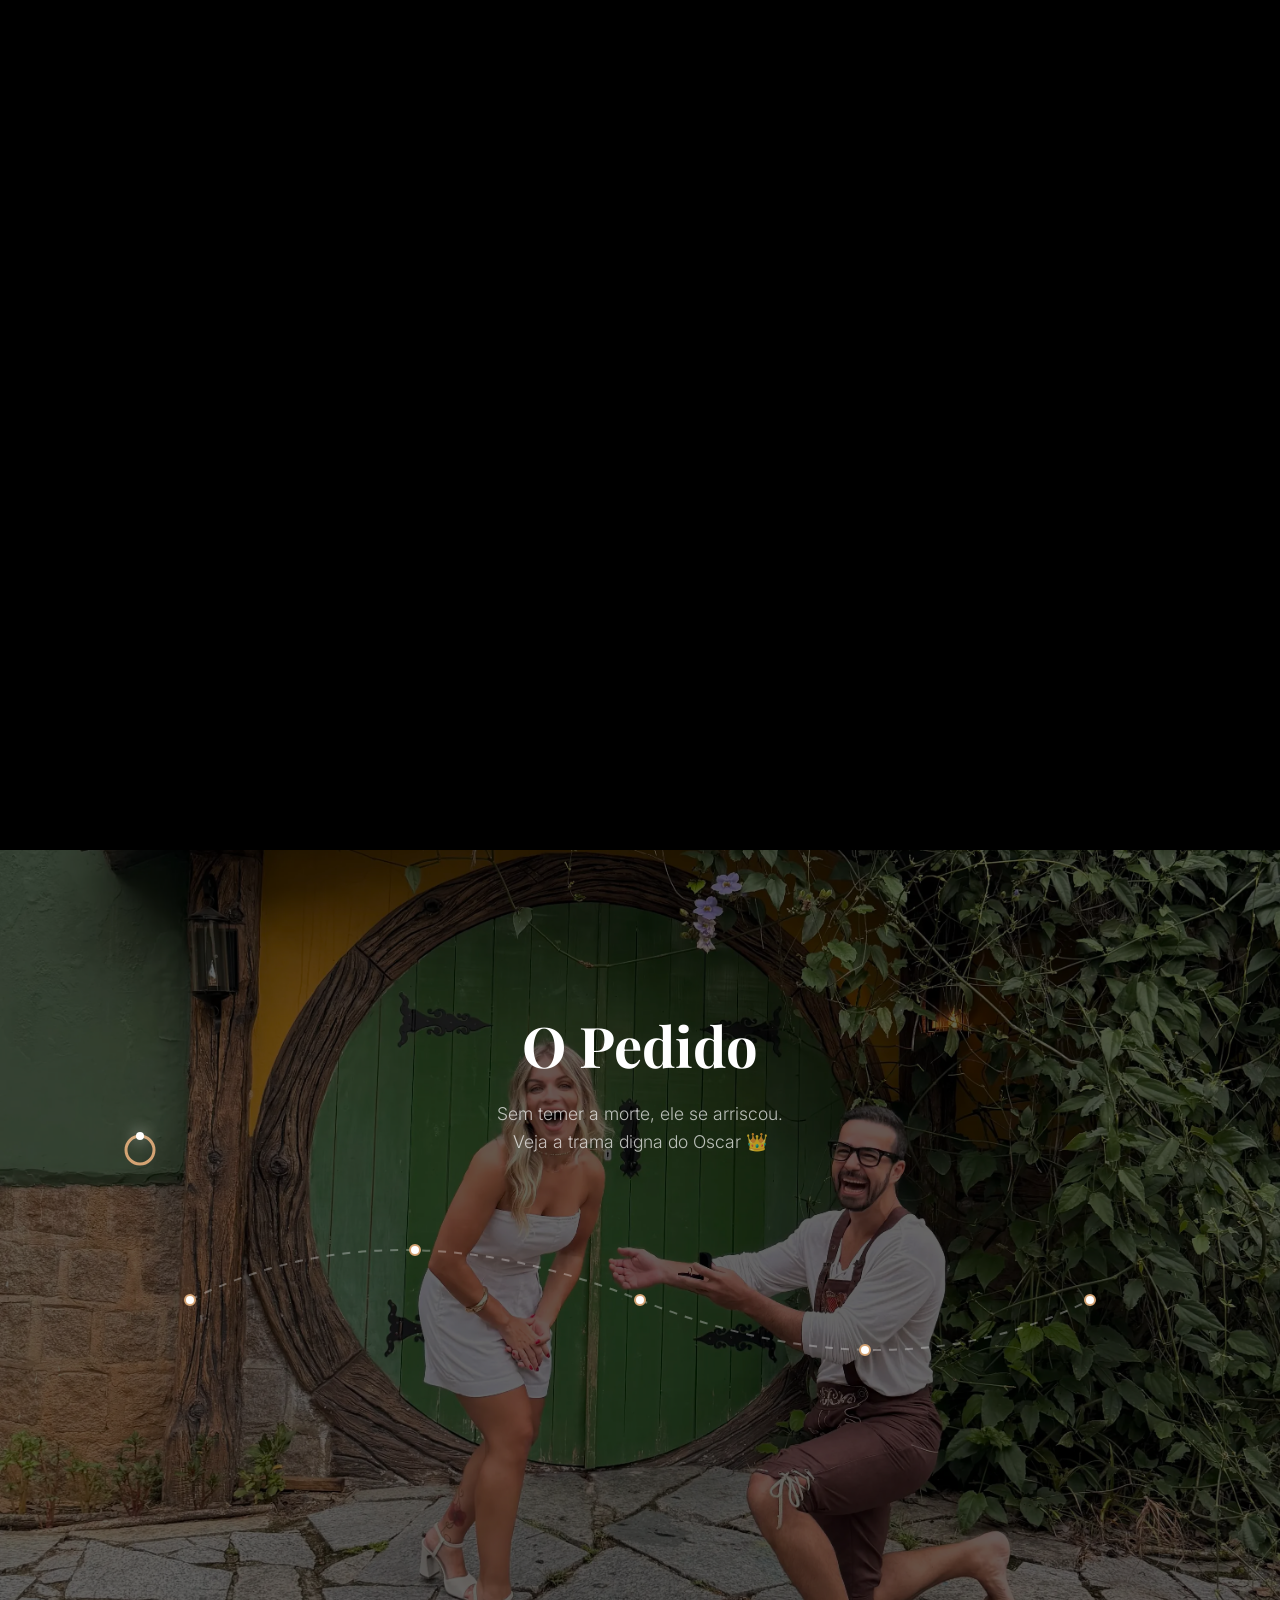
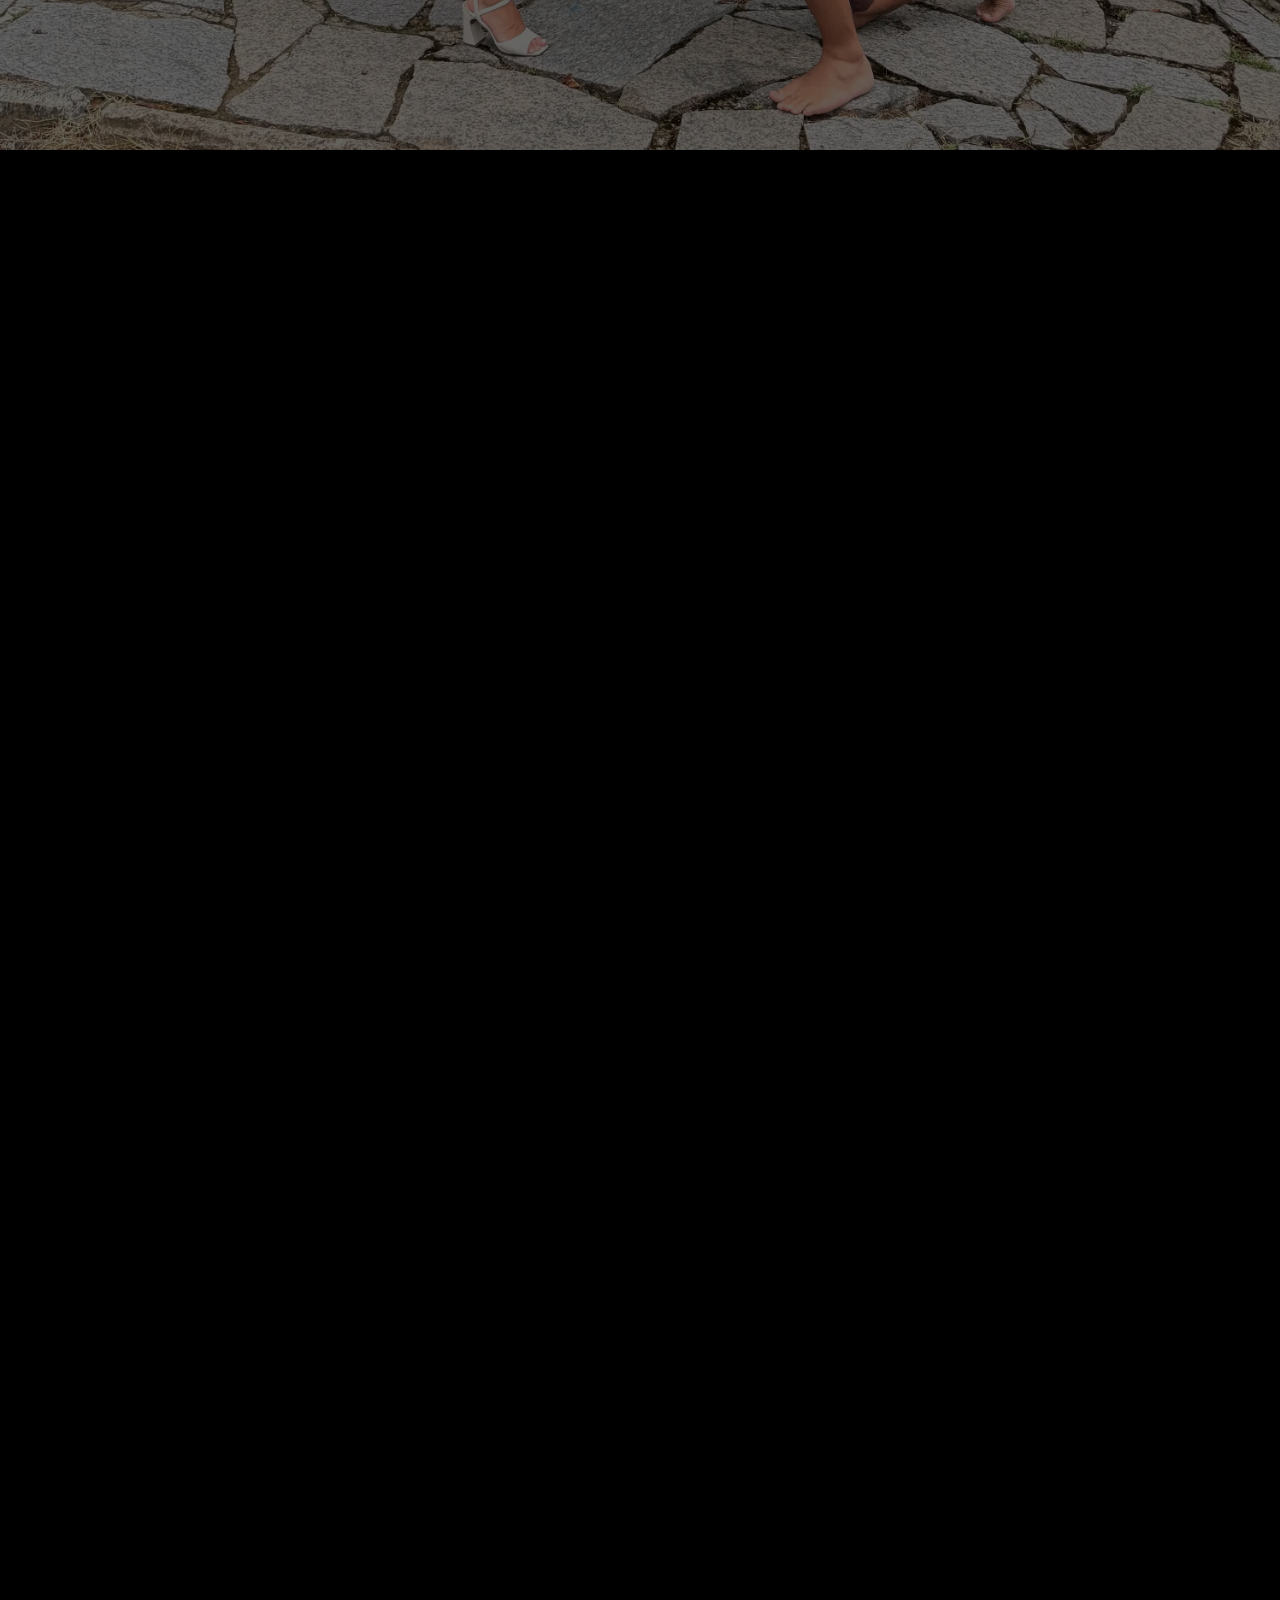
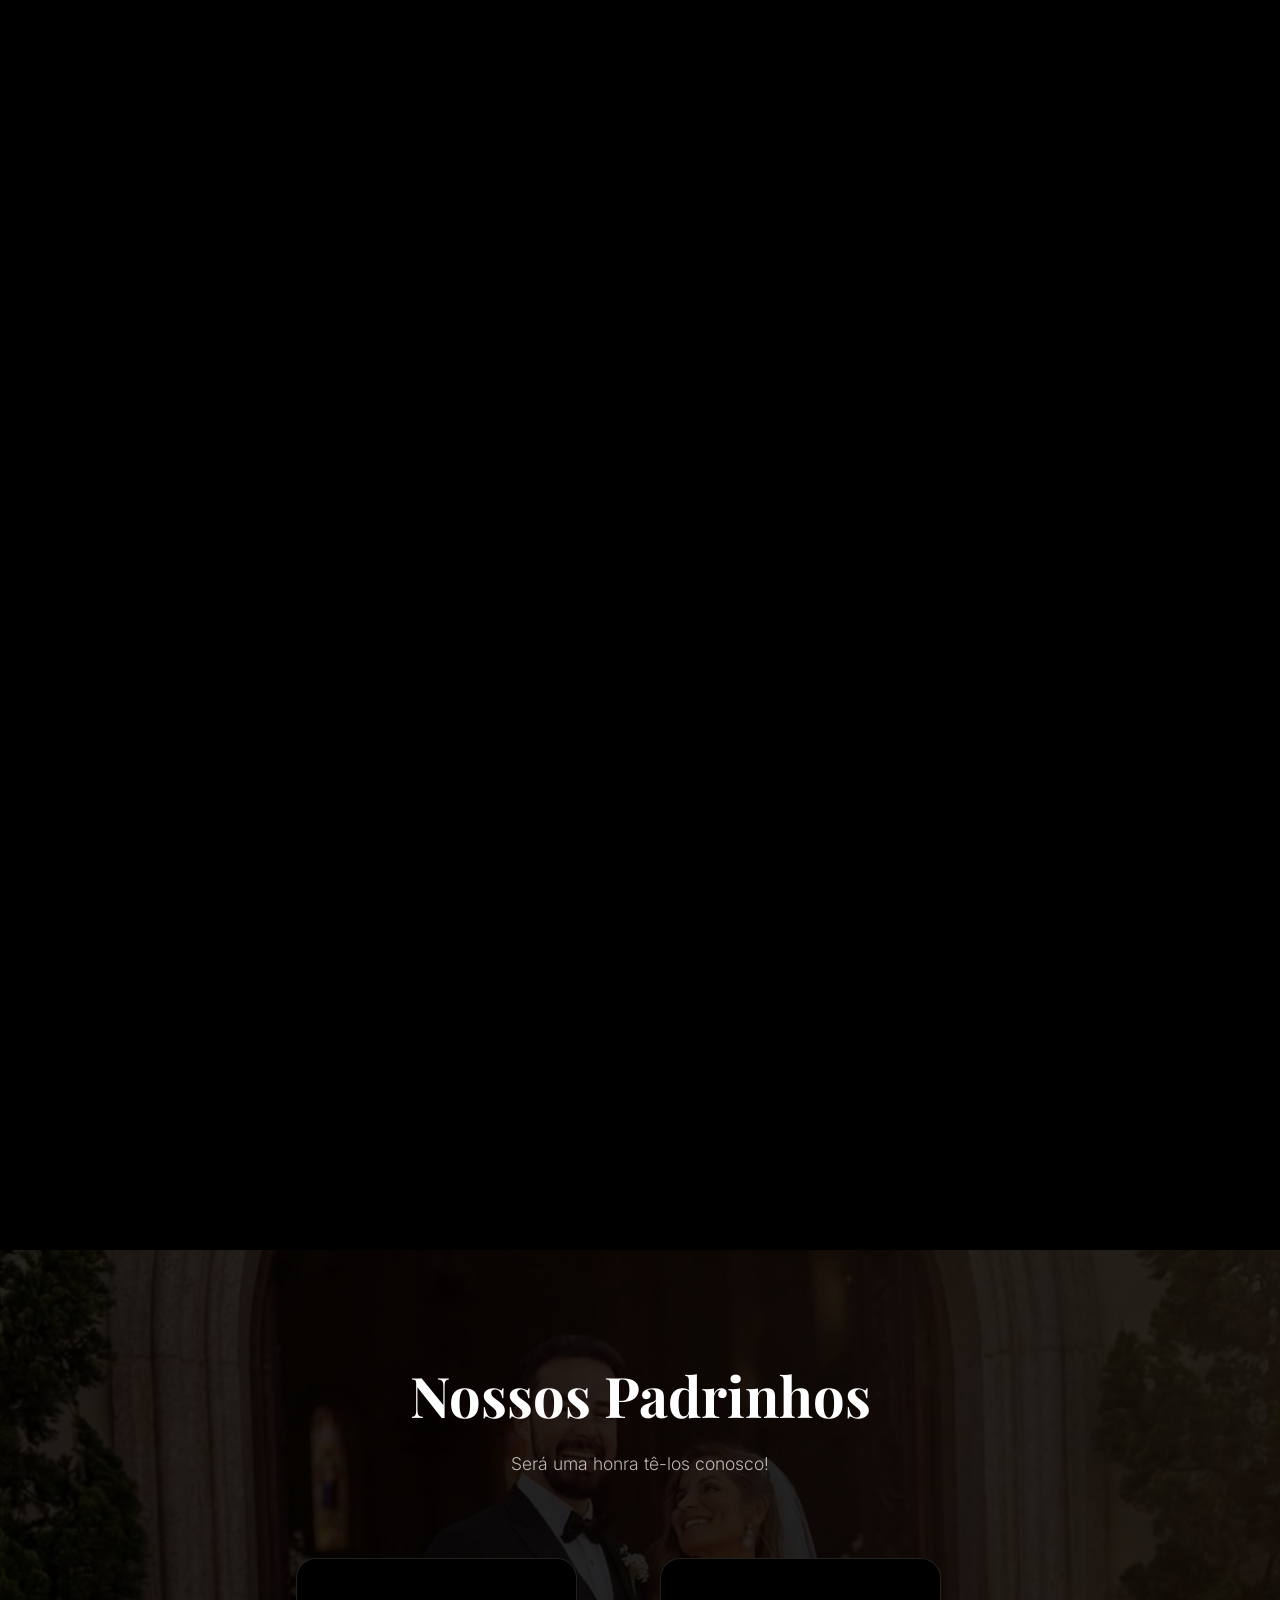
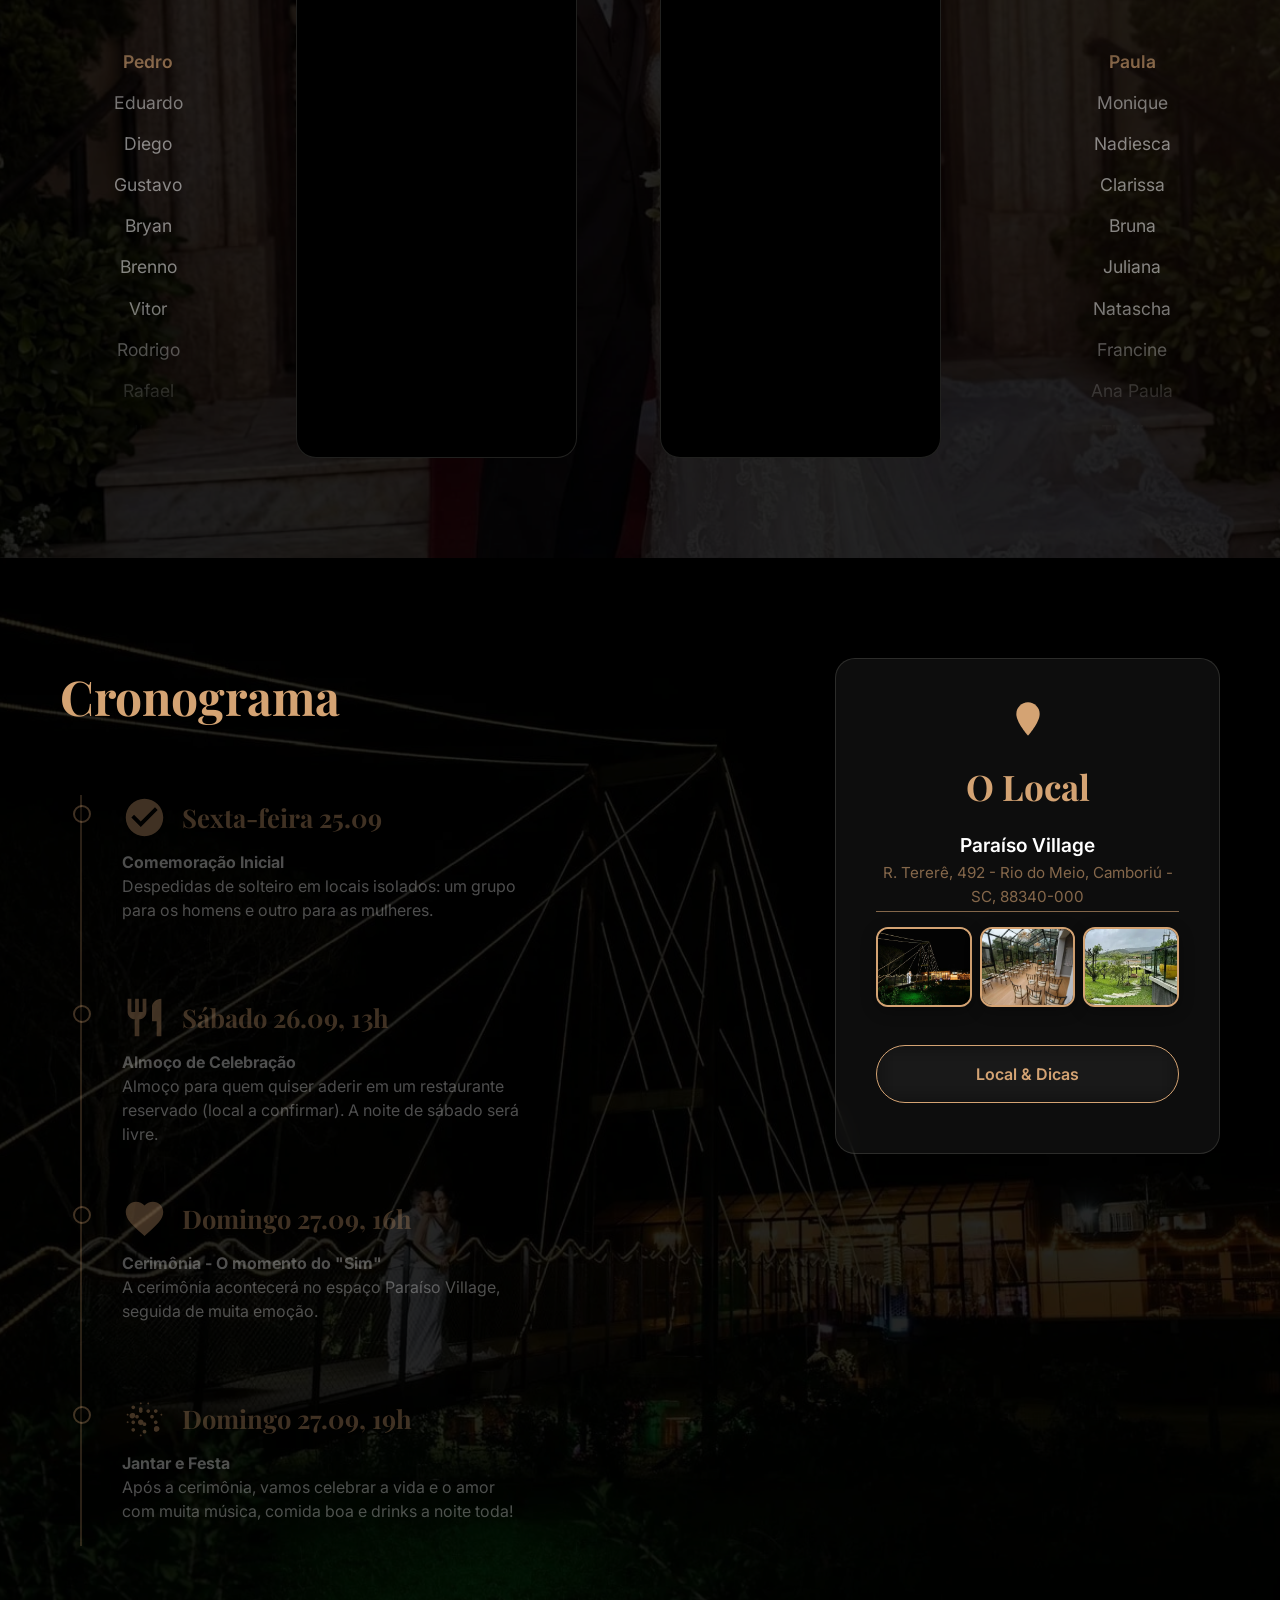
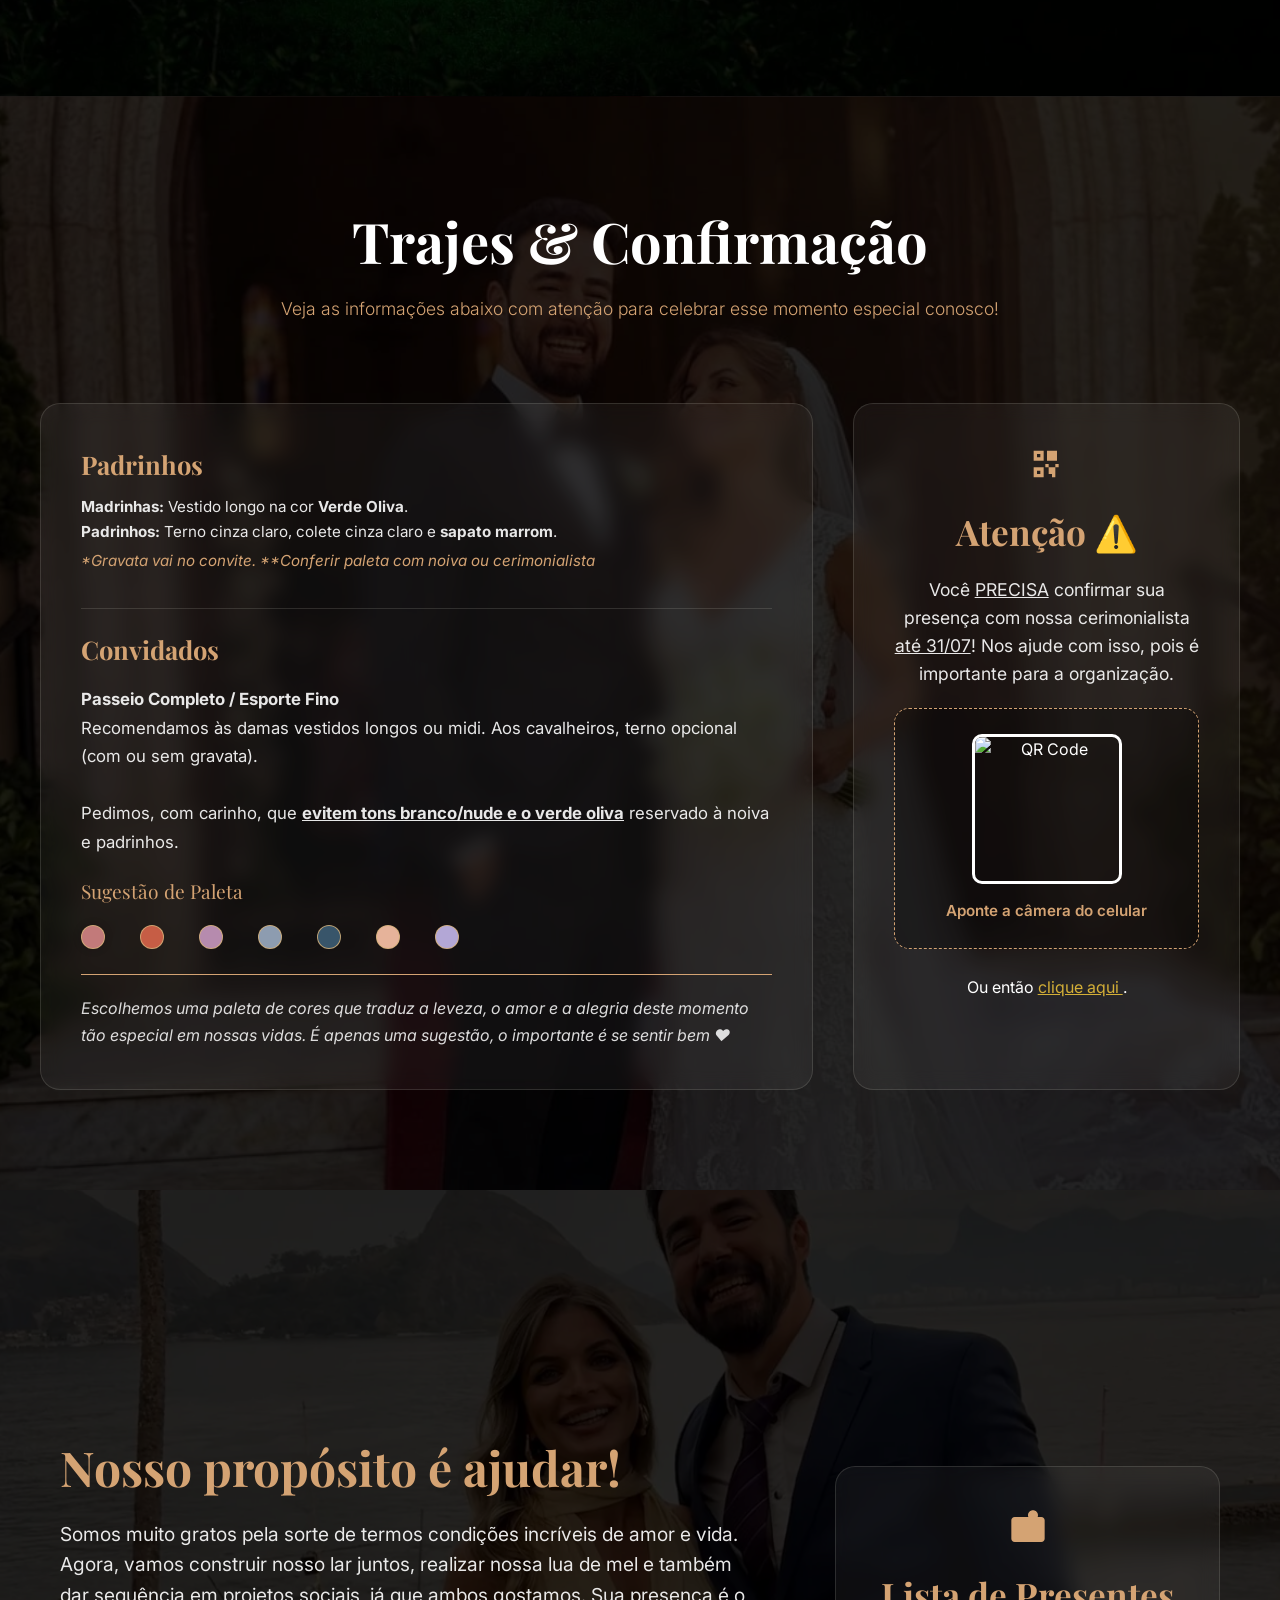
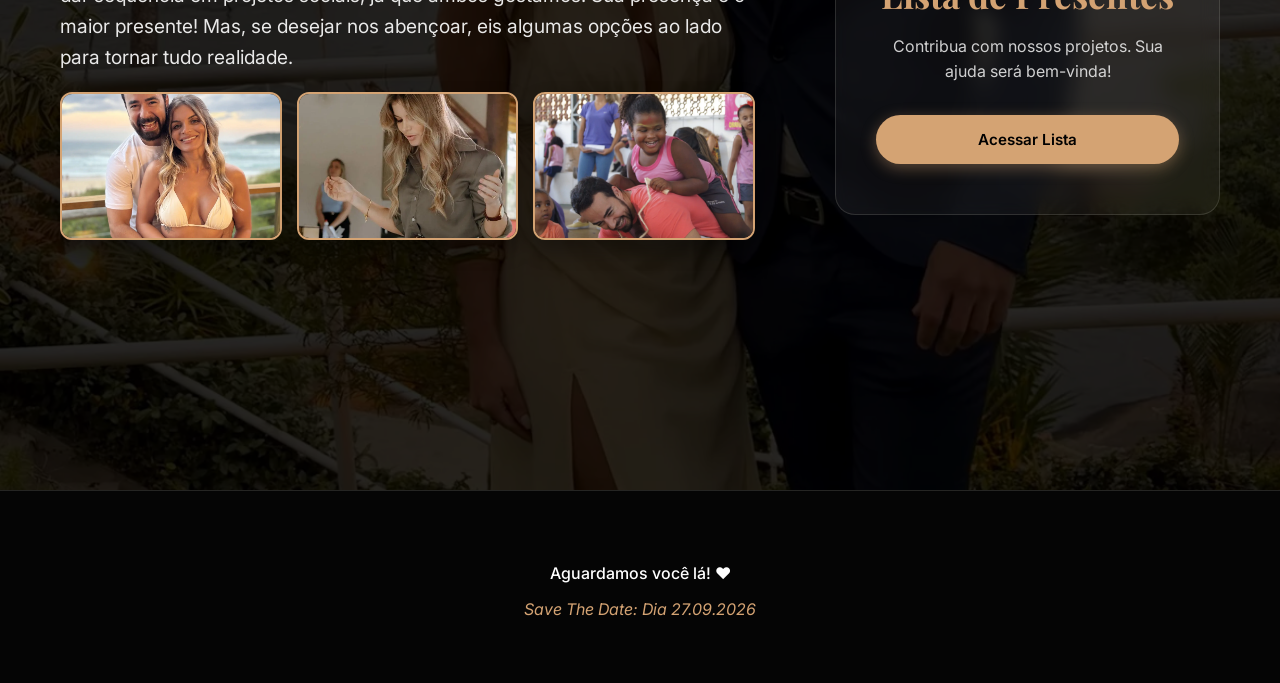
==== commit fef32053: "Add files via upload" ====
--- a/index.html
+++ b/index.html
@@ -3,7 +3,7 @@
 <head>
     <meta charset="UTF-8">
     <meta name="viewport" content="width=device-width, initial-scale=1.0">
-    <title>Claudio & Suzan | Você é nosso convidado!</title>
+    <title>Claudio & Suzan 27.09 | Você é nosso convidado!</title>
     <link href="https://fonts.googleapis.com/css2?family=Playfair+Display:ital,wght@0,400;0,500;0,600;0,700;1,400&family=Inter:wght@300;400;500;600&display=swap" rel="stylesheet">
     <link rel="stylesheet" href="style.css">
     <link rel="preconnect" href="https://fonts.googleapis.com">
@@ -552,6 +552,7 @@
 
     <div id="intro-container">
         <video id="intro-video" muted playsinline preload="auto">
+            <source src="intro.webm" type="video/webm">
             <source src="intro.mp4" type="video/mp4">
         </video>
     </div>
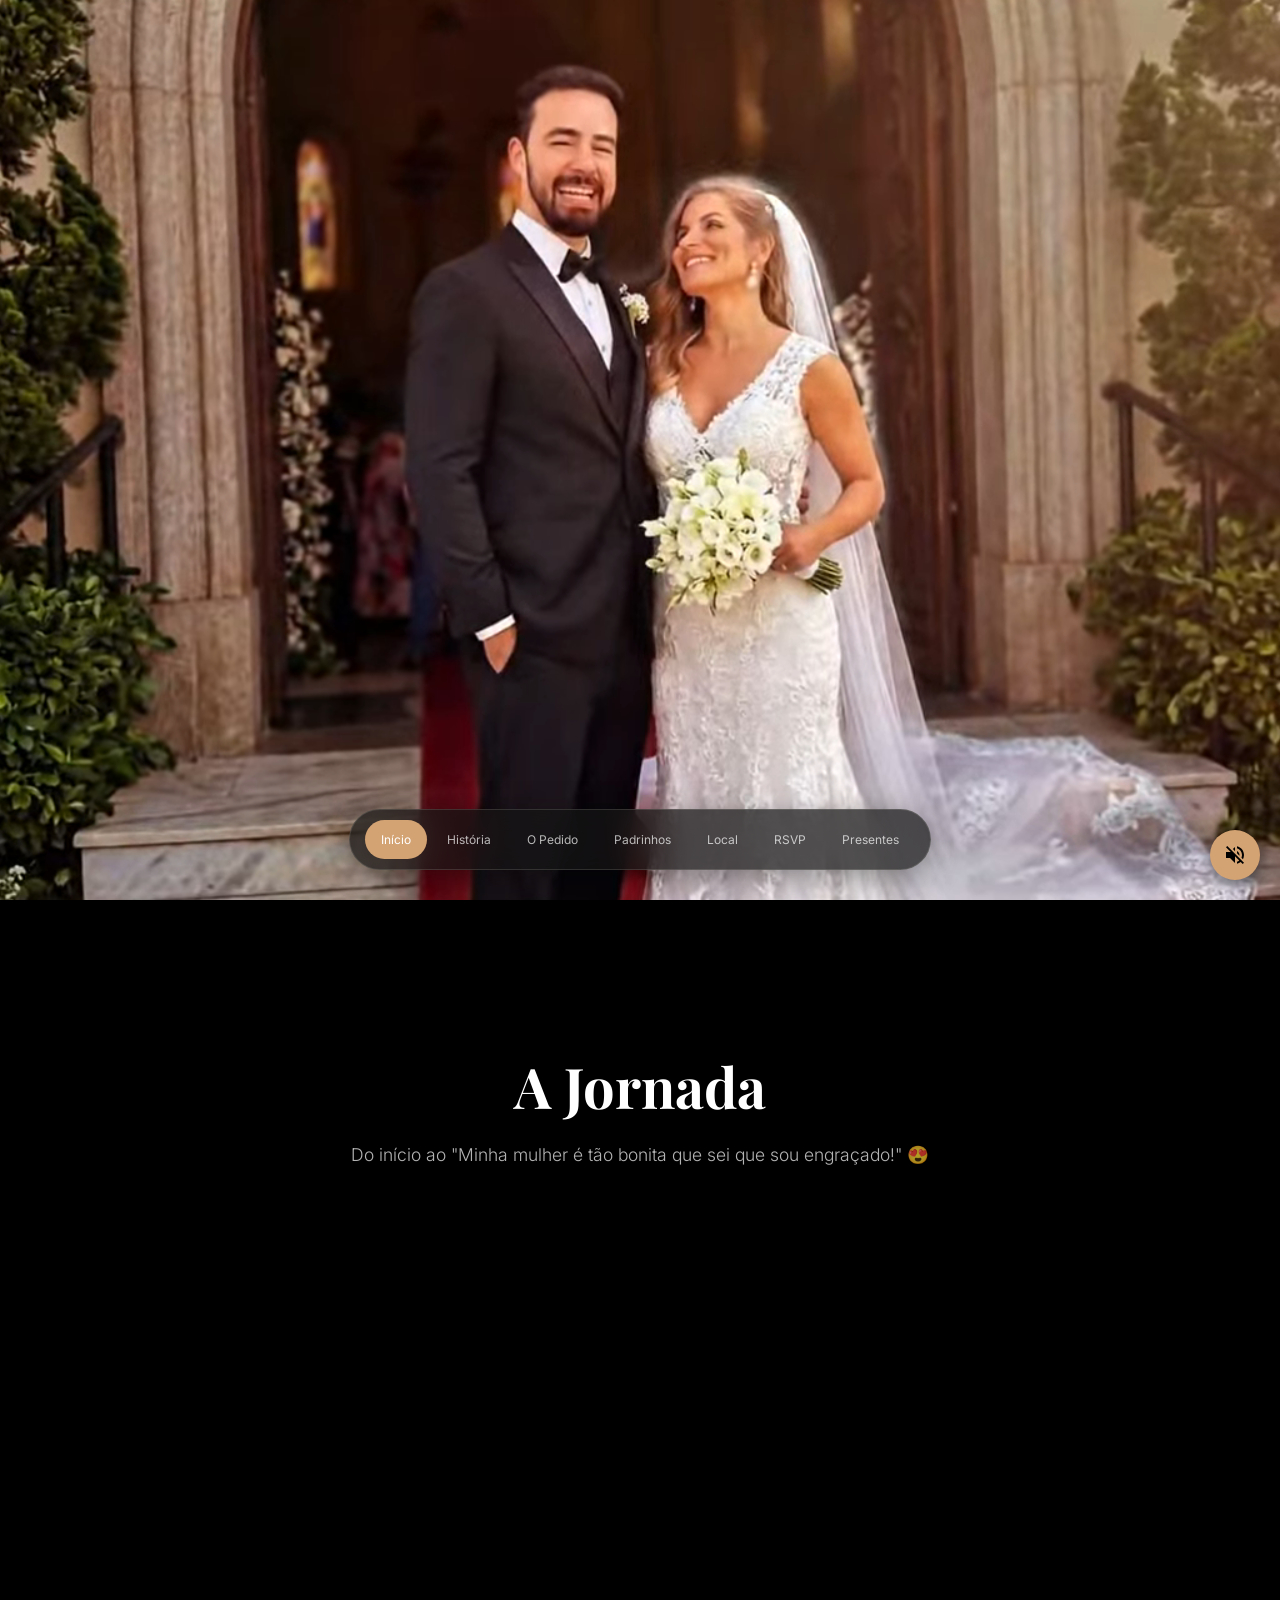
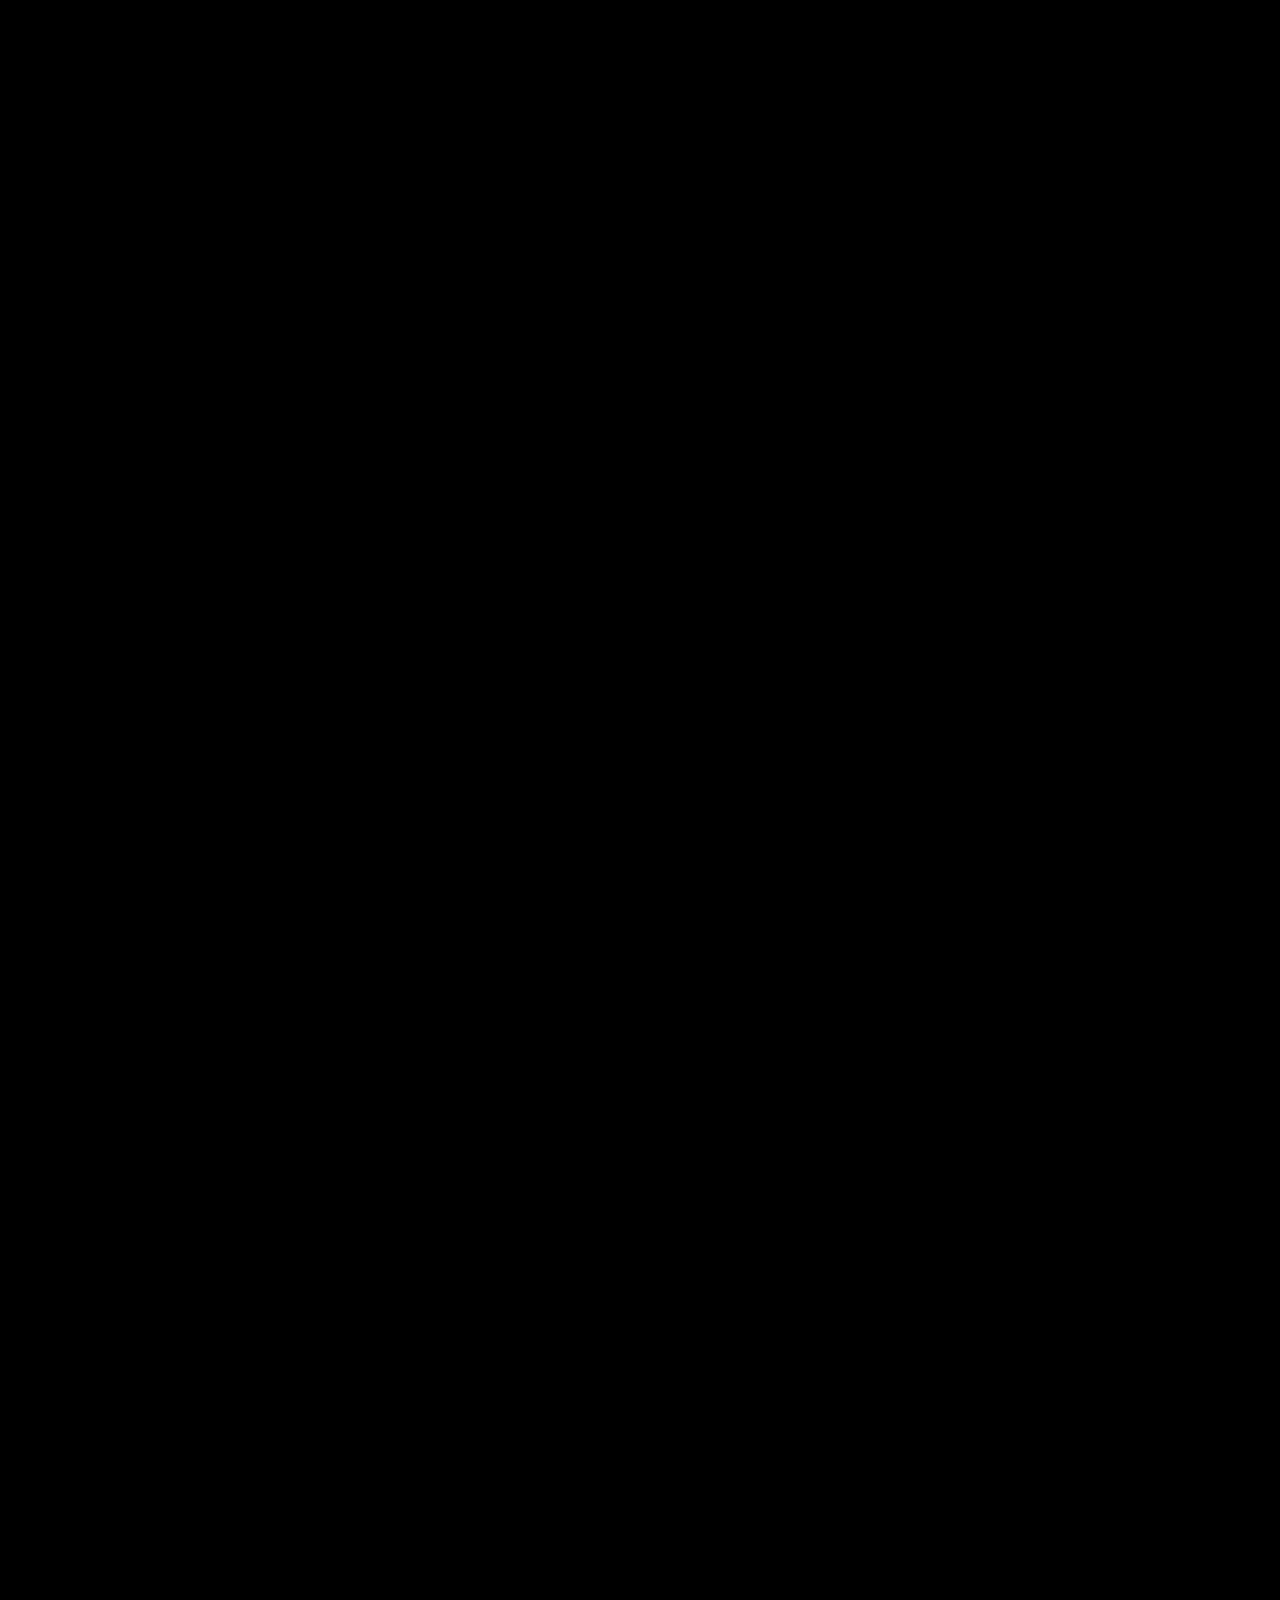
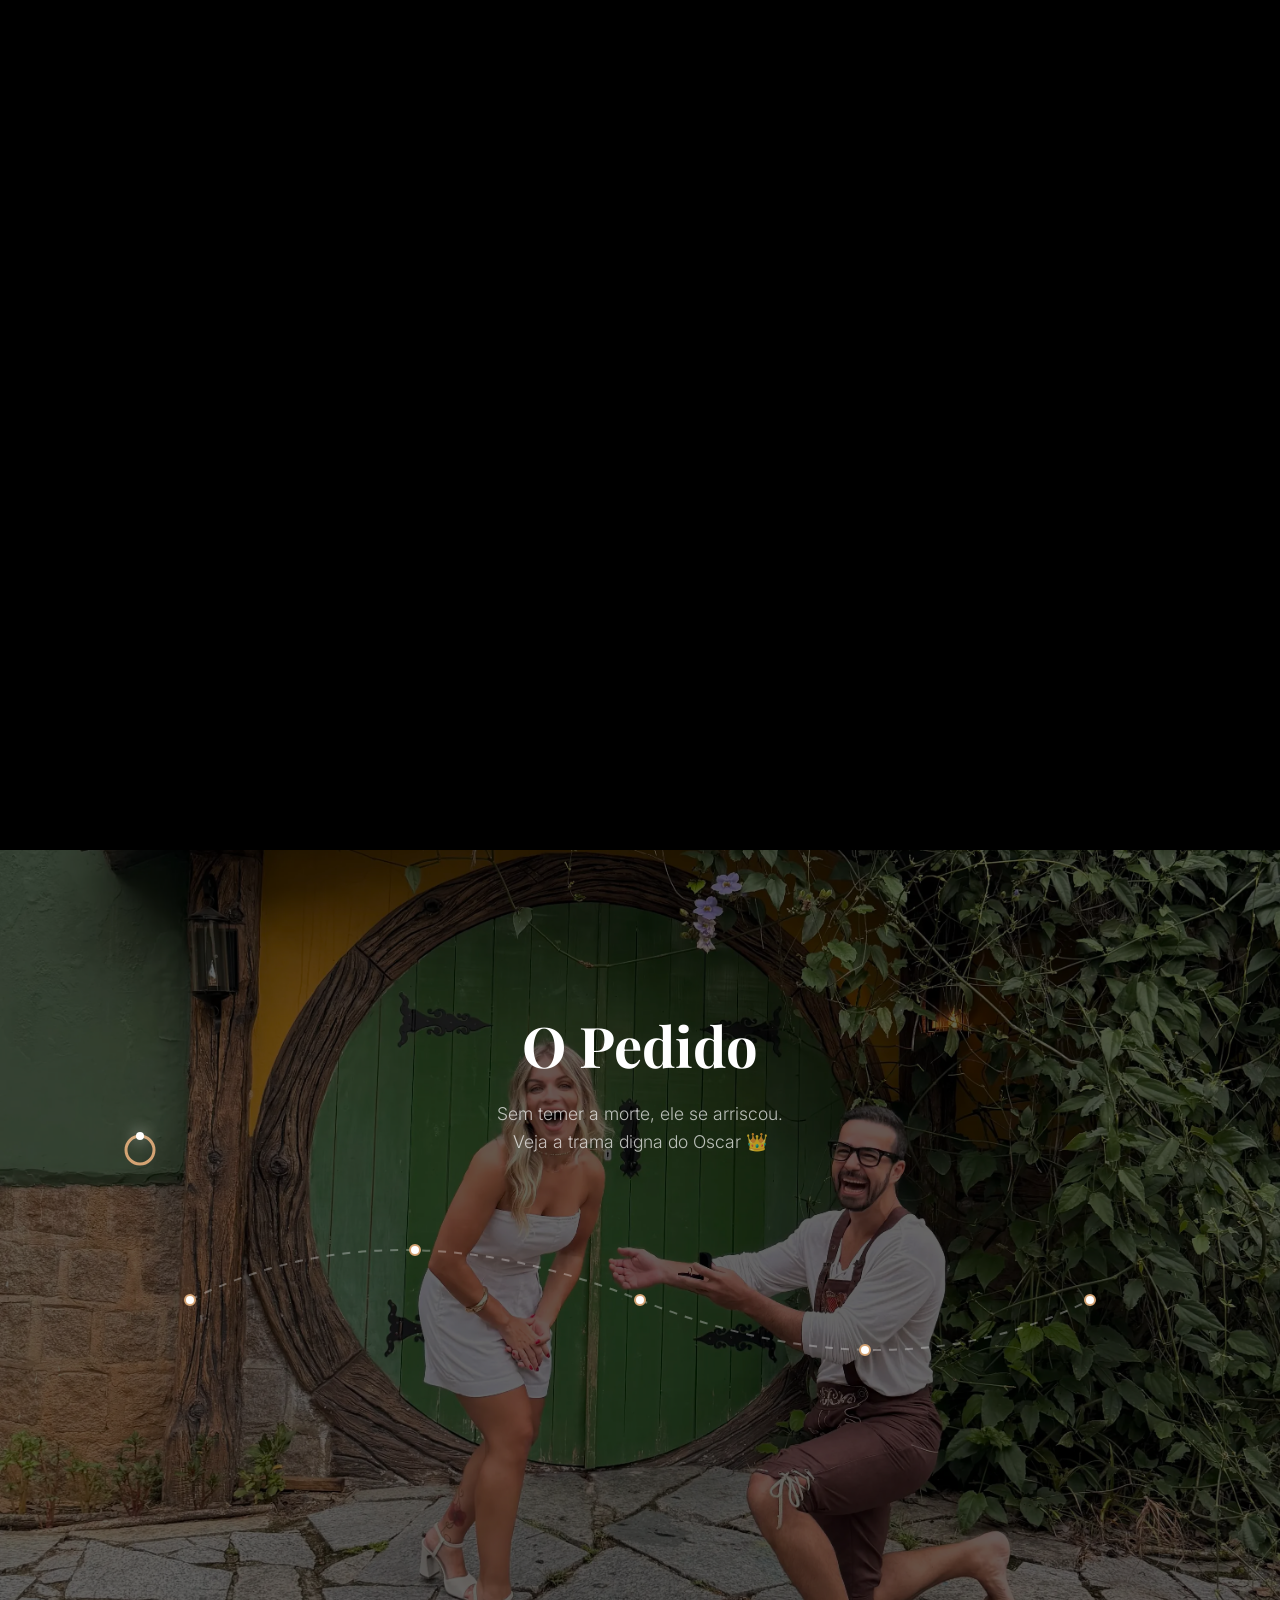
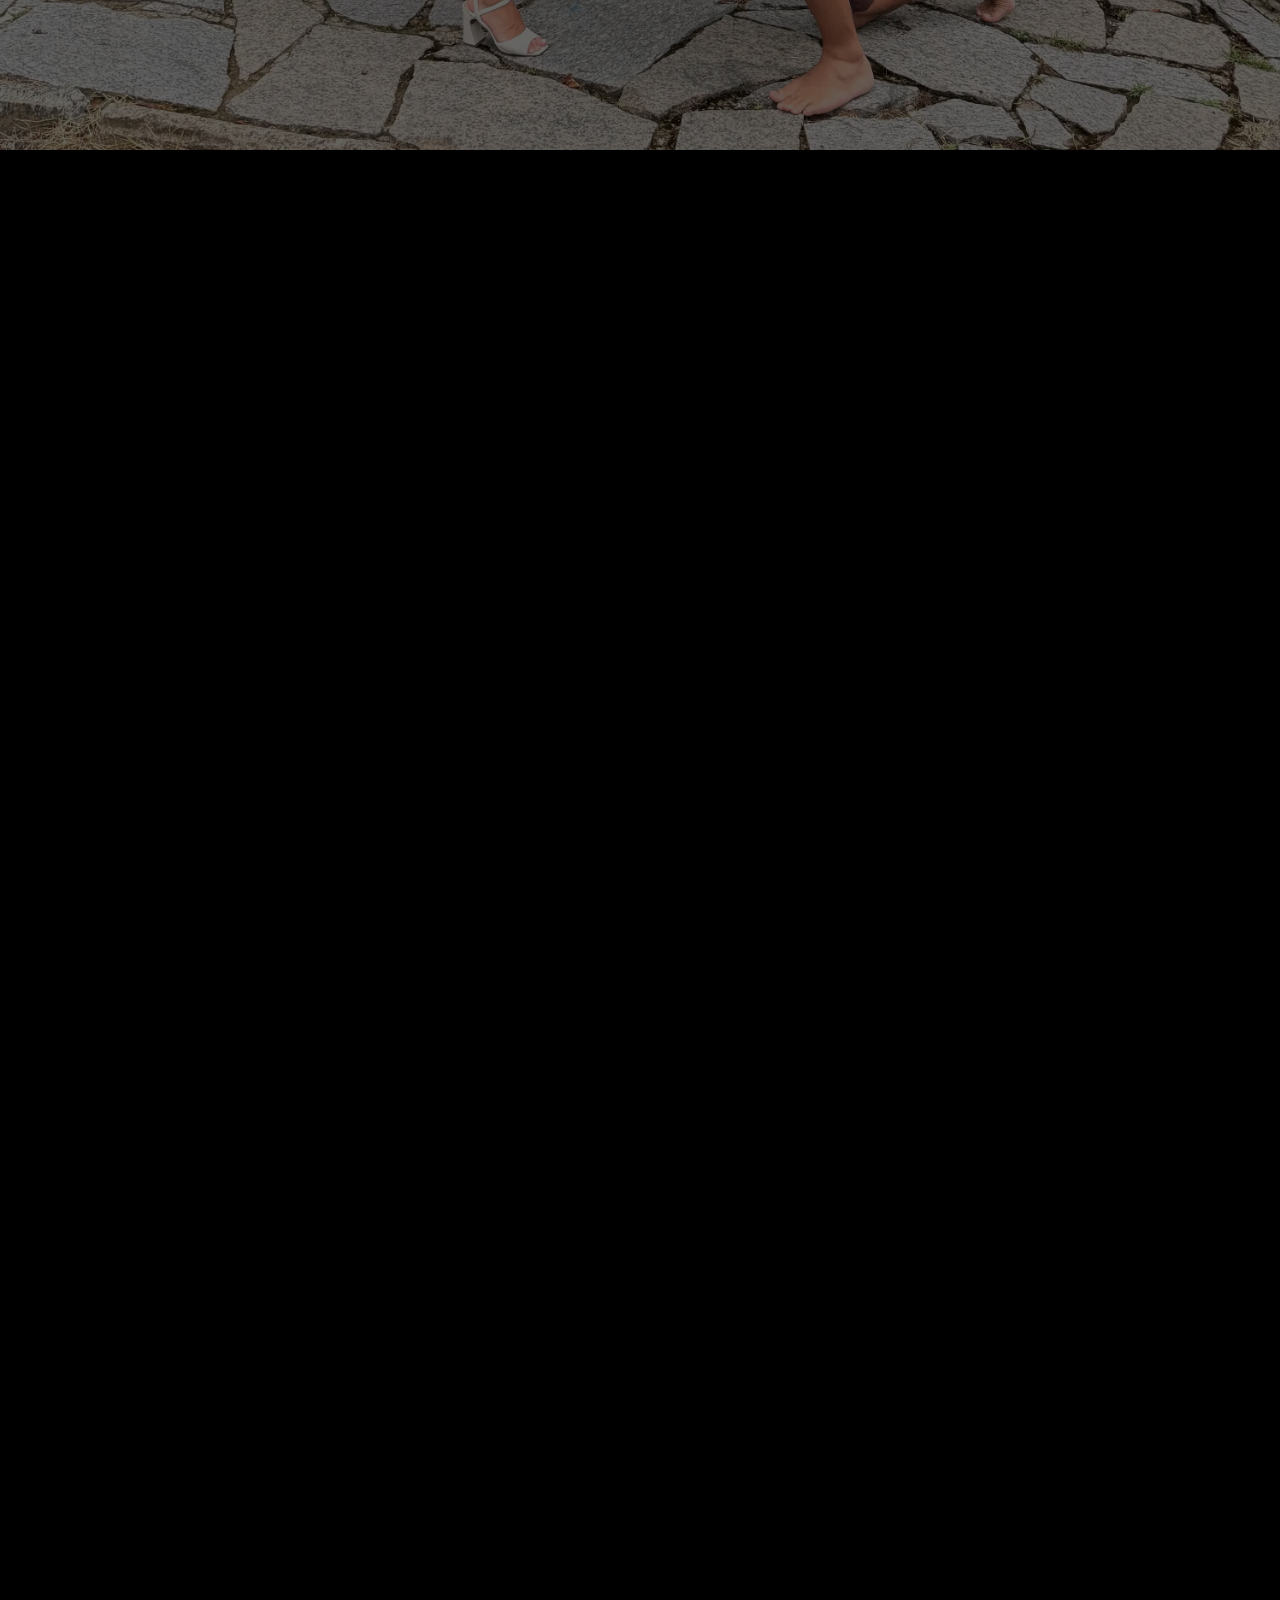
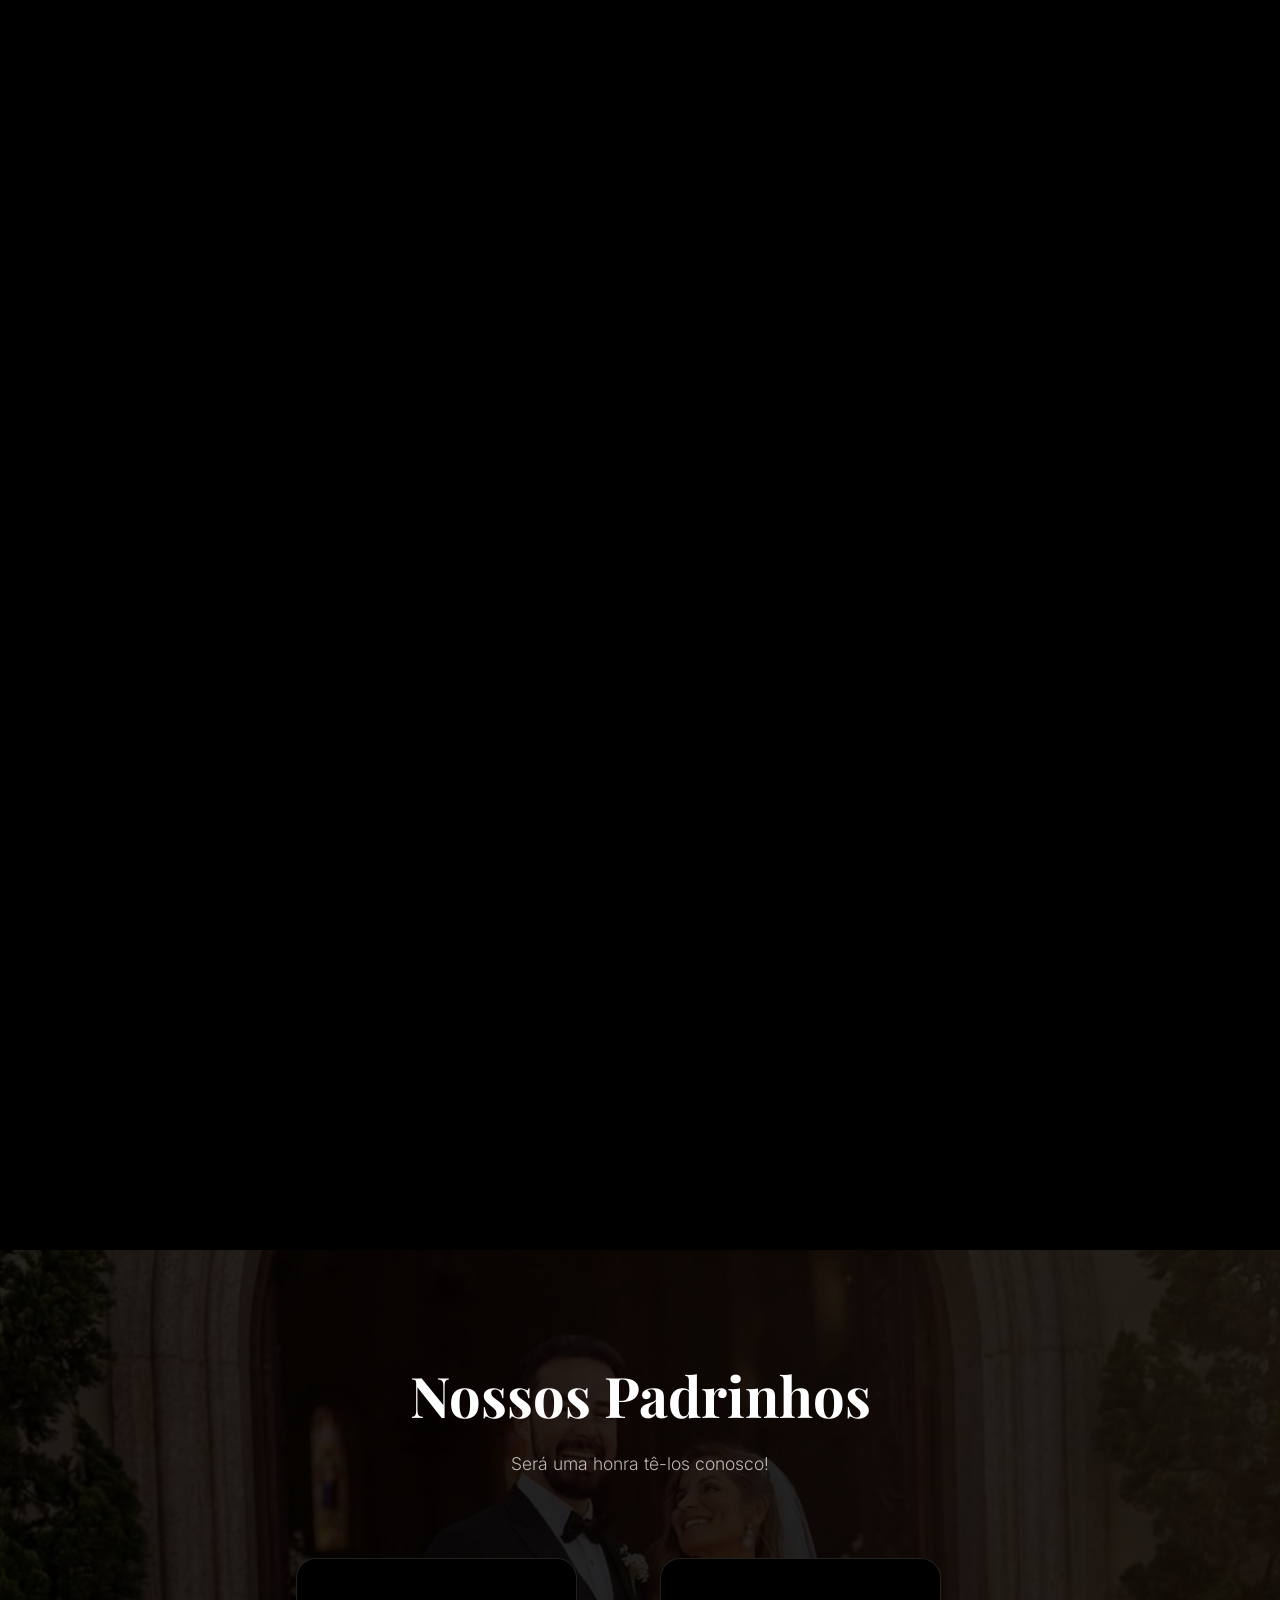
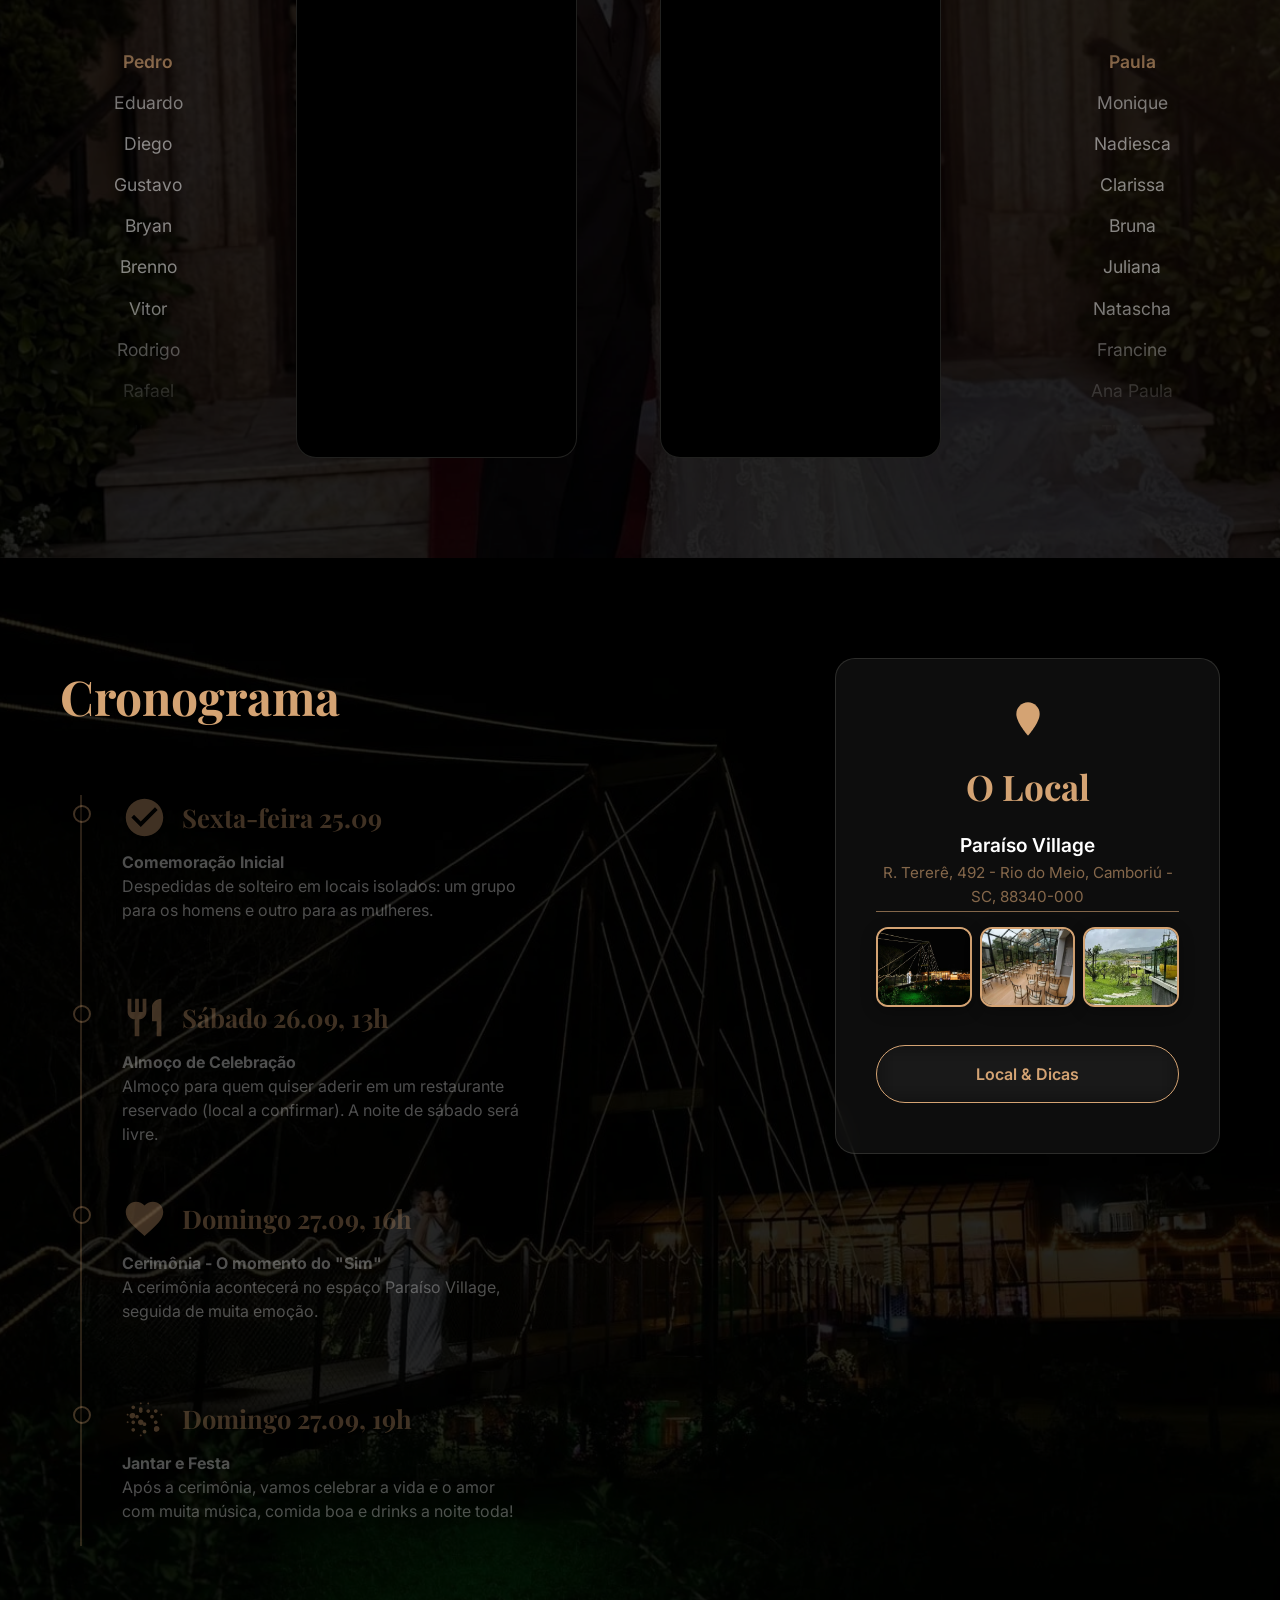
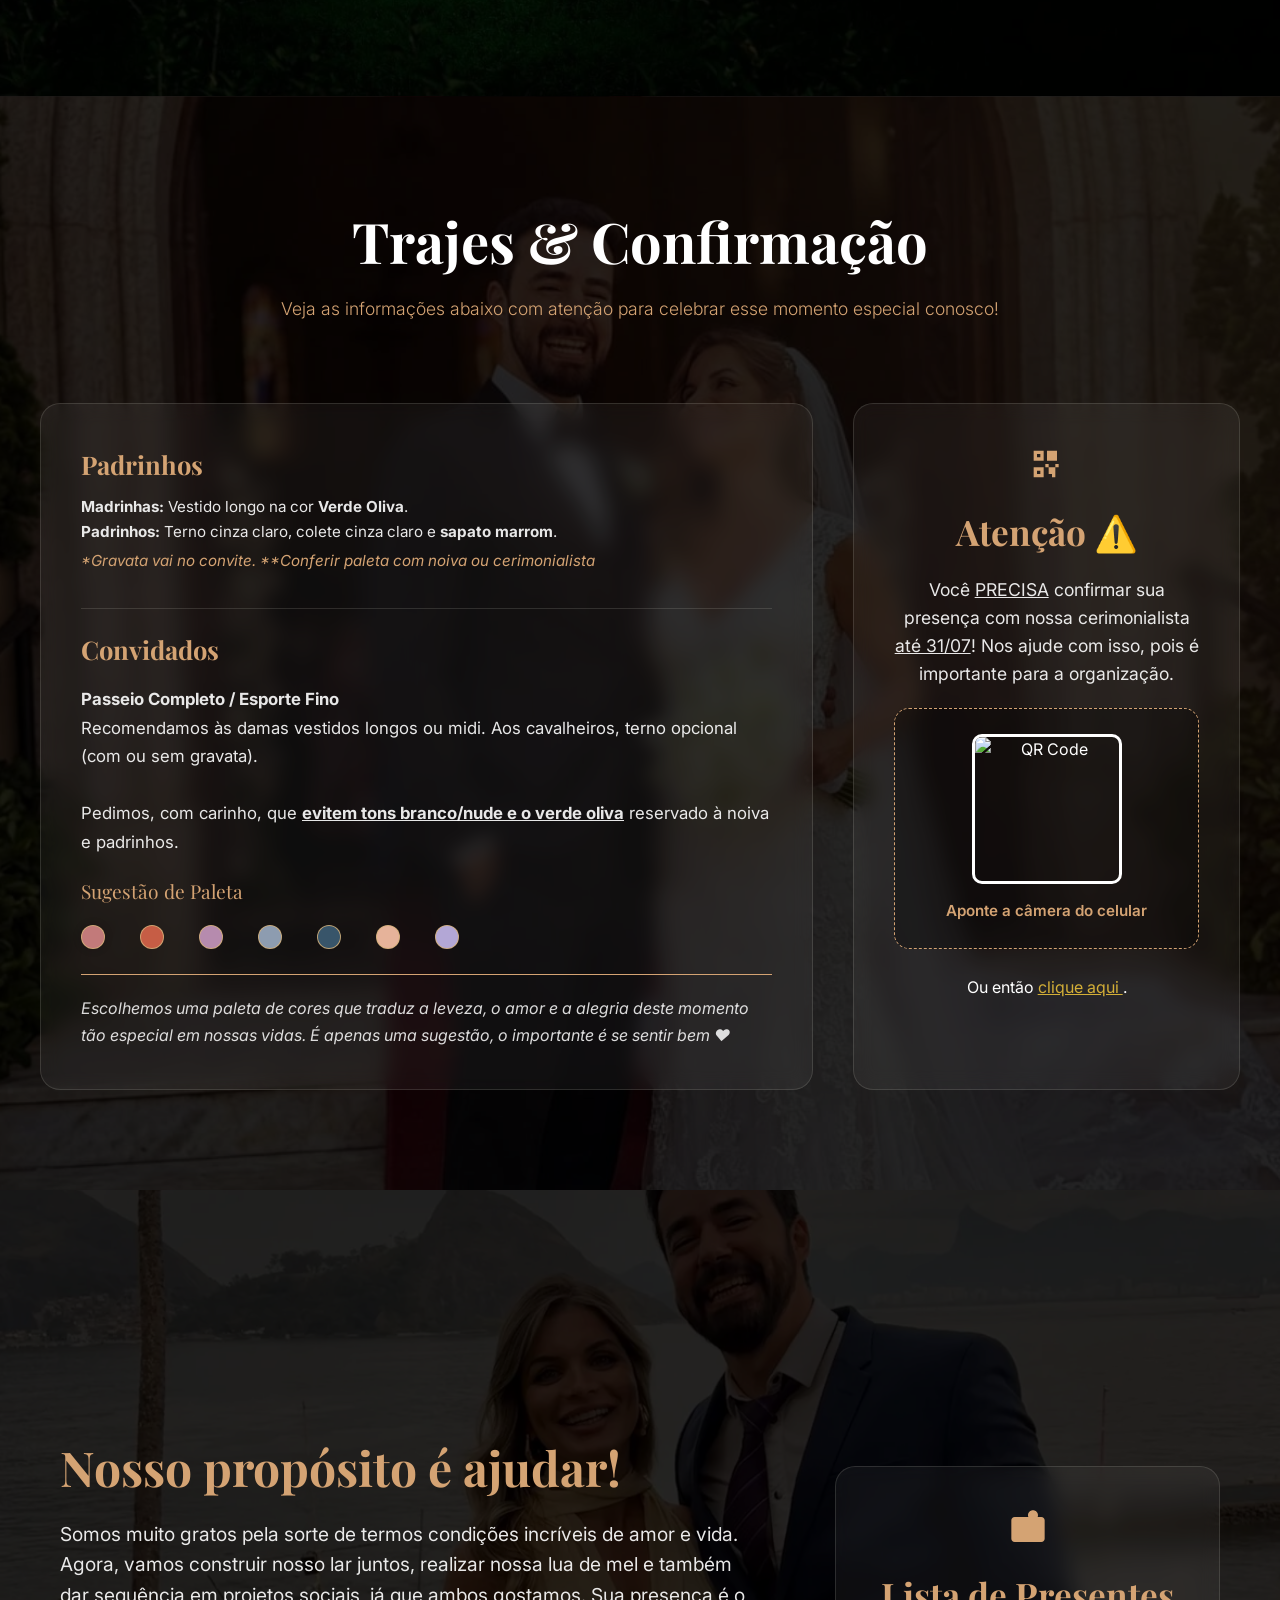
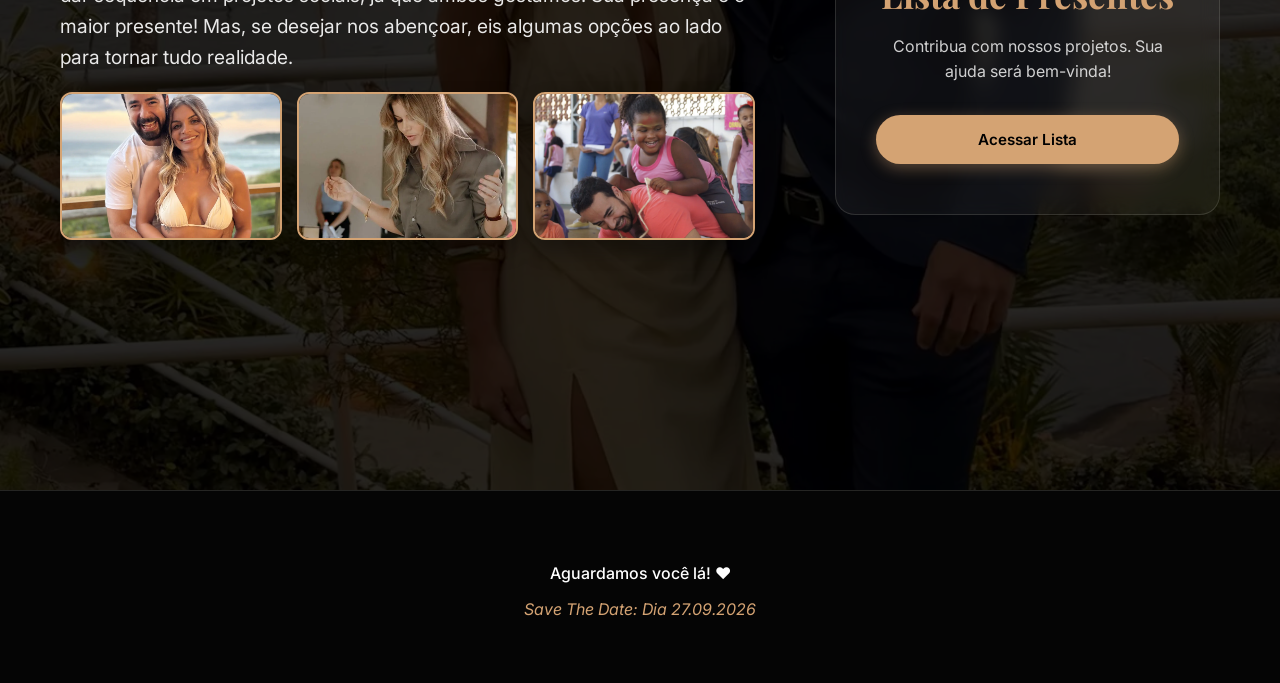
==== commit 5149e462: "Add files via upload" ====
--- a/index.html
+++ b/index.html
@@ -233,7 +233,7 @@
 .custom-modal.active { opacity: 1; pointer-events: auto; }
 .modal-box { background: #111; border: 1px solid var(--gold); border-radius: 20px; width: 100%; max-width: 600px; padding: 30px; position: relative; max-height: 90vh; overflow-y: auto; text-align: left; }
 .close-modal-btn { position: absolute; top: 15px; right: 15px; background: transparent; color: #fff; border: none; font-size: 1.5rem; cursor: pointer; }
-.tab-header { display: flex; border-bottom: 1px solid var(--glass-border); margin-bottom: 20px; overflow-x: auto; white-space: nowrap; scrollbar-width: none; -ms-overflow-style: none; justify-content: flex-start; padding-bottom: 2px;}
+.tab-header { display: flex; overflow-x: auto; white-space: nowrap; scrollbar-width: none; -ms-overflow-style: none; border-bottom: 1px solid var(--glass-border); margin-bottom: 20px; overflow-x: auto; white-space: nowrap; scrollbar-width: none; -ms-overflow-style: none; justify-content: flex-start; padding-bottom: 2px;}
 .tab-header::-webkit-scrollbar {display: none;}
 .tab-btn { flex: 0 0 auto; background: none; border: none; color: #fff; padding: 10px; cursor: pointer; opacity: 0.5; transition: 0.3s; font-size: 0.9rem; }
 .tab-btn.active { opacity: 1; border-bottom: 2px solid var(--gold); color: var(--gold); font-weight: bold;}
@@ -589,13 +589,13 @@
                         <h2 class="section-title">A Jornada</h2>
                         <p class="section-subtitle">Do início ao "Minha mulher é tão bonita que sei que sou engraçado!" 😍</p>
                         <div class="photo-stack" id="journey-stack">
-                            <div class="stacked-card" data-card="1"><img src="jornada01.webp" loading="lazy" alt="1"><div class="card-caption"><h3>O Início</h3></div></div>
-                            <div class="stacked-card" data-card="2"><img src="jornada02.webp" loading="lazy" alt="2"><div class="card-caption"><h3>Viagens</h3></div></div>
-                            <div class="stacked-card" data-card="3"><img src="jornada03.webp" loading="lazy" alt="3"><div class="card-caption"><h3>Risadas</h3></div></div>
-                            <div class="stacked-card" data-card="4"><img src="jornada04.webp" loading="lazy" alt="4"><div class="card-caption"><h3>Parceria</h3></div></div>
-                            <div class="stacked-card" data-card="5"><img src="jornada05.webp" loading="lazy" alt="5"><div class="card-caption"><h3>Conquistas</h3></div></div>
-                            <div class="stacked-card" data-card="6"><img src="jornada06.webp" loading="lazy" alt="6"><div class="card-caption"><h3>Lar</h3></div></div>
-                            <div class="stacked-card" data-card="7"><img src="jornada07.webp" loading="lazy" alt="7"><div class="card-caption" id="cards-end"><h3>Família</h3></div></div>
+                            <div class="stacked-card" data-card="1"><img src="jornada01.webp" alt="1"><div class="card-caption"><h3>O Início</h3></div></div>
+                            <div class="stacked-card" data-card="2"><img src="jornada02.webp" alt="2"><div class="card-caption"><h3>Viagens</h3></div></div>
+                            <div class="stacked-card" data-card="3"><img src="jornada03.webp" alt="3"><div class="card-caption"><h3>Risadas</h3></div></div>
+                            <div class="stacked-card" data-card="4"><img src="jornada04.webp" alt="4"><div class="card-caption"><h3>Parceria</h3></div></div>
+                            <div class="stacked-card" data-card="5"><img src="jornada05.webp" alt="5"><div class="card-caption"><h3>Conquistas</h3></div></div>
+                            <div class="stacked-card" data-card="6"><img src="jornada06.webp" alt="6"><div class="card-caption"><h3>Lar</h3></div></div>
+                            <div class="stacked-card" data-card="7"><img src="jornada07.webp" alt="7"><div class="card-caption" id="cards-end"><h3>Família</h3></div></div>
                         </div>
                     </div>
                      <button id="btn-journey-gallery" class="btn-secondary" onclick="openJourneyModal()" style="position: absolute; left: 50%; transform: translateX(-50%); z-index: 50; opacity: 0; transition: opacity 0.5s ease; pointer-events: none; width: auto; padding: 10px 25px; bottom: 11%;">
@@ -607,10 +607,10 @@
 
         <section class="scroll-section" id="proposal" style="position: relative; height: 400vh; background-color: #000;">
             <div class="sticky-wrapper" style="position: sticky; top: 0; width: 100%; height: 100vh; overflow: hidden; display: flex; align-items: center; justify-content: center;">
-                <img src="pedido001.webp" loading="lazy" class="proposal-bg-layer" id="bg-prop-1" style="position: absolute; top: 0; left: 0; width: 100vw; height: 100vh; object-fit: cover; opacity: 1; transition: opacity 0.8s ease; z-index: 1; pointer-events: none;" alt="Fundo 1">
-                <img src="pedido002.webp" loading="lazy" class="proposal-bg-layer" id="bg-prop-2" style="position: absolute; top: 0; left: 0; width: 100vw; height: 100vh; object-fit: cover; opacity: 0; transition: opacity 0.8s ease; z-index: 1; pointer-events: none;" alt="Fundo 2">
-                <img src="pedido003.webp" loading="lazy" class="proposal-bg-layer" id="bg-prop-3" style="position: absolute; top: 0; left: 0; width: 100vw; height: 100vh; object-fit: cover; opacity: 0; transition: opacity 0.8s ease; z-index: 1; pointer-events: none;" alt="Fundo 3">
-                <img src="pedido004.webp" loading="lazy" class="proposal-bg-layer" id="bg-prop-4" style="position: absolute; top: 0; left: 0; width: 100vw; height: 100vh; object-fit: cover; opacity: 0; transition: opacity 0.8s ease; z-index: 1; pointer-events: none;" alt="Fundo 4">
+                <img src="pedido001.webp" class="proposal-bg-layer" id="bg-prop-1" style="position: absolute; top: 0; left: 0; width: 100vw; height: 100vh; object-fit: cover; opacity: 1; transition: opacity 0.8s ease; z-index: 1; pointer-events: none;" alt="Fundo 1">
+                <img src="pedido002.webp" class="proposal-bg-layer" id="bg-prop-2" style="position: absolute; top: 0; left: 0; width: 100vw; height: 100vh; object-fit: cover; opacity: 0; transition: opacity 0.8s ease; z-index: 1; pointer-events: none;" alt="Fundo 2">
+                <img src="pedido003.webp" class="proposal-bg-layer" id="bg-prop-3" style="position: absolute; top: 0; left: 0; width: 100vw; height: 100vh; object-fit: cover; opacity: 0; transition: opacity 0.8s ease; z-index: 1; pointer-events: none;" alt="Fundo 3">
+                <img src="pedido004.webp" class="proposal-bg-layer" id="bg-prop-4" style="position: absolute; top: 0; left: 0; width: 100vw; height: 100vh; object-fit: cover; opacity: 0; transition: opacity 0.8s ease; z-index: 1; pointer-events: none;" alt="Fundo 4">
                 <div style="position: absolute; inset: 0; background: rgba(0,0,0,0.6); z-index: 5; pointer-events: none;"></div>
 
                 <div style="position: relative; z-index: 10; width: 100%; height: 100%;">
@@ -967,7 +967,7 @@
     <div id="journey-gallery-modal" class="pw-modal">
         <span class="close-pw-modal" onclick="closeJourneyModal()">✕ Fechar Galeria</span>
         <div class="pw-modal-content">
-            <h2 style="font-family: 'Playfair Display', serif; color: var(--gold); font-size: 2.2rem; margin-bottom: 30px; text-align: center;">Nossa História em Fotos</h2>
+            <h2 style="font-family: 'Playfair Display', serif; color: var(--gold); font-size: 2.2rem; margin-bottom: 30px; text-align: center;">Nossa História</h2>
             
             <div class="pw-grid">
                 <div class="pw-item">
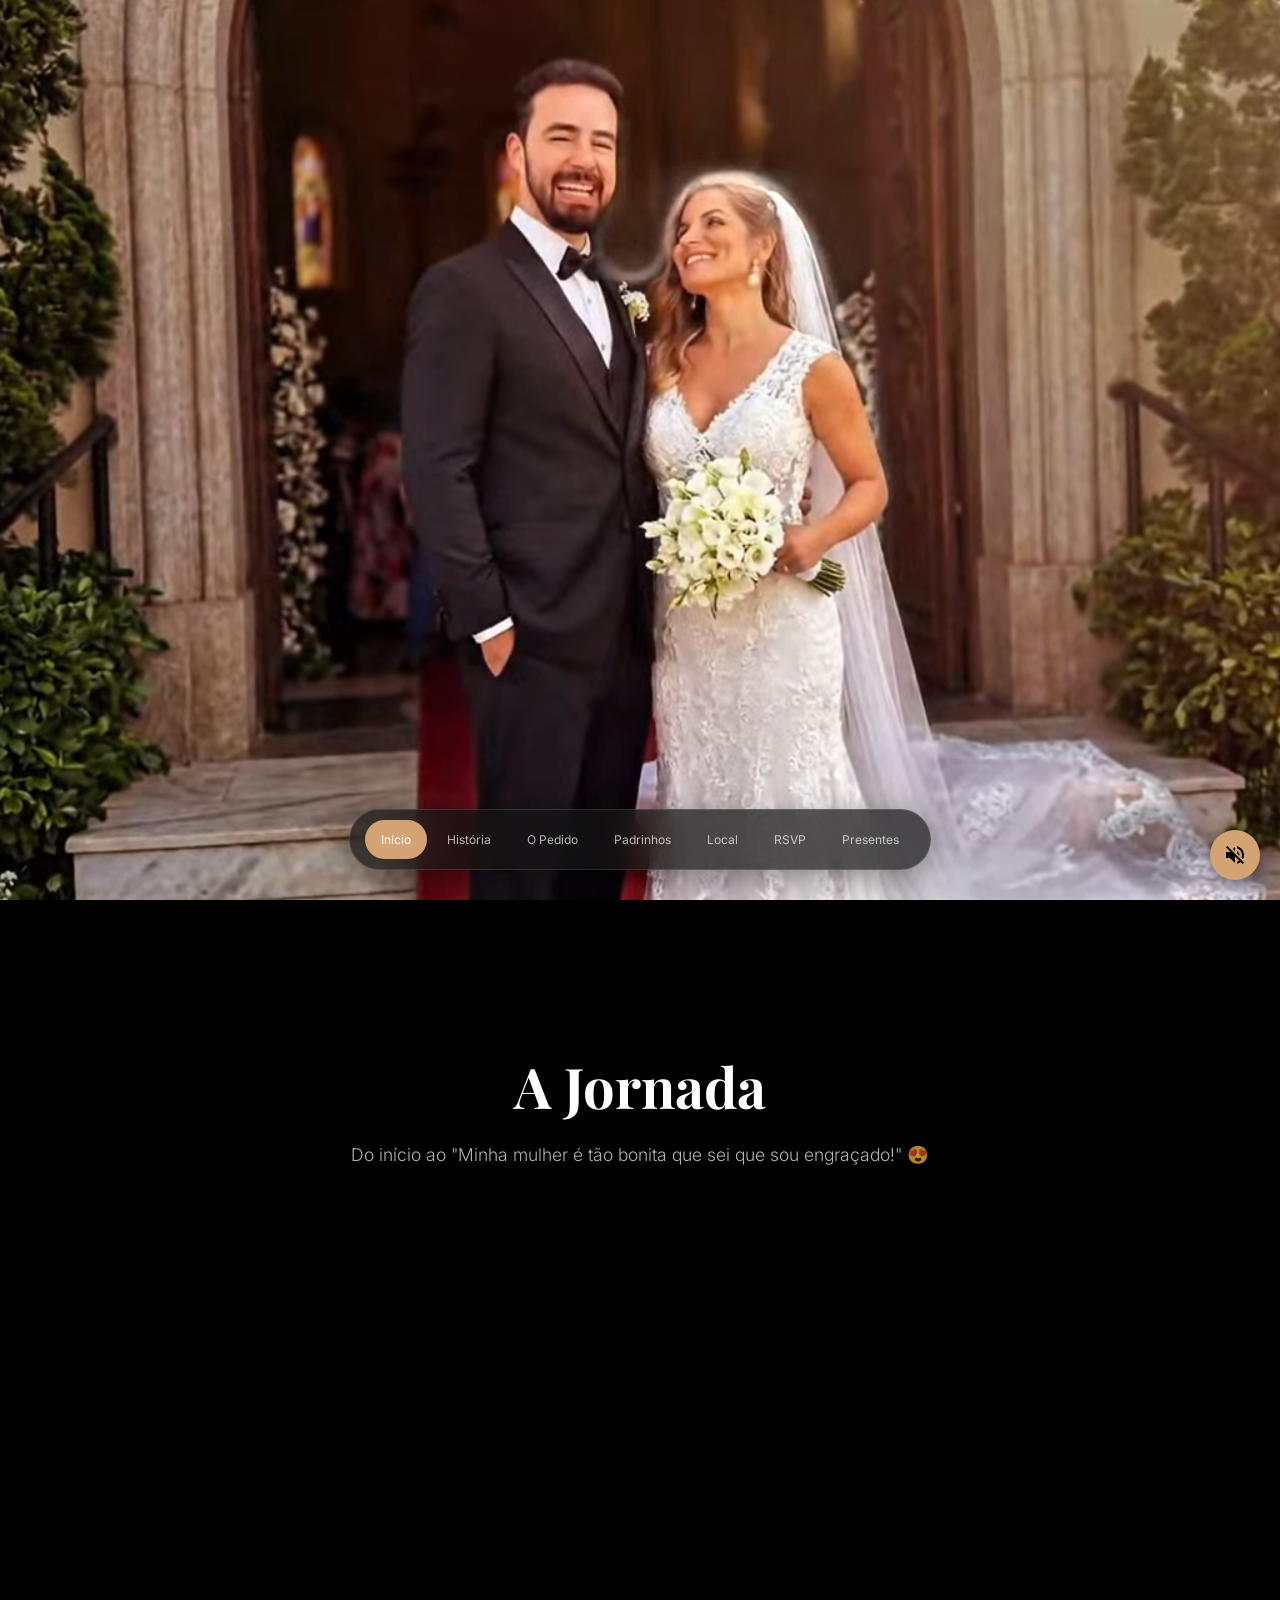
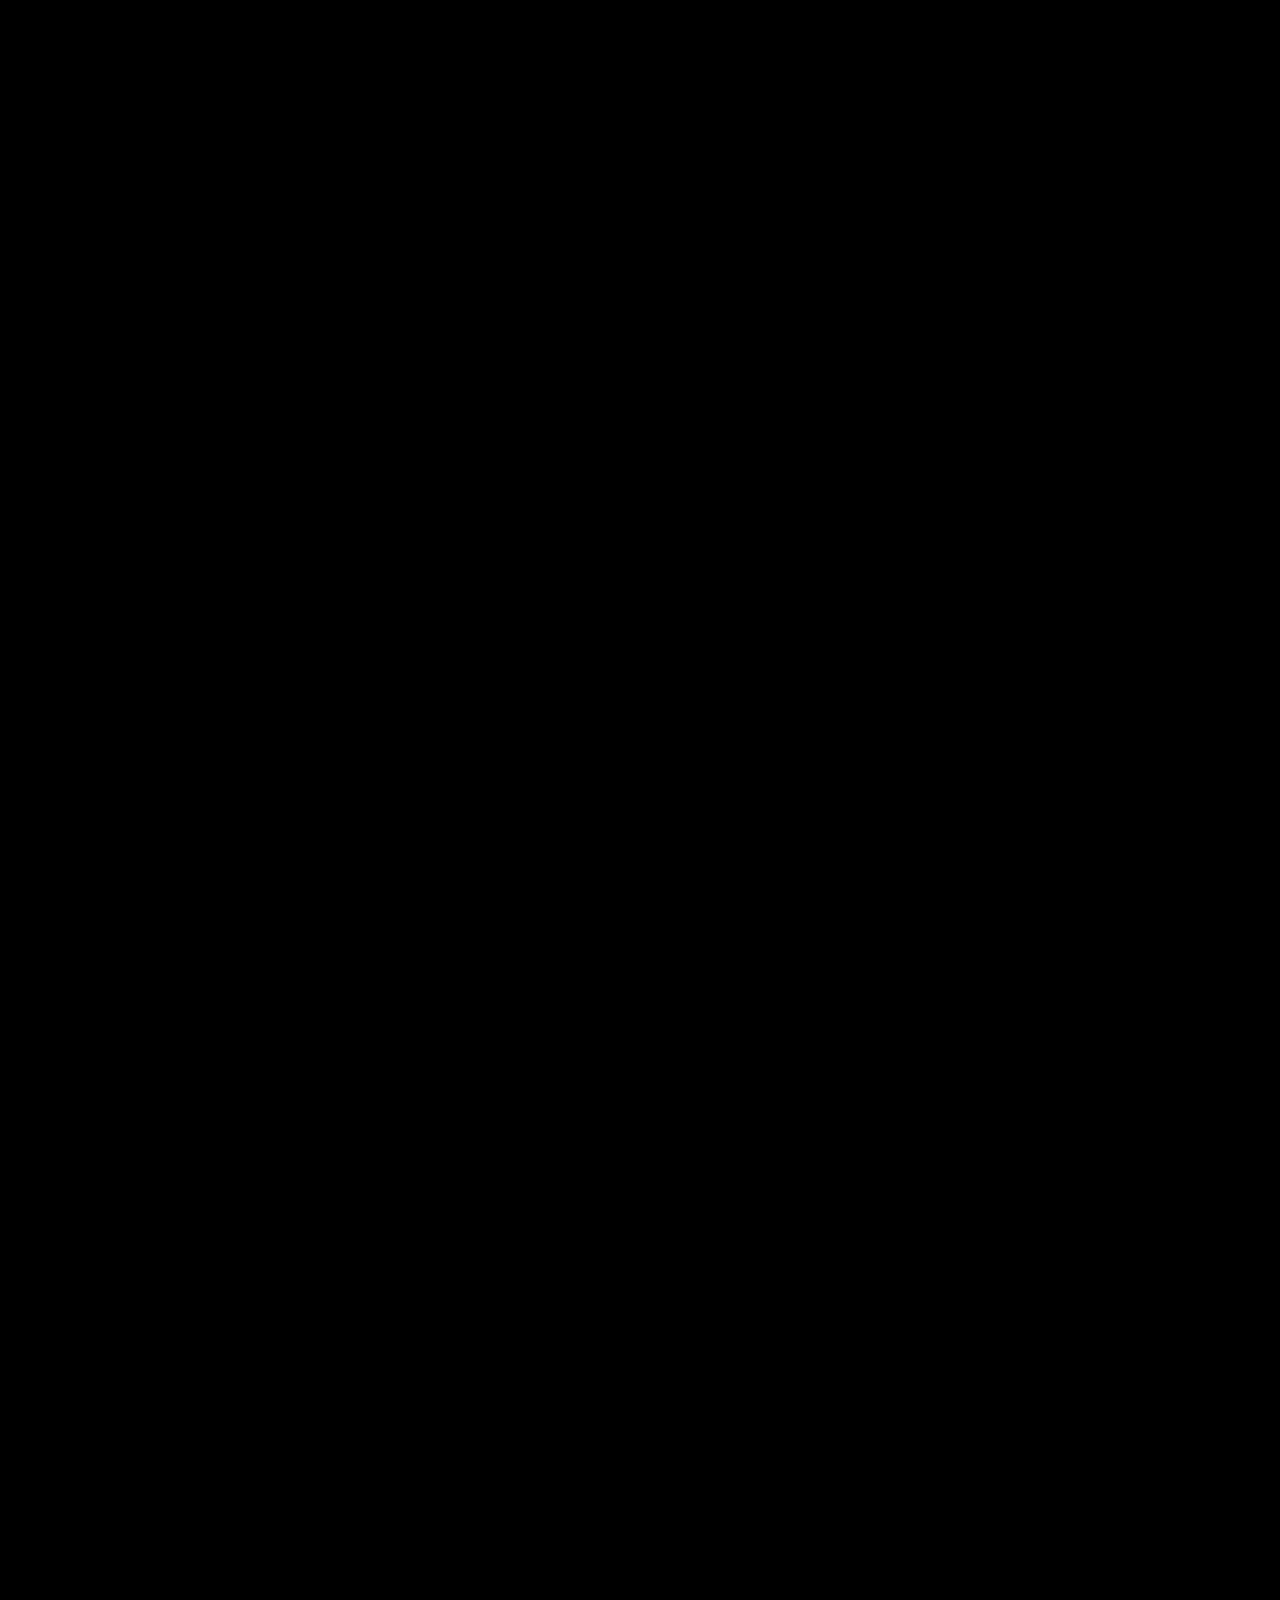
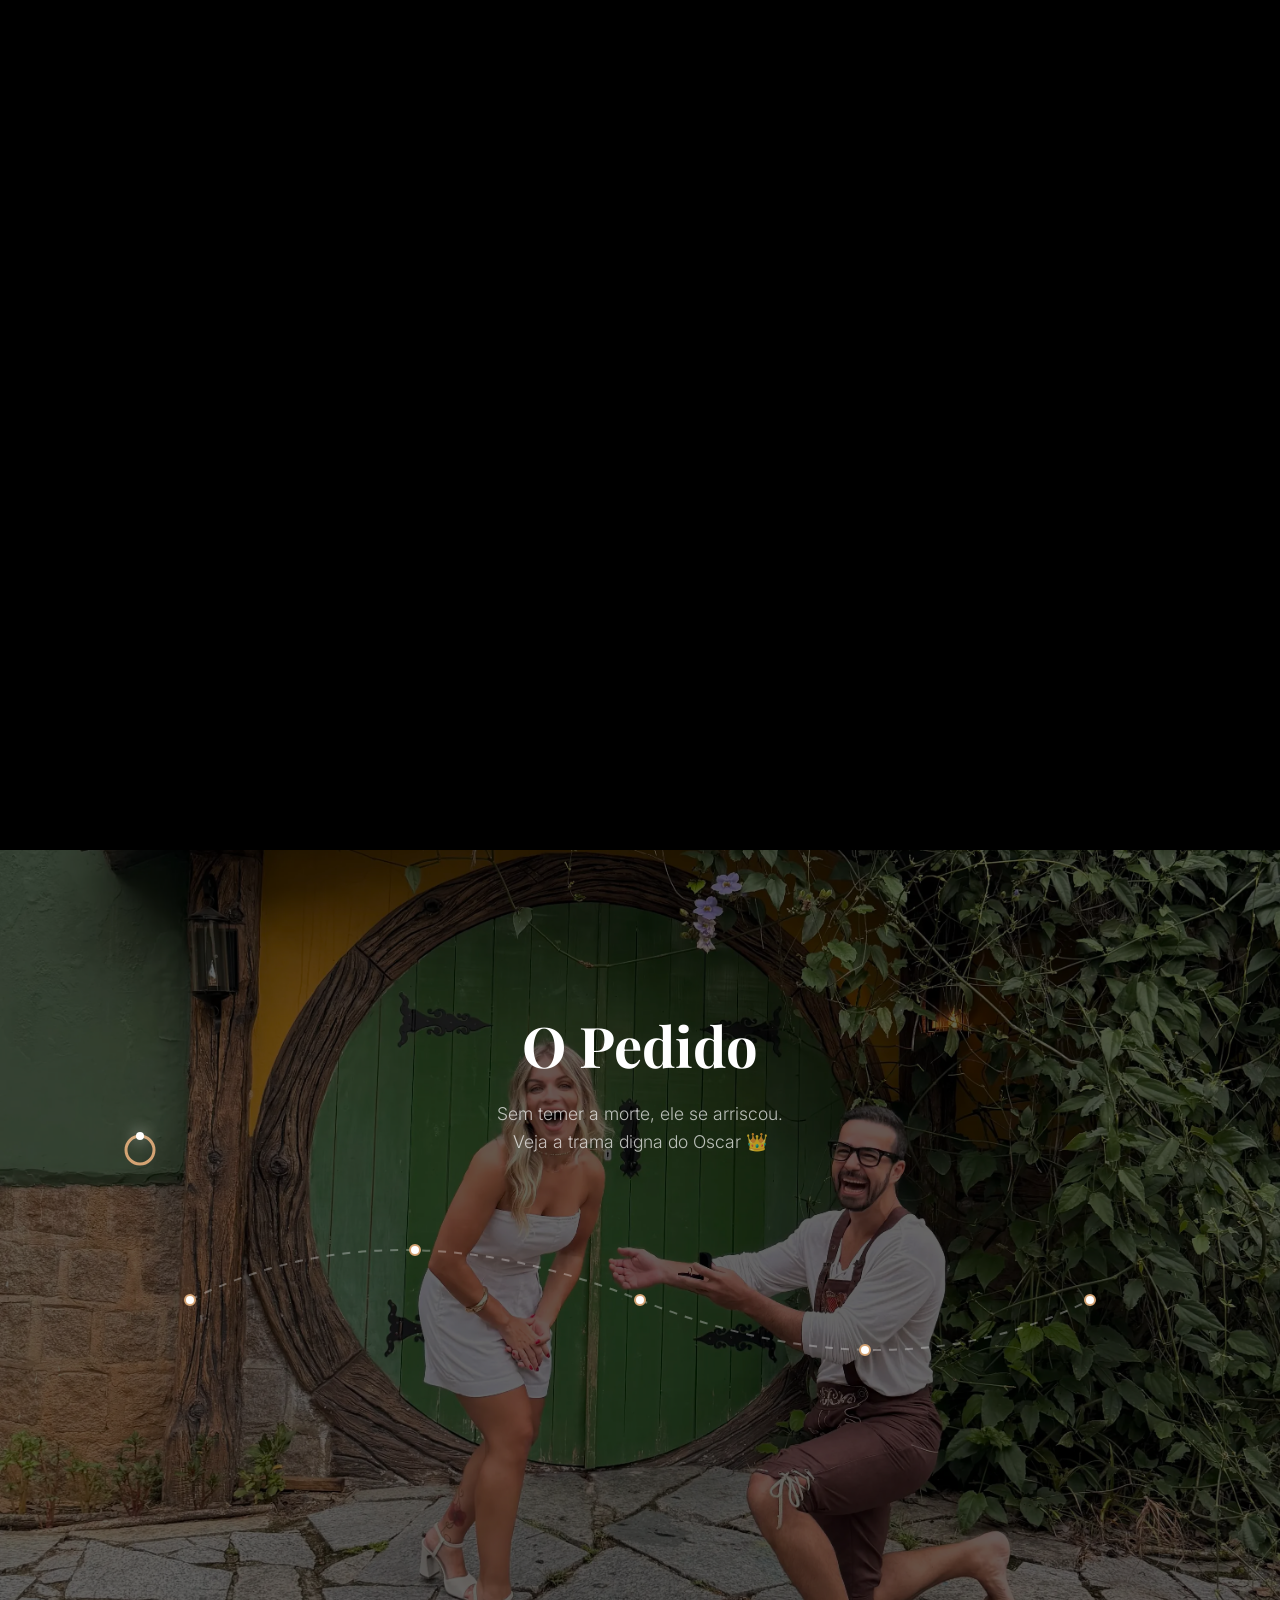
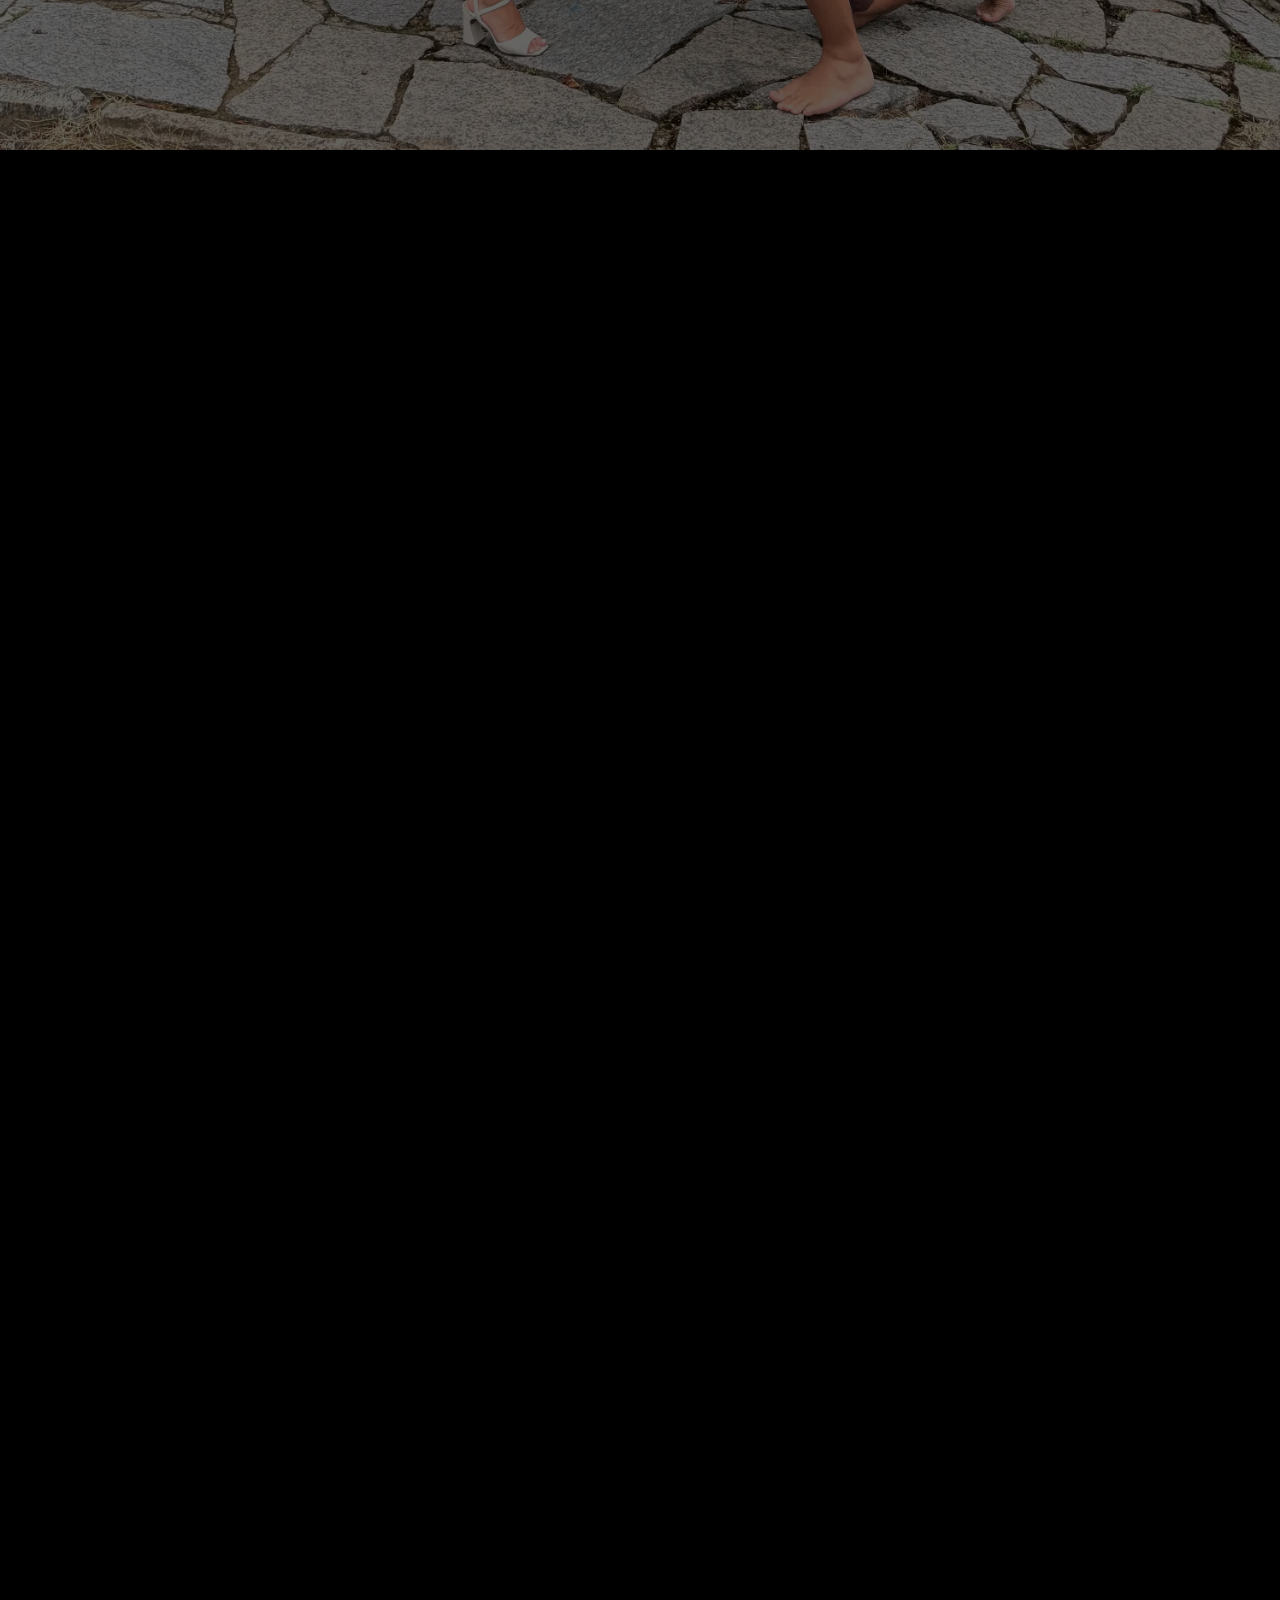
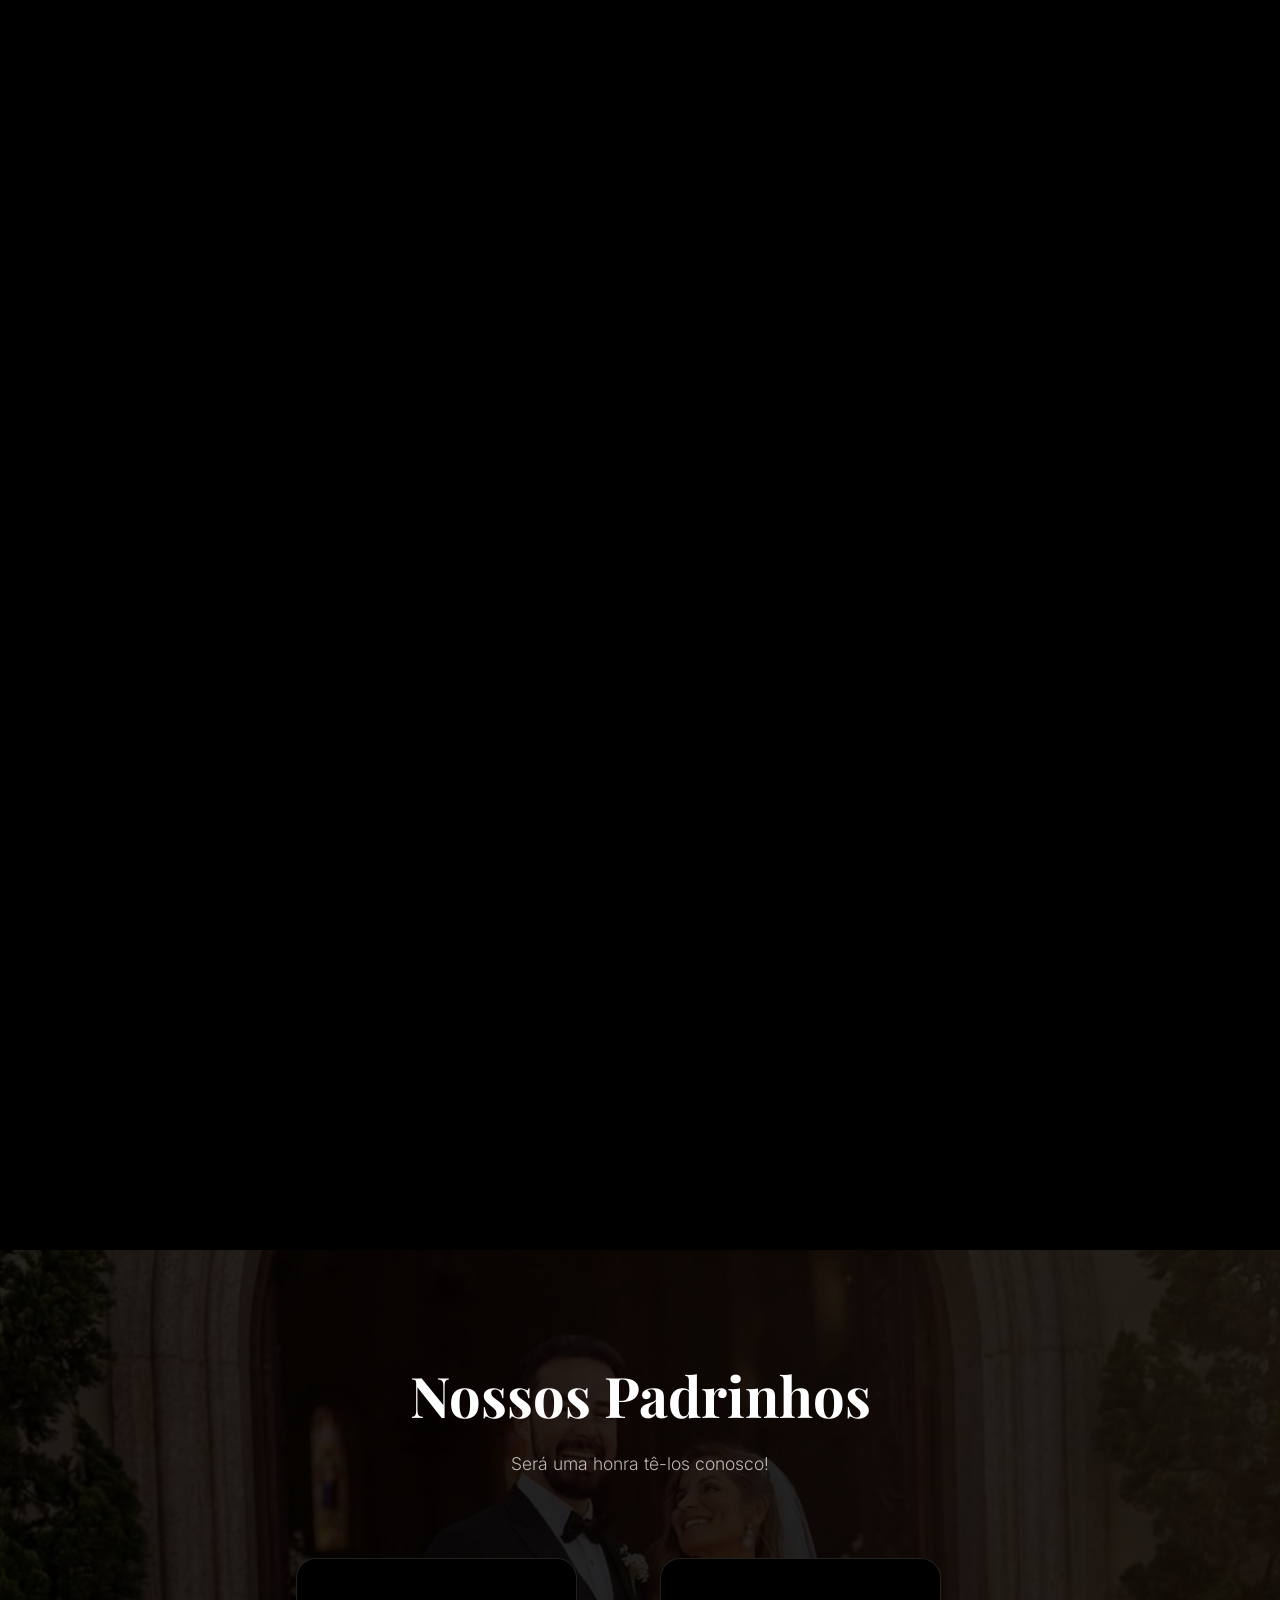
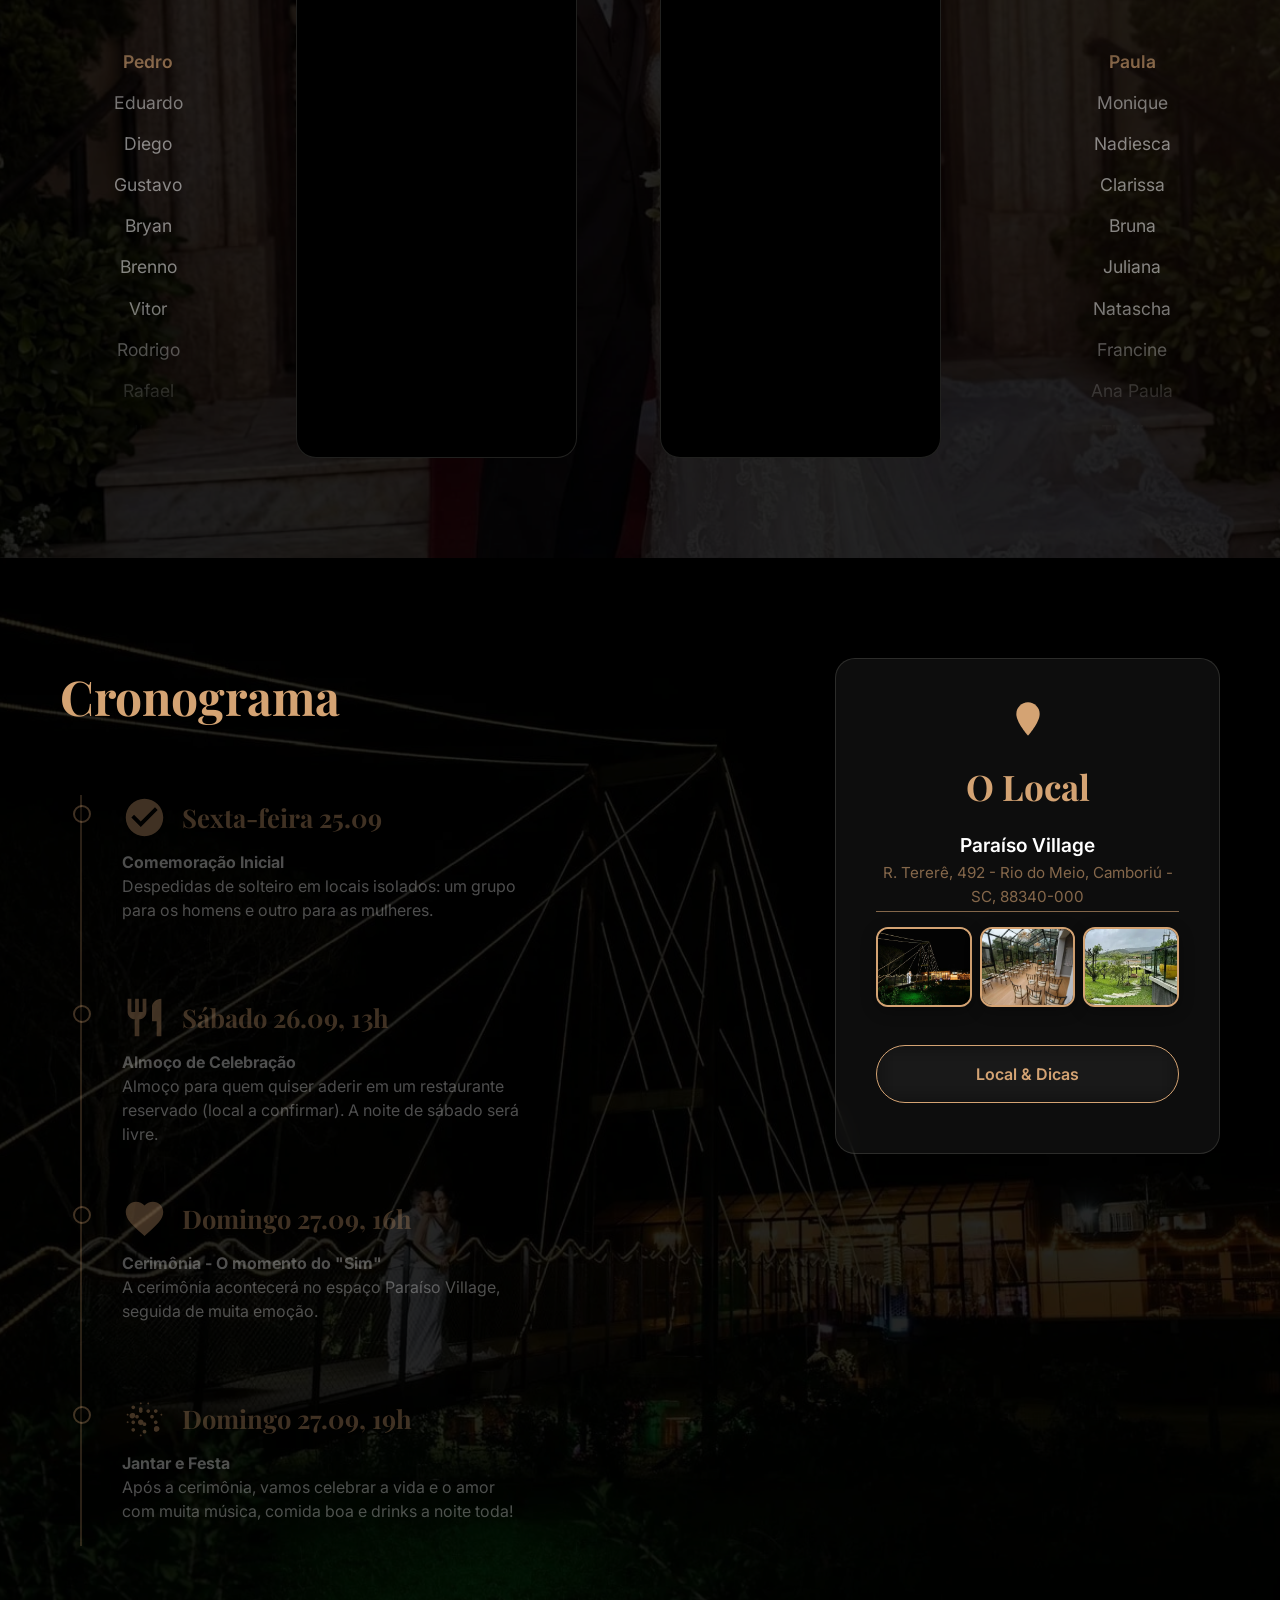
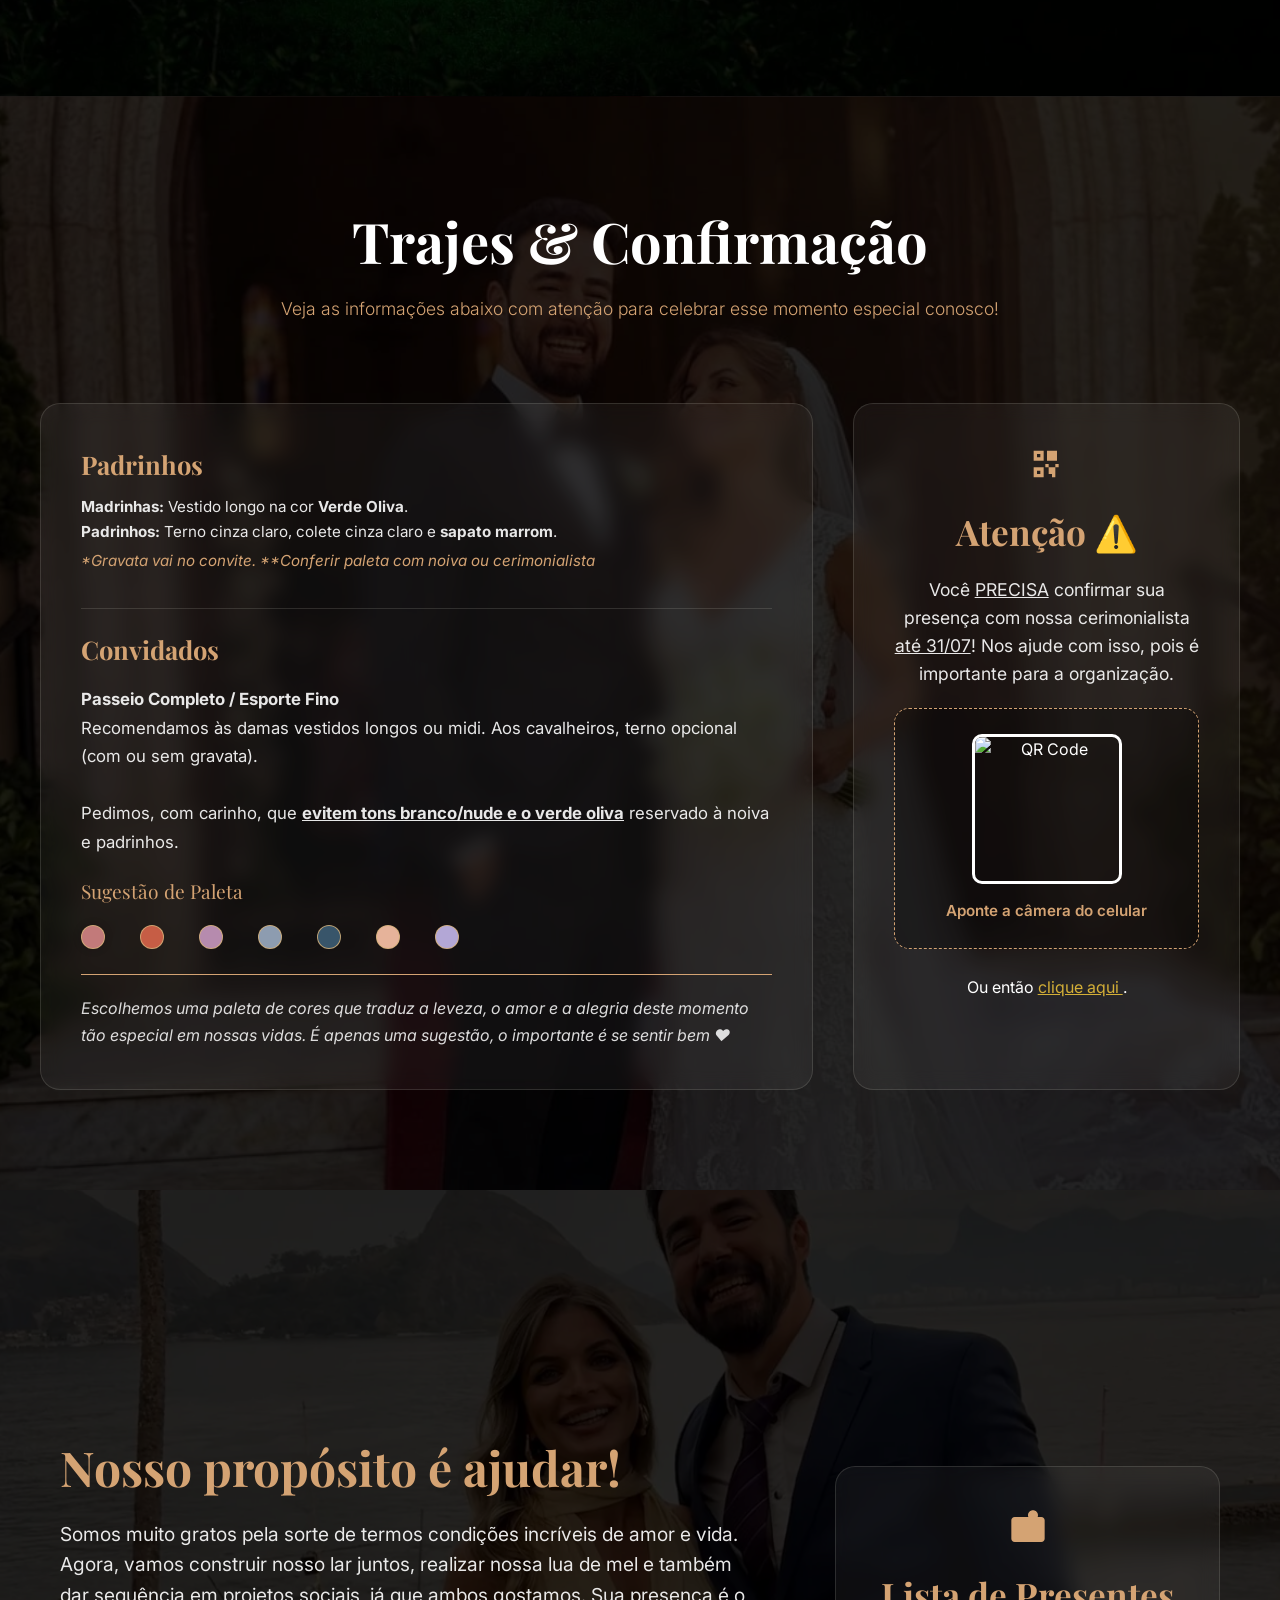
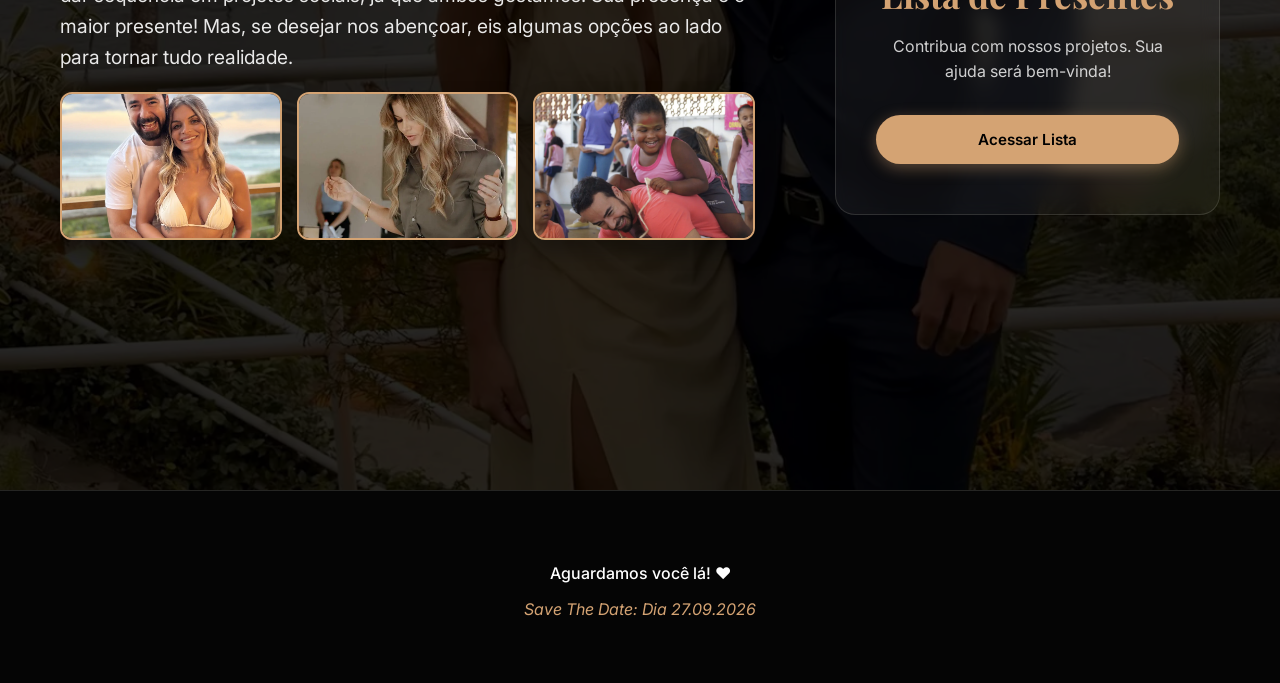
==== commit d2441d85: "Update index.html" ====
--- a/index.html
+++ b/index.html
@@ -233,9 +233,28 @@
 .custom-modal.active { opacity: 1; pointer-events: auto; }
 .modal-box { background: #111; border: 1px solid var(--gold); border-radius: 20px; width: 100%; max-width: 600px; padding: 30px; position: relative; max-height: 90vh; overflow-y: auto; text-align: left; }
 .close-modal-btn { position: absolute; top: 15px; right: 15px; background: transparent; color: #fff; border: none; font-size: 1.5rem; cursor: pointer; }
-.tab-header { display: flex; overflow-x: auto; white-space: nowrap; scrollbar-width: none; -ms-overflow-style: none; border-bottom: 1px solid var(--glass-border); margin-bottom: 20px; overflow-x: auto; white-space: nowrap; scrollbar-width: none; -ms-overflow-style: none; justify-content: flex-start; padding-bottom: 2px;}
+.tab-header {
+    display: flex !important;
+    justify-content: space-between; /* Distribui igualmente as abas */
+    flex-wrap: nowrap !important;   /* Bloqueia categoricamente a quebra de linha */
+    overflow-x: hidden !important;  /* Garante que não haverá scroll horizontal */
+    width: 100%;
+    border-bottom: 1px solid var(--glass-border);
+    margin-bottom: 20px;
+    padding-bottom: 2px;
+}
 .tab-header::-webkit-scrollbar {display: none;}
-.tab-btn { flex: 0 0 auto; background: none; border: none; color: #fff; padding: 10px; cursor: pointer; opacity: 0.5; transition: 0.3s; font-size: 0.9rem; }
+.tab-btn {
+    flex: 1;                        /* Força todas as abas a terem exatamente o mesmo tamanho */
+    text-align: center;
+    background: none;
+    border: none;
+    color: #fff;
+    cursor: pointer;
+    opacity: 0.5;
+    transition: 0.3s;
+    white-space: nowrap;            /* Impede que o texto de uma única aba quebre internamente */
+}
 .tab-btn.active { opacity: 1; border-bottom: 2px solid var(--gold); color: var(--gold); font-weight: bold;}
 .tab-content { display: none; color: #fff; line-height: 1.6;}
 .tab-content.active { display: block; }
@@ -439,6 +458,13 @@
     .scroll-arrow { display: none; }
 }
 
+@media (max-width: 380px) {
+    /* Segurança extra para celulares muito antigos/pequenos (como iPhone SE) */
+    .tab-btn {
+        font-size: 0.72rem !important;
+    }
+}
+
 @media (max-width: 480px) {
     .gift-item { gap: 10px; padding: 12px; }
     .gift-img { width: 60px; height: 90px; }
@@ -457,6 +483,10 @@
     .check-box p {
     font-size: 0.90rem !important;
     margin-top: 5px !important;
+    .tab-btn {
+        padding: 8px 4px !important; /* Reduz o espaçamento lateral para não espremer o texto */
+        font-size: 0.8rem !important;  /* Diminui levemente a fonte para caber em qualquer celular */
+    }
 }
 
 .btn-assistir-pedido {
@@ -1201,6 +1231,12 @@
         <h3 style="font-family: 'Playfair Display', serif; color: var(--gold); font-size: 1.8rem; margin-bottom: 10px; text-align: center;"> Presentes</h3>
 <p style="color: rgba(255,255,255,0.7); text-align: center; margin-bottom: 25px; font-size: 0.9rem;">Sua presença é nosso maior presente, mas se desejar contribuir com nossa jornada, escolha um item abaixo.</p>
 
+<div style="text-align: center; margin-bottom: 25px; padding: 12px; background: rgba(181, 158, 120, 0.08); border: 1px dashed var(--gold-accent); border-radius: 10px;">
+    <p style="color: #fff; font-size: 0.85rem; margin: 0 0 10px 0;">Prefere presentear com outro valor?</p>
+    <button class="btn-main" onclick="copiarPixLivre(this)" style="width: auto; padding: 8px 20px; font-size: 0.85rem; margin: 0;">
+        Copiar Chave Pix (Celular)
+    </button>
+</div>
 
 
 <div class="gift-filters">
@@ -1222,7 +1258,7 @@
                 
                 <button class="btn-gift" onclick="preencherEAbrirModal('Cota Geladeira', 'https://quickchart.io/qr?text=00020126360014BR.GOV.BCB.PIX0114%2B55219810385035204000053039865406600.005802BR5901N6001C62200516Geladeirainoxc0363040F84','00020126360014BR.GOV.BCB.PIX0114+55219810385035204000053039865406600.005802BR5901N6001C62200516Geladeirainoxc0363040F84')">Cota <span>R$ 600</span></button>
                 <button class="btn-gift" onclick="preencherEAbrirModal('Cota Geladeira', 'https://quickchart.io/qr?text=00020126360014BR.GOV.BCB.PIX0114%2B55219810385035204000053039865406600.005802BR5901N6001C62200516Geladeirainoxc0463046850','00020126360014BR.GOV.BCB.PIX0114+55219810385035204000053039865406600.005802BR5901N6001C62200516Geladeirainoxc0463046850')">Cota <span>R$ 600</span></button>
-                <button class="btn-gift" onclick="preencherEAbrirModal('Cota Geladeira', 'https://quickchart.io/qr?text=00020126360014BR.GOV.BCB.PIX0114%2B55219810385035204000053039865406950.005802BR5901N6001C62200516Geladeirainoxc0563044645','00020126360014BR.GOV.BCB.PIX0114+55219810385035204000053039865406950.005802BR5901N6001C62200516Geladeirainoxc0563044645')">Cota <span>R$ 950</span></button>
+                <button class="btn-gift pago">Cota (Paga) <span>R$ 950</span></button>
                 <button class="btn-gift" onclick="preencherEAbrirModal('Cota Geladeira', 'https://quickchart.io/qr?text=00020126360014BR.GOV.BCB.PIX0114%2B552198103850352040000530398654071500.005802BR5901N6001C62200516Geladeirainoxc066304DCAE','00020126360014BR.GOV.BCB.PIX0114+552198103850352040000530398654071500.005802BR5901N6001C62200516Geladeirainoxc066304DCAE')">Cota <span>R$ 1500</span></button>
             </div>
         </div>
@@ -1249,7 +1285,7 @@
             <p>Valor total aproximado: R$ 3.300,00</p>
             <div class="cota-grid">
                 <button class="btn-gift" onclick="preencherEAbrirModal('Cota Lava-louça', 'https://quickchart.io/qr?text=00020126360014BR.GOV.BCB.PIX0114%2B55219810385035204000053039865406400.005802BR5901N6001C62210517Maquinadeloucac016304A24D', '00020126360014BR.GOV.BCB.PIX0114+55219810385035204000053039865406400.005802BR5901N6001C62210517Maquinadeloucac016304A24D')">Cota <span>R$ 400</span></button>
-                <button class="btn-gift" onclick="preencherEAbrirModal('Cota Lava-louça', 'https://quickchart.io/qr?text=00020126360014BR.GOV.BCB.PIX0114%2B55219810385035204000053039865406400.005802BR5901N6001C62210517Maquinadeloucac0263044C9F', '00020126360014BR.GOV.BCB.PIX0114+55219810385035204000053039865406400.005802BR5901N6001C62210517Maquinadeloucac0263044C9F')">Cota <span>R$ 400</span></button>
+                <button class="btn-gift pago">Cota (Paga) <span>R$ 400</span></button>
                 <button class="btn-gift" onclick="preencherEAbrirModal('Cota Lava-louça', 'https://quickchart.io/qr?text=00020126360014BR.GOV.BCB.PIX0114%2B55219810385035204000053039865406650.005802BR5901N6001C62210517Maquinadeloucac0363043586', '00020126360014BR.GOV.BCB.PIX0114+55219810385035204000053039865406650.005802BR5901N6001C62210517Maquinadeloucac0363043586')">Cota <span>R$ 650</span></button>
                 <button class="btn-gift" onclick="preencherEAbrirModal('Cota Lava-louça', 'https://quickchart.io/qr?text=00020126360014BR.GOV.BCB.PIX0114%2B55219810385035204000053039865406650.005802BR5901N6001C62210517Maquinadeloucac0463045252', '00020126360014BR.GOV.BCB.PIX0114+55219810385035204000053039865406650.005802BR5901N6001C62210517Maquinadeloucac0463045252')">Cota <span>R$ 650</span></button>
                 <button class="btn-gift" onclick="preencherEAbrirModal('Cota Lava-louça', 'https://quickchart.io/qr?text=00020126360014BR.GOV.BCB.PIX0114%2B552198103850352040000530398654071200.005802BR5901N6001C62210517Maquinadeloucac056304FCCA', '00020126360014BR.GOV.BCB.PIX0114+552198103850352040000530398654071200.005802BR5901N6001C62210517Maquinadeloucac056304FCCA')">Cota <span>R$ 1200</span></button>
@@ -1263,7 +1299,7 @@
             <h4>Televisão Smart 55”</h4>
             <p>Valor total aproximado: R$ 2.400,00</p>
             <div class="cota-grid">
-                <button class="btn-gift" onclick="preencherEAbrirModal('Cota TV 55', 'https://quickchart.io/qr?text=00020126360014BR.GOV.BCB.PIX0114%2B55219810385035204000053039865406300.005802BR5901N6001C62210517TelevisaoSmartc01630470D7', '00020126360014BR.GOV.BCB.PIX0114+55219810385035204000053039865406300.005802BR5901N6001C62210517TelevisaoSmartc01630470D7')">Cota <span>R$ 300</span></button>
+                <button class="btn-gift pago">Cota (Paga) <span>R$ 300</span></button>
                 <button class="btn-gift" onclick="preencherEAbrirModal('Cota TV 55', 'https://quickchart.io/qr?text=00020126360014BR.GOV.BCB.PIX0114%2B55219810385035204000053039865406400.005802BR5901N6001C62210517TelevisaoSmartc026304537D', '00020126360014BR.GOV.BCB.PIX0114+55219810385035204000053039865406400.005802BR5901N6001C62210517TelevisaoSmartc026304537D')">Cota <span>R$ 400</span></button>
                 <button class="btn-gift" onclick="preencherEAbrirModal('Cota TV 55', 'https://quickchart.io/qr?text=00020126360014BR.GOV.BCB.PIX0114%2B55219810385035204000053039865406600.005802BR5901N6001C62210517TelevisaoSmartc03630471CA', '00020126360014BR.GOV.BCB.PIX0114+55219810385035204000053039865406600.005802BR5901N6001C62210517TelevisaoSmartc03630471CA')">Cota <span>R$ 600</span></button>
                 <button class="btn-gift" onclick="preencherEAbrirModal('Cota TV 55', 'https://quickchart.io/qr?text=00020126360014BR.GOV.BCB.PIX0114%2B552198103850352040000530398654071100.005802BR5901N6001C62210517TelevisaoSmartc04630485EC', '00020126360014BR.GOV.BCB.PIX0114+552198103850352040000530398654071100.005802BR5901N6001C62210517TelevisaoSmartc04630485EC')">Cota <span>R$ 1.100</span></button>
@@ -1279,7 +1315,7 @@
             <div class="cota-grid">
                 <button class="btn-gift" onclick="preencherEAbrirModal('Cota Robô Aspirador', 'https://quickchart.io/qr?text=00020126360014BR.GOV.BCB.PIX0114%2B55219810385035204000053039865406200.005802BR5901N6001C62200516Roboaspiradorc0163040358', '00020126360014BR.GOV.BCB.PIX0114+55219810385035204000053039865406200.005802BR5901N6001C62200516Roboaspiradorc0163040358')">Cota <span>R$ 200</span></button>
                 <button class="btn-gift" onclick="preencherEAbrirModal('Cota Robô Aspirador', 'https://quickchart.io/qr?text=00020126360014BR.GOV.BCB.PIX0114%2B55219810385035204000053039865406300.005802BR5901N6001C62200516Roboaspiradorc026304FFFC', '00020126360014BR.GOV.BCB.PIX0114+55219810385035204000053039865406300.005802BR5901N6001C62200516Roboaspiradorc026304FFFC')">Cota <span>R$ 300</span></button>
-                <button class="btn-gift" onclick="preencherEAbrirModal('Cota Robô Aspirador', 'https://quickchart.io/qr?text=00020126360014BR.GOV.BCB.PIX0114%2B55219810385035204000053039865406500.005802BR5901N6001C62200516Roboaspiradorc0363043899', '00020126360014BR.GOV.BCB.PIX0114+55219810385035204000053039865406500.005802BR5901N6001C62200516Roboaspiradorc0363043899')">Cota <span>R$ 500</span></button>
+                <button class="btn-gift pago">Cota (Paga) <span>R$ 500</span></button>
                 <button class="btn-gift" onclick="preencherEAbrirModal('Cota Robô Aspirador', 'https://quickchart.io/qr?text=00020126360014BR.GOV.BCB.PIX0114%2B55219810385035204000053039865406500.005802BR5901N6001C62200516Roboaspiradorc0463045F4D', '00020126360014BR.GOV.BCB.PIX0114+55219810385035204000053039865406500.005802BR5901N6001C62200516Roboaspiradorc0463045F4D')">Cota <span>R$ 500</span></button>
             </div>
         </div>
@@ -1369,8 +1405,8 @@
             <h4>Multiprocessador (completo)</h4>
             <p>Valor total aproximado: R$ 750,00</p>
             <div class="cota-grid">
-                <button class="btn-gift" onclick="preencherEAbrirModal('Cota Multiprocessador', 'https://quickchart.io/qr?text=00020126360014BR.GOV.BCB.PIX0114%2B55219810385035204000053039865406300.005802BR5901N6001C62230519Multiprocessadorc0163044EC4', '00020126360014BR.GOV.BCB.PIX0114+55219810385035204000053039865406300.005802BR5901N6001C62230519Multiprocessadorc0163044EC4')">Cota <span>R$ 300</span></button>
-                <button class="btn-gift" onclick="preencherEAbrirModal('Cota Multiprocessador', 'https://quickchart.io/qr?text=00020126360014BR.GOV.BCB.PIX0114%2B55219810385035204000053039865406450.005802BR5901N6001C62230519Multiprocessadorc026304B9E0', '00020126360014BR.GOV.BCB.PIX0114+55219810385035204000053039865406450.005802BR5901N6001C62230519Multiprocessadorc026304B9E0')">Cota <span>R$ 450</span></button>
+                <button class="btn-gift pago">Cota (Paga) <span>R$ 300</span></button>
+                <button class="btn-gift pago">Cota (Paga) <span>R$ 450</span></button>
             </div>
         </div>
     </div>
@@ -1430,7 +1466,7 @@
             <h4>Liquidificador portátil</h4>
             <p>R$ 150,00</p>
             <div class="cota-grid">
-                <button class="btn-gift" onclick="preencherEAbrirModal('Liquidificador Portátil', 'https://quickchart.io/qr?text=00020126360014BR.GOV.BCB.PIX0114%2B55219810385035204000053039865406150.005802BR5901N6001C62200516Liquiportatilc0163048398', '00020126360014BR.GOV.BCB.PIX0114+55219810385035204000053039865406150.005802BR5901N6001C62200516Liquiportatilc0163048398')">Presentear <span>R$ 150</span></button>
+                <button class="btn-gift pago">Presente Pago <span>R$ 150</span></button>
             </div>
         </div>
     </div>
@@ -1474,7 +1510,7 @@
             <h4>Sanduicheira inox</h4>
             <p>R$ 150,00</p>
             <div class="cota-grid">
-                <button class="btn-gift" onclick="preencherEAbrirModal('Sanduicheira Inox', 'https://quickchart.io/qr?text=00020126360014BR.GOV.BCB.PIX0114%2B55219810385035204000053039865406150.005802BR5901N6001C62190515Sanduicheirac016304936F', '00020126360014BR.GOV.BCB.PIX0114+55219810385035204000053039865406150.005802BR5901N6001C62190515Sanduicheirac016304936F')">Presentear <span>R$ 150</span></button>
+                <button class="btn-gift pago">Presente Pago <span>R$ 150</span></button>
             </div>
         </div>
     </div>
@@ -1496,7 +1532,7 @@
             <h4>Filtro de água</h4>
             <p>R$ 200,00</p>
             <div class="cota-grid">
-                <button class="btn-gift" onclick="preencherEAbrirModal('Filtro de Água', 'https://quickchart.io/qr?text=00020126360014BR.GOV.BCB.PIX0114%2B55219810385035204000053039865406200.005802BR5901N6001C62170513Filtroaguac0163049B8C', '00020126360014BR.GOV.BCB.PIX0114+55219810385035204000053039865406200.005802BR5901N6001C62170513Filtroaguac0163049B8C')">Presentear <span>R$ 200</span></button>
+                <button class="btn-gift pago">Presente Pago <span><span>R$ 200</span></button>
             </div>
         </div>
     </div>
@@ -1540,7 +1576,7 @@
             <h4>Jogo de lençol branco</h4>
             <p>R$ 200,00</p>
             <div class="cota-grid">
-                <button class="btn-gift" onclick="preencherEAbrirModal('Jogo de Lençol', 'https://quickchart.io/qr?text=00020126360014BR.GOV.BCB.PIX0114%2B55219810385035204000053039865406200.005802BR5901N6001C62170513Jogolencolc016304B833', '00020126360014BR.GOV.BCB.PIX0114+55219810385035204000053039865406200.005802BR5901N6001C62170513Jogolencolc016304B833')">Presentear <span>R$ 200</span></button>
+                <button class="btn-gift pago">Presente Pago <span>R$ 200</span></button>
             </div>
         </div>
     </div>
@@ -1563,7 +1599,7 @@
             <h4>Jogo de toalhas branco</h4>
             <p>R$ 200,00</p>
             <div class="cota-grid">
-                <button class="btn-gift" onclick="preencherEAbrirModal('Jogo de Toalhas', 'https://quickchart.io/qr?text=00020126360014BR.GOV.BCB.PIX0114%2B55219810385035204000053039865406200.005802BR5901N6001C62180514Jogotoalhasc016304182D', '00020126360014BR.GOV.BCB.PIX0114+55219810385035204000053039865406200.005802BR5901N6001C62180514Jogotoalhasc016304182D')">Presentear <span>R$ 200</span></button>
+                <button class="btn-gift pago">Presente Pago <span>R$ 200</span></button>
             </div>
         </div>
     </div>
@@ -1574,7 +1610,7 @@
             <h4>Ferro de passar a vapor</h4>
             <p>R$ 200,00</p>
             <div class="cota-grid">
-                <button class="btn-gift" onclick="preencherEAbrirModal('Ferro de Passar', 'https://quickchart.io/qr?text=00020126360014BR.GOV.BCB.PIX0114%2B55219810385035204000053039865406200.005802BR5901N6001C62180514Ferropassarc016304695A', '00020126360014BR.GOV.BCB.PIX0114+55219810385035204000053039865406200.005802BR5901N6001C62180514Ferropassarc016304695A')">Presentear <span>R$ 200</span></button>
+                <button class="btn-gift pago">Presente Pago <span>R$ 200</span></button>
             </div>
         </div>
     </div>
@@ -1629,6 +1665,23 @@
         const vWoman = document.getElementById('madrinha-video');
 
         window.scrollTo(0, 0);
+
+        // Função para pular a introdução caso o vídeo seja bloqueado (Ex: Pouca Bateria)
+        function pularIntroducao() {
+            preloader.style.opacity = '0';
+            setTimeout(() => {
+                preloader.style.display = 'none';
+                if (video) video.style.opacity = 0;
+                document.getElementById('intro-container').style.display = 'none';
+                hero.classList.remove('hidden');
+                document.body.classList.remove('scroll-locked');
+                
+                // ATIVA OS GATILHOS DE MÚSICA (Scroll ou Toque)
+                ['scroll', 'click', 'touchstart', 'wheel'].forEach(evt => {
+                    window.addEventListener(evt, attemptPlayMusic, { passive: true });
+                });
+            }, 500);
+        }
 
         if (video) {
             video.load();
@@ -1643,9 +1696,13 @@
                 }, 300);
             });
 
+            // Tenta rodar o vídeo com som desativado
             video.play().catch(() => {
                 video.muted = true;
-                video.play();
+                video.play().catch((err) => {
+                    console.log("Vídeo bloqueado pelo sistema (Modo Pouca Bateria). Pulando intro...", err);
+                    pularIntroducao();
+                });
             });
 
             video.onended = () => {
@@ -1655,13 +1712,14 @@
                     hero.classList.remove('hidden');
                     document.body.classList.remove('scroll-locked');
                     
-                    // ATIVA OS GATILHOS DE MÚSICA (Scroll ou Toque)
-                    // Adicionamos listeners globais que ficarão monitorando o primeiro movimento
                     ['scroll', 'click', 'touchstart', 'wheel'].forEach(evt => {
                         window.addEventListener(evt, attemptPlayMusic, { passive: true });
                     });
                 }, 800);
             };
+        } else {
+            // Se o elemento de vídeo por algum motivo não existir
+            pularIntroducao();
         }
 
         if (vMan) vMan.play().catch(() => {});
@@ -2097,6 +2155,26 @@
     }, 2500);
 }
 
+
+    function copiarPixLivre(btn) {
+    const chavePix = "21981038503";
+    
+    if (navigator.clipboard && window.isSecureContext) {
+        navigator.clipboard.writeText(chavePix).then(() => {
+            mostrarFeedbackSucesso(btn);
+        });
+    } else {
+        // Fallback de segurança para navegadores antigos ou conexões HTTP externas
+        const textArea = document.createElement("textarea");
+        textArea.value = chavePix;
+        document.body.appendChild(textArea);
+        textArea.select();
+        document.execCommand('copy');
+        document.body.removeChild(textArea);
+        mostrarFeedbackSucesso(btn);
+    }
+}
+
 </script>
 </body>
-</html>+</html>
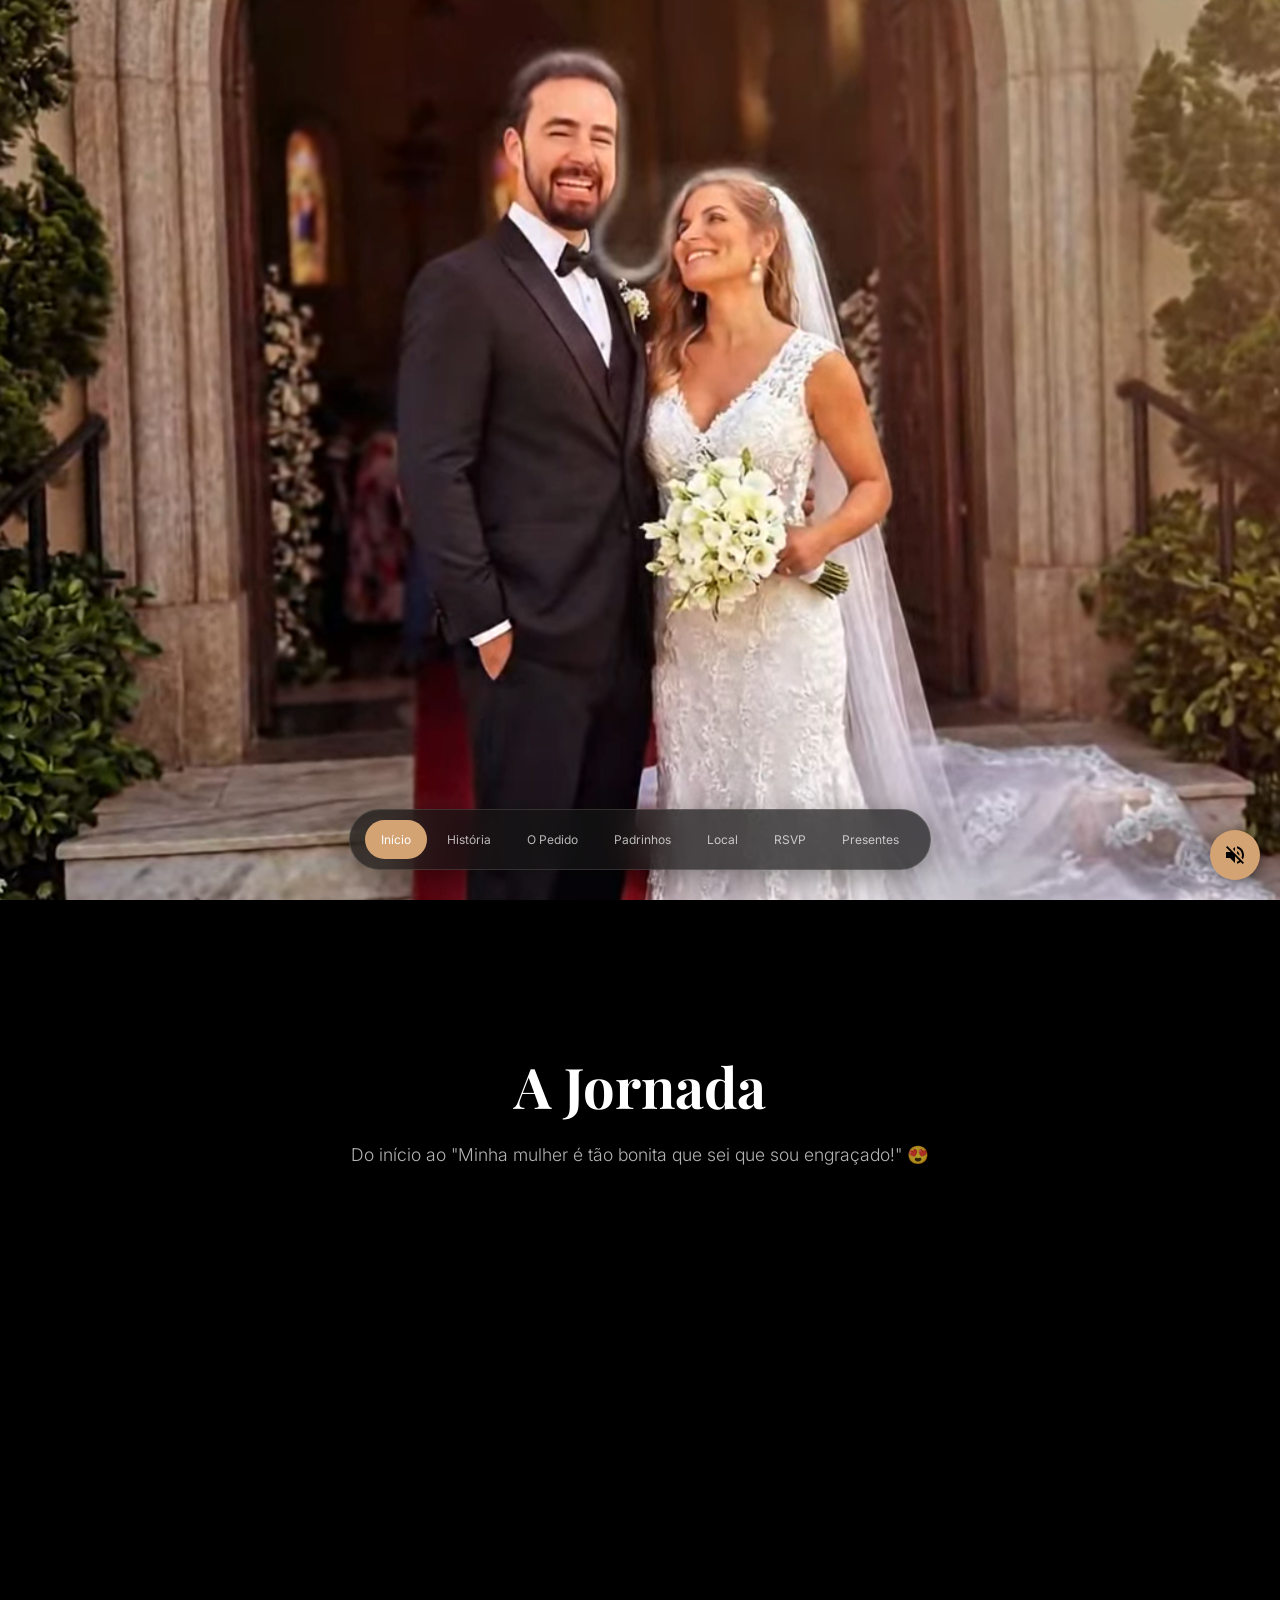
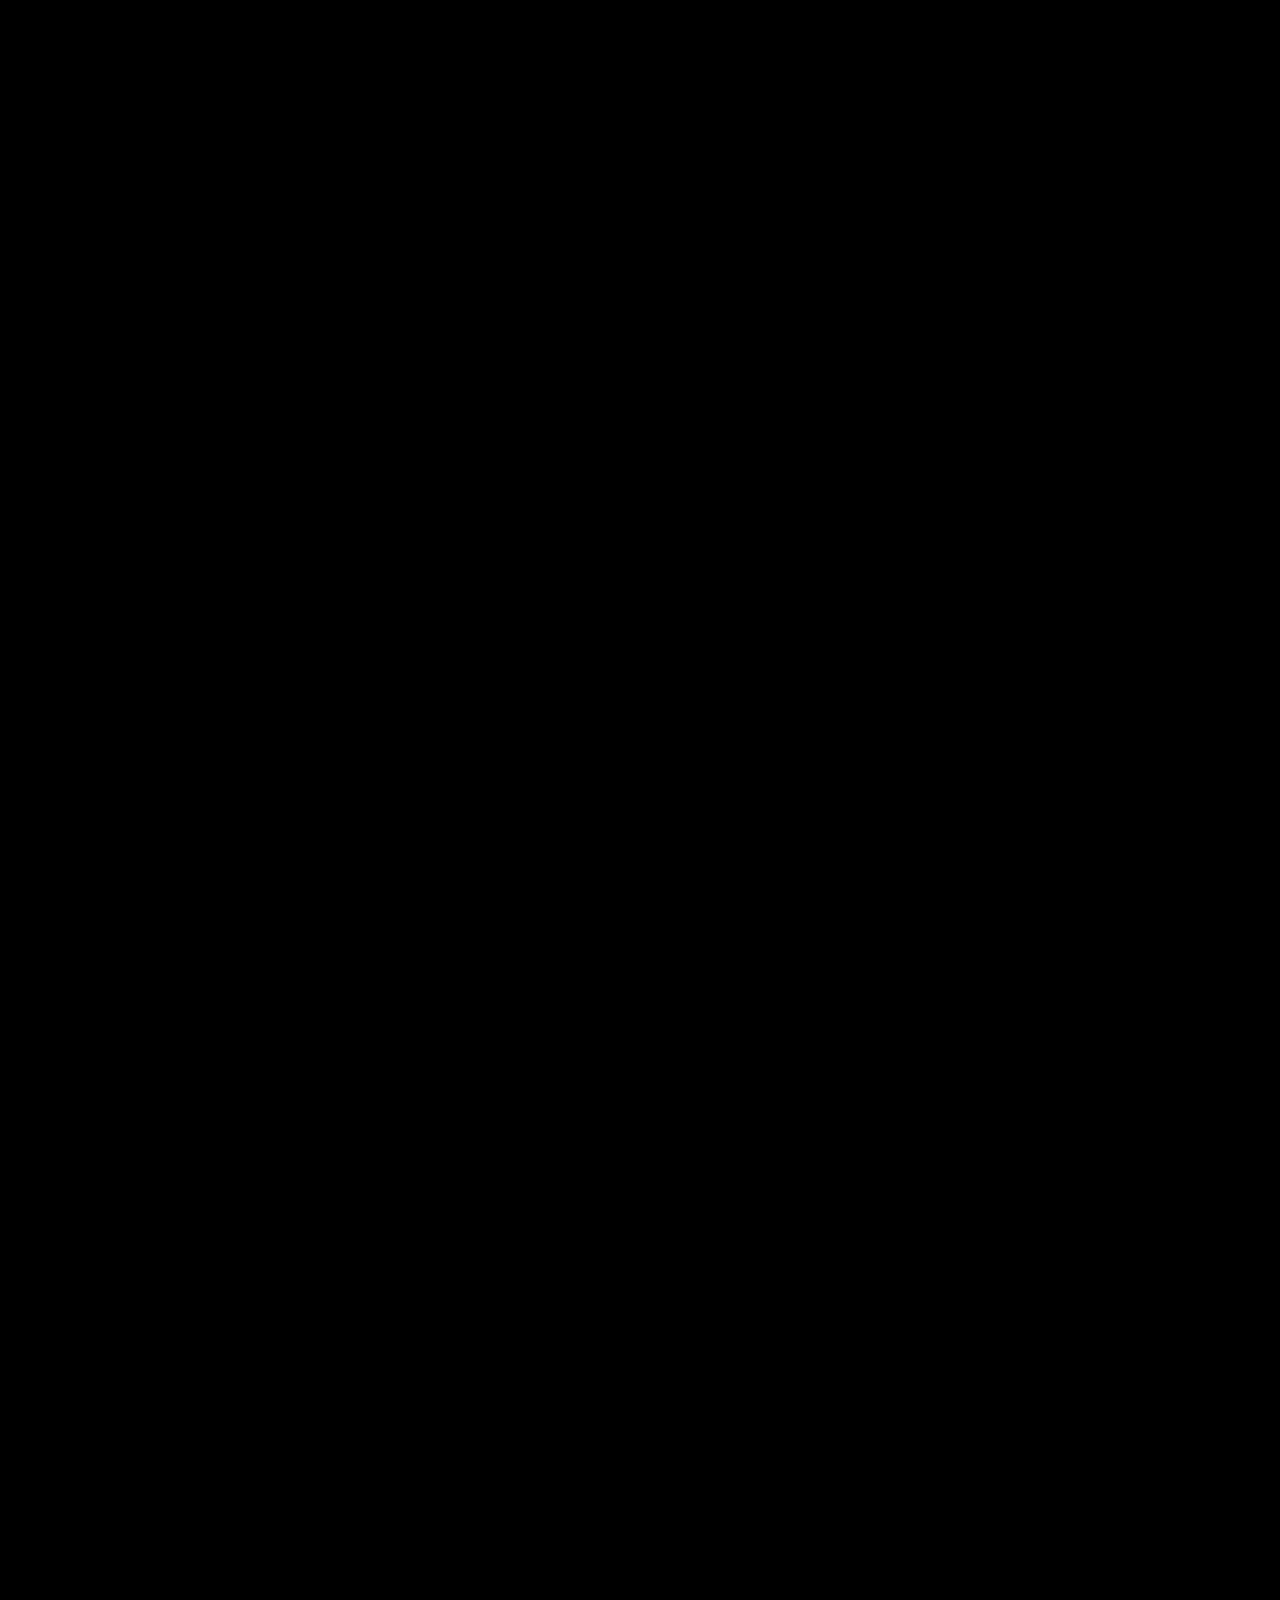
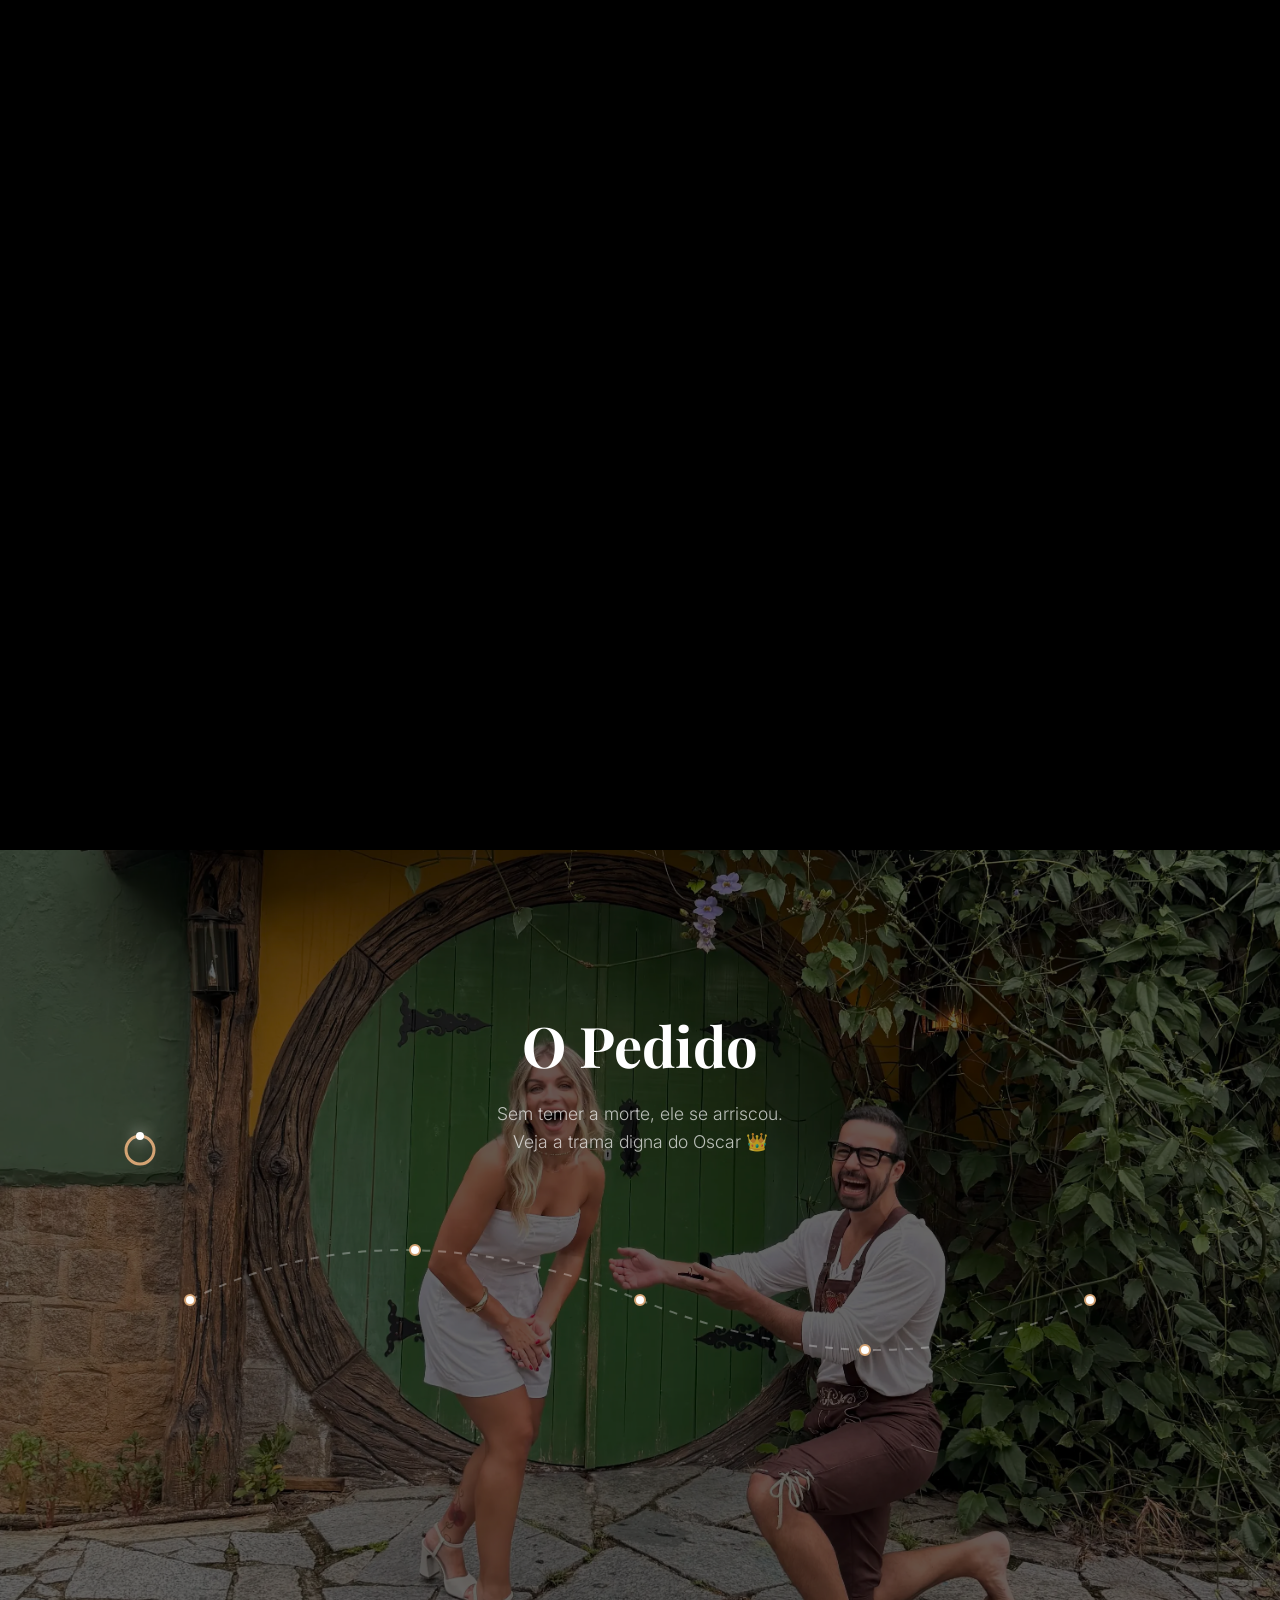
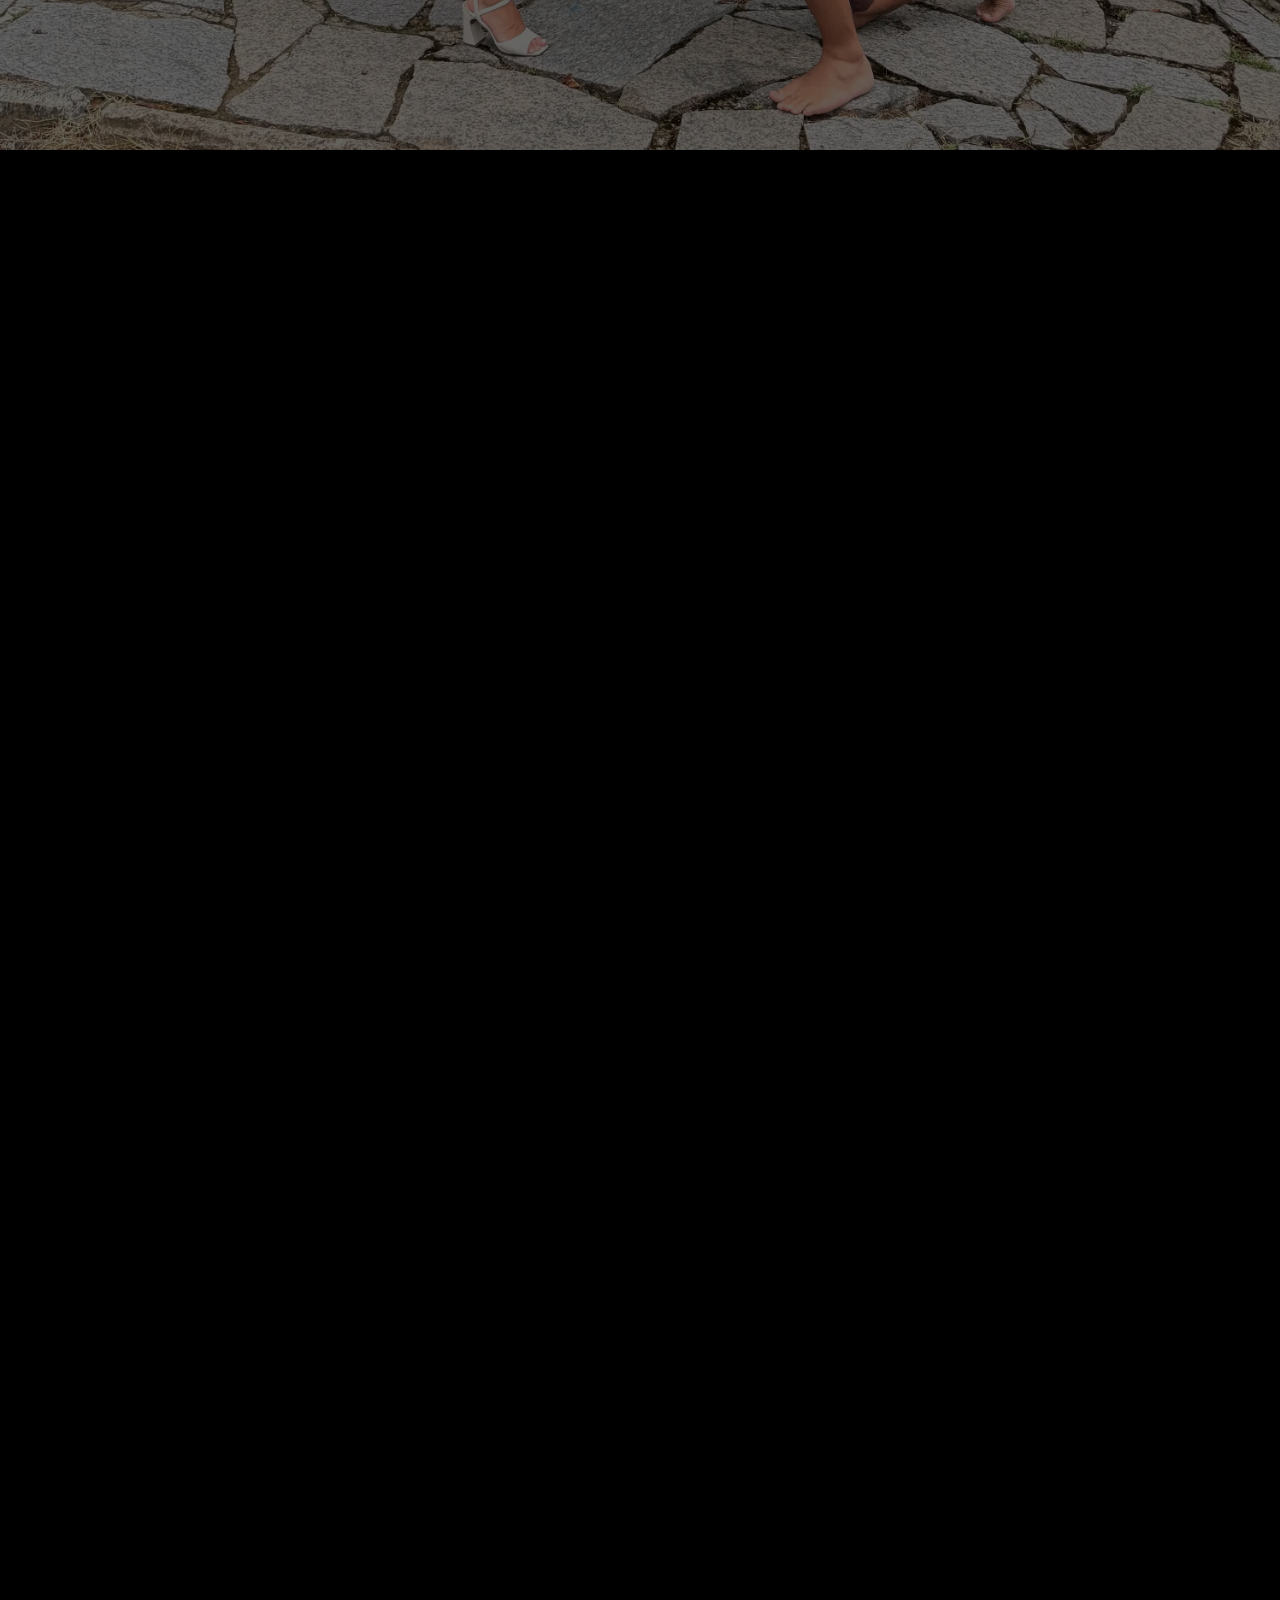
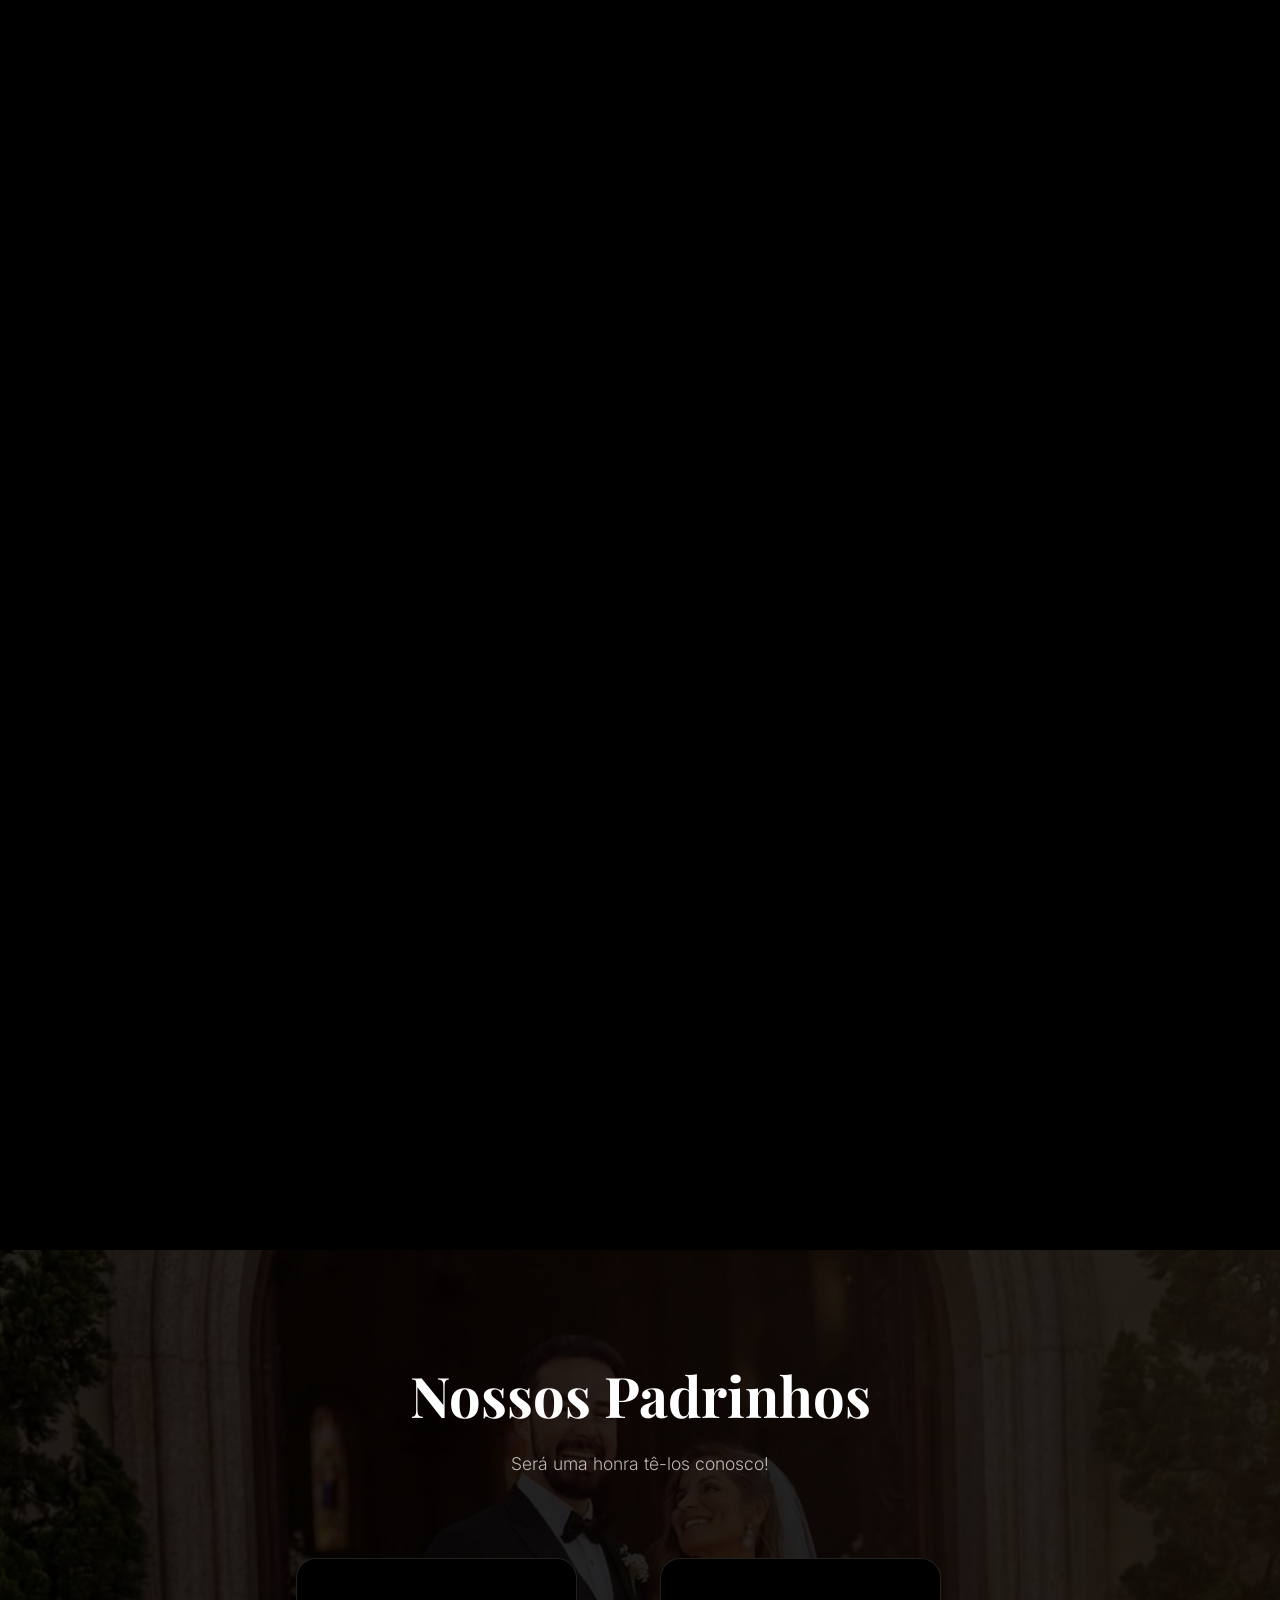
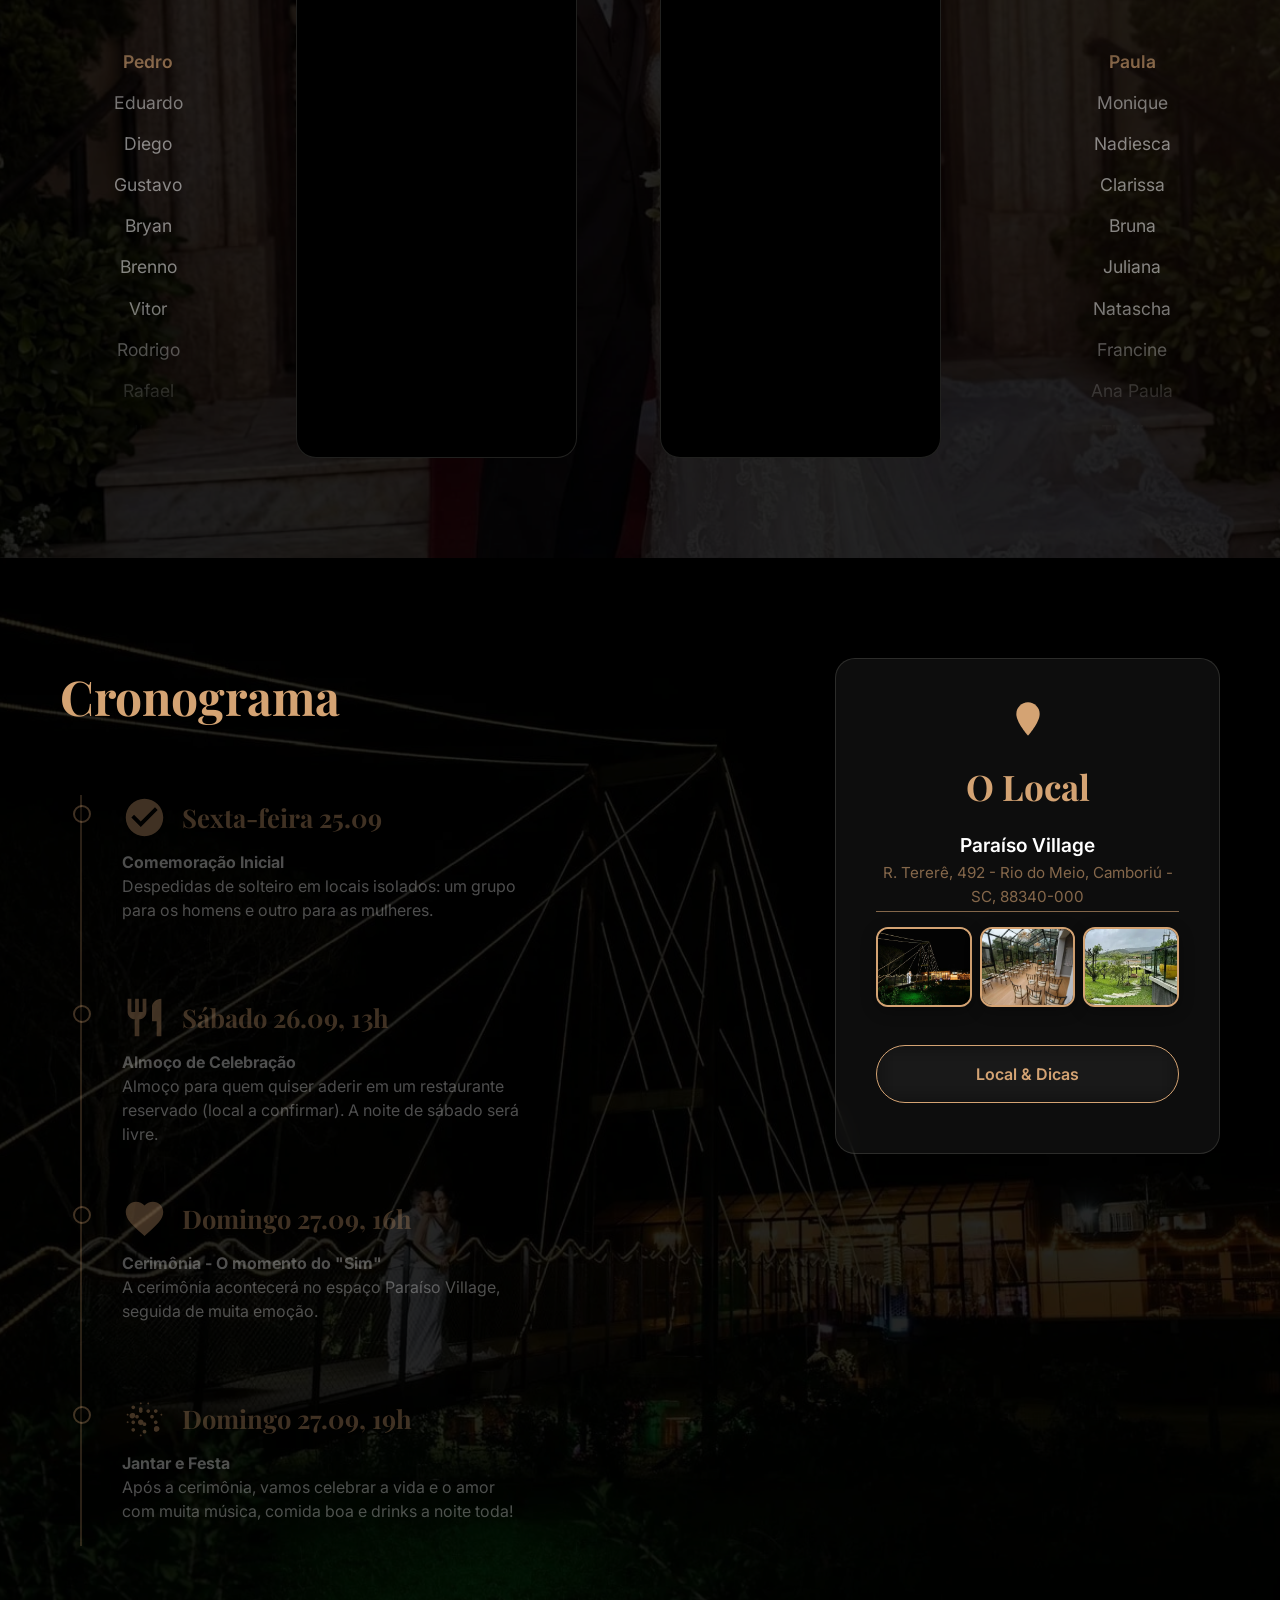
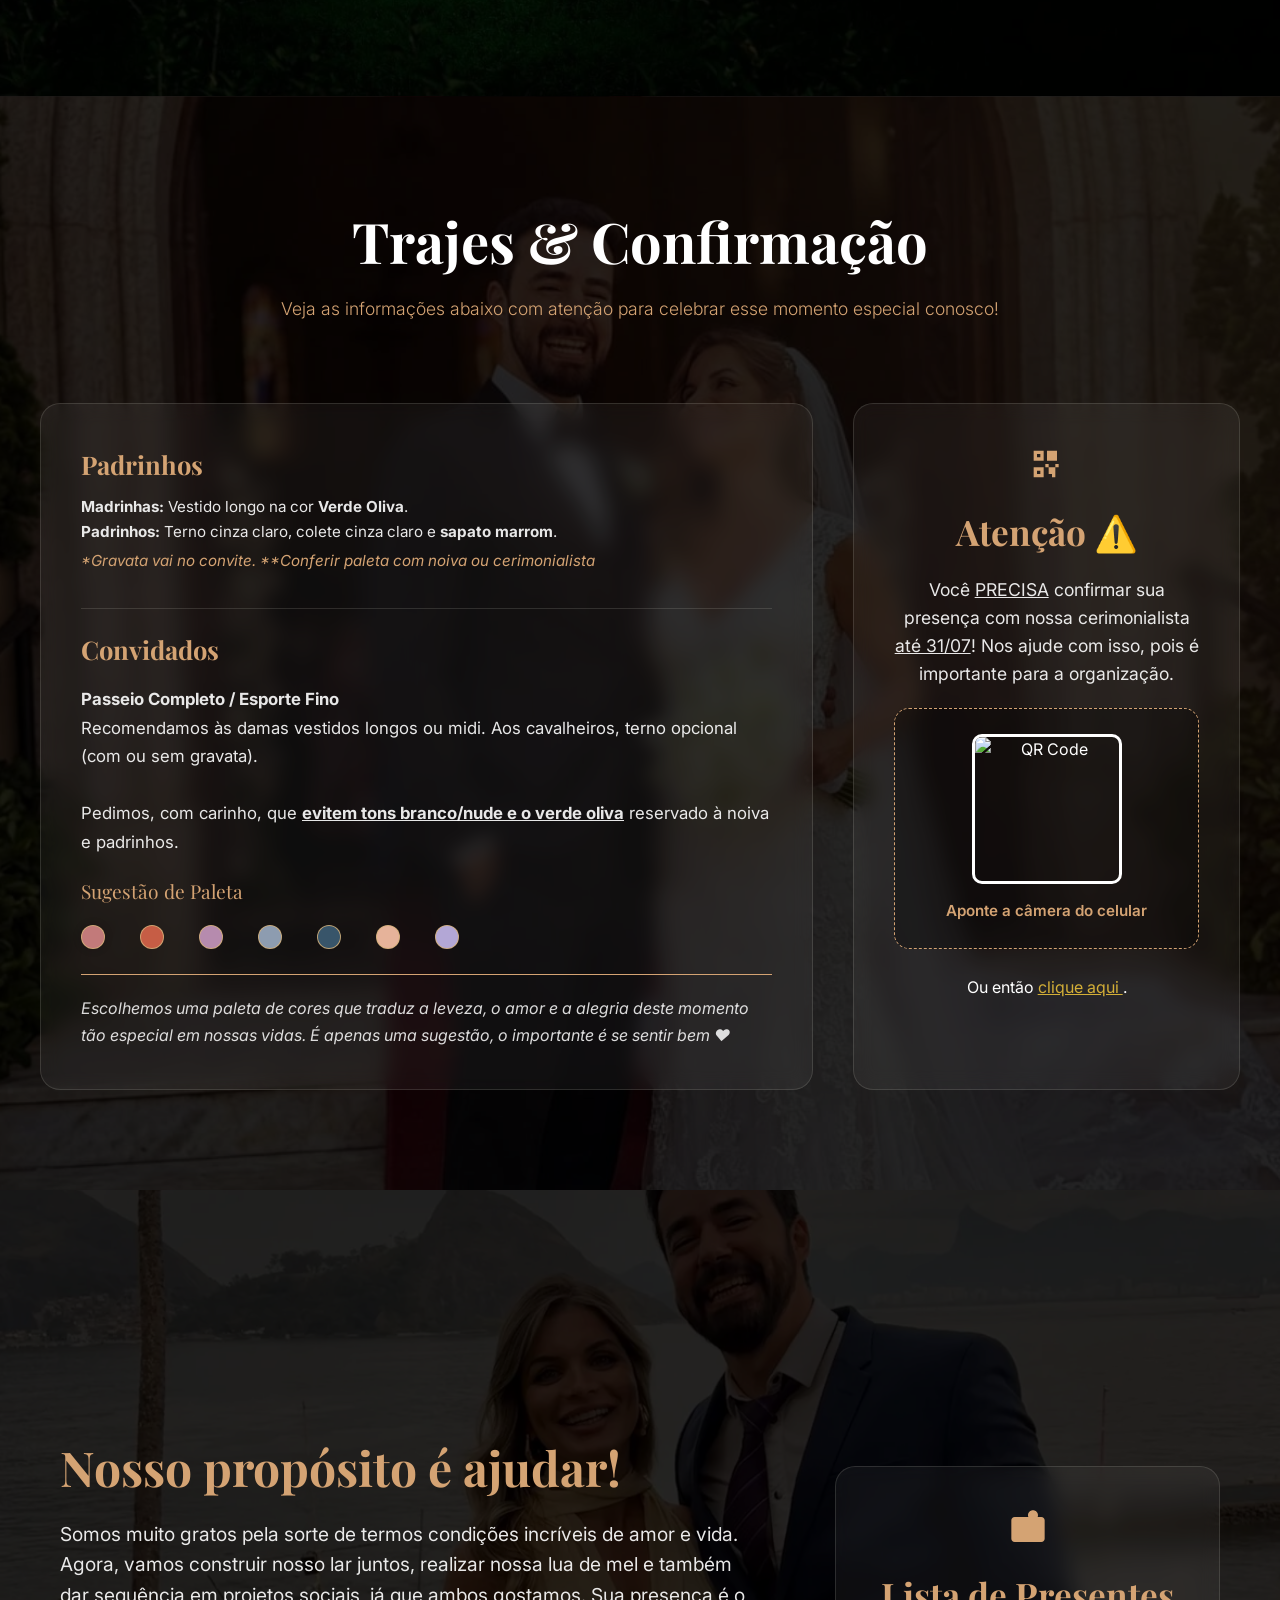
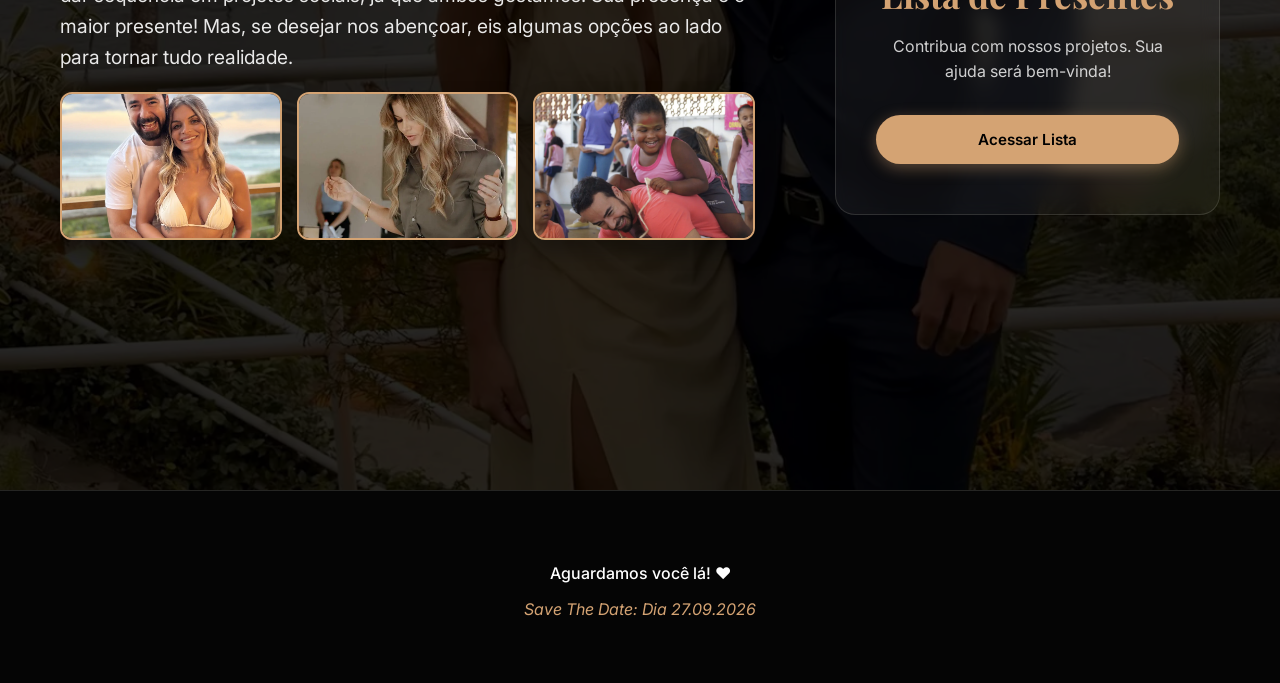
==== commit eff4839f: "Update index.html" ====
--- a/index.html
+++ b/index.html
@@ -661,12 +661,12 @@
                                 <circle cx="0" cy="-14" r="4" fill="#fff" filter="drop-shadow(0 0 8px white)"/>
                             </g>
                         </svg>
-                        <div class="check-box" id="check-1" style="z-index: 50; pointer-events: auto;"><img src="pedido01.webp" loading="lazy" alt="1"><p>A Trama</p></div>
-                        <div class="check-box" id="check-2" style="z-index: 50; pointer-events: auto;"><img src="pedido02.webp" loading="lazy" alt="2"><p>A Surpresa</p></div>
-                        <div class="check-box" id="check-3" style="z-index: 50; pointer-events: auto;"><img src="pedido03.webp" loading="lazy" alt="3"><p>A Tensão</p></div>
-                        <div class="check-box" id="check-4" style="z-index: 50; pointer-events: auto;"><img src="pedido04.webp" loading="lazy" alt="4"><p>A Busca</p></div>
+                        <div class="check-box" id="check-1" style="z-index: 50; pointer-events: auto;"><img src="pedido01.webp" alt="1"><p>A Trama</p></div>
+                        <div class="check-box" id="check-2" style="z-index: 50; pointer-events: auto;"><img src="pedido02.webp" alt="2"><p>A Surpresa</p></div>
+                        <div class="check-box" id="check-3" style="z-index: 50; pointer-events: auto;"><img src="pedido03.webp" alt="3"><p>A Tensão</p></div>
+                        <div class="check-box" id="check-4" style="z-index: 50; pointer-events: auto;"><img src="pedido04.webp" alt="4"><p>A Busca</p></div>
                         <div class="check-box" id="check-5" style="z-index: 50; pointer-events: auto;">
-                            <img src="pedido05.webp" loading="lazy" alt="5"><p>O Final Feliz!</p>
+                            <img src="pedido05.webp" alt="5"><p>O Final Feliz!</p>
                             <button class="btn-assistir-pedido" onclick="playProposalVideo()">Assistir!</button>
                         </div>
                     </div>
@@ -772,13 +772,13 @@
                             <div style="width: 100%; margin-bottom: 30px;">
                                 <div class="local-photos-grid">
                                     <a href="javascript:void(0)" onclick="openLocalPhotoModal(0)">
-                                        <img src="local01.webp" loading="lazy" alt="A ponte">
+                                        <img src="local01.webp" alt="A ponte">
                                     </a>
                                     <a href="javascript:void(0)" onclick="openLocalPhotoModal(1)">
-                                        <img src="local02.webp" loading="lazy" alt="O Domo de Vidro">
+                                        <img src="local02.webp" alt="O Domo de Vidro">
                                     </a>
                                     <a href="javascript:void(0)" onclick="openLocalPhotoModal(2)">
-                                        <img src="local03.webp" loading="lazy" alt="O Espaço">
+                                        <img src="local03.webp" alt="O Espaço">
                                     </a>
                                 </div>
                             </div>
@@ -930,7 +930,7 @@
                             Você <u>PRECISA</u> confirmar sua presença com nossa cerimonialista <u>até 31/07</u>! Nos ajude com isso, pois é importante para a organização.
                         </p>
                         <div class="qr-container">
-                            <img src="https://quickchart.io/qr?text=https%3A%2F%2Fwa.me%2F5547999042263%3Ftext%3DConfirmar%2520presen%25C3%25A7a%2520no%2520casamento%2520Claudio%2520e%2520Suzan&dark=000000&light=ffffff&ecLevel=Q&format=svg" loading="lazy" alt="QR Code">
+                            <img src="https://quickchart.io/qr?text=https%3A%2F%2Fwa.me%2F5547999042263%3Ftext%3DConfirmar%2520presen%25C3%25A7a%2520no%2520casamento%2520Claudio%2520e%2520Suzan&dark=000000&light=ffffff&ecLevel=Q&format=svg"  alt="QR Code">
                             <p style="color: var(--gold); font-family: 'Inter', sans-serif; font-size: 0.95rem; font-weight: 600; margin: 0;">Aponte a câmera do celular</p>
                         </div><br>
                         <p>
@@ -958,13 +958,13 @@
 
                 <div style="display: flex; gap: 15px; width: 100%;">
                     <div style="flex: 1; aspect-ratio: 3/2; border-radius: 12px; overflow: hidden; border: 2px solid var(--gold); box-shadow: 0 10px 20px rgba(0,0,0,0.3);">
-                        <img src="sonho01.webp" loading="lazy" alt="Propósito 1" style="width: 100%; height: 100%; object-fit: cover;">
+                        <img src="sonho01.webp"  alt="Propósito 1" style="width: 100%; height: 100%; object-fit: cover;">
                     </div>
                     <div style="flex: 1; aspect-ratio: 3/2; border-radius: 12px; overflow: hidden; border: 2px solid var(--gold); box-shadow: 0 10px 20px rgba(0,0,0,0.3);">
-                        <img src="sonho02.webp" loading="lazy" alt="Propósito 2" style="width: 100%; height: 100%; object-fit: cover;">
+                        <img src="sonho02.webp"  alt="Propósito 2" style="width: 100%; height: 100%; object-fit: cover;">
                     </div>
                     <div style="flex: 1; aspect-ratio: 3/2; border-radius: 12px; overflow: hidden; border: 2px solid var(--gold); box-shadow: 0 10px 20px rgba(0,0,0,0.3);">
-                        <img src="sonho03.webp" loading="lazy" alt="Propósito 3" style="width: 100%; height: 100%; object-fit: cover;">
+                        <img src="sonho03.webp"  alt="Propósito 3" style="width: 100%; height: 100%; object-fit: cover;">
                     </div>
                 </div>
             </div>
@@ -1071,7 +1071,7 @@
 
                 <div style="display: grid; grid-template-columns: 1fr 1fr; gap: 20px; margin-bottom: 30px;">
                     <div style="background: rgba(255,255,255,0.05); padding: 20px; border-radius: 12px; border: 1px solid var(--gold);">
-                        <img src="local01.webp" loading="lazy" alt="A Ponte" style="width: 100%; height: 150px; object-fit: cover; border-radius: 8px; margin-bottom: 15px; border: 2px solid var(--gold);">
+                        <img src="local01.webp"  alt="A Ponte" style="width: 100%; height: 150px; object-fit: cover; border-radius: 8px; margin-bottom: 15px; border: 2px solid var(--gold);">
                         <h4 style="color: var(--gold); margin: 0 0 10px 0; font-family: 'Playfair Display', serif; font-size: 1.3rem;">A Ponte</h4>
                         <p style="color: rgba(255,255,255,0.85); margin: 0; font-size: 0.95rem; line-height: 1.6;">
                             Construída com ferro da antiga Ponte Hercílio Luz de Florianópolis. Esta ponte têm o simbolismo de ter sido a escolha de onde os dois morarão ao casar.
@@ -1079,7 +1079,7 @@
                     </div>
 
                     <div style="background: rgba(255,255,255,0.05); padding: 20px; border-radius: 12px; border: 1px solid var(--gold);">
-                        <img src="local04.webp" loading="lazy" alt="O Poço" style="width: 100%; height: 150px; object-fit: cover; border-radius: 8px; margin-bottom: 15px; border: 2px solid var(--gold);">
+                        <img src="local04.webp"  alt="O Poço" style="width: 100%; height: 150px; object-fit: cover; border-radius: 8px; margin-bottom: 15px; border: 2px solid var(--gold);">
                         <h4 style="color: var(--gold); margin: 0 0 10px 0; font-family: 'Playfair Display', serif; font-size: 1.3rem;">O Poço</h4>
                         <p style="color: rgba(255,255,255,0.85); margin: 0; font-size: 0.95rem; line-height: 1.6;">
                             Que simboliza a jornada da Suzan. Este lugar é algo muito representativo para ela, carregando memórias especiais e significados profundos da sua jornada.
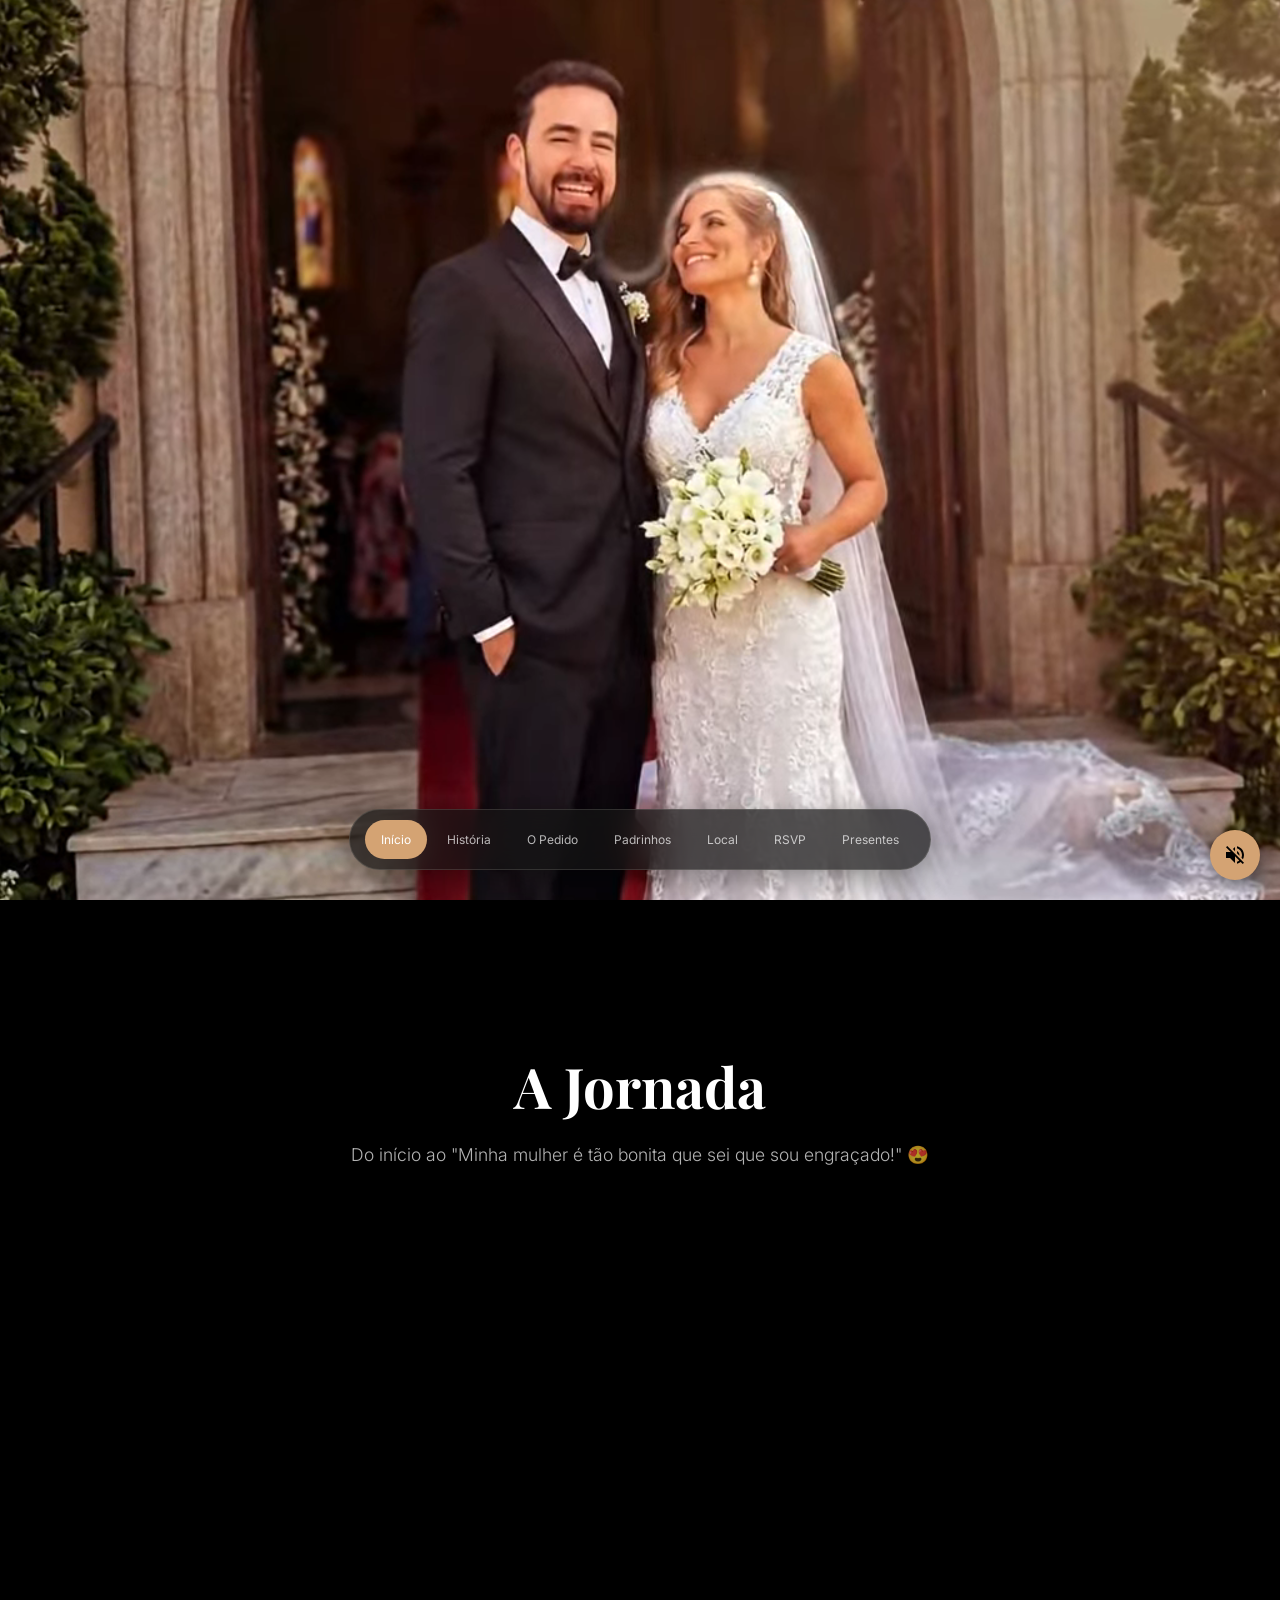
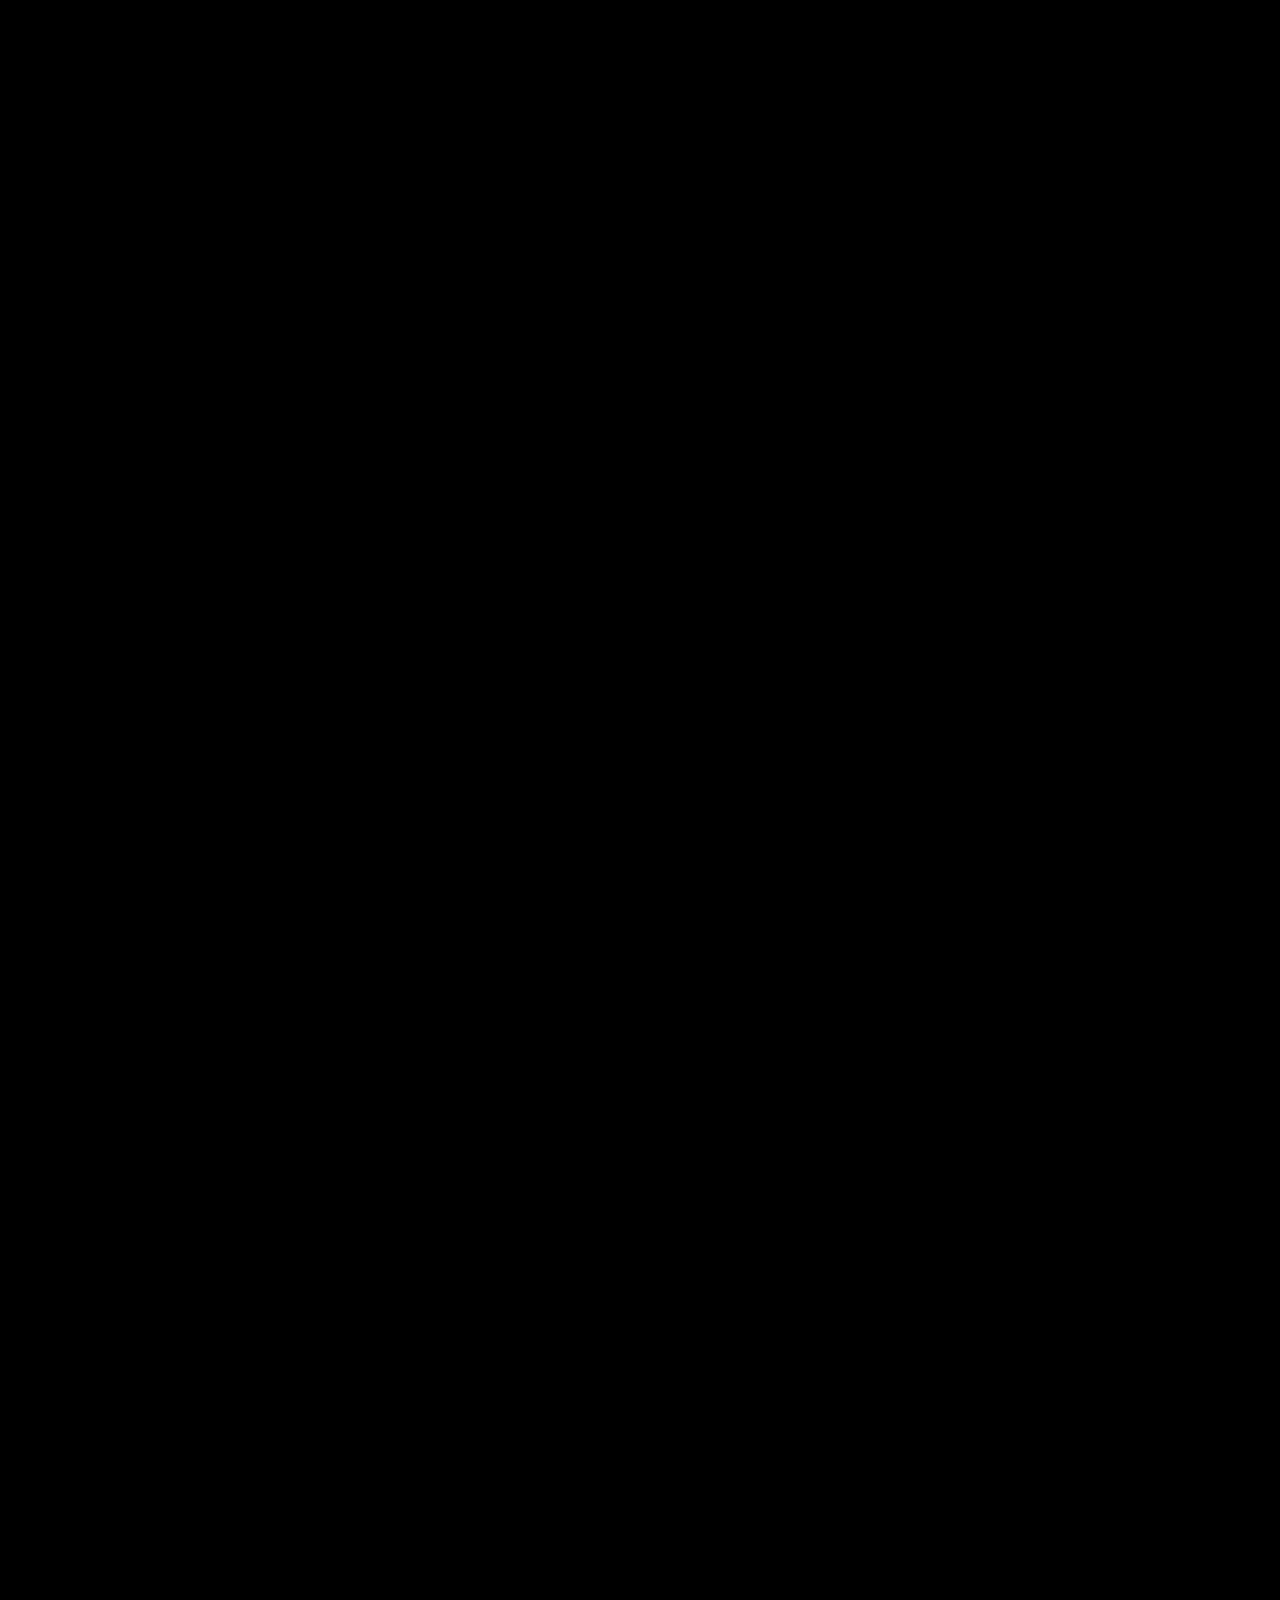
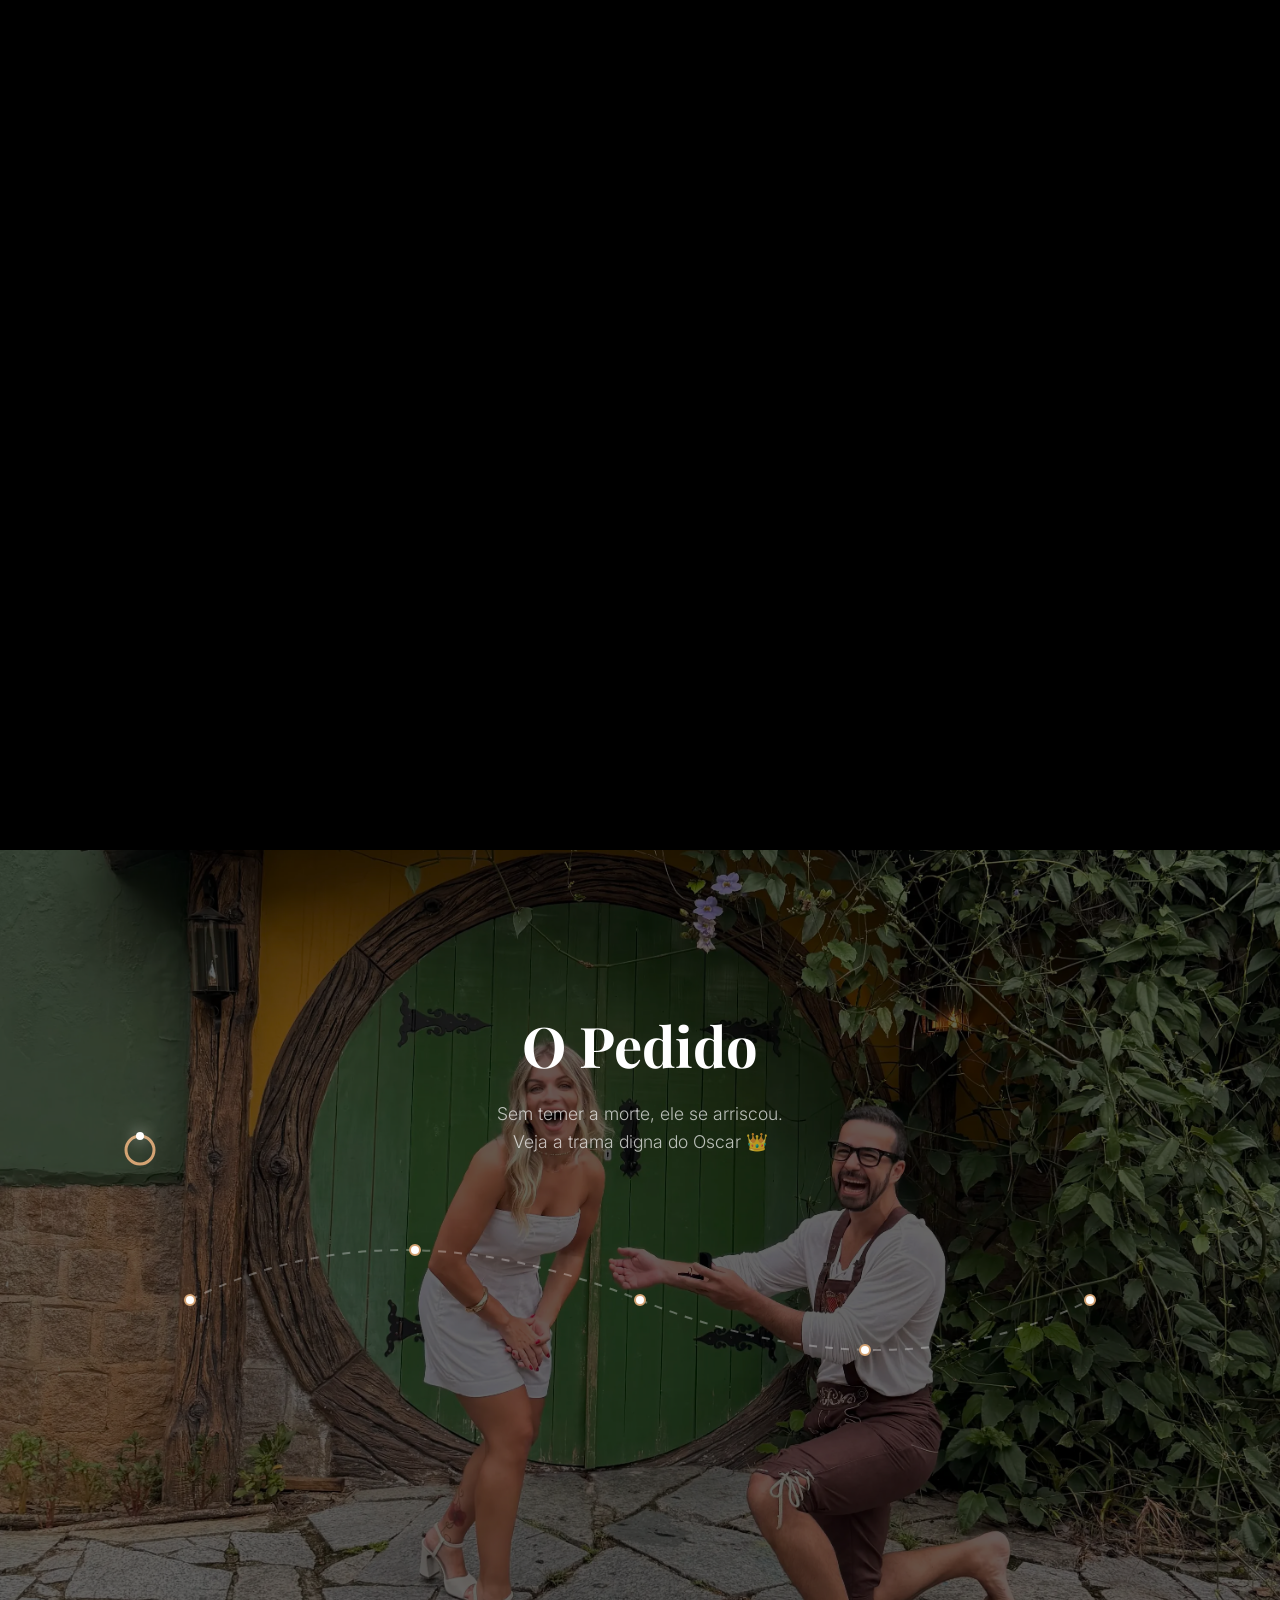
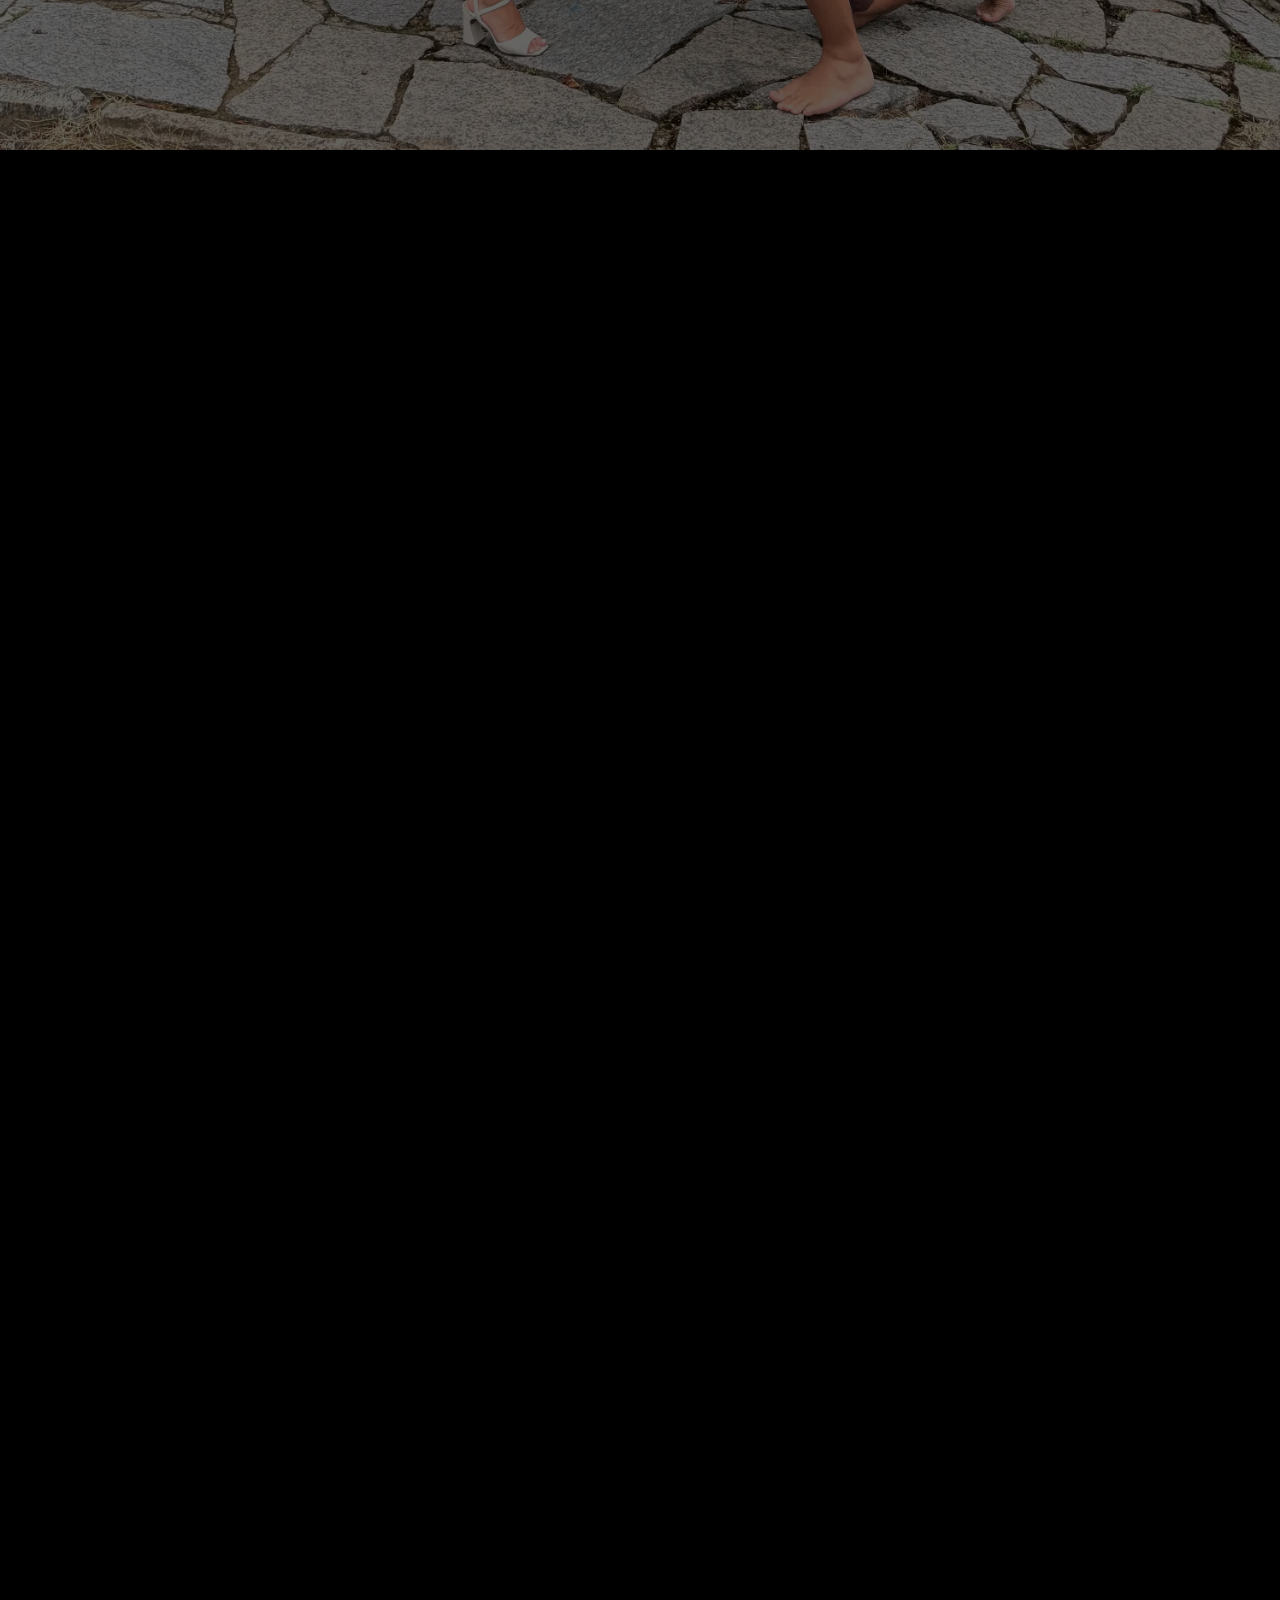
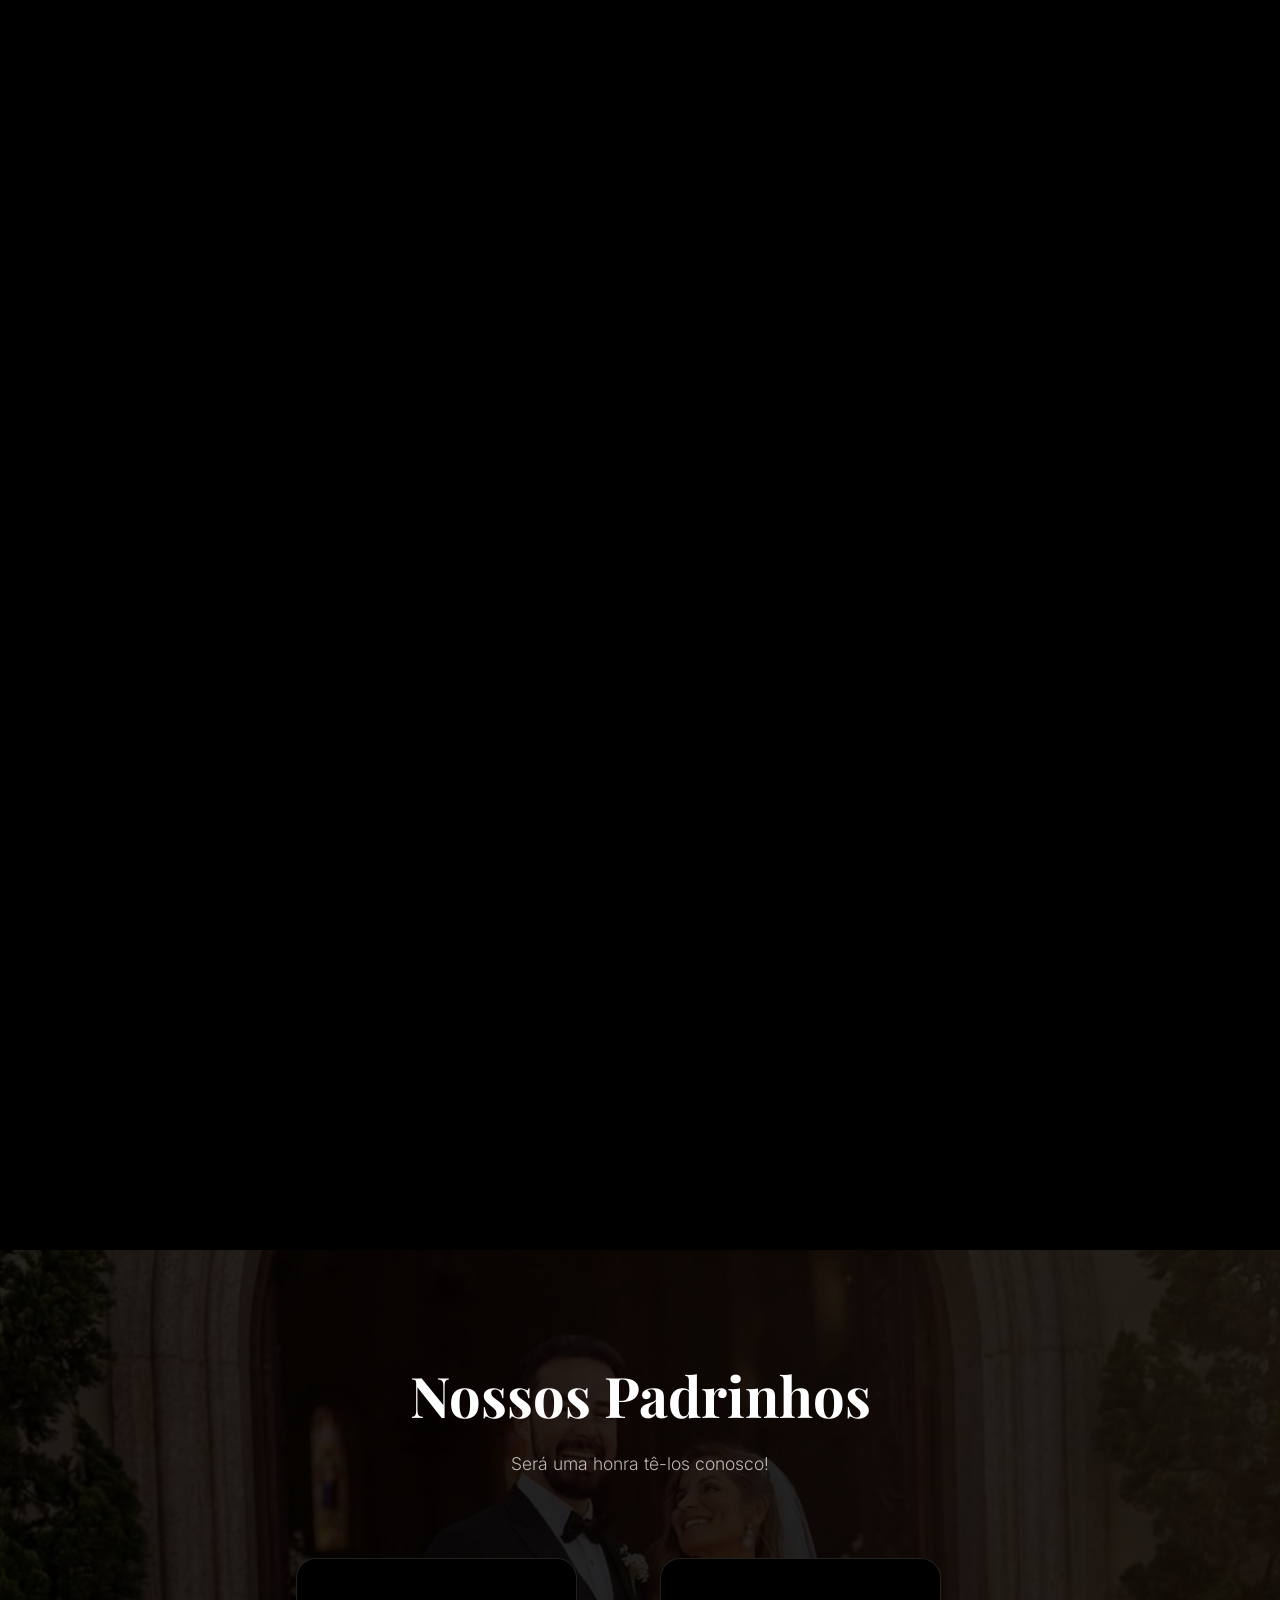
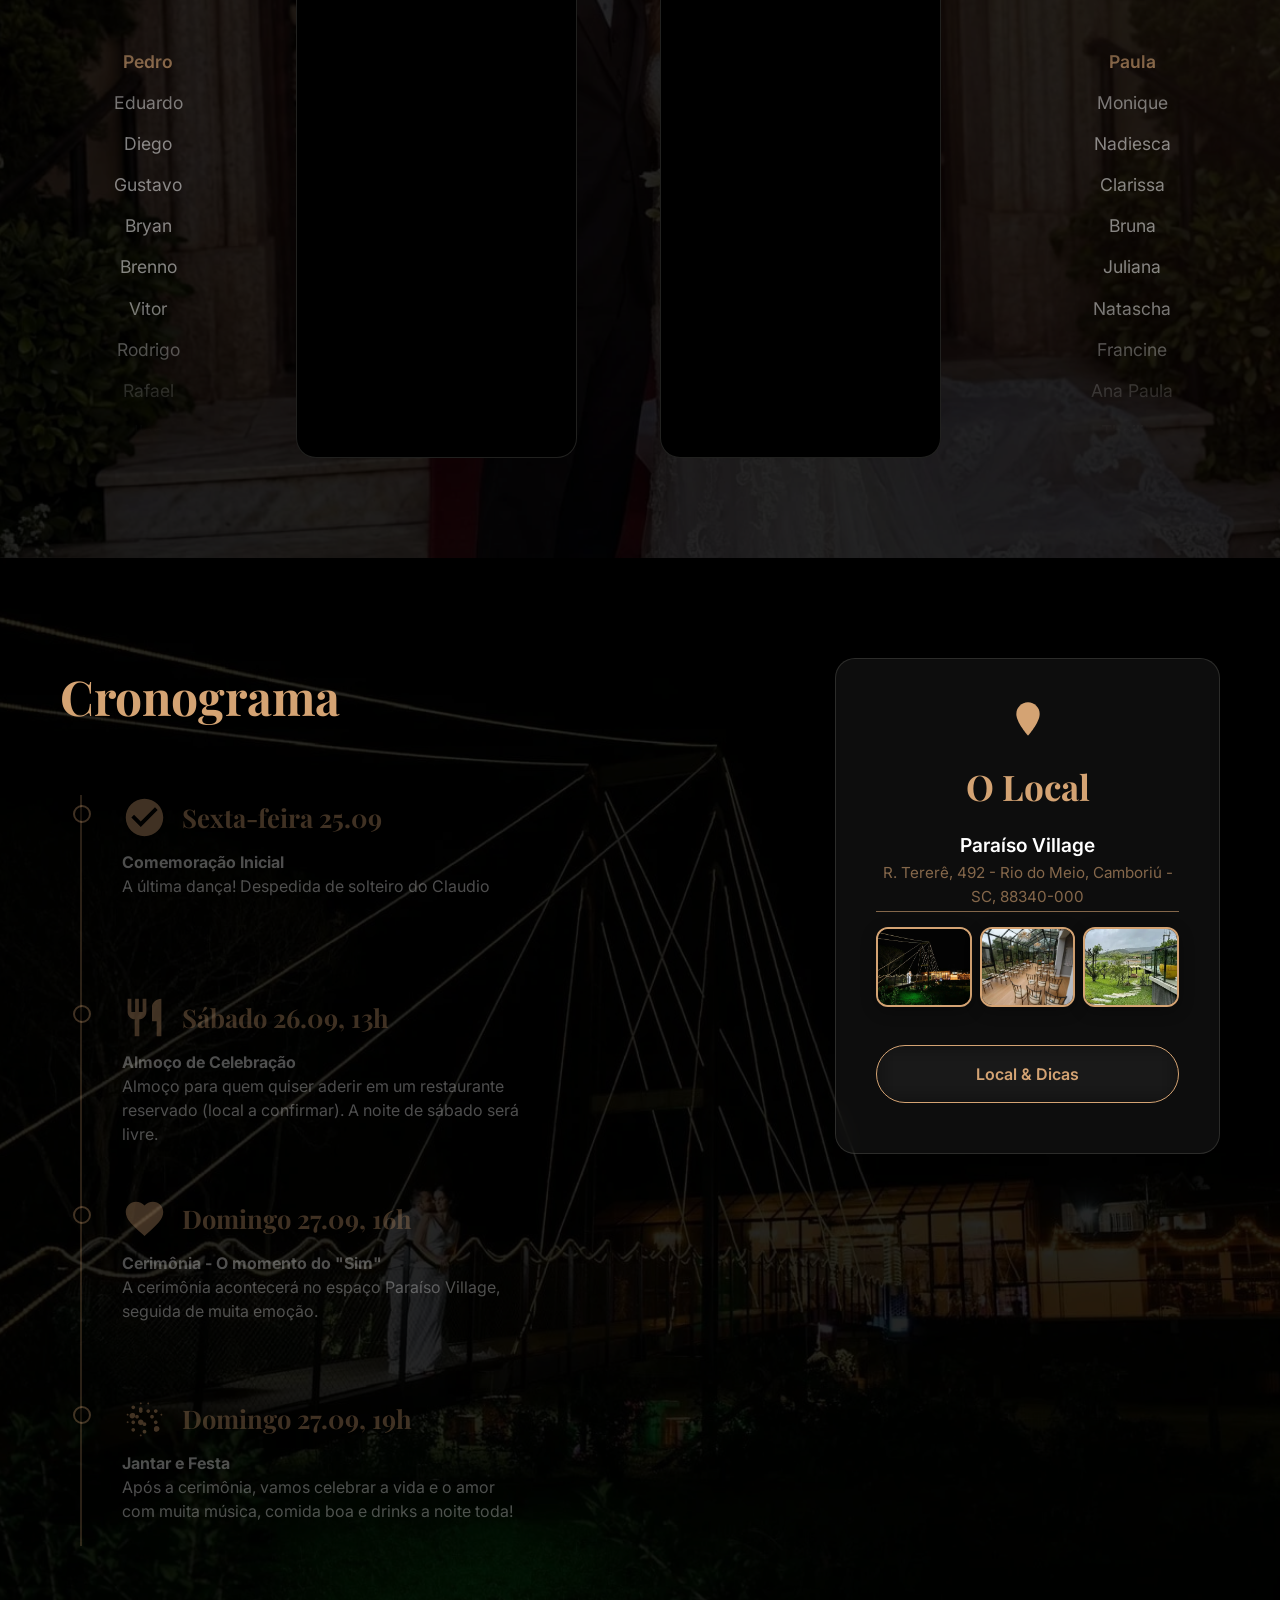
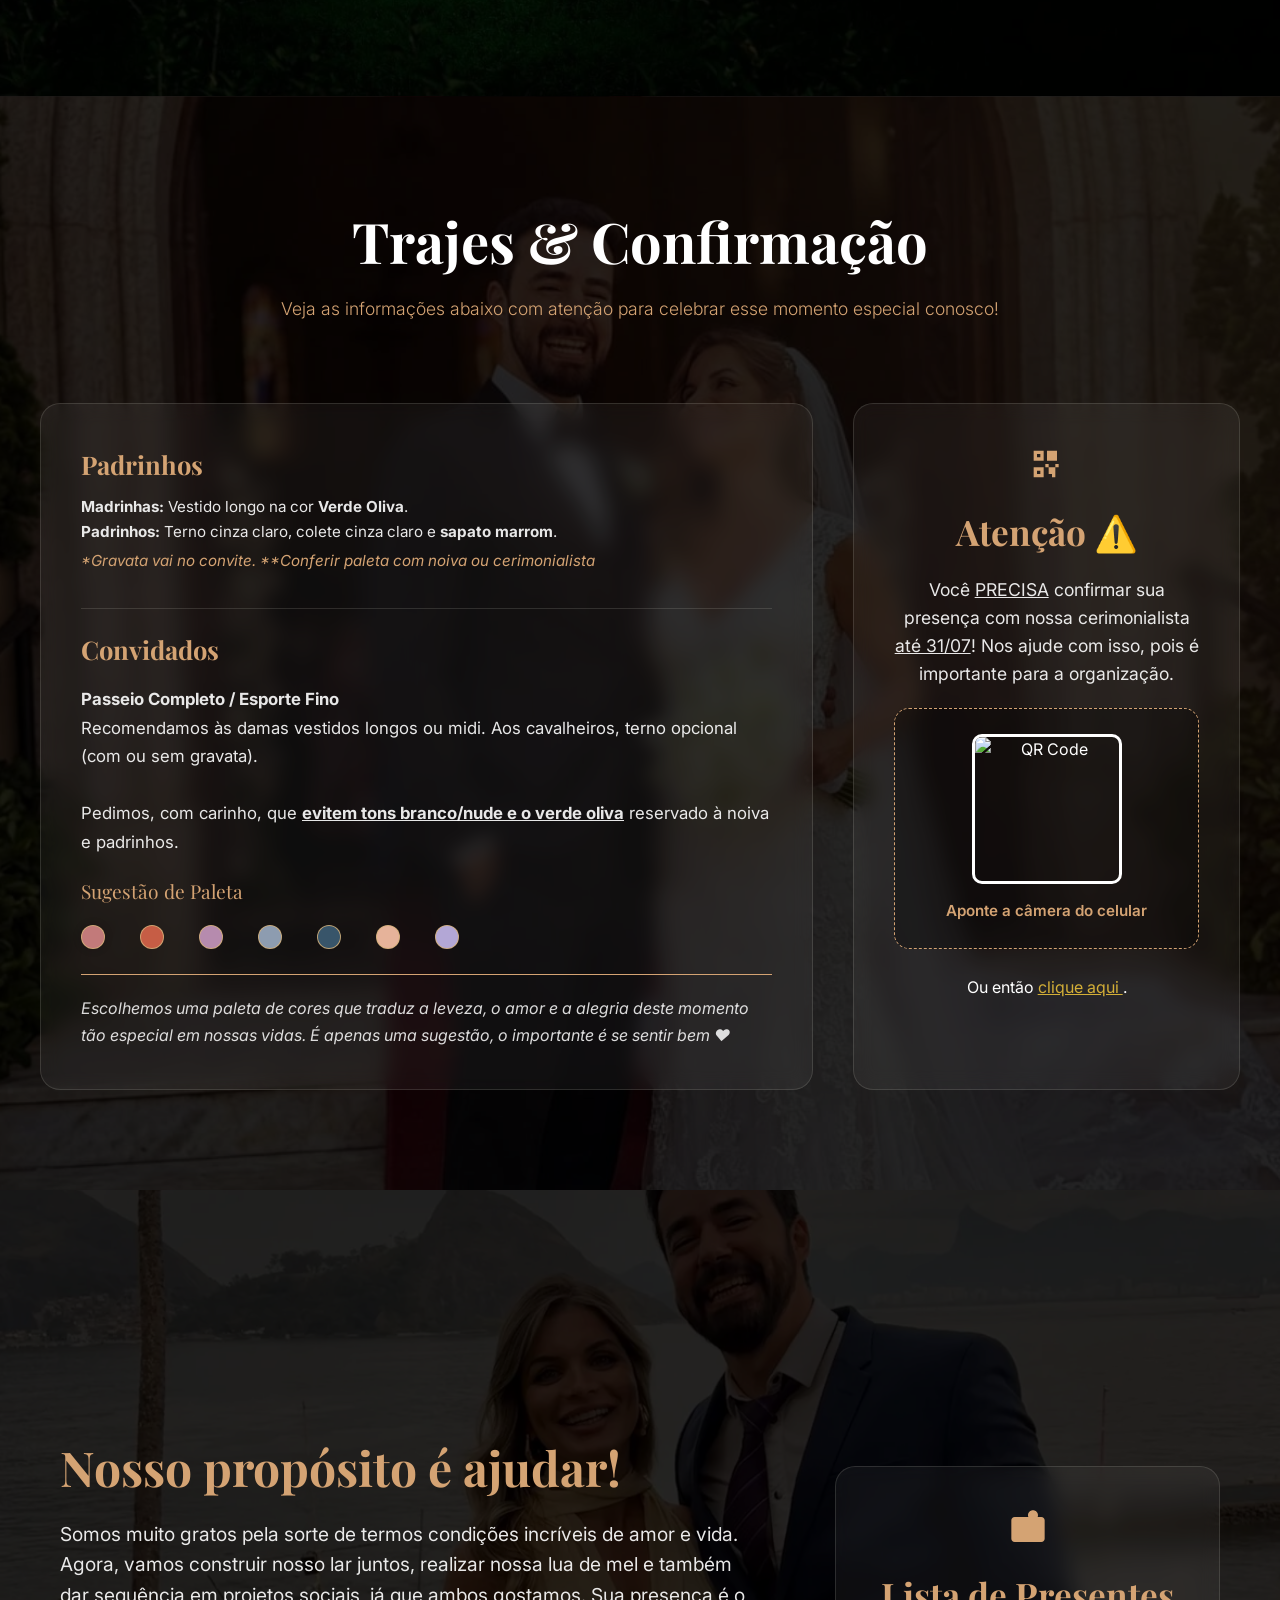
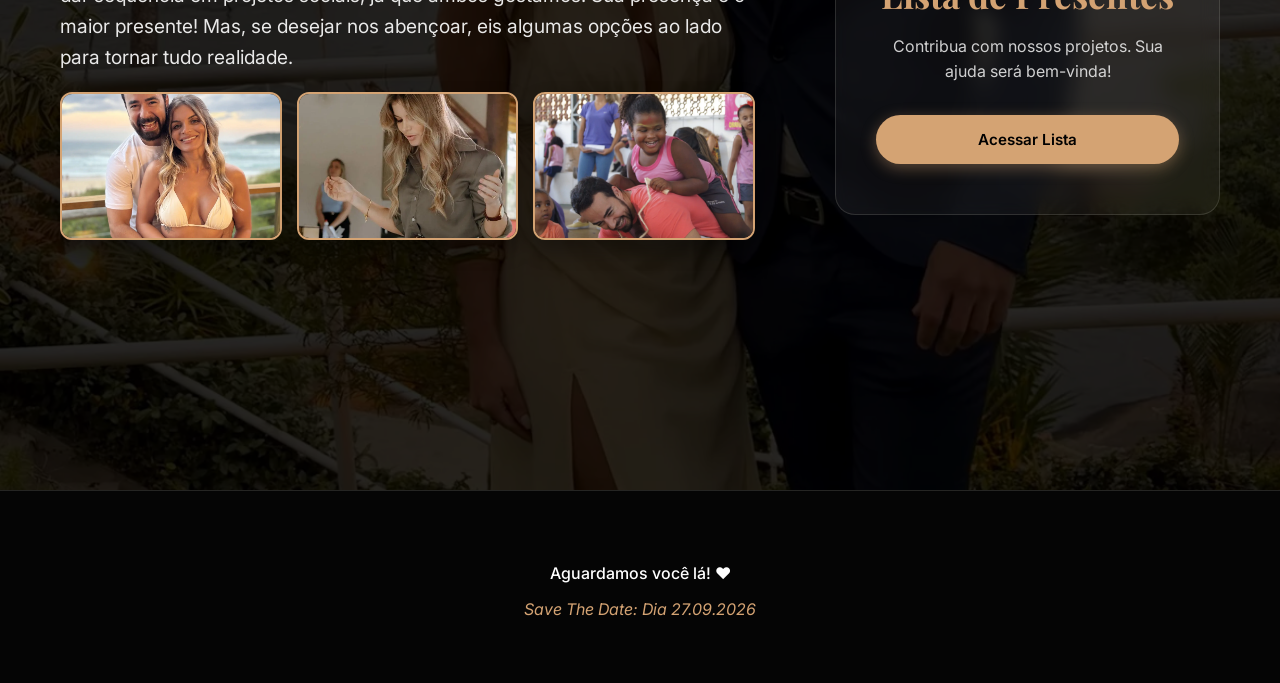
==== commit b1556de6: "Update celebration description in index.html" ====
--- a/index.html
+++ b/index.html
@@ -734,7 +734,7 @@
                                     <svg viewBox="0 0 24 24"><path d="M12 2C6.48 2 2 6.48 2 12s4.48 10 10 10 10-4.48 10-10S17.52 2 12 2zm-2 15l-5-5 1.41-1.41L10 14.17l7.59-7.59L19 8l-9 9z"/></svg>
                                     <h3>Sexta-feira 25.09</h3>
                                 </div>
-                                <p><strong>Comemoração Inicial</strong><br>Despedidas de solteiro em locais isolados: um grupo para os homens e outro para as mulheres.</p>
+                                <p><strong>Comemoração Inicial</strong><br>A última dança! Despedida de solteiro do Claudio</p>
                             </div>
                             <div class="timeline-step">
                                 <div class="timeline-icon">
